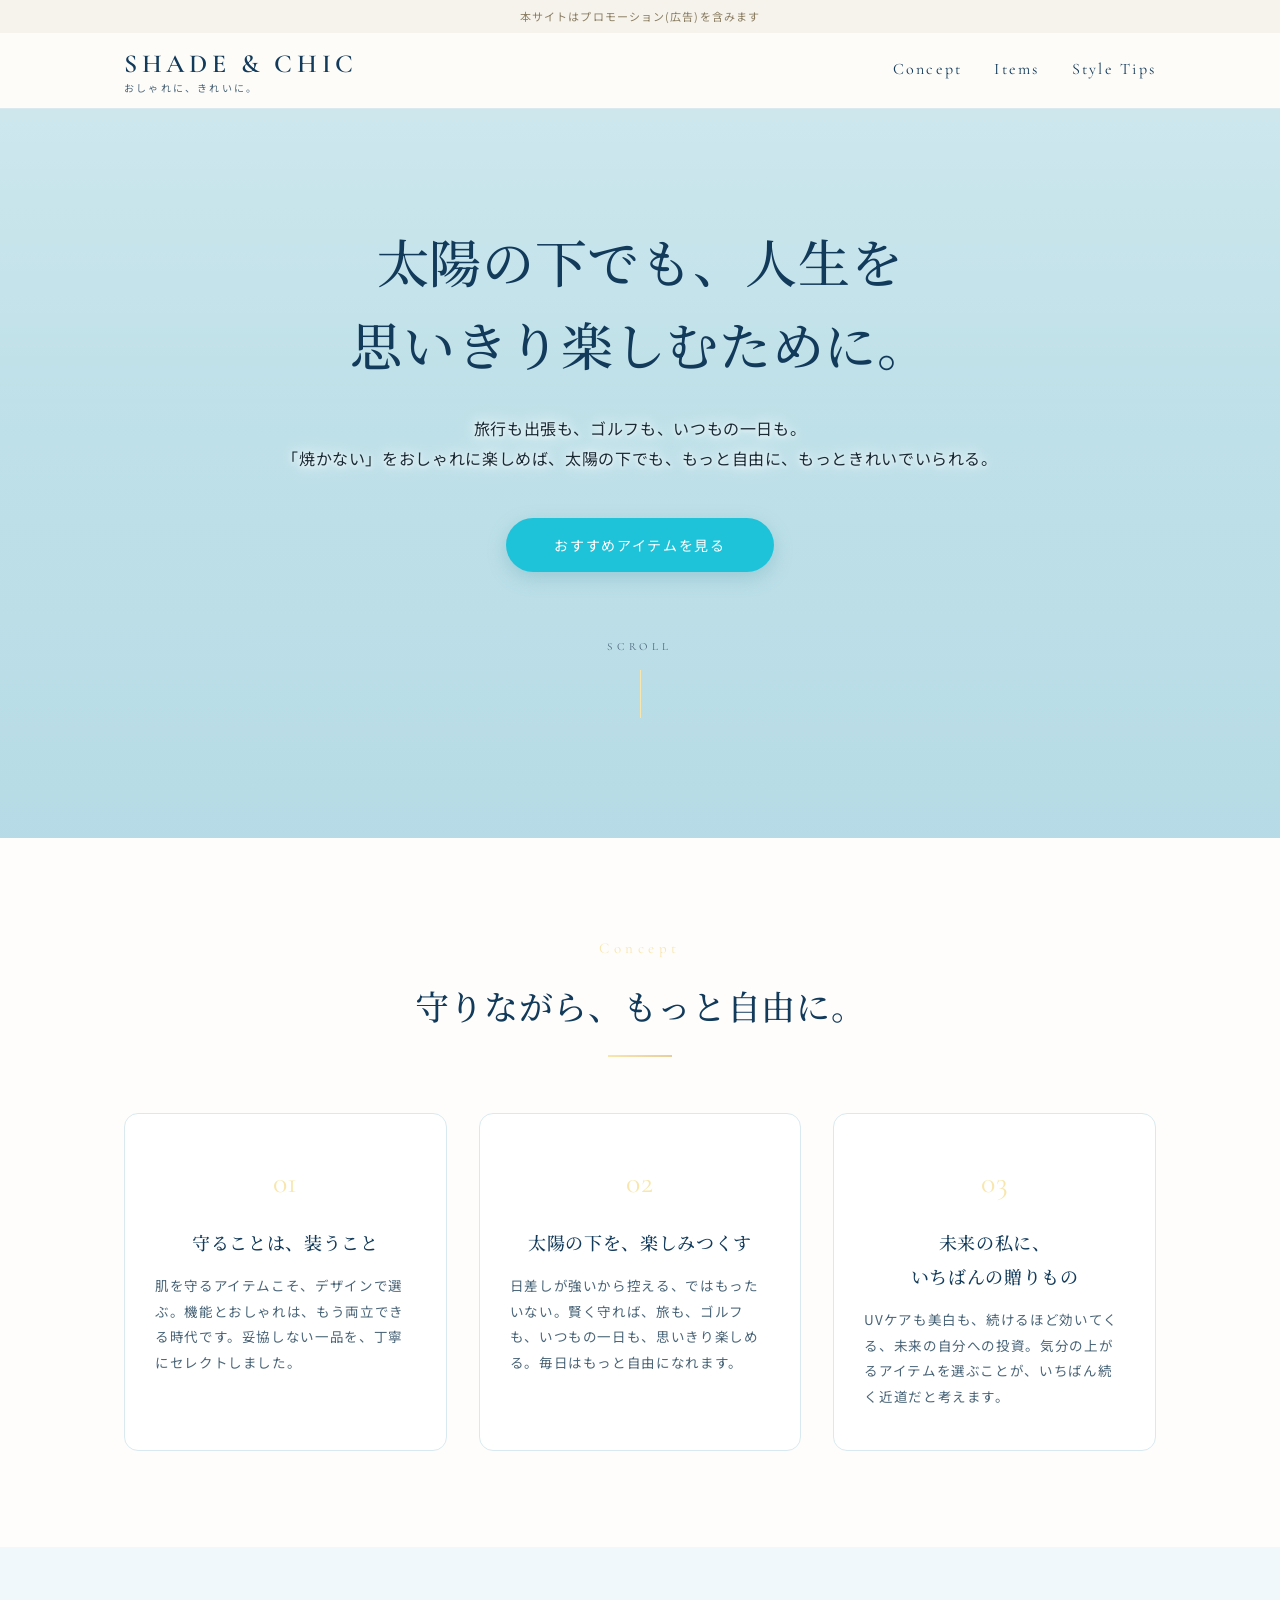
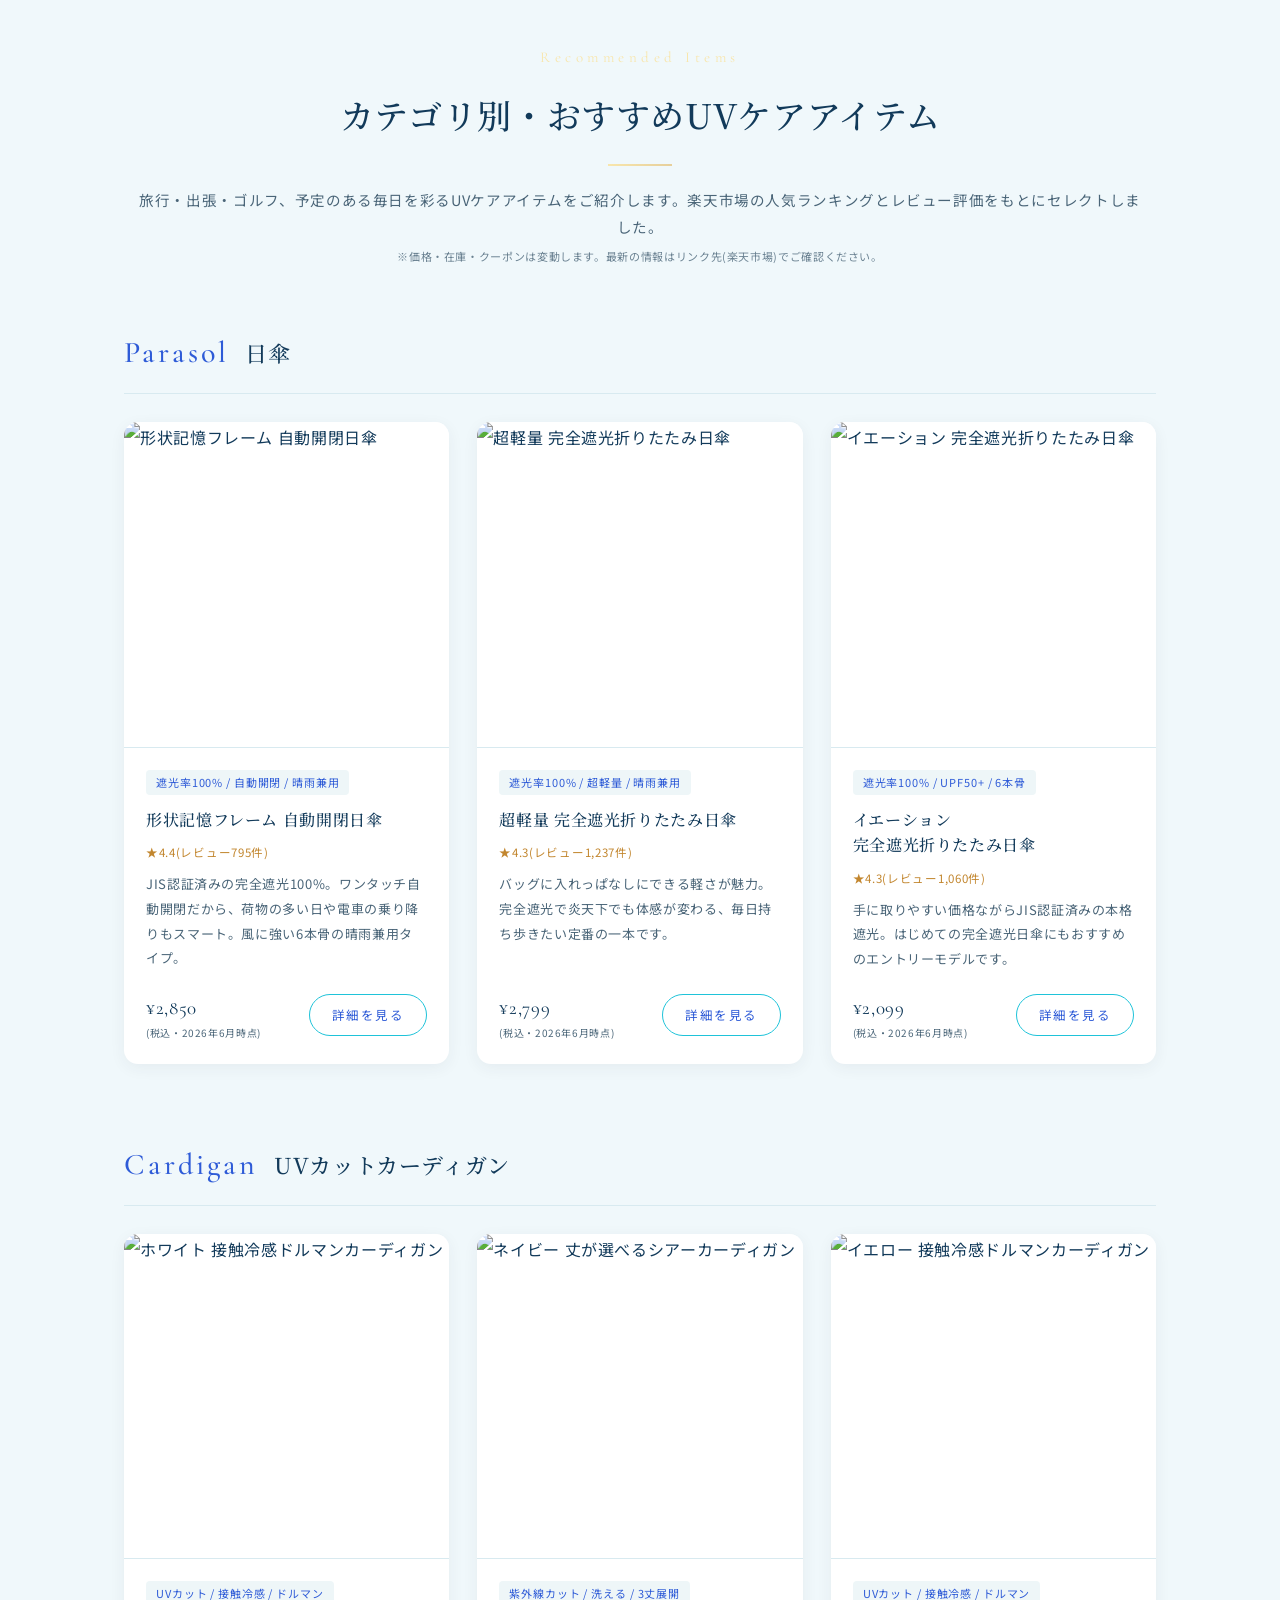
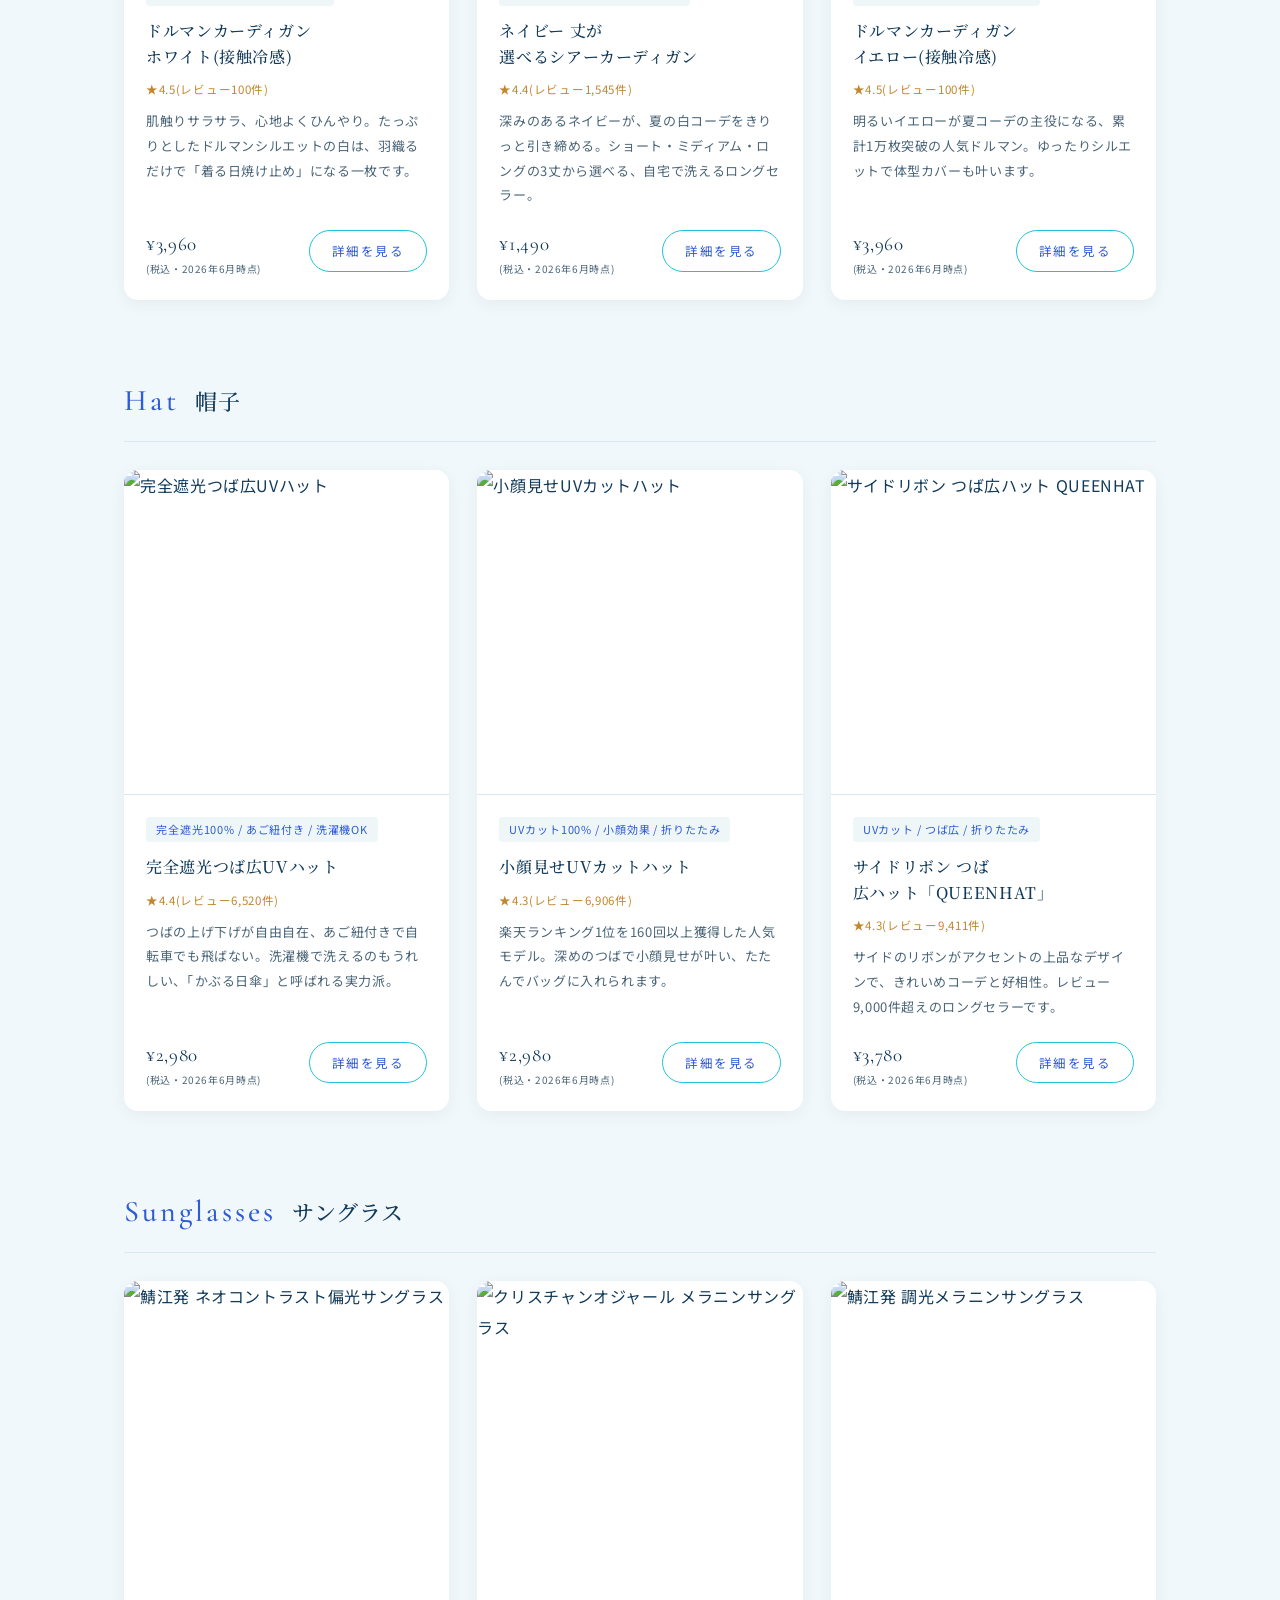
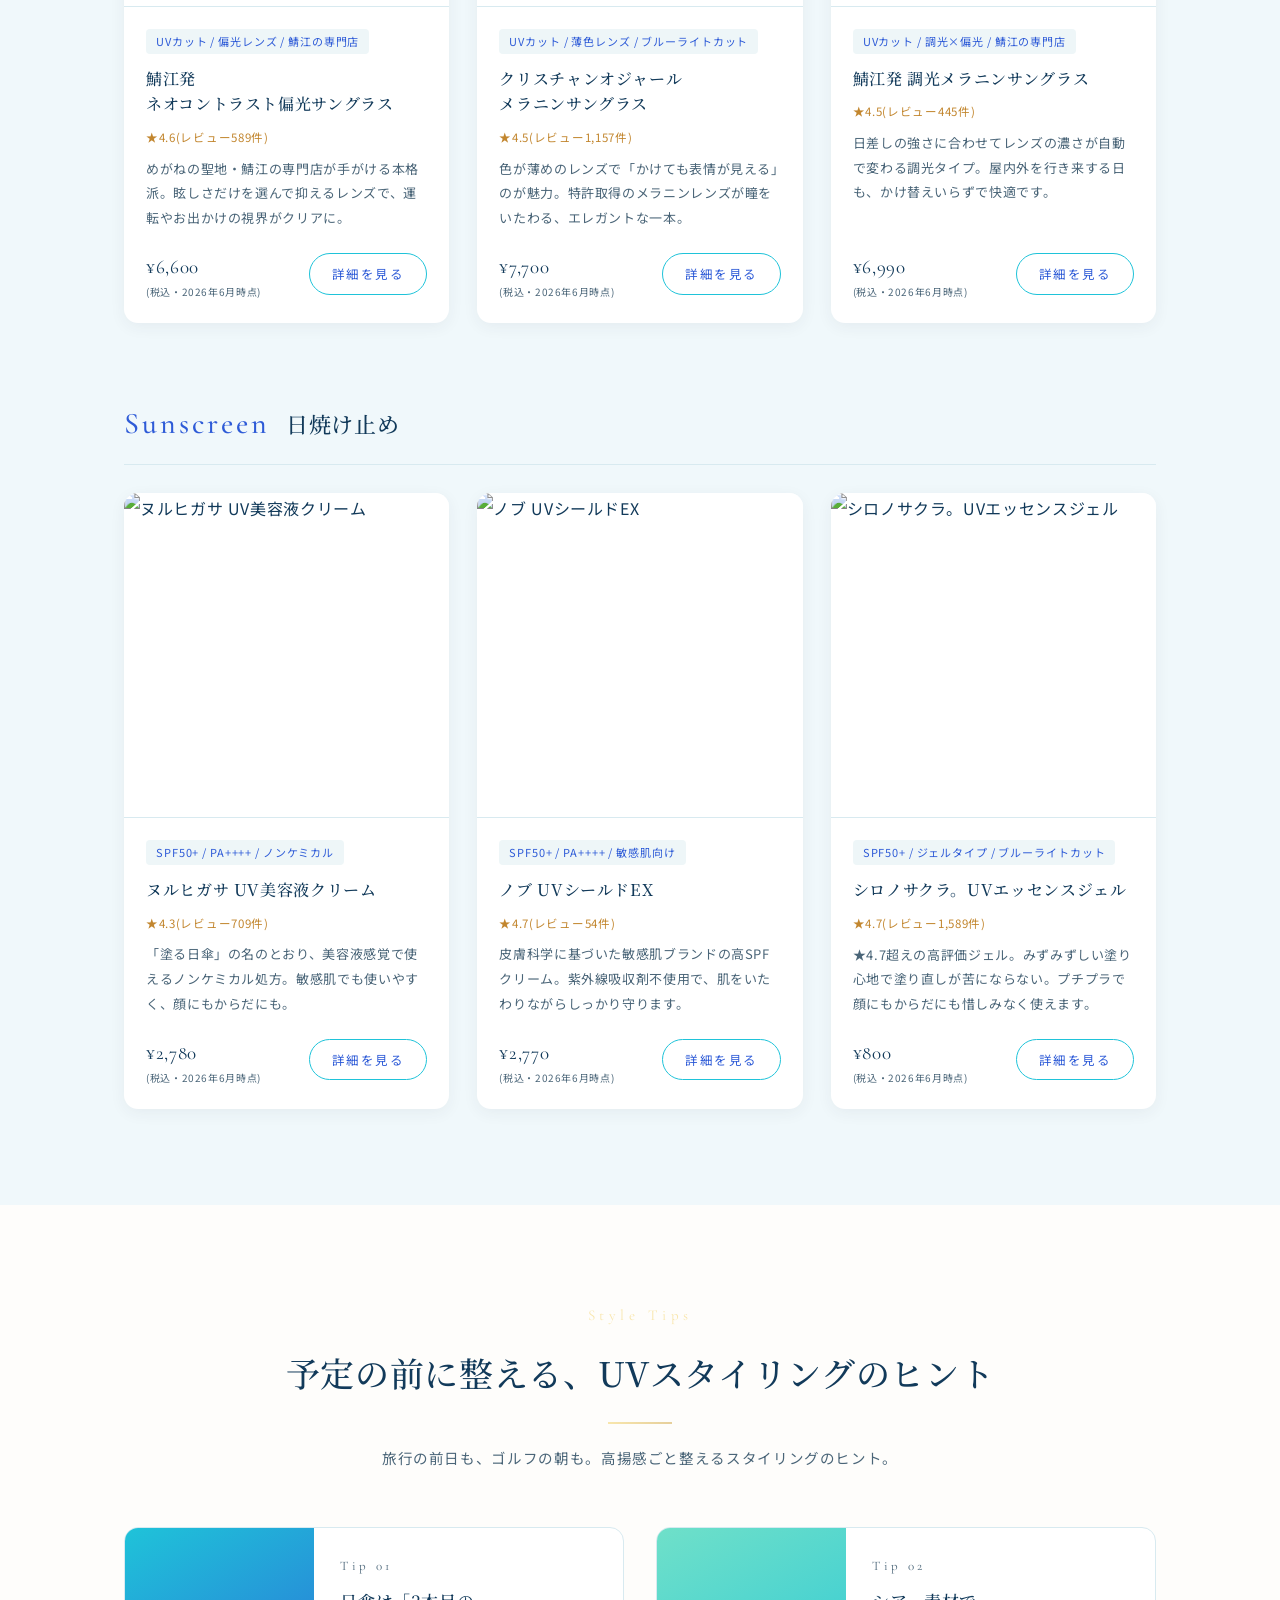
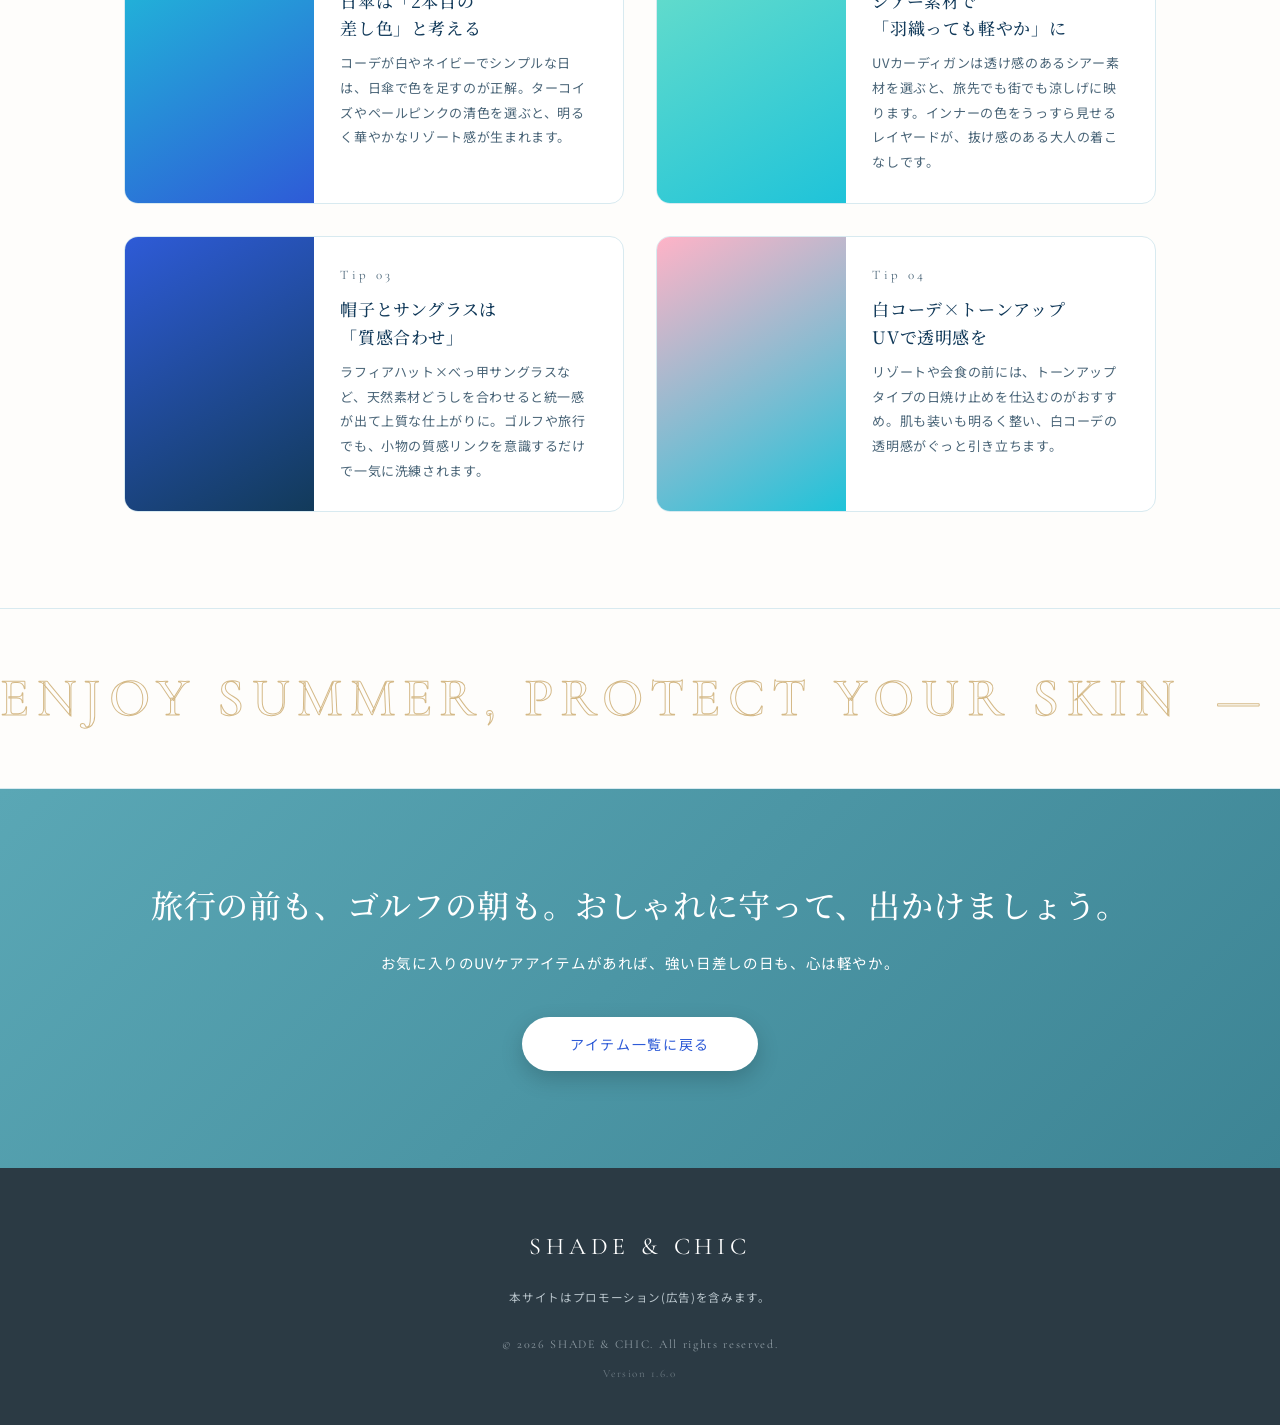
==== index.html @ 295d6371 "ブランド設計図に合わせてサイト全体を刷新(配色・トーン・仮テキスト除去)" ====
<!DOCTYPE html>
<html lang="ja">
<head>
  <meta charset="UTF-8">
  <meta name="viewport" content="width=device-width, initial-scale=1.0">
  <title>旅行・ゴルフ・毎日を、もっと自由に。UVケア＆スタイリング | SHADE &amp; CHIC</title>
  <meta name="description" content="旅行・出張・ゴルフの前に。UVケアと美白を、我慢から上質な自分投資へ。日傘・UVカットカーディガン・帽子・サングラス・日焼け止めを大人の女性目線でセレクトしたリゾート・ラグジュアリー系スタイリングサイトです。">
  <link rel="canonical" href="https://shadechicstyle.com/">

  <!-- OGP(SNSでシェアされたときの表示設定) -->
  <meta property="og:type" content="website">
  <meta property="og:site_name" content="SHADE &amp; CHIC">
  <meta property="og:title" content="日焼け対策をおしゃれに楽しむ | SHADE &amp; CHIC">
  <meta property="og:description" content="予定の前に、きれいを仕込む大人の女性へ。旅行・出張・ゴルフに合わせたUVケアアイテムをリゾート・ラグジュアリー目線でセレクト。おしゃれに守って、もっと自由に。">
  <meta property="og:url" content="https://shadechicstyle.com/">
  <meta property="og:image" content="https://shadechicstyle.com/images/ogp.png">
  <meta property="og:image:width" content="1200">
  <meta property="og:image:height" content="630">
  <meta property="og:locale" content="ja_JP">
  <meta name="twitter:card" content="summary_large_image">

  <link rel="preconnect" href="https://fonts.googleapis.com">
  <link rel="preconnect" href="https://fonts.gstatic.com" crossorigin>
  <link href="https://fonts.googleapis.com/css2?family=Cormorant+Garamond:wght@400;500;600&family=Noto+Sans+JP:wght@400;500;700&family=Noto+Serif+JP:wght@400;500&display=swap" rel="stylesheet">
  <link rel="stylesheet" href="style.css">
</head>
<body>

  <!-- 広告表記(アフィリエイト対応) -->
  <div class="ad-notice">本サイトはプロモーション(広告)を含みます</div>

  <!-- ヘッダー -->
  <header class="site-header">
    <div class="container header-inner">
      <a href="#" class="brand">
        <span class="brand-main">SHADE &amp; CHIC</span>
        <span class="brand-sub">おしゃれに、きれいに。</span>
      </a>
      <nav class="global-nav">
        <a href="#concept">Concept</a>
        <a href="#items">Items</a>
        <a href="#style-tips">Style Tips</a>
      </nav>
    </div>
  </header>

  <!-- ヒーロー -->
  <section class="hero">
    <div class="container hero-inner">
      <h1 class="hero-title">
        太陽の下でも、人生を思いきり楽しむために。
      </h1>
      <p class="hero-lead">
        旅行も出張も、ゴルフも、いつもの一日も。<br>
        「焼かない」をおしゃれに楽しめば、太陽の下でも、もっと自由に、もっときれいでいられる。
      </p>
      <a href="#items" class="btn btn-primary">おすすめアイテムを見る</a>
      <div class="scroll-cue" aria-hidden="true"><span>SCROLL</span></div>
    </div>
    <!-- 背景動画 -->
    <video class="hero-video" autoplay muted loop playsinline aria-hidden="true">
      <source src="assets/videos/hero/hero-video.mp4" type="video/mp4">
    </video>
    <div class="hero-overlay" aria-hidden="true"></div>
  </section>

  <!-- コンセプト -->
  <section id="concept" class="section concept">
    <div class="container">
      <p class="section-eyebrow">Concept</p>
      <h2 class="section-title">守りながら、もっと自由に。</h2>
      <div class="concept-grid">
        <div class="concept-card">
          <div class="concept-num">01</div>
          <h3>守ることは、装うこと</h3>
          <p>肌を守るアイテムこそ、デザインで選ぶ。機能とおしゃれは、もう両立できる時代です。妥協しない一品を、丁寧にセレクトしました。</p>
        </div>
        <div class="concept-card">
          <div class="concept-num">02</div>
          <h3>太陽の下を、楽しみつくす</h3>
          <p>日差しが強いから控える、ではもったいない。賢く守れば、旅も、ゴルフも、いつもの一日も、思いきり楽しめる。毎日はもっと自由になれます。</p>
        </div>
        <div class="concept-card">
          <div class="concept-num">03</div>
          <h3>未来の私に、いちばんの贈りもの</h3>
          <p>UVケアも美白も、続けるほど効いてくる、未来の自分への投資。気分の上がるアイテムを選ぶことが、いちばん続く近道だと考えます。</p>
        </div>
      </div>
    </div>
  </section>

  <!-- アイテム紹介 -->
  <section id="items" class="section items">
    <div class="container">
      <p class="section-eyebrow">Recommended Items</p>
      <h2 class="section-title">カテゴリ別・おすすめ<wbr>UVケアアイテム</h2>
      <p class="section-lead">旅行・出張・ゴルフ、予定のある毎日を彩るUVケアアイテムをご紹介します。楽天市場の人気ランキングとレビュー評価をもとにセレクトしました。<br>
      <small class="items-note">※価格・在庫・クーポンは変動します。最新の情報はリンク先(楽天市場)でご確認ください。</small></p>

      <!-- 日傘 -->
      <div class="category">
        <h3 class="category-title"><span class="category-en">Parasol</span>日傘</h3>
        <div class="item-grid">
          <article class="item-card">
            <div class="item-img img-parasol-1"><img loading="lazy" decoding="async" width="400" height="400" src="https://thumbnail.image.rakuten.co.jp/@0_mall/homeycozy/cabinet/11729214/13205270/imgrc0108880396.jpg?_ex=400x400" alt="形状記憶フレーム 自動開閉日傘"></div>
            <div class="item-body">
              <p class="item-tag">遮光率100% / 自動開閉 / 晴雨兼用</p>
              <h4 class="item-name">形状記憶フレーム 自動開閉日傘</h4>
              <p class="item-review">★4.4(レビュー795件)</p>
              <p class="item-desc">JIS認証済みの完全遮光100%。ワンタッチ自動開閉だから、荷物の多い日や電車の乗り降りもスマート。風に強い6本骨の晴雨兼用タイプ。</p>
              <div class="item-foot">
                <span class="item-price">¥2,850<small>(税込・2026年6月時点)</small></span>
                <a href="https://hb.afl.rakuten.co.jp/hgc/g00ts9z3.ajssefe3.g00ts9z3.ajssfacc/?pc=https%3A%2F%2Fitem.rakuten.co.jp%2Fhomeycozy%2Fzds04-1-02%2F&amp;m=http%3A%2F%2Fm.rakuten.co.jp%2Fhomeycozy%2Fi%2F10000770%2F&amp;rafcid=wsc_i_is_41c5c3dc-1c72-4f11-802c-dc086ff29a0a" class="btn btn-detail" target="_blank" rel="noopener sponsored">詳細を見る</a>
              </div>
            </div>
          </article>
          <article class="item-card">
            <div class="item-img img-parasol-2"><img loading="lazy" decoding="async" width="400" height="400" src="https://thumbnail.image.rakuten.co.jp/@0_mall/kroeus/cabinet/09713485/09778536/10838473/1099.jpg?_ex=400x400" alt="超軽量 完全遮光折りたたみ日傘"></div>
            <div class="item-body">
              <p class="item-tag">遮光率100% / 超軽量 / 晴雨兼用</p>
              <h4 class="item-name">超軽量 完全遮光折りたたみ日傘</h4>
              <p class="item-review">★4.3(レビュー1,237件)</p>
              <p class="item-desc">バッグに入れっぱなしにできる軽さが魅力。完全遮光で炎天下でも体感が変わる、毎日持ち歩きたい定番の一本です。</p>
              <div class="item-foot">
                <span class="item-price">¥2,799<small>(税込・2026年6月時点)</small></span>
                <a href="https://hb.afl.rakuten.co.jp/hgc/g00svzj3.ajsse032.g00svzj3.ajssf0c9/?pc=https%3A%2F%2Fitem.rakuten.co.jp%2Fkroeus%2Fzds03-1c%2F&amp;m=http%3A%2F%2Fm.rakuten.co.jp%2Fkroeus%2Fi%2F10000505%2F&amp;rafcid=wsc_i_is_41c5c3dc-1c72-4f11-802c-dc086ff29a0a" class="btn btn-detail" target="_blank" rel="noopener sponsored">詳細を見る</a>
              </div>
            </div>
          </article>
          <article class="item-card">
            <div class="item-img img-parasol-3"><img loading="lazy" decoding="async" width="400" height="400" src="https://thumbnail.image.rakuten.co.jp/@0_mall/katushop/cabinet/10346277/10386155/10521873/imgrc0094924300.jpg?_ex=400x400" alt="イエーション 完全遮光折りたたみ日傘"></div>
            <div class="item-body">
              <p class="item-tag">遮光率100% / UPF50+ / 6本骨</p>
              <h4 class="item-name">イエーション 完全遮光折りたたみ日傘</h4>
              <p class="item-review">★4.3(レビュー1,060件)</p>
              <p class="item-desc">手に取りやすい価格ながらJIS認証済みの本格遮光。はじめての完全遮光日傘にもおすすめのエントリーモデルです。</p>
              <div class="item-foot">
                <span class="item-price">¥2,099<small>(税込・2026年6月時点)</small></span>
                <a href="https://hb.afl.rakuten.co.jp/hgc/g00u5pk3.ajssea0d.g00u5pk3.ajssf155/?pc=https%3A%2F%2Fitem.rakuten.co.jp%2Fkatushop%2Fzds02-c%2F&amp;m=http%3A%2F%2Fm.rakuten.co.jp%2Fkatushop%2Fi%2F10000111%2F&amp;rafcid=wsc_i_is_41c5c3dc-1c72-4f11-802c-dc086ff29a0a" class="btn btn-detail" target="_blank" rel="noopener sponsored">詳細を見る</a>
              </div>
            </div>
          </article>
        </div>
      </div>

      <!-- UVカットカーディガン -->
      <div class="category">
        <h3 class="category-title"><span class="category-en">Cardigan</span>UVカットカーディガン</h3>
        <div class="item-grid">
          <article class="item-card">
            <div class="item-img img-cardigan-1"><img loading="lazy" decoding="async" width="400" height="400" src="https://thumbnail.image.rakuten.co.jp/@0_mall/hhh-style/cabinet/40521/d584-3.jpg?_ex=400x400" alt="ホワイト 接触冷感ドルマンカーディガン"></div>
            <div class="item-body">
              <p class="item-tag">UVカット / 接触冷感 / ドルマン</p>
              <h4 class="item-name">ドルマンカーディガン ホワイト(接触冷感)</h4>
              <p class="item-review">★4.5(レビュー100件)</p>
              <p class="item-desc">肌触りサラサラ、心地よくひんやり。たっぷりとしたドルマンシルエットの白は、羽織るだけで「着る日焼け止め」になる一枚です。</p>
              <div class="item-foot">
                <span class="item-price">¥3,960<small>(税込・2026年6月時点)</small></span>
                <a href="https://hb.afl.rakuten.co.jp/hgc/g00s53c3.ajssed7b.g00s53c3.ajssff3f/?pc=https%3A%2F%2Fitem.rakuten.co.jp%2Fhhh-style%2Fd584%2F&amp;m=http%3A%2F%2Fm.rakuten.co.jp%2Fhhh-style%2Fi%2F10028760%2F&amp;rafcid=wsc_i_is_41c5c3dc-1c72-4f11-802c-dc086ff29a0a" class="btn btn-detail" target="_blank" rel="noopener sponsored">詳細を見る</a>
              </div>
            </div>
          </article>
          <article class="item-card">
            <div class="item-img img-cardigan-2"><img loading="lazy" decoding="async" width="400" height="400" src="https://thumbnail.image.rakuten.co.jp/@0_mall/mobacaba/cabinet/img_c3701-c3800/c3703_750_r.jpg?_ex=400x400" alt="ネイビー 丈が選べるシアーカーディガン"></div>
            <div class="item-body">
              <p class="item-tag">紫外線カット / 洗える / 3丈展開</p>
              <h4 class="item-name">ネイビー 丈が選べるシアーカーディガン</h4>
              <p class="item-review">★4.4(レビュー1,545件)</p>
              <p class="item-desc">深みのあるネイビーが、夏の白コーデをきりっと引き締める。ショート・ミディアム・ロングの3丈から選べる、自宅で洗えるロングセラー。</p>
              <div class="item-foot">
                <span class="item-price">¥1,490<small>(税込・2026年6月時点)</small></span>
                <a href="https://hb.afl.rakuten.co.jp/hgc/g00qe3e3.ajssef4a.g00qe3e3.ajssf302/?pc=https%3A%2F%2Fitem.rakuten.co.jp%2Fmobacaba%2Fc3703%2F&amp;m=http%3A%2F%2Fm.rakuten.co.jp%2Fmobacaba%2Fi%2F10030163%2F&amp;rafcid=wsc_i_is_41c5c3dc-1c72-4f11-802c-dc086ff29a0a" class="btn btn-detail" target="_blank" rel="noopener sponsored">詳細を見る</a>
              </div>
            </div>
          </article>
          <article class="item-card">
            <div class="item-img img-cardigan-3"><img loading="lazy" decoding="async" width="400" height="400" src="https://thumbnail.image.rakuten.co.jp/@0_mall/hhh-style/cabinet/40521/d584-2.jpg?_ex=400x400" alt="イエロー 接触冷感ドルマンカーディガン"></div>
            <div class="item-body">
              <p class="item-tag">UVカット / 接触冷感 / ドルマン</p>
              <h4 class="item-name">ドルマンカーディガン イエロー(接触冷感)</h4>
              <p class="item-review">★4.5(レビュー100件)</p>
              <p class="item-desc">明るいイエローが夏コーデの主役になる、累計1万枚突破の人気ドルマン。ゆったりシルエットで体型カバーも叶います。</p>
              <div class="item-foot">
                <span class="item-price">¥3,960<small>(税込・2026年6月時点)</small></span>
                <a href="https://hb.afl.rakuten.co.jp/hgc/g00s53c3.ajssed7b.g00s53c3.ajssff3f/?pc=https%3A%2F%2Fitem.rakuten.co.jp%2Fhhh-style%2Fd584%2F&amp;m=http%3A%2F%2Fm.rakuten.co.jp%2Fhhh-style%2Fi%2F10028760%2F&amp;rafcid=wsc_i_is_41c5c3dc-1c72-4f11-802c-dc086ff29a0a" class="btn btn-detail" target="_blank" rel="noopener sponsored">詳細を見る</a>
              </div>
            </div>
          </article>
        </div>
      </div>

      <!-- 帽子 -->
      <div class="category">
        <h3 class="category-title"><span class="category-en">Hat</span>帽子</h3>
        <div class="item-grid">
          <article class="item-card">
            <div class="item-img img-hat-1"><img loading="lazy" decoding="async" width="400" height="400" src="https://thumbnail.image.rakuten.co.jp/@0_mall/boushiya-looandc/cabinet/07914487/002/002_01_1.jpg?_ex=400x400" alt="完全遮光つば広UVハット"></div>
            <div class="item-body">
              <p class="item-tag">完全遮光100% / あご紐付き / 洗濯機OK</p>
              <h4 class="item-name">完全遮光つば広UVハット</h4>
              <p class="item-review">★4.4(レビュー6,520件)</p>
              <p class="item-desc">つばの上げ下げが自由自在、あご紐付きで自転車でも飛ばない。洗濯機で洗えるのもうれしい、「かぶる日傘」と呼ばれる実力派。</p>
              <div class="item-foot">
                <span class="item-price">¥2,980<small>(税込・2026年6月時点)</small></span>
                <a href="https://hb.afl.rakuten.co.jp/hgc/g00txua3.ajsse8c5.g00txua3.ajssf68d/?pc=https%3A%2F%2Fitem.rakuten.co.jp%2Fboushiya-looandc%2F002%2F&amp;m=http%3A%2F%2Fm.rakuten.co.jp%2Fboushiya-looandc%2Fi%2F10000006%2F&amp;rafcid=wsc_i_is_41c5c3dc-1c72-4f11-802c-dc086ff29a0a" class="btn btn-detail" target="_blank" rel="noopener sponsored">詳細を見る</a>
              </div>
            </div>
          </article>
          <article class="item-card">
            <div class="item-img img-hat-2"><img loading="lazy" decoding="async" width="400" height="400" src="https://thumbnail.image.rakuten.co.jp/@0_mall/bruck123/cabinet/05898699/12416414/12416519/00.jpg?_ex=400x400" alt="小顔見せUVカットハット"></div>
            <div class="item-body">
              <p class="item-tag">UVカット100% / 小顔効果 / 折りたたみ</p>
              <h4 class="item-name">小顔見せUVカットハット</h4>
              <p class="item-review">★4.3(レビュー6,906件)</p>
              <p class="item-desc">楽天ランキング1位を160回以上獲得した人気モデル。深めのつばで小顔見せが叶い、たたんでバッグに入れられます。</p>
              <div class="item-foot">
                <span class="item-price">¥2,980<small>(税込・2026年6月時点)</small></span>
                <a href="https://hb.afl.rakuten.co.jp/hgc/g00st5p3.ajssebec.g00st5p3.ajssf900/?pc=https%3A%2F%2Fitem.rakuten.co.jp%2Fbruck123%2F10000133%2F&amp;m=http%3A%2F%2Fm.rakuten.co.jp%2Fbruck123%2Fi%2F10000152%2F&amp;rafcid=wsc_i_is_41c5c3dc-1c72-4f11-802c-dc086ff29a0a" class="btn btn-detail" target="_blank" rel="noopener sponsored">詳細を見る</a>
              </div>
            </div>
          </article>
          <article class="item-card">
            <div class="item-img img-hat-3"><img loading="lazy" decoding="async" width="400" height="400" src="https://thumbnail.image.rakuten.co.jp/@0_mall/queenhead/cabinet/item/hat2/26ss_8004_00.jpg?_ex=400x400" alt="サイドリボン つば広ハット QUEENHAT"></div>
            <div class="item-body">
              <p class="item-tag">UVカット / つば広 / 折りたたみ</p>
              <h4 class="item-name">サイドリボン つば広ハット「QUEENHAT」</h4>
              <p class="item-review">★4.3(レビュー9,411件)</p>
              <p class="item-desc">サイドのリボンがアクセントの上品なデザインで、きれいめコーデと好相性。レビュー9,000件超えのロングセラーです。</p>
              <div class="item-foot">
                <span class="item-price">¥3,780<small>(税込・2026年6月時点)</small></span>
                <a href="https://hb.afl.rakuten.co.jp/hgc/g00rxn43.ajssec86.g00rxn43.ajssf25a/?pc=https%3A%2F%2Fitem.rakuten.co.jp%2Fqueenhead%2F0001-1%2F&amp;m=http%3A%2F%2Fm.rakuten.co.jp%2Fqueenhead%2Fi%2F10000002%2F&amp;rafcid=wsc_i_is_41c5c3dc-1c72-4f11-802c-dc086ff29a0a" class="btn btn-detail" target="_blank" rel="noopener sponsored">詳細を見る</a>
              </div>
            </div>
          </article>
        </div>
      </div>

      <!-- サングラス -->
      <div class="category">
        <h3 class="category-title"><span class="category-en">Sunglasses</span>サングラス</h3>
        <div class="item-grid">
          <article class="item-card">
            <div class="item-img img-sunglasses-1"><img loading="lazy" decoding="async" width="400" height="400" src="https://thumbnail.image.rakuten.co.jp/@0_mall/hopnic/cabinet/po_h3107/thumbnail.jpg?_ex=400x400" alt="鯖江発 ネオコントラスト偏光サングラス"></div>
            <div class="item-body">
              <p class="item-tag">UVカット / 偏光レンズ / 鯖江の専門店</p>
              <h4 class="item-name">鯖江発 ネオコントラスト偏光サングラス</h4>
              <p class="item-review">★4.6(レビュー589件)</p>
              <p class="item-desc">めがねの聖地・鯖江の専門店が手がける本格派。眩しさだけを選んで抑えるレンズで、運転やお出かけの視界がクリアに。</p>
              <div class="item-foot">
                <span class="item-price">¥6,600<small>(税込・2026年6月時点)</small></span>
                <a href="https://hb.afl.rakuten.co.jp/hgc/g00rzna3.ajsse521.g00rzna3.ajssf905/?pc=https%3A%2F%2Fitem.rakuten.co.jp%2Fhopnic%2Fpo_h3107-12br_02%2F&amp;m=http%3A%2F%2Fm.rakuten.co.jp%2Fhopnic%2Fi%2F10002242%2F&amp;rafcid=wsc_i_is_41c5c3dc-1c72-4f11-802c-dc086ff29a0a" class="btn btn-detail" target="_blank" rel="noopener sponsored">詳細を見る</a>
              </div>
            </div>
          </article>
          <article class="item-card">
            <div class="item-img img-sunglasses-2"><img loading="lazy" decoding="async" width="400" height="400" src="https://thumbnail.image.rakuten.co.jp/@0_mall/eyeforyou/cabinet/ca-s606_202604/ca-s606.jpg?_ex=400x400" alt="クリスチャンオジャール メラニンサングラス"></div>
            <div class="item-body">
              <p class="item-tag">UVカット / 薄色レンズ / ブルーライトカット</p>
              <h4 class="item-name">クリスチャンオジャール メラニンサングラス</h4>
              <p class="item-review">★4.5(レビュー1,157件)</p>
              <p class="item-desc">色が薄めのレンズで「かけても表情が見える」のが魅力。特許取得のメラニンレンズが瞳をいたわる、エレガントな一本。</p>
              <div class="item-foot">
                <span class="item-price">¥7,700<small>(税込・2026年6月時点)</small></span>
                <a href="https://hb.afl.rakuten.co.jp/hgc/g00qkw63.ajsse794.g00qkw63.ajssf98f/?pc=https%3A%2F%2Fitem.rakuten.co.jp%2Feyeforyou%2Fca-s606%2F&amp;m=http%3A%2F%2Fm.rakuten.co.jp%2Feyeforyou%2Fi%2F10001391%2F&amp;rafcid=wsc_i_is_41c5c3dc-1c72-4f11-802c-dc086ff29a0a" class="btn btn-detail" target="_blank" rel="noopener sponsored">詳細を見る</a>
              </div>
            </div>
          </article>
          <article class="item-card">
            <div class="item-img img-sunglasses-3"><img loading="lazy" decoding="async" width="400" height="400" src="https://thumbnail.image.rakuten.co.jp/@0_mall/hopnic/cabinet/407-bihada/imgrc0109422390.jpg?_ex=400x400" alt="鯖江発 調光メラニンサングラス"></div>
            <div class="item-body">
              <p class="item-tag">UVカット / 調光×偏光 / 鯖江の専門店</p>
              <h4 class="item-name">鯖江発 調光メラニンサングラス</h4>
              <p class="item-review">★4.5(レビュー445件)</p>
              <p class="item-desc">日差しの強さに合わせてレンズの濃さが自動で変わる調光タイプ。屋内外を行き来する日も、かけ替えいらずで快適です。</p>
              <div class="item-foot">
                <span class="item-price">¥6,990<small>(税込・2026年6月時点)</small></span>
                <a href="https://hb.afl.rakuten.co.jp/hgc/g00rzna3.ajsse521.g00rzna3.ajssf905/?pc=https%3A%2F%2Fitem.rakuten.co.jp%2Fhopnic%2Fpo_h3107-12br_01%2F&amp;m=http%3A%2F%2Fm.rakuten.co.jp%2Fhopnic%2Fi%2F10002457%2F&amp;rafcid=wsc_i_is_41c5c3dc-1c72-4f11-802c-dc086ff29a0a" class="btn btn-detail" target="_blank" rel="noopener sponsored">詳細を見る</a>
              </div>
            </div>
          </article>
        </div>
      </div>

      <!-- 日焼け止め -->
      <div class="category">
        <h3 class="category-title"><span class="category-en">Sunscreen</span>日焼け止め</h3>
        <div class="item-grid">
          <article class="item-card">
            <div class="item-img img-sunscreen-1"><img loading="lazy" decoding="async" width="400" height="400" src="https://thumbnail.image.rakuten.co.jp/@0_mall/be-garden/cabinet/item/tbnhs/250611_tbnhs01_top.jpg?_ex=400x400" alt="ヌルヒガサ UV美容液クリーム"></div>
            <div class="item-body">
              <p class="item-tag">SPF50+ / PA++++ / ノンケミカル</p>
              <h4 class="item-name">ヌルヒガサ UV美容液クリーム</h4>
              <p class="item-review">★4.3(レビュー709件)</p>
              <p class="item-desc">「塗る日傘」の名のとおり、美容液感覚で使えるノンケミカル処方。敏感肌でも使いやすく、顔にもからだにも。</p>
              <div class="item-foot">
                <span class="item-price">¥2,780<small>(税込・2026年6月時点)</small></span>
                <a href="https://hb.afl.rakuten.co.jp/hgc/g00qvig3.ajsse4cd.g00qvig3.ajssf5b5/?pc=https%3A%2F%2Fitem.rakuten.co.jp%2Fbe-garden%2Ftbnhs01%2F&amp;m=http%3A%2F%2Fm.rakuten.co.jp%2Fbe-garden%2Fi%2F10000577%2F&amp;rafcid=wsc_i_is_41c5c3dc-1c72-4f11-802c-dc086ff29a0a" class="btn btn-detail" target="_blank" rel="noopener sponsored">詳細を見る</a>
              </div>
            </div>
          </article>
          <article class="item-card">
            <div class="item-img img-sunscreen-2"><img loading="lazy" decoding="async" width="400" height="400" src="https://thumbnail.image.rakuten.co.jp/@0_mall/foremost/cabinet/j/4934651579010.jpg?_ex=400x400" alt="ノブ UVシールドEX"></div>
            <div class="item-body">
              <p class="item-tag">SPF50+ / PA++++ / 敏感肌向け</p>
              <h4 class="item-name">ノブ UVシールドEX</h4>
              <p class="item-review">★4.7(レビュー54件)</p>
              <p class="item-desc">皮膚科学に基づいた敏感肌ブランドの高SPFクリーム。紫外線吸収剤不使用で、肌をいたわりながらしっかり守ります。</p>
              <div class="item-foot">
                <span class="item-price">¥2,770<small>(税込・2026年6月時点)</small></span>
                <a href="https://hb.afl.rakuten.co.jp/hgc/g00qa9l3.ajsse362.g00qa9l3.ajssfd2a/?pc=https%3A%2F%2Fitem.rakuten.co.jp%2Fforemost%2F4934651579010m%2F&amp;m=http%3A%2F%2Fm.rakuten.co.jp%2Fforemost%2Fi%2F10126773%2F&amp;rafcid=wsc_i_is_41c5c3dc-1c72-4f11-802c-dc086ff29a0a" class="btn btn-detail" target="_blank" rel="noopener sponsored">詳細を見る</a>
              </div>
            </div>
          </article>
          <article class="item-card">
            <div class="item-img img-sunscreen-3"><img loading="lazy" decoding="async" width="400" height="400" src="https://thumbnail.image.rakuten.co.jp/@0_mall/shiro-no-sakura/cabinet/07761256/07761260/07761264/himawari_redesign.jpg?_ex=400x400" alt="シロノサクラ。UVエッセンスジェル"></div>
            <div class="item-body">
              <p class="item-tag">SPF50+ / ジェルタイプ / ブルーライトカット</p>
              <h4 class="item-name">シロノサクラ。UVエッセンスジェル</h4>
              <p class="item-review">★4.7(レビュー1,589件)</p>
              <p class="item-desc">★4.7超えの高評価ジェル。みずみずしい塗り心地で塗り直しが苦にならない。プチプラで顔にもからだにも惜しみなく使えます。</p>
              <div class="item-foot">
                <span class="item-price">¥800<small>(税込・2026年6月時点)</small></span>
                <a href="https://hb.afl.rakuten.co.jp/hgc/g00tqqt3.ajssec96.g00tqqt3.ajssfee9/?pc=https%3A%2F%2Fitem.rakuten.co.jp%2Fshiro-no-sakura%2Fsns_himawari_01%2F&amp;m=http%3A%2F%2Fm.rakuten.co.jp%2Fshiro-no-sakura%2Fi%2F10000046%2F&amp;rafcid=wsc_i_is_41c5c3dc-1c72-4f11-802c-dc086ff29a0a" class="btn btn-detail" target="_blank" rel="noopener sponsored">詳細を見る</a>
              </div>
            </div>
          </article>
        </div>
      </div>
    </div>
  </section>

  <!-- コーディネートのヒント -->
  <section id="style-tips" class="section style-tips">
    <div class="container">
      <p class="section-eyebrow">Style Tips</p>
      <h2 class="section-title">予定の前に整える、<wbr>UVスタイリングのヒント</h2>
      <p class="section-lead">旅行の前日も、ゴルフの朝も。高揚感ごと整えるスタイリングのヒント。</p>

      <div class="tips-grid">
        <article class="tip-card">
          <div class="tip-img tip-img-1"><span>Sample Image</span></div>
          <div class="tip-body">
            <p class="tip-label">Tip 01</p>
            <h3>日傘は「2本目の差し色」と考える</h3>
            <p>コーデが白やネイビーでシンプルな日は、日傘で色を足すのが正解。ターコイズやペールピンクの清色を選ぶと、明るく華やかなリゾート感が生まれます。</p>
          </div>
        </article>
        <article class="tip-card">
          <div class="tip-img tip-img-2"><span>Sample Image</span></div>
          <div class="tip-body">
            <p class="tip-label">Tip 02</p>
            <h3>シアー素材で「羽織っても軽やか」に</h3>
            <p>UVカーディガンは透け感のあるシアー素材を選ぶと、旅先でも街でも涼しげに映ります。インナーの色をうっすら見せるレイヤードが、抜け感のある大人の着こなしです。</p>
          </div>
        </article>
        <article class="tip-card">
          <div class="tip-img tip-img-3"><span>Sample Image</span></div>
          <div class="tip-body">
            <p class="tip-label">Tip 03</p>
            <h3>帽子とサングラスは「質感合わせ」</h3>
            <p>ラフィアハット×べっ甲サングラスなど、天然素材どうしを合わせると統一感が出て上質な仕上がりに。ゴルフや旅行でも、小物の質感リンクを意識するだけで一気に洗練されます。</p>
          </div>
        </article>
        <article class="tip-card">
          <div class="tip-img tip-img-4"><span>Sample Image</span></div>
          <div class="tip-body">
            <p class="tip-label">Tip 04</p>
            <h3>白コーデ×トーンアップUVで透明感を</h3>
            <p>リゾートや会食の前には、トーンアップタイプの日焼け止めを仕込むのがおすすめ。肌も装いも明るく整い、白コーデの透明感がぐっと引き立ちます。</p>
          </div>
        </article>
      </div>
    </div>
  </section>

  <!-- マーキー(逆方向) -->
  <div class="marquee marquee-reverse" aria-hidden="true">
    <div class="marquee-track">
      <span class="marquee-text">ENJOY SUMMER, PROTECT YOUR SKIN&ensp;—&ensp;SHADE &amp; CHIC&ensp;—&ensp;SUMMER 2026&ensp;—&ensp;</span>
      <span class="marquee-text">ENJOY SUMMER, PROTECT YOUR SKIN&ensp;—&ensp;SHADE &amp; CHIC&ensp;—&ensp;SUMMER 2026&ensp;—&ensp;</span>
    </div>
  </div>

  <!-- CTA -->
  <section class="cta">
    <div class="container">
      <p class="cta-title">旅行の前も、ゴルフの朝も。<br class="sp-only">おしゃれに守って、出かけましょう。</p>
      <p class="cta-lead">お気に入りのUVケアアイテムがあれば、強い日差しの日も、心は軽やか。</p>
      <a href="#items" class="btn btn-primary">アイテム一覧に戻る</a>
    </div>
  </section>

  <!-- フッター -->
  <footer class="site-footer">
    <div class="container footer-inner">
      <p class="footer-brand">SHADE &amp; CHIC</p>
      <p class="footer-note">本サイトはプロモーション(広告)を含みます。</p>
      <p class="footer-copy">&copy; 2026 SHADE &amp; CHIC. All rights reserved.</p>
      <p class="footer-version">Version 1.6.0</p>
    </div>
  </footer>

  <!-- スクロール演出: 要素が画面に入ったら .is-visible を付与 -->
  <script>
    (function () {
      var cards = document.querySelectorAll('.concept-card, .item-card, .tip-card');
      var heads = document.querySelectorAll('.section .section-eyebrow, .section .section-title, .section .section-lead, .category-title, .cta-title, .cta-lead');
      cards.forEach(function (el) { el.classList.add('reveal'); });
      heads.forEach(function (el) { el.classList.add('reveal'); });

      // グリッド内のカードは少しずつ時間差をつける
      document.querySelectorAll('.concept-grid, .item-grid, .tips-grid').forEach(function (grid) {
        Array.prototype.forEach.call(grid.children, function (card, i) {
          card.style.setProperty('--reveal-delay', (i * 0.12) + 's');
        });
      });

      function revealAll() {
        document.querySelectorAll('.reveal').forEach(function (el) { el.classList.add('is-visible'); });
      }

      if (!('IntersectionObserver' in window)) { revealAll(); return; }

      // 安全装置: IntersectionObserverが動かない環境では全要素を表示する
      // (正常な環境ではbodyの監視コールバックが即座に呼ばれる)
      var ioHealthy = false;
      var probe = new IntersectionObserver(function () { ioHealthy = true; probe.disconnect(); });
      probe.observe(document.body);
      setTimeout(function () { if (!ioHealthy) revealAll(); }, 1500);
      var io = new IntersectionObserver(function (entries) {
        entries.forEach(function (e) {
          if (e.isIntersecting) {
            e.target.classList.add('is-visible');
            io.unobserve(e.target);
          }
        });
      }, { threshold: 0.12, rootMargin: '0px 0px -40px 0px' });
      document.querySelectorAll('.reveal').forEach(function (el) { io.observe(el); });
    })();
  </script>

</body>
</html>
---- style.css ----
/* ============================================
   SHADE & CHIC — リゾート・ラグジュアリー × UVケア
   ============================================ */

:root {
  --color-ink: #123A5A;          /* 基本テキスト(ネイビー) */
  --color-ink-light: #4a6578;    /* 補助テキスト */
  --color-base: #FEFDFB;         /* 背景(澄んだ白) */
  --color-base-alt: #f0f8fb;     /* セクション交互背景(淡い水色) */
  --color-accent: #1FC3D9;       /* メインアクセント(ターコイズ) */
  --color-accent-deep: #2E5BD7;  /* ロイヤルブルー */
  --color-gold: #F8E6AC;         /* ペールシャンパン(小面積限定) */
  --color-line: #d8eaf0;         /* 罫線 */
  --font-serif: "Noto Serif JP", serif;
  --font-sans: "Noto Sans JP", sans-serif;
  --font-en: "Cormorant Garamond", serif;
}

* { margin: 0; padding: 0; box-sizing: border-box; }

html { scroll-behavior: smooth; }

body {
  font-family: var(--font-sans);
  font-weight: 400;
  color: var(--color-ink);
  background: var(--color-base);
  line-height: 1.9;
  letter-spacing: 0.04em;
}

img { max-width: 100%; display: block; }
a { color: inherit; text-decoration: none; }

/* 見出し類は文節の途中で改行しない
   keep-all: スペース・<wbr>等でのみ折り返し / auto-phrase: 対応ブラウザでは文節単位 */
h1, h2, h3, h4 {
  word-break: keep-all;
  word-break: auto-phrase;
  overflow-wrap: anywhere;
  text-wrap: balance;
}

p { text-wrap: pretty; }

.container {
  max-width: 1080px;
  margin: 0 auto;
  padding: 0 24px;
}

/* ---------- 広告表記 ---------- */
.ad-notice {
  background: #f6f3ec;
  color: #8a7d62;
  font-size: 11px;
  text-align: center;
  padding: 6px 16px;
  letter-spacing: 0.1em;
}

/* ---------- ヘッダー ---------- */
.site-header {
  position: sticky;
  top: 0;
  z-index: 100;
  background: rgba(253, 252, 249, 0.92);
  backdrop-filter: blur(8px);
  border-bottom: 1px solid var(--color-line);
}

.header-inner {
  display: flex;
  align-items: center;
  justify-content: space-between;
  padding-top: 14px;
  padding-bottom: 14px;
}

.brand { display: flex; flex-direction: column; line-height: 1.3; }

.brand-main {
  font-family: var(--font-en);
  font-size: 26px;
  font-weight: 600;
  letter-spacing: 0.18em;
  color: var(--color-ink);
}

.brand-sub {
  font-size: 10px;
  letter-spacing: 0.22em;
  color: var(--color-ink-light);
}

.global-nav { display: flex; gap: 32px; }

.global-nav a {
  font-family: var(--font-en);
  font-size: 16px;
  letter-spacing: 0.14em;
  color: var(--color-ink);
  position: relative;
  padding-bottom: 2px;
}

.global-nav a::after {
  content: "";
  position: absolute;
  left: 0; bottom: 0;
  width: 0; height: 1px;
  background: var(--color-gold);
  transition: width 0.3s ease;
}

.global-nav a:hover::after { width: 100%; }

/* ---------- ボタン ---------- */
.btn {
  display: inline-block;
  font-size: 14px;
  letter-spacing: 0.12em;
  transition: all 0.3s ease;
}

.btn-primary {
  background: var(--color-accent);
  color: #fff;
  padding: 14px 48px;
  border-radius: 999px;
  box-shadow: 0 6px 18px rgba(90, 167, 181, 0.35);
  position: relative;
  overflow: hidden;
}

.btn-primary::after {
  content: "";
  position: absolute;
  top: 0;
  left: -80%;
  width: 50%;
  height: 100%;
  background: linear-gradient(105deg, transparent, rgba(255, 255, 255, 0.45), transparent);
  transform: skewX(-20deg);
  transition: left 0.6s ease;
}

.btn-primary:hover::after {
  left: 130%;
}

.btn-primary:hover {
  background: var(--color-accent-deep);
  transform: translateY(-2px);
  box-shadow: 0 10px 24px rgba(90, 167, 181, 0.45);
}

.btn-detail {
  border: 1px solid var(--color-accent);
  color: var(--color-accent-deep);
  padding: 8px 22px;
  border-radius: 999px;
  font-size: 12.5px;
  white-space: nowrap;
}

.btn-detail:hover {
  background: var(--color-accent);
  color: #fff;
}

/* ---------- ヒーロー ---------- */
.hero {
  position: relative;
  overflow: hidden;
  background: #b8dde6;
  text-align: center;
}

/* 背景動画 */
.hero-video {
  position: absolute;
  inset: 0;
  width: 100%;
  height: 100%;
  object-fit: cover;
  object-position: center;
  z-index: 0;
}

/* 背景スライドショー */
.hero-slides {
  position: absolute;
  inset: 0;
  z-index: 0;
}
.hero-slide {
  position: absolute;
  inset: 0;
  background-size: cover;
  background-position: center;
  opacity: 0;
  animation: hero-fade 15s infinite;
}
.hero-slide:nth-child(1) { animation-delay: 0s; }
.hero-slide:nth-child(2) { animation-delay: 5s; }
.hero-slide:nth-child(3) { animation-delay: 10s; }
@keyframes hero-fade {
  0%   { opacity: 0; }
  8%   { opacity: 1; }
  33%  { opacity: 1; }
  41%  { opacity: 0; }
  100% { opacity: 0; }
}

/* 水面ゆらぎ */
.hero-water-shimmer {
  position: absolute;
  bottom: 0;
  left: 0;
  right: 0;
  height: 55%;
  z-index: 3;
  pointer-events: none;
  overflow: hidden;
}
.shimmer-ray {
  position: absolute;
  bottom: 0;
  height: 100%;
  background: linear-gradient(to top, rgba(255,255,255,0.28), transparent);
  border-radius: 50%;
  filter: blur(8px);
  animation: ray-sway 3s ease-in-out infinite alternate;
}
.shimmer-ray:nth-child(1) { left:  8%; width: 38px; animation-duration: 2.8s; animation-delay: 0s; }
.shimmer-ray:nth-child(2) { left: 22%; width: 22px; animation-duration: 3.5s; animation-delay: 0.6s; }
.shimmer-ray:nth-child(3) { left: 40%; width: 50px; animation-duration: 2.4s; animation-delay: 1.1s; }
.shimmer-ray:nth-child(4) { left: 58%; width: 28px; animation-duration: 3.2s; animation-delay: 0.3s; }
.shimmer-ray:nth-child(5) { left: 74%; width: 42px; animation-duration: 2.9s; animation-delay: 0.9s; }
.shimmer-ray:nth-child(6) { left: 88%; width: 20px; animation-duration: 3.7s; animation-delay: 1.4s; }
@keyframes ray-sway {
  0%   { transform: translateX(-10px) scaleX(0.7); opacity: 0.3; }
  100% { transform: translateX(10px)  scaleX(1.3); opacity: 0.75; }
}

/* オーバーレイ(テキスト可読性) */
.hero-overlay {
  position: absolute;
  inset: 0;
  z-index: 1;
  background: linear-gradient(180deg,
    rgba(255,255,255,0.30) 0%,
    rgba(255,255,255,0.10) 40%,
    rgba(180,215,230,0.25) 100%);
}

.hero-inner {
  position: relative;
  z-index: 2;
  padding-top: 110px;
  padding-bottom: 120px;
}

.hero-eyebrow {
  font-family: var(--font-en);
  font-size: 13px;
  letter-spacing: 0.35em;
  color: var(--color-gold);
  margin-bottom: 28px;
}

.hero-title {
  font-family: var(--font-serif);
  font-size: clamp(30px, 5vw, 52px);
  font-weight: 500;
  line-height: 1.6;
  margin-bottom: 28px;
}

.hero-title em {
  font-style: normal;
  display: inline-block;
  color: var(--color-accent-deep);
  padding-bottom: 4px;
  background: linear-gradient(var(--color-gold), var(--color-gold)) left bottom / 0% 2px no-repeat;
  animation: underline-grow 0.9s ease forwards 1.2s;
}

@keyframes underline-grow {
  to { background-size: 100% 2px; }
}

.hero-lead {
  font-size: 16px;
  color: #1a2a35;
  text-shadow:
    0 0 12px rgba(255,255,255,0.95),
    0 0 24px rgba(255,255,255,0.85),
    0 1px 4px rgba(255,255,255,0.9);
  margin-bottom: 44px;
}

/* 海辺のシーン */
.hero-scene {
  position: absolute;
  inset: 0;
  z-index: 2;
  pointer-events: none;
  overflow: hidden;
}

/* 太陽の光暈(右上でゆるやかに明滅) */
.sun-glow {
  position: absolute;
  top: -150px;
  right: -120px;
  width: 440px;
  height: 440px;
  border-radius: 50%;
  background: radial-gradient(circle, rgba(255, 255, 252, 0.95), rgba(255, 253, 244, 0.5) 38%, rgba(255, 253, 244, 0) 65%);
  animation: sun-breathe 12s ease-in-out infinite alternate;
}

/* 海面のきらめき(光の粒が静かに流れる) */
.sea-sparkle {
  position: absolute;
  left: 6%;
  right: 6%;
  bottom: 86px;
  height: 46px;
  background: repeating-linear-gradient(100deg,
    transparent 0 18px,
    rgba(255, 255, 255, 0.55) 18px 20px,
    transparent 20px 44px);
  background-size: 200% 100%;
  opacity: 0.35;
  filter: blur(0.5px);
  -webkit-mask-image: linear-gradient(90deg, transparent, #000 22%, #000 78%, transparent);
  mask-image: linear-gradient(90deg, transparent, #000 22%, #000 78%, transparent);
  animation: sparkle-drift 16s linear infinite;
}

/* 日傘のシルエット(波打ち際でかすかに揺れる) */
.hero-parasol {
  position: absolute;
  right: 9%;
  bottom: 64px;
  width: 104px;
  height: auto;
  opacity: 0.9;
  filter: drop-shadow(0 3px 10px rgba(125, 184, 198, 0.35));
  transform-origin: 50% 95%;
  animation: parasol-sway 8s ease-in-out infinite alternate;
}

/* 波(3層・奥ほど淡くゆっくり) */
.wave {
  position: absolute;
  bottom: -2px;
  left: 0;
  width: 200%;
  display: block;
}

.wave-back  { height: 108px; fill: rgba(199, 233, 239, 0.55); animation: wave-move 38s linear infinite; }
.wave-mid   { height: 90px;  fill: rgba(170, 219, 228, 0.55); animation: wave-move 27s linear infinite; }
.wave-front { height: 72px;  fill: rgba(140, 205, 216, 0.5);  animation: wave-move 20s linear infinite; }
.wave-foam  { height: 52px;  fill: rgba(255, 255, 255, 0.75); animation: wave-move 16s linear infinite; }

/* ---------- セクション共通 ---------- */
.section { padding: 96px 0; }

.section-eyebrow {
  font-family: var(--font-en);
  font-size: 15px;
  letter-spacing: 0.3em;
  color: var(--color-gold);
  text-align: center;
  margin-bottom: 12px;
}

.section-title {
  font-family: var(--font-serif);
  font-size: clamp(24px, 3.4vw, 34px);
  font-weight: 500;
  text-align: center;
  margin-bottom: 20px;
}

/* 見出しの下に金のラインがすっと引かれる */
.section-title::after {
  content: "";
  display: block;
  width: 0;
  height: 2px;
  background: linear-gradient(90deg, var(--color-gold), #e6cf9b);
  margin: 16px auto 0;
  transition: width 0.9s cubic-bezier(0.22, 0.61, 0.36, 1) 0.45s;
}

.section-title.is-visible::after {
  width: 64px;
}

.section-lead {
  text-align: center;
  font-size: 14.5px;
  color: var(--color-ink-light);
  margin-bottom: 56px;
}

.items-note {
  font-size: 11px;
  opacity: 0.8;
}

/* ---------- コンセプト ---------- */
.concept { background: var(--color-base); }

.concept-grid {
  display: grid;
  grid-template-columns: repeat(3, 1fr);
  gap: 32px;
  margin-top: 56px;
}

.concept-card {
  background: #fff;
  border: 1px solid var(--color-line);
  border-radius: 14px;
  padding: 40px 30px;
  text-align: center;
  transition: transform 0.3s ease, box-shadow 0.3s ease;
}

.concept-card:hover {
  transform: translateY(-4px);
  box-shadow: 0 14px 32px rgba(43, 58, 68, 0.08);
}

.concept-num {
  font-family: var(--font-en);
  font-size: 30px;
  color: var(--color-gold);
  margin-bottom: 14px;
}

.concept-card h3 {
  font-family: var(--font-serif);
  font-size: 18px;
  font-weight: 500;
  margin-bottom: 14px;
}

.concept-card p {
  font-size: 13.5px;
  color: var(--color-ink-light);
  text-align: left;
}

/* ---------- アイテム ---------- */
.items { background: var(--color-base-alt); }

.category { margin-top: 72px; }
.category:first-of-type { margin-top: 0; }

.category-title {
  font-family: var(--font-serif);
  font-size: 22px;
  font-weight: 500;
  display: flex;
  align-items: baseline;
  gap: 16px;
  margin-bottom: 28px;
  padding-bottom: 12px;
  border-bottom: 1px solid var(--color-line);
}

.category-en {
  font-family: var(--font-en);
  font-size: 30px;
  font-weight: 500;
  letter-spacing: 0.1em;
  color: var(--color-accent-deep);
}

.item-grid {
  display: grid;
  grid-template-columns: repeat(3, 1fr);
  gap: 28px;
}

.item-card {
  background: #fff;
  border-radius: 14px;
  overflow: hidden;
  box-shadow: 0 4px 16px rgba(43, 58, 68, 0.06);
  display: flex;
  flex-direction: column;
  position: relative;
  transition: transform 0.4s ease, box-shadow 0.4s ease;
}

/* ホバーでカード上辺に金のラインが走る */
.item-card::before {
  content: "";
  position: absolute;
  top: 0;
  left: 0;
  right: 0;
  height: 3px;
  background: linear-gradient(90deg, var(--color-gold), #e9d3a6);
  transform: scaleX(0);
  transform-origin: left;
  transition: transform 0.5s ease;
  z-index: 2;
}

.item-card:hover::before {
  transform: scaleX(1);
}

.item-card:hover {
  transform: translateY(-7px) scale(1.015);
  box-shadow: 0 20px 44px rgba(43, 58, 68, 0.16);
}

/* 商品画像(正方形・全体表示) */
.item-img {
  aspect-ratio: 1 / 1;
  display: flex;
  align-items: center;
  justify-content: center;
  overflow: hidden;
  background: #fff;
  border-bottom: 1px solid var(--color-line);
}

.item-img img {
  width: 100%;
  height: 100%;
  object-fit: contain;
  transition: transform 0.7s cubic-bezier(0.22, 0.61, 0.36, 1);
}

.item-card:hover .item-img img {
  transform: scale(1.06);
}

.item-img span {
  font-family: var(--font-en);
  font-size: 13px;
  letter-spacing: 0.2em;
  color: rgba(255, 255, 255, 0.85);
  border: 1px solid rgba(255, 255, 255, 0.6);
  padding: 6px 18px;
  border-radius: 999px;
}

.item-body {
  padding: 22px 22px 24px;
  display: flex;
  flex-direction: column;
  flex: 1;
}

.item-tag {
  font-size: 11px;
  letter-spacing: 0.08em;
  color: var(--color-accent-deep);
  background: rgba(90, 167, 181, 0.1);
  border-radius: 4px;
  display: inline-block;
  align-self: flex-start;
  padding: 2px 10px;
  margin-bottom: 12px;
}

.item-review {
  font-size: 11.5px;
  color: #c2862e;
  letter-spacing: 0.06em;
  margin-bottom: 8px;
}

.item-name {
  font-family: var(--font-serif);
  font-size: 16px;
  font-weight: 500;
  line-height: 1.6;
  margin-bottom: 10px;
}

.item-desc {
  font-size: 13px;
  color: var(--color-ink-light);
  flex: 1;
  margin-bottom: 18px;
}

.item-foot {
  display: flex;
  align-items: center;
  justify-content: space-between;
  gap: 12px;
}

.item-price {
  font-family: var(--font-en);
  font-size: 19px;
  color: var(--color-ink);
}

.item-price small {
  font-family: var(--font-sans);
  font-size: 10px;
  color: var(--color-ink-light);
  display: block;
  line-height: 1.4;
}

/* ---------- スタイルヒント ---------- */
.style-tips { background: var(--color-base); }

.tips-grid {
  display: grid;
  grid-template-columns: repeat(2, 1fr);
  gap: 32px;
}

.tip-card {
  display: flex;
  background: #fff;
  border: 1px solid var(--color-line);
  border-radius: 14px;
  overflow: hidden;
  transition: transform 0.3s ease, box-shadow 0.3s ease;
}

.tip-card:hover {
  transform: translateY(-4px);
  box-shadow: 0 14px 32px rgba(43, 58, 68, 0.08);
}

.tip-img {
  flex: 0 0 38%;
  min-height: 190px;
  display: flex;
  align-items: center;
  justify-content: center;
}

.tip-img span {
  display: none;
}

.tip-img-1 { background: linear-gradient(150deg, #1FC3D9, #2E5BD7); }
.tip-img-2 { background: linear-gradient(150deg, #6FE0C9, #1FC3D9); }
.tip-img-3 { background: linear-gradient(150deg, #2E5BD7, #123A5A); }
.tip-img-4 { background: linear-gradient(150deg, #FFB3C7, #1FC3D9); }

.tip-body { padding: 26px 26px 28px; }

.tip-label {
  font-family: var(--font-en);
  font-size: 13px;
  letter-spacing: 0.26em;
  color: var(--color-gold);
  margin-bottom: 8px;
}

.tip-body h3 {
  font-family: var(--font-serif);
  font-size: 17px;
  font-weight: 500;
  line-height: 1.6;
  margin-bottom: 10px;
}

.tip-body p {
  font-size: 13px;
  color: var(--color-ink-light);
}

/* ---------- CTA ---------- */
.cta {
  background: linear-gradient(135deg, #5aa7b5, #3d8494, #5aa7b5);
  background-size: 200% 200%;
  animation: gradient-drift 14s ease infinite;
  color: #fff;
  text-align: center;
  padding: 88px 0;
}

@keyframes gradient-drift {
  0%, 100% { background-position: 0% 50%; }
  50% { background-position: 100% 50%; }
}

.cta-title {
  font-family: var(--font-serif);
  font-size: clamp(22px, 3.2vw, 32px);
  font-weight: 500;
  line-height: 1.7;
  margin-bottom: 18px;
}

.cta-lead {
  font-size: 14.5px;
  opacity: 0.92;
  margin-bottom: 40px;
}

.cta .btn-primary {
  background: #fff;
  color: var(--color-accent-deep);
  box-shadow: 0 8px 22px rgba(0, 0, 0, 0.18);
}

.cta .btn-primary:hover {
  background: #f3efe6;
  transform: translateY(-2px);
}

/* ---------- フッター ---------- */
.site-footer {
  background: #2b3a44;
  color: #b9c5cc;
  text-align: center;
  padding: 56px 0 40px;
}

.footer-brand {
  font-family: var(--font-en);
  font-size: 24px;
  letter-spacing: 0.2em;
  color: #fff;
  margin-bottom: 18px;
}

.footer-note {
  font-size: 11.5px;
  max-width: 560px;
  margin: 0 auto 24px;
  line-height: 1.9;
}

.footer-copy {
  font-family: var(--font-en);
  font-size: 12px;
  letter-spacing: 0.14em;
  opacity: 0.7;
}

.footer-version {
  font-family: var(--font-en);
  font-size: 11px;
  letter-spacing: 0.14em;
  opacity: 0.45;
  margin-top: 8px;
}

/* ---------- アニメーション ---------- */

/* ヒーローの登場演出(読み込み時に上から順にふわっと) */
@keyframes fade-up {
  from { opacity: 0; transform: translateY(28px); }
  to   { opacity: 1; transform: none; }
}

.hero-eyebrow      { animation: fade-up 0.9s ease both 0.15s; }
.hero-title        { animation: fade-up 1.0s ease both 0.35s; }
.hero-lead         { animation: fade-up 1.0s ease both 0.6s; }
.hero .btn-primary { animation: fade-up 1.0s ease both 0.85s; }

/* 海辺シーンのアニメーション(すべて気づくか気づかないかの繊細さ) */
@keyframes sky-drift {
  from { background-position: 50% 0%; }
  to   { background-position: 50% 60%; }
}

@keyframes sun-breathe {
  from { opacity: 0.55; transform: scale(1); }
  to   { opacity: 0.85; transform: scale(1.07); }
}

@keyframes sparkle-drift {
  to { background-position: -200% 0; }
}

@keyframes parasol-sway {
  from { transform: rotate(-11.5deg); }
  to   { transform: rotate(-8.5deg); }
}

@keyframes wave-move {
  to { transform: translateX(-50%); }
}

/* スクロールに合わせてふわっと現れる(JSが .reveal を付与) */
.reveal {
  opacity: 0;
  transform: translateY(36px);
  filter: blur(10px);
  transition: opacity 0.9s ease, transform 0.9s cubic-bezier(0.22, 0.61, 0.36, 1), filter 0.9s ease;
  transition-delay: var(--reveal-delay, 0s);
}

.reveal.is-visible {
  opacity: 1;
  transform: none;
  filter: none;
}

/* マーキー(流れる帯文字) */
.marquee {
  overflow: hidden;
  padding: 38px 0;
  background: var(--color-base);
  border-top: 1px solid var(--color-line);
  border-bottom: 1px solid var(--color-line);
}

.marquee-track {
  display: flex;
  width: max-content;
  animation: marquee-flow 32s linear infinite;
}

.marquee-reverse .marquee-track {
  animation-direction: reverse;
}

.marquee-text {
  font-family: var(--font-en);
  font-size: clamp(30px, 5vw, 54px);
  font-weight: 500;
  letter-spacing: 0.14em;
  white-space: nowrap;
  text-transform: uppercase;
  color: transparent;
  -webkit-text-stroke: 1px rgba(201, 168, 106, 0.8);
}

@keyframes marquee-flow {
  to { transform: translateX(-50%); }
}

/* スクロールの誘導サイン */
.scroll-cue {
  margin-top: 56px;
  display: flex;
  flex-direction: column;
  align-items: center;
  gap: 12px;
  animation: fade-up 1s ease both 1.3s;
}

.scroll-cue span {
  font-family: var(--font-en);
  font-size: 11px;
  letter-spacing: 0.4em;
  color: var(--color-ink-light);
}

.scroll-cue::after {
  content: "";
  width: 1px;
  height: 48px;
  background: var(--color-gold);
  animation: scroll-line 2.2s ease-in-out infinite;
}

@keyframes scroll-line {
  0%   { transform: scaleY(0); transform-origin: top; }
  45%  { transform: scaleY(1); transform-origin: top; }
  55%  { transform: scaleY(1); transform-origin: bottom; }
  100% { transform: scaleY(0); transform-origin: bottom; }
}

/* 動きを減らす設定のユーザーにはアニメーションを無効化 */
@media (prefers-reduced-motion: reduce) {
  *, *::before, *::after {
    animation-duration: 0.01ms !important;
    animation-iteration-count: 1 !important;
    transition-duration: 0.01ms !important;
  }
  .reveal { opacity: 1; transform: none; filter: none; }
  .marquee-track { animation: none; }
}

/* ---------- レスポンシブ ---------- */
.sp-only { display: none; }

@media (max-width: 900px) {
  .item-grid { grid-template-columns: repeat(2, 1fr); }
  .concept-grid { grid-template-columns: 1fr; max-width: 520px; margin-left: auto; margin-right: auto; }
  .tips-grid { grid-template-columns: 1fr; }
}

@media (max-width: 600px) {
  .sp-only { display: inline; }
  .header-inner { flex-direction: column; gap: 10px; }
  .global-nav { gap: 22px; }
  .hero-inner { padding-top: 72px; padding-bottom: 96px; }
  .wave-back  { height: 64px; }
  .wave-mid   { height: 52px; }
  .wave-front { height: 42px; }
  .wave-foam  { height: 30px; }
  .hero-parasol { width: 66px; right: 6%; bottom: 32px; }
  .sea-sparkle { bottom: 52px; height: 30px; }
  .sun-glow { width: 280px; height: 280px; top: -100px; right: -90px; }
  .hero-lead br { display: none; }
  .section { padding: 64px 0; }
  .item-grid { grid-template-columns: 1fr; }
  .tip-card { flex-direction: column; }
  .tip-img { flex-basis: auto; min-height: 150px; }
  .category-title { flex-direction: column; gap: 2px; align-items: flex-start; }
}
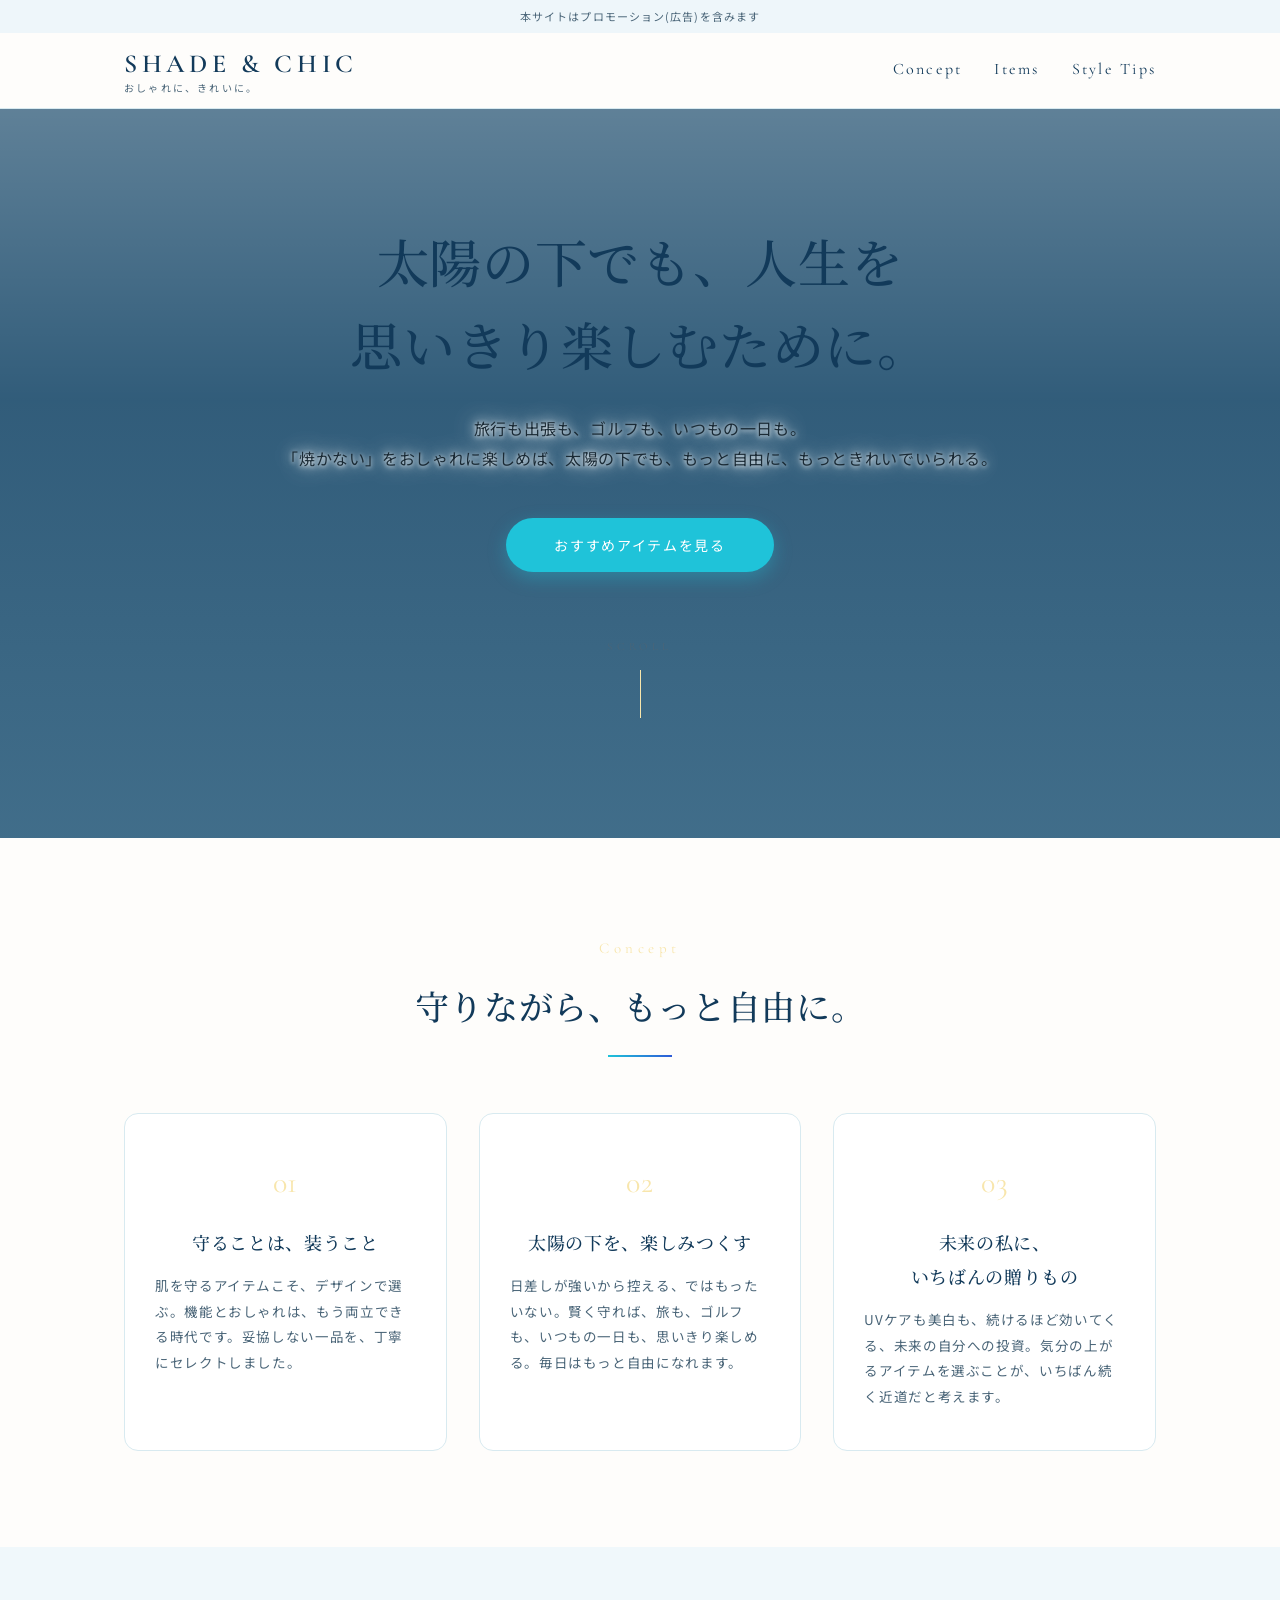
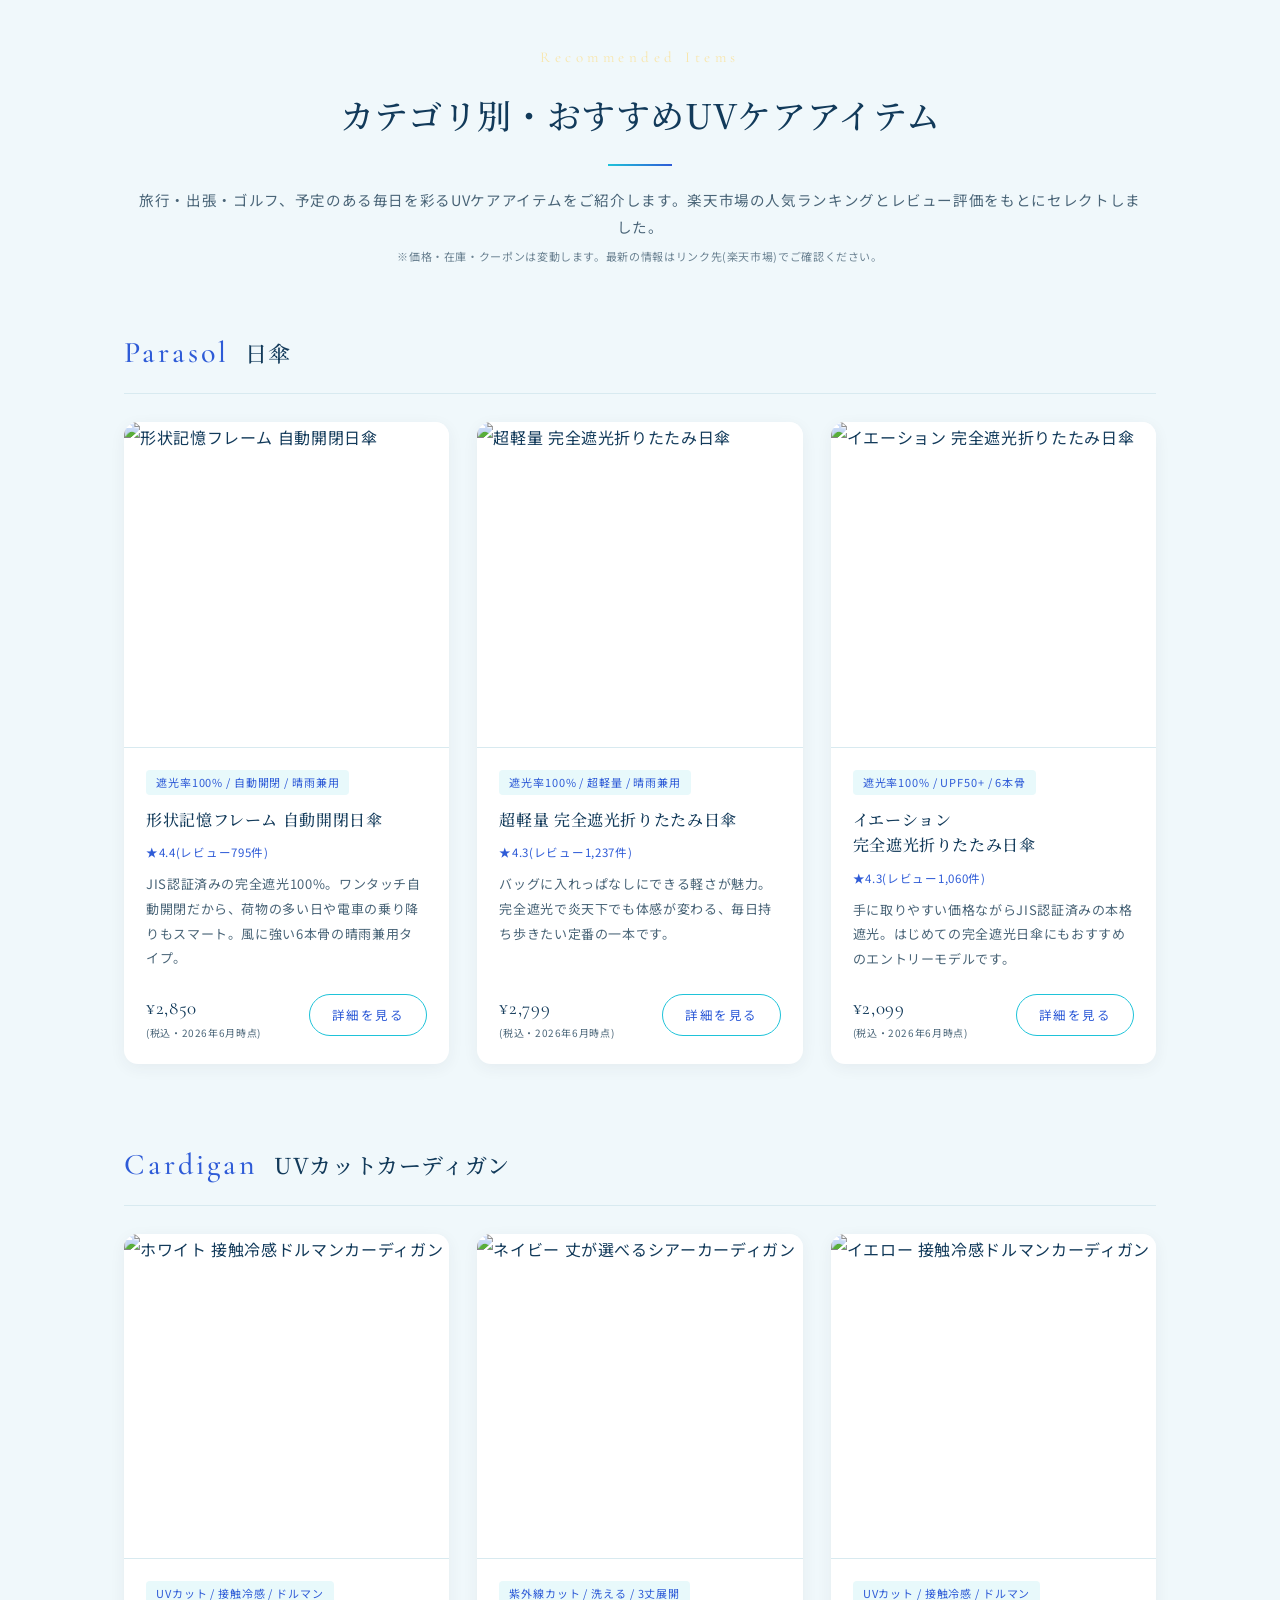
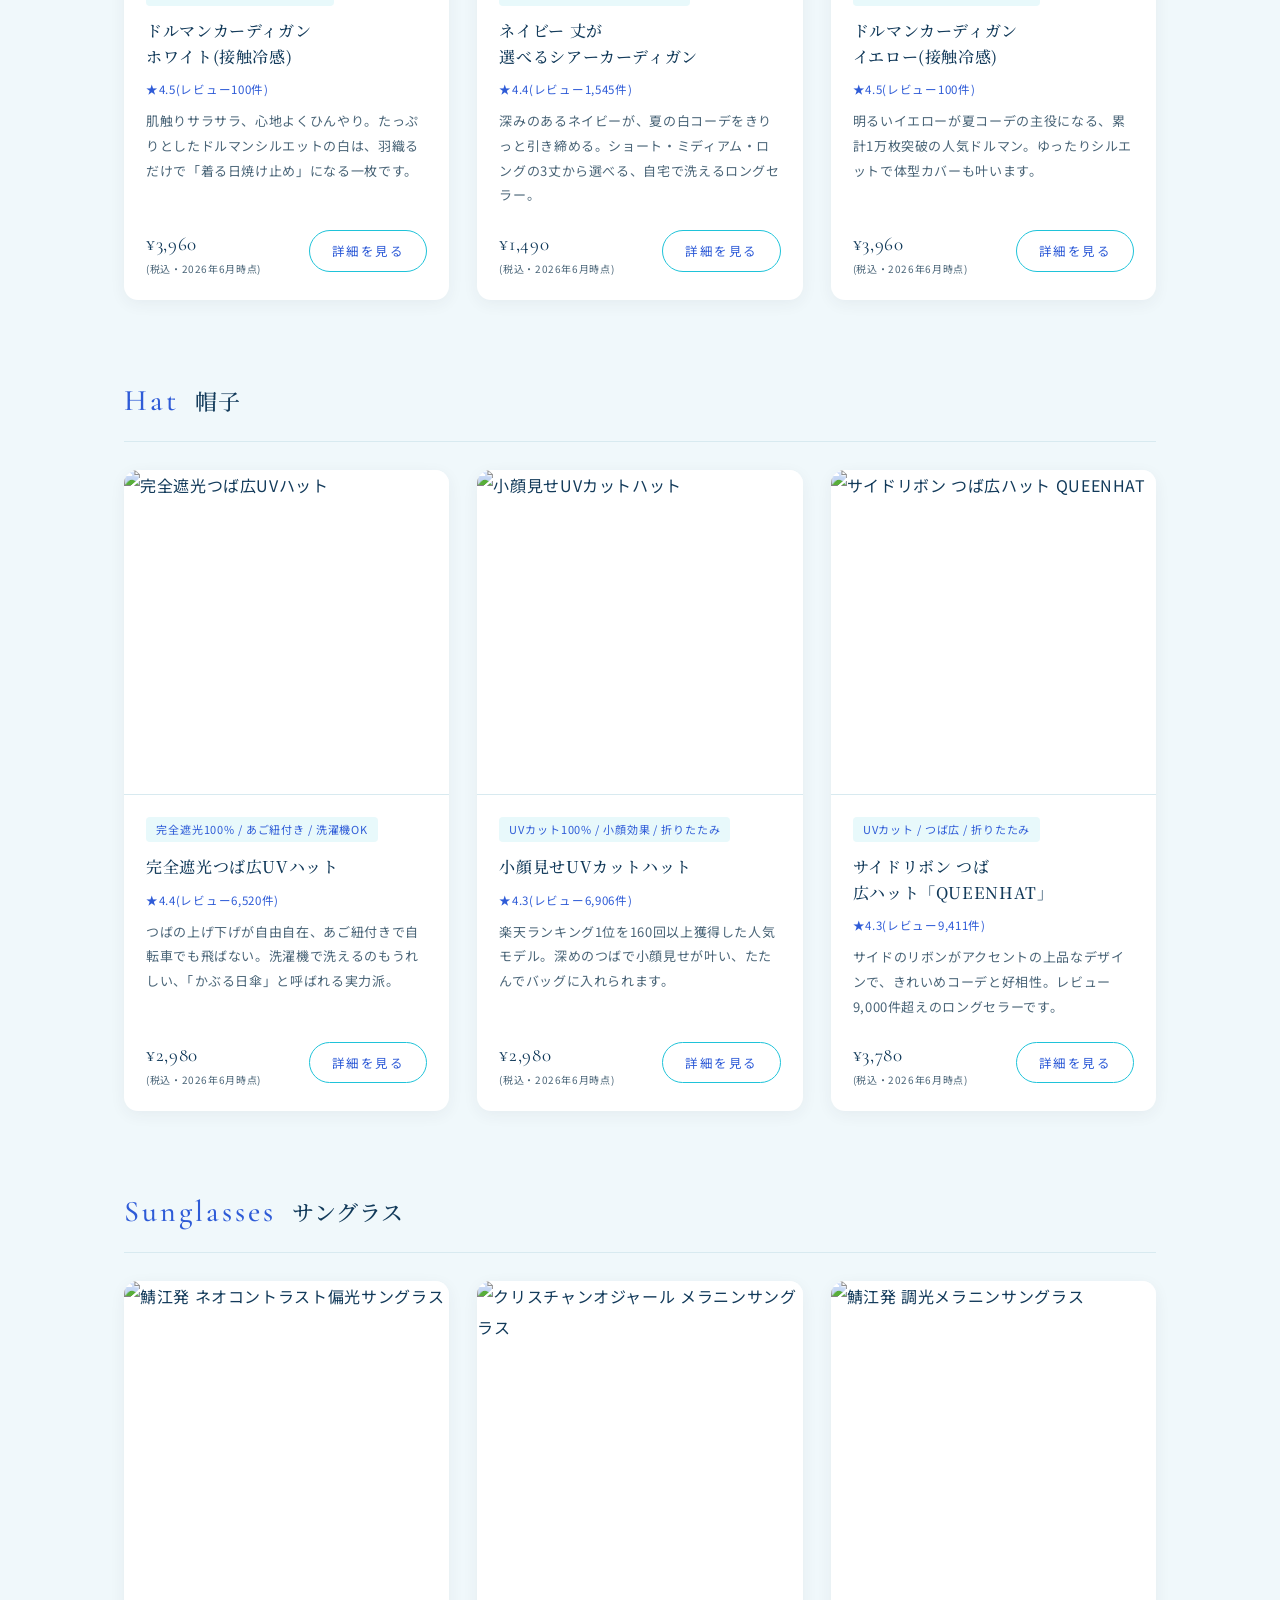
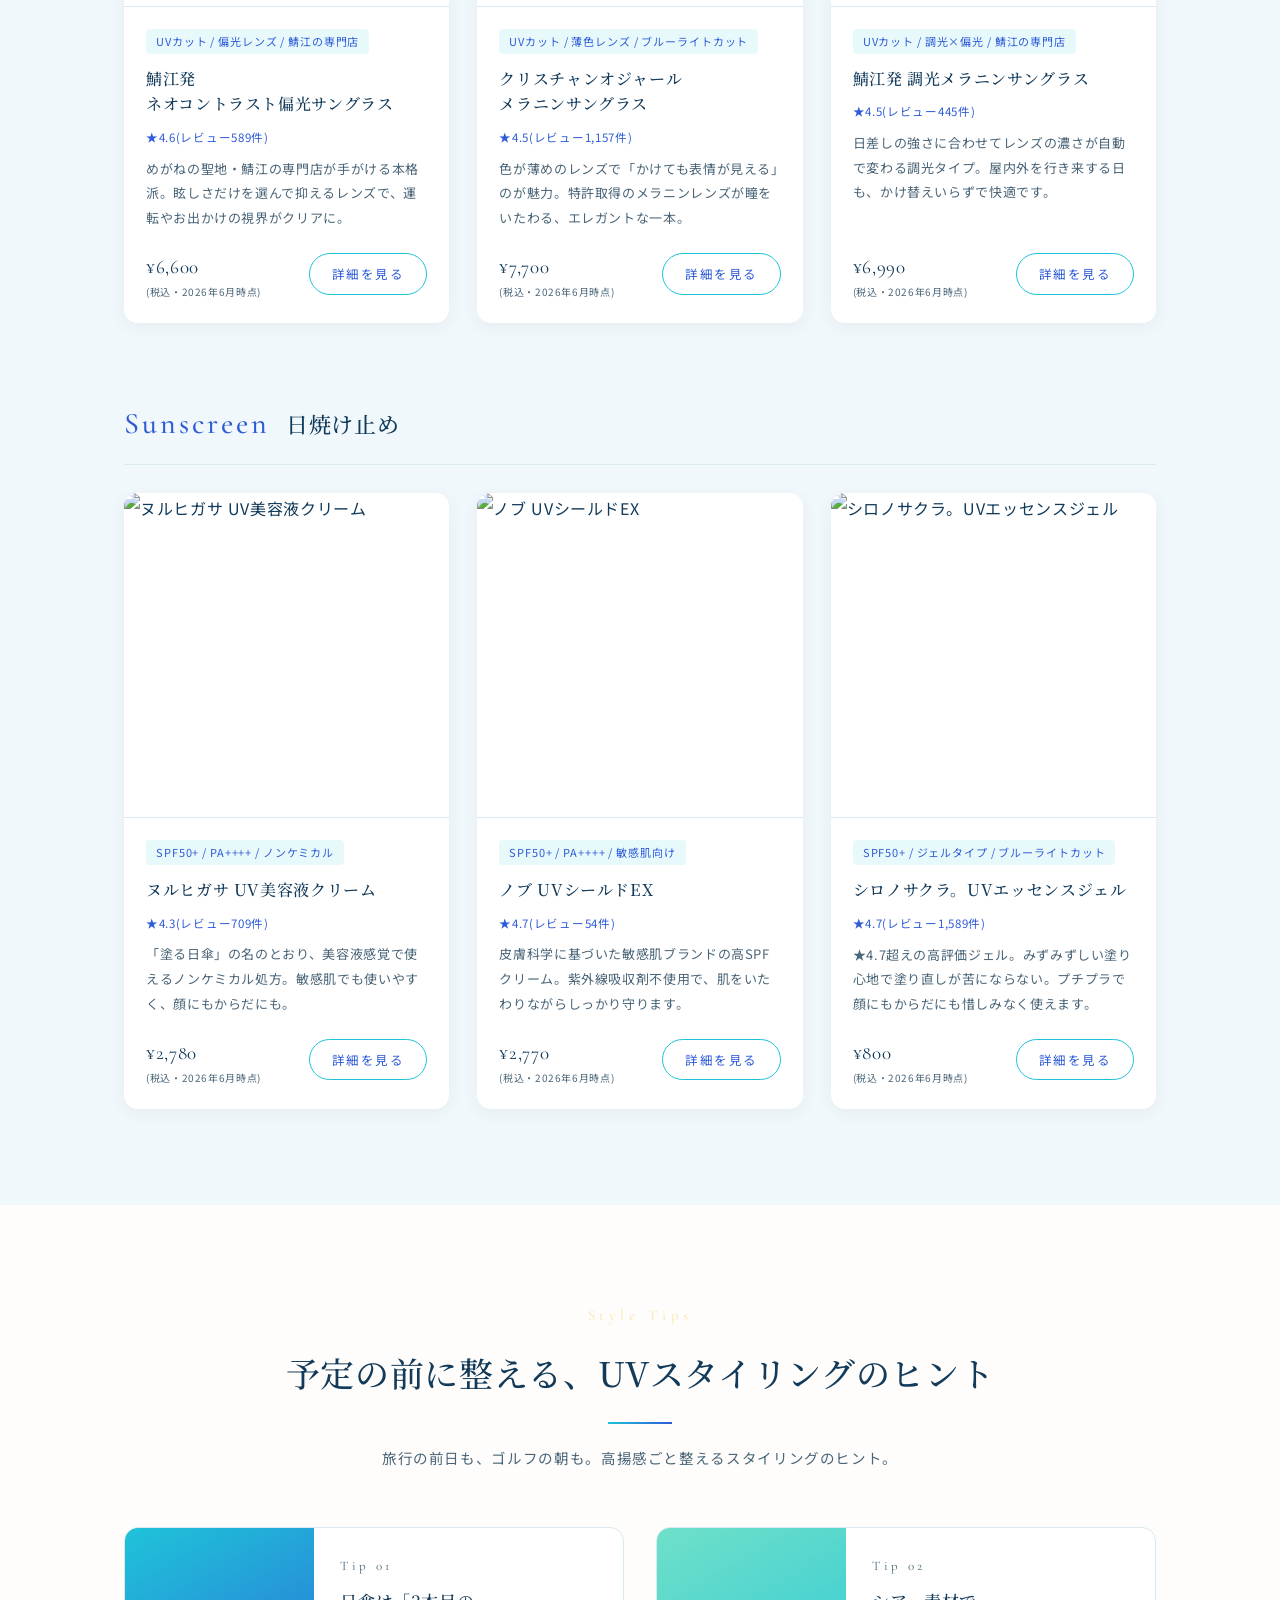
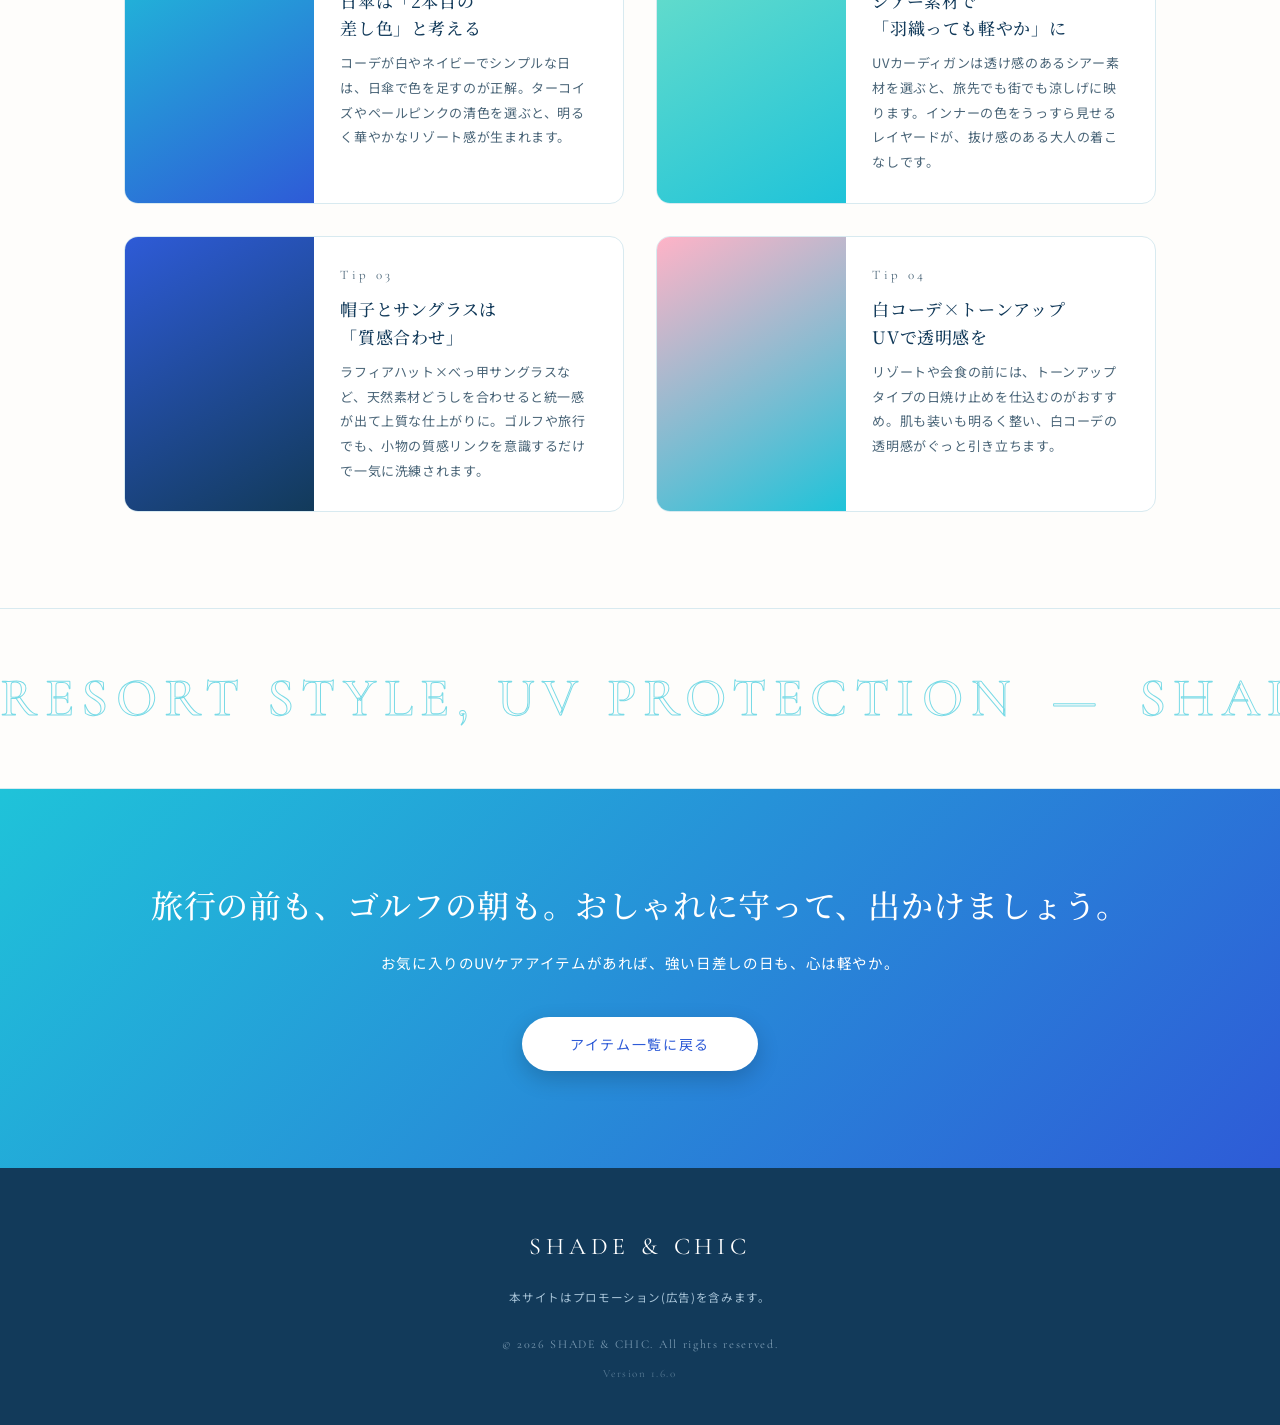
==== commit e393ec38: "ブランド設計図整合：OGタイトル・マーキー・CSS旧カラー全修正" ====
--- a/index.html
+++ b/index.html
@@ -10,7 +10,7 @@
   <!-- OGP(SNSでシェアされたときの表示設定) -->
   <meta property="og:type" content="website">
   <meta property="og:site_name" content="SHADE &amp; CHIC">
-  <meta property="og:title" content="日焼け対策をおしゃれに楽しむ | SHADE &amp; CHIC">
+  <meta property="og:title" content="旅行・ゴルフ・毎日を、もっと自由に。UVケア＆スタイリング | SHADE &amp; CHIC">
   <meta property="og:description" content="予定の前に、きれいを仕込む大人の女性へ。旅行・出張・ゴルフに合わせたUVケアアイテムをリゾート・ラグジュアリー目線でセレクト。おしゃれに守って、もっと自由に。">
   <meta property="og:url" content="https://shadechicstyle.com/">
   <meta property="og:image" content="https://shadechicstyle.com/images/ogp.png">
@@ -376,8 +376,8 @@
   <!-- マーキー(逆方向) -->
   <div class="marquee marquee-reverse" aria-hidden="true">
     <div class="marquee-track">
-      <span class="marquee-text">ENJOY SUMMER, PROTECT YOUR SKIN&ensp;—&ensp;SHADE &amp; CHIC&ensp;—&ensp;SUMMER 2026&ensp;—&ensp;</span>
-      <span class="marquee-text">ENJOY SUMMER, PROTECT YOUR SKIN&ensp;—&ensp;SHADE &amp; CHIC&ensp;—&ensp;SUMMER 2026&ensp;—&ensp;</span>
+      <span class="marquee-text">RESORT STYLE, UV PROTECTION&ensp;—&ensp;SHADE &amp; CHIC&ensp;—&ensp;TRAVEL / GOLF / EVERYDAY&ensp;—&ensp;</span>
+      <span class="marquee-text">RESORT STYLE, UV PROTECTION&ensp;—&ensp;SHADE &amp; CHIC&ensp;—&ensp;TRAVEL / GOLF / EVERYDAY&ensp;—&ensp;</span>
     </div>
   </div>
 
--- a/style.css
+++ b/style.css
@@ -51,8 +51,8 @@
 
 /* ---------- 広告表記 ---------- */
 .ad-notice {
-  background: #f6f3ec;
-  color: #8a7d62;
+  background: #eef6fa;
+  color: var(--color-ink-light);
   font-size: 11px;
   text-align: center;
   padding: 6px 16px;
@@ -64,7 +64,7 @@
   position: sticky;
   top: 0;
   z-index: 100;
-  background: rgba(253, 252, 249, 0.92);
+  background: rgba(254, 253, 251, 0.92);
   backdrop-filter: blur(8px);
   border-bottom: 1px solid var(--color-line);
 }
@@ -128,7 +128,7 @@
   color: #fff;
   padding: 14px 48px;
   border-radius: 999px;
-  box-shadow: 0 6px 18px rgba(90, 167, 181, 0.35);
+  box-shadow: 0 6px 18px rgba(31, 195, 217, 0.35);
   position: relative;
   overflow: hidden;
 }
@@ -152,7 +152,7 @@
 .btn-primary:hover {
   background: var(--color-accent-deep);
   transform: translateY(-2px);
-  box-shadow: 0 10px 24px rgba(90, 167, 181, 0.45);
+  box-shadow: 0 10px 24px rgba(31, 195, 217, 0.45);
 }
 
 .btn-detail {
@@ -173,7 +173,7 @@
 .hero {
   position: relative;
   overflow: hidden;
-  background: #b8dde6;
+  background: #1a4a6b;
   text-align: center;
 }
 
@@ -394,7 +394,7 @@
   display: block;
   width: 0;
   height: 2px;
-  background: linear-gradient(90deg, var(--color-gold), #e6cf9b);
+  background: linear-gradient(90deg, var(--color-accent), var(--color-accent-deep));
   margin: 16px auto 0;
   transition: width 0.9s cubic-bezier(0.22, 0.61, 0.36, 1) 0.45s;
 }
@@ -510,7 +510,7 @@
   left: 0;
   right: 0;
   height: 3px;
-  background: linear-gradient(90deg, var(--color-gold), #e9d3a6);
+  background: linear-gradient(90deg, var(--color-accent), var(--color-accent-deep));
   transform: scaleX(0);
   transform-origin: left;
   transition: transform 0.5s ease;
@@ -569,7 +569,7 @@
   font-size: 11px;
   letter-spacing: 0.08em;
   color: var(--color-accent-deep);
-  background: rgba(90, 167, 181, 0.1);
+  background: rgba(31, 195, 217, 0.1);
   border-radius: 4px;
   display: inline-block;
   align-self: flex-start;
@@ -579,7 +579,7 @@
 
 .item-review {
   font-size: 11.5px;
-  color: #c2862e;
+  color: var(--color-accent-deep);
   letter-spacing: 0.06em;
   margin-bottom: 8px;
 }
@@ -685,7 +685,7 @@
 
 /* ---------- CTA ---------- */
 .cta {
-  background: linear-gradient(135deg, #5aa7b5, #3d8494, #5aa7b5);
+  background: linear-gradient(135deg, #1FC3D9, #2E5BD7, #1FC3D9);
   background-size: 200% 200%;
   animation: gradient-drift 14s ease infinite;
   color: #fff;
@@ -719,14 +719,14 @@
 }
 
 .cta .btn-primary:hover {
-  background: #f3efe6;
+  background: #f0f8fb;
   transform: translateY(-2px);
 }
 
 /* ---------- フッター ---------- */
 .site-footer {
-  background: #2b3a44;
-  color: #b9c5cc;
+  background: #123A5A;
+  color: #a8c4d8;
   text-align: center;
   padding: 56px 0 40px;
 }
@@ -840,7 +840,7 @@
   white-space: nowrap;
   text-transform: uppercase;
   color: transparent;
-  -webkit-text-stroke: 1px rgba(201, 168, 106, 0.8);
+  -webkit-text-stroke: 1px rgba(31, 195, 217, 0.6);
 }
 
 @keyframes marquee-flow {
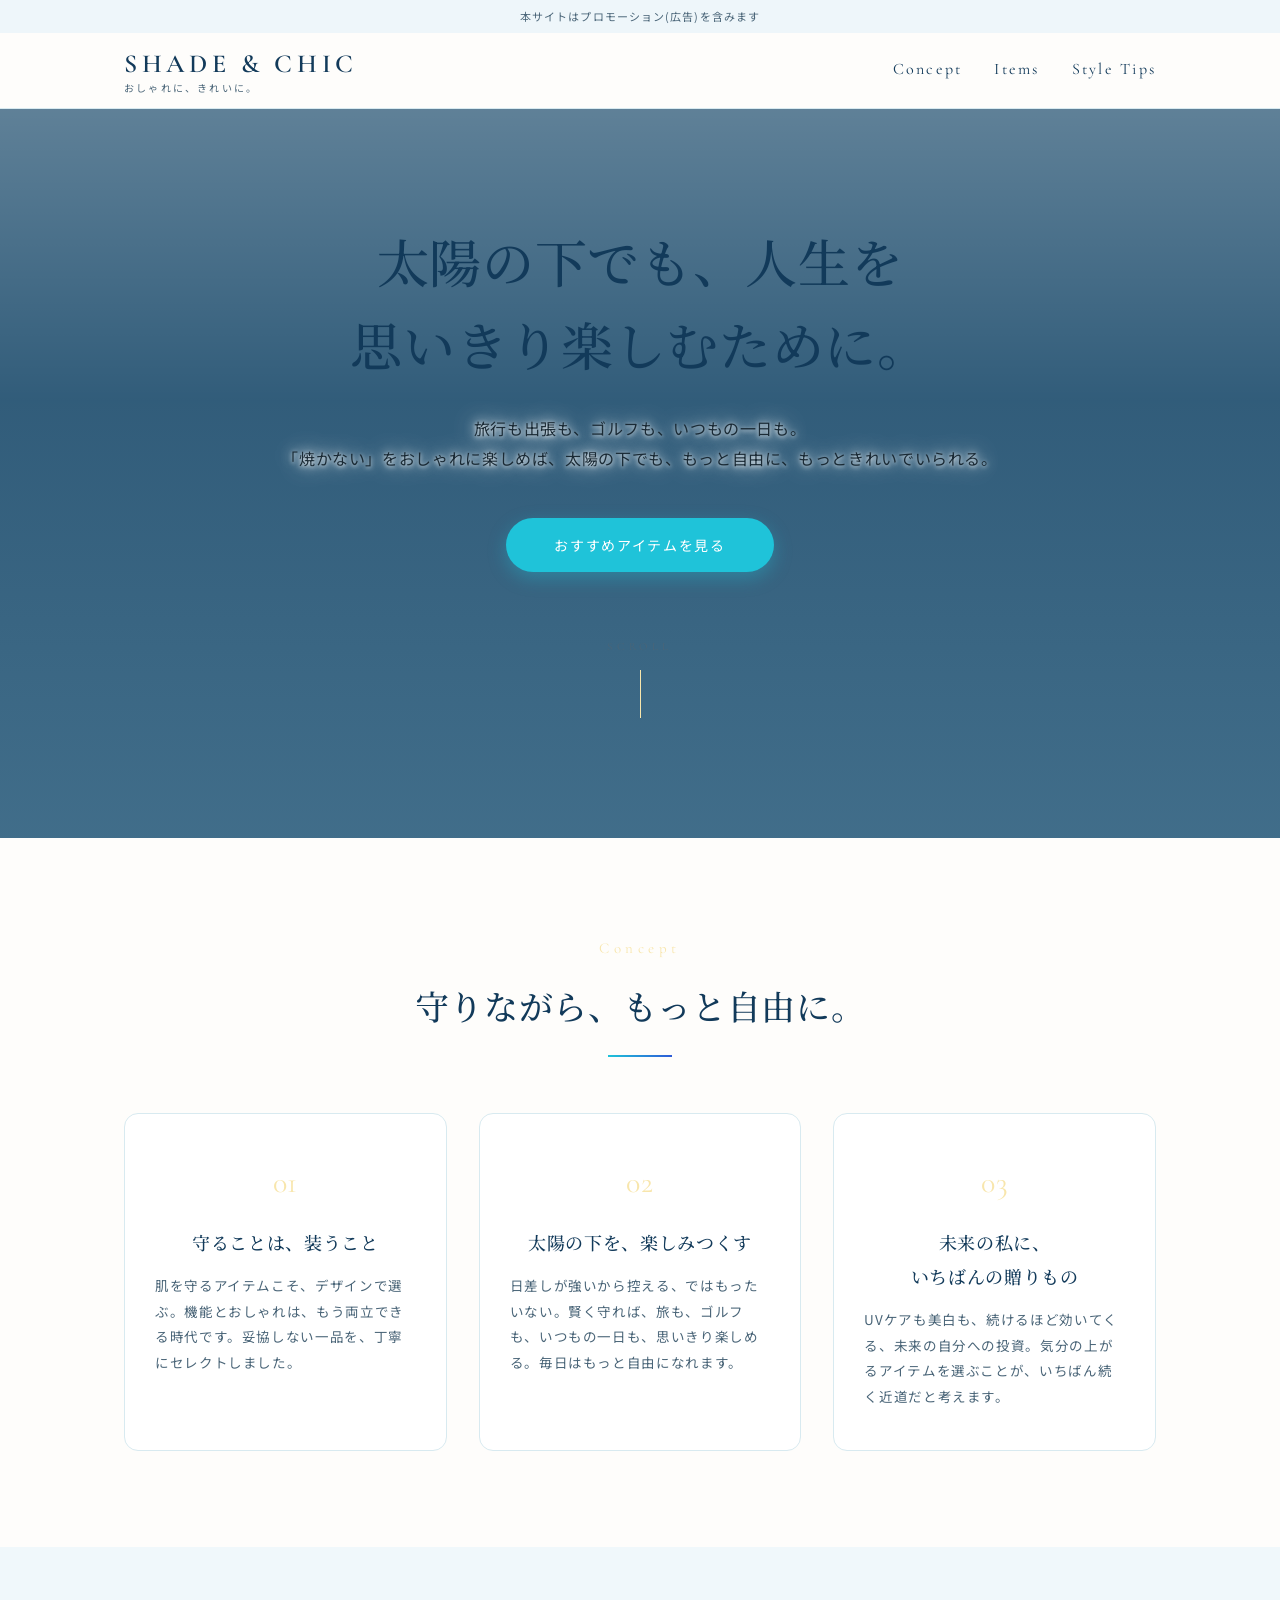
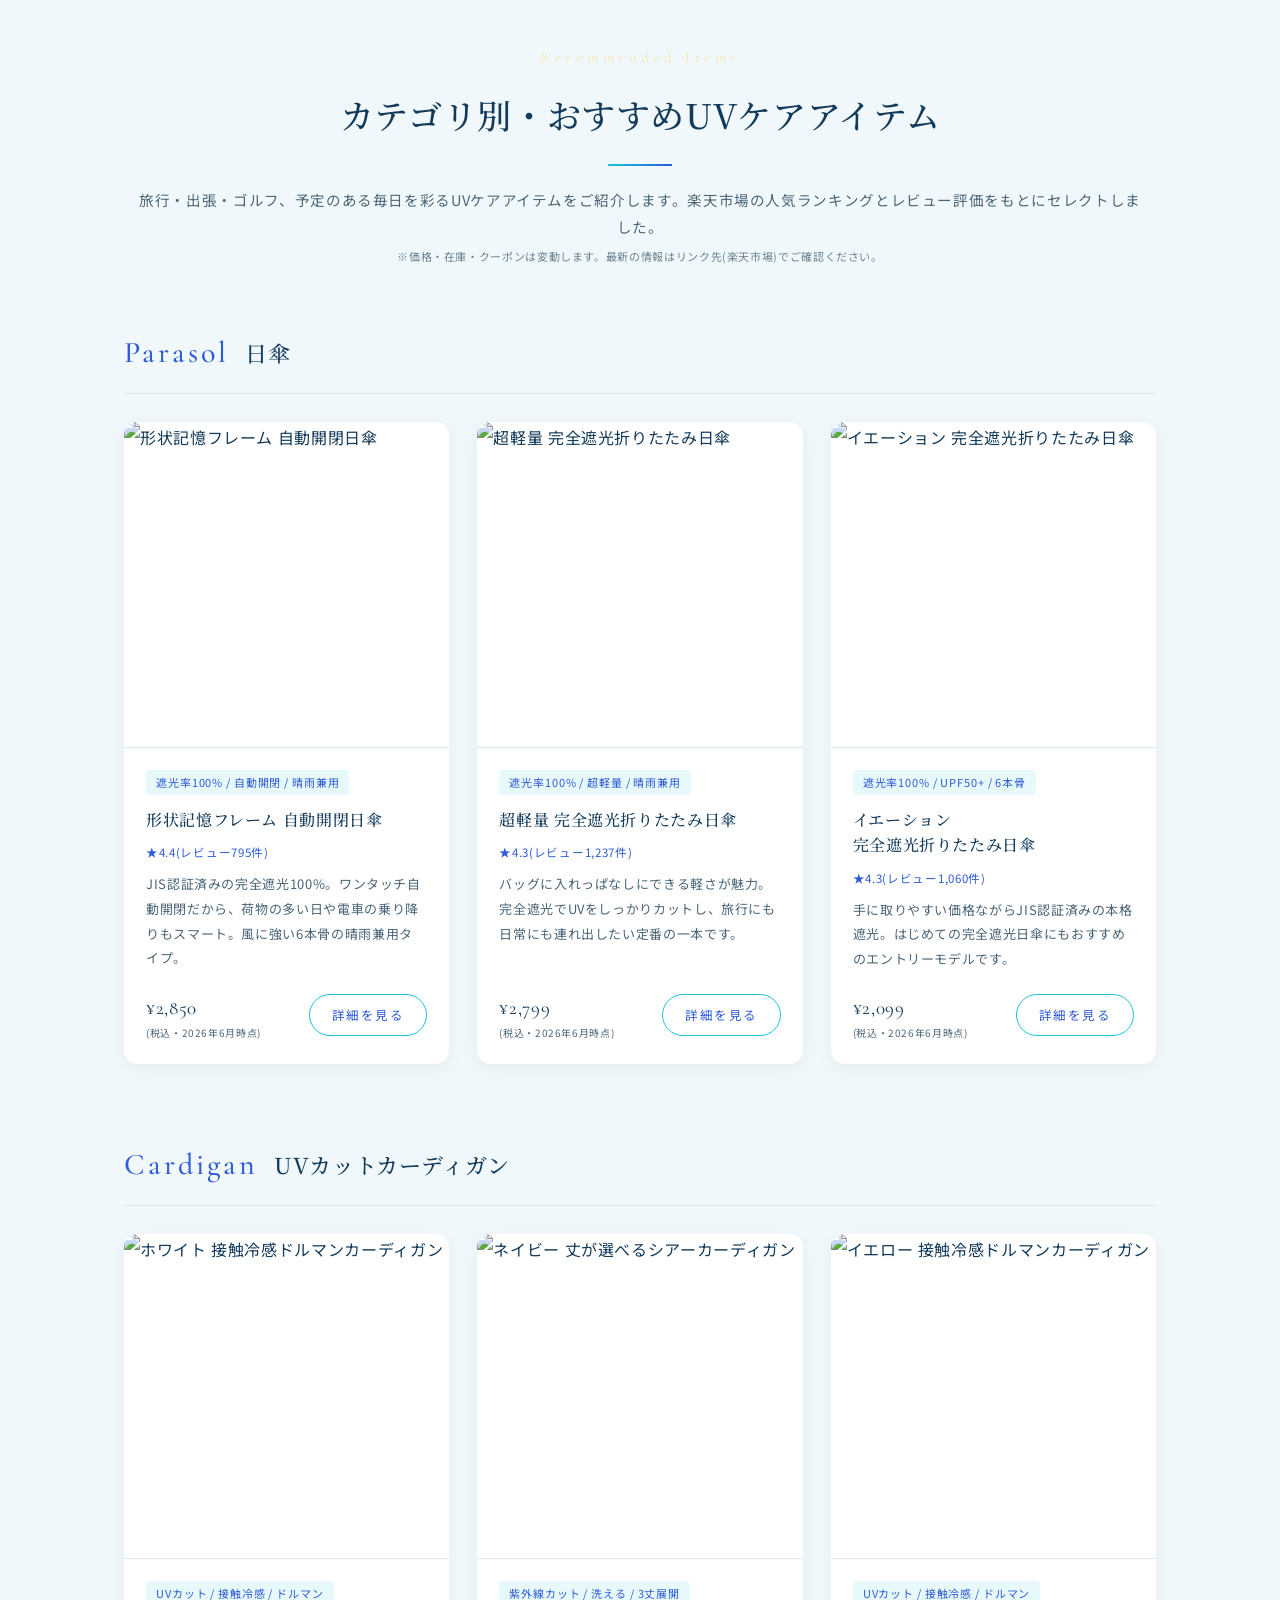
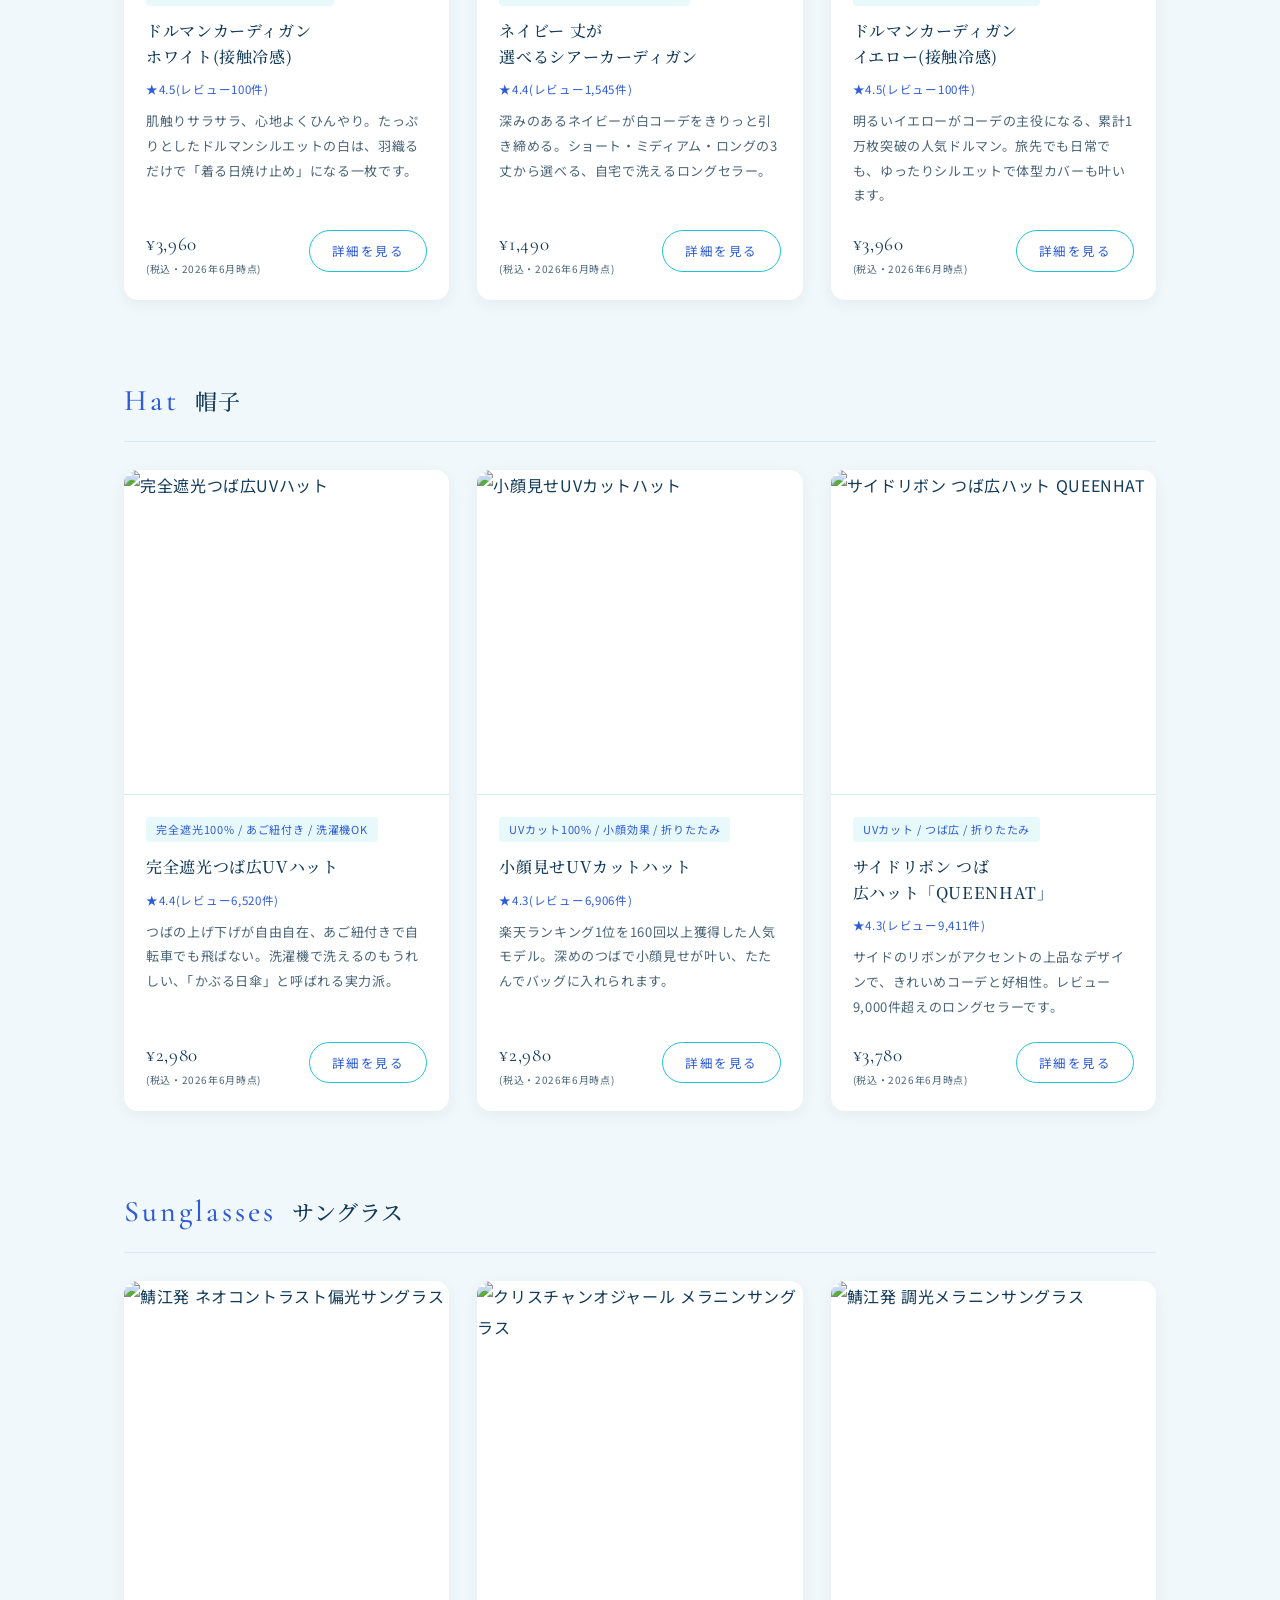
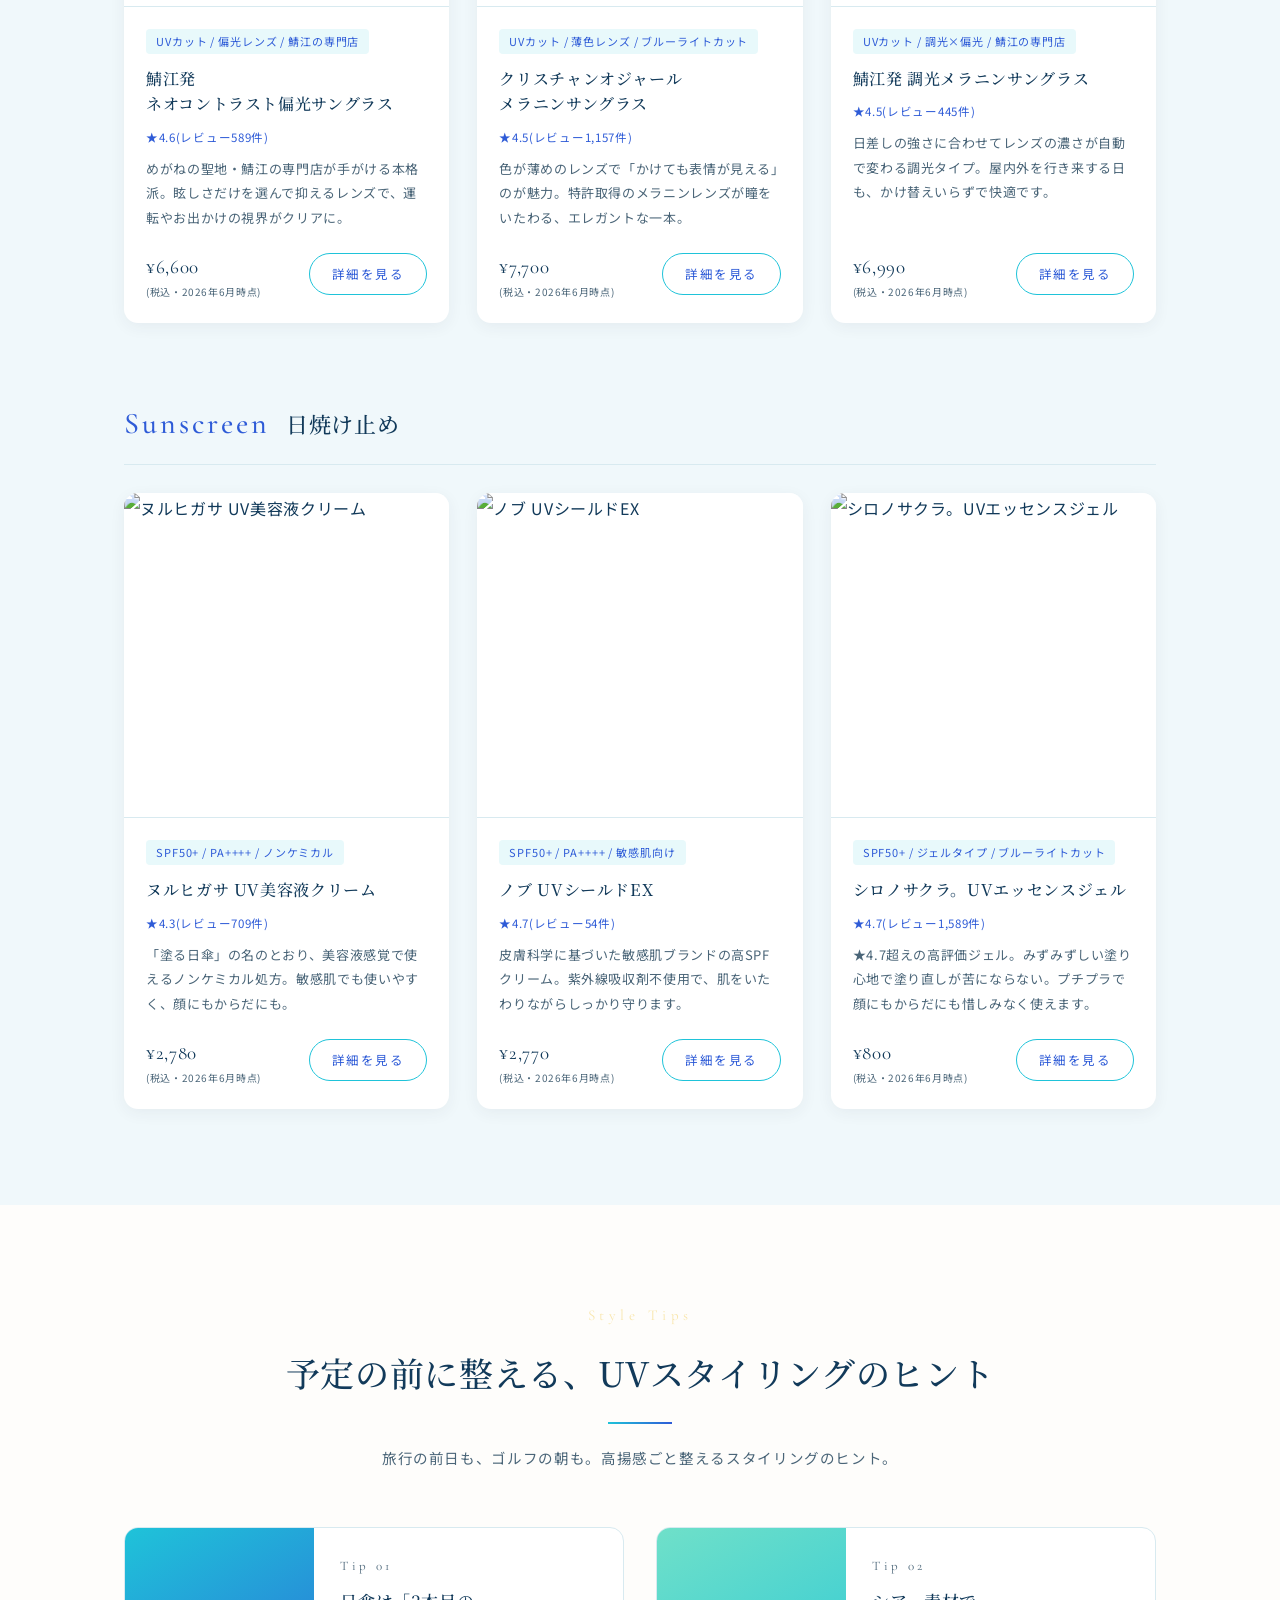
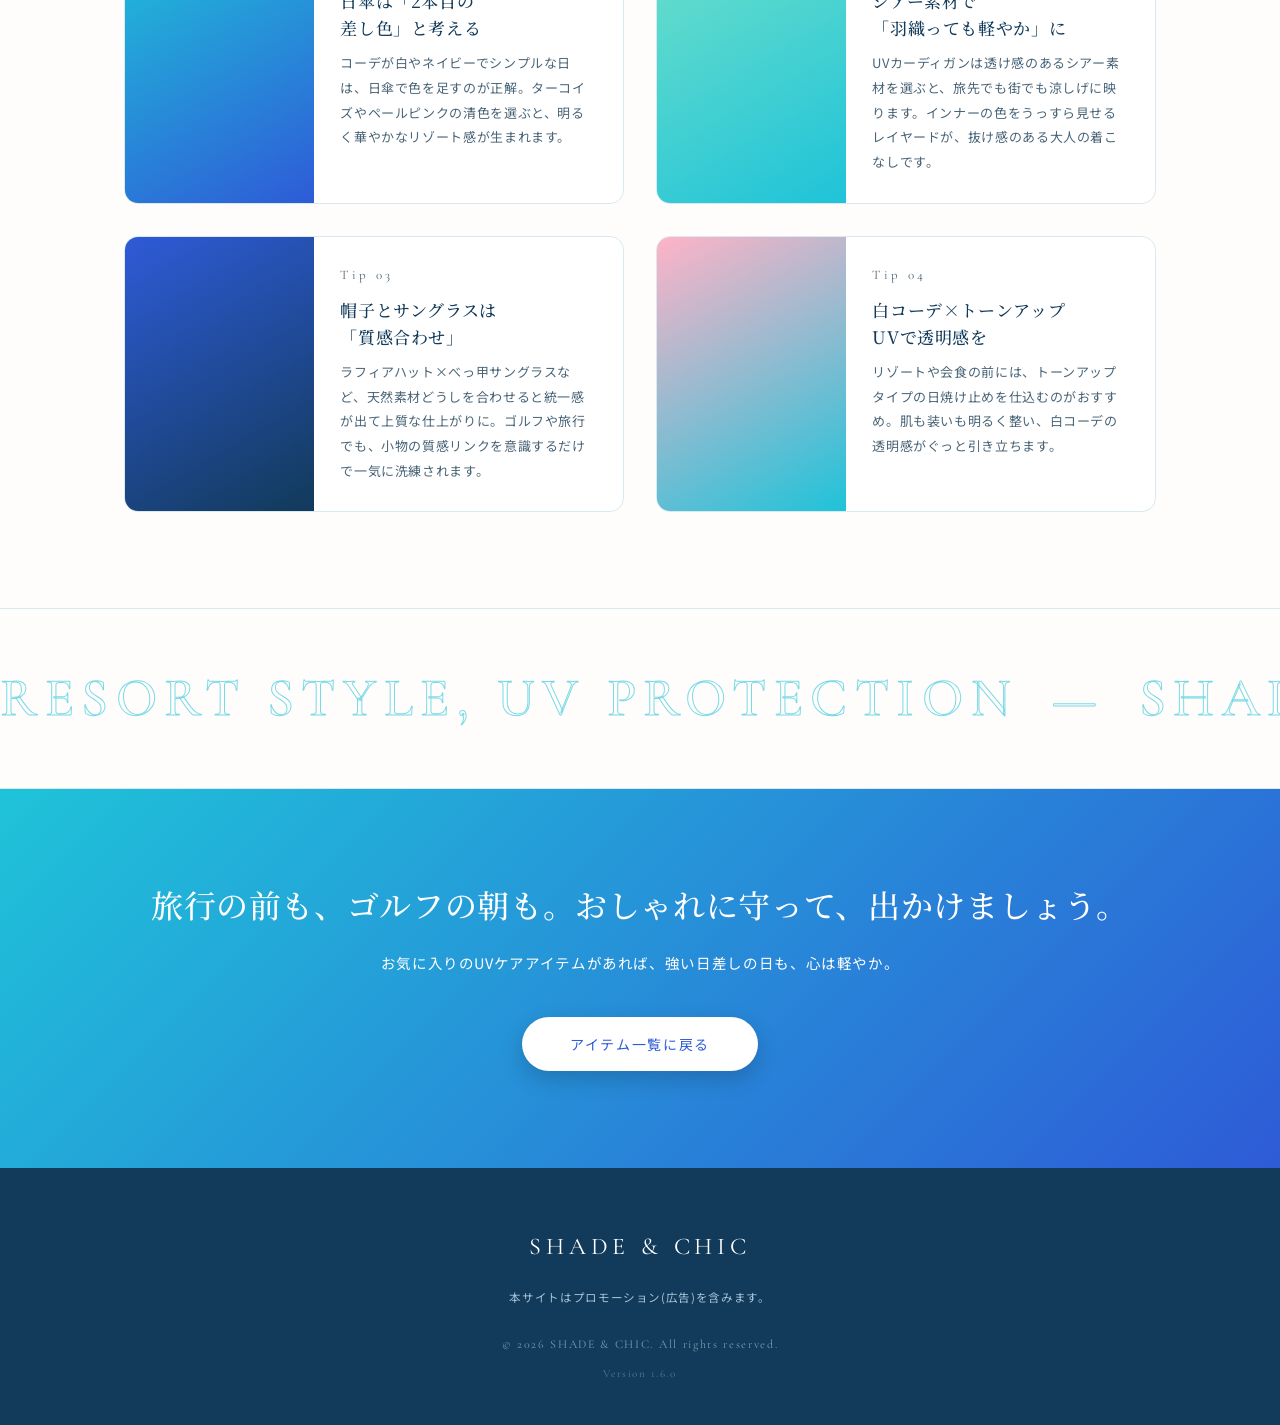
==== commit c69e0e97: "商品説明の「夏」「炎天下」表現を通年・オケージョン軸に修正" ====
--- a/index.html
+++ b/index.html
@@ -120,7 +120,7 @@
               <p class="item-tag">遮光率100% / 超軽量 / 晴雨兼用</p>
               <h4 class="item-name">超軽量 完全遮光折りたたみ日傘</h4>
               <p class="item-review">★4.3(レビュー1,237件)</p>
-              <p class="item-desc">バッグに入れっぱなしにできる軽さが魅力。完全遮光で炎天下でも体感が変わる、毎日持ち歩きたい定番の一本です。</p>
+              <p class="item-desc">バッグに入れっぱなしにできる軽さが魅力。完全遮光でUVをしっかりカットし、旅行にも日常にも連れ出したい定番の一本です。</p>
               <div class="item-foot">
                 <span class="item-price">¥2,799<small>(税込・2026年6月時点)</small></span>
                 <a href="https://hb.afl.rakuten.co.jp/hgc/g00svzj3.ajsse032.g00svzj3.ajssf0c9/?pc=https%3A%2F%2Fitem.rakuten.co.jp%2Fkroeus%2Fzds03-1c%2F&amp;m=http%3A%2F%2Fm.rakuten.co.jp%2Fkroeus%2Fi%2F10000505%2F&amp;rafcid=wsc_i_is_41c5c3dc-1c72-4f11-802c-dc086ff29a0a" class="btn btn-detail" target="_blank" rel="noopener sponsored">詳細を見る</a>
@@ -166,7 +166,7 @@
               <p class="item-tag">紫外線カット / 洗える / 3丈展開</p>
               <h4 class="item-name">ネイビー 丈が選べるシアーカーディガン</h4>
               <p class="item-review">★4.4(レビュー1,545件)</p>
-              <p class="item-desc">深みのあるネイビーが、夏の白コーデをきりっと引き締める。ショート・ミディアム・ロングの3丈から選べる、自宅で洗えるロングセラー。</p>
+              <p class="item-desc">深みのあるネイビーが白コーデをきりっと引き締める。ショート・ミディアム・ロングの3丈から選べる、自宅で洗えるロングセラー。</p>
               <div class="item-foot">
                 <span class="item-price">¥1,490<small>(税込・2026年6月時点)</small></span>
                 <a href="https://hb.afl.rakuten.co.jp/hgc/g00qe3e3.ajssef4a.g00qe3e3.ajssf302/?pc=https%3A%2F%2Fitem.rakuten.co.jp%2Fmobacaba%2Fc3703%2F&amp;m=http%3A%2F%2Fm.rakuten.co.jp%2Fmobacaba%2Fi%2F10030163%2F&amp;rafcid=wsc_i_is_41c5c3dc-1c72-4f11-802c-dc086ff29a0a" class="btn btn-detail" target="_blank" rel="noopener sponsored">詳細を見る</a>
@@ -179,7 +179,7 @@
               <p class="item-tag">UVカット / 接触冷感 / ドルマン</p>
               <h4 class="item-name">ドルマンカーディガン イエロー(接触冷感)</h4>
               <p class="item-review">★4.5(レビュー100件)</p>
-              <p class="item-desc">明るいイエローが夏コーデの主役になる、累計1万枚突破の人気ドルマン。ゆったりシルエットで体型カバーも叶います。</p>
+              <p class="item-desc">明るいイエローがコーデの主役になる、累計1万枚突破の人気ドルマン。旅先でも日常でも、ゆったりシルエットで体型カバーも叶います。</p>
               <div class="item-foot">
                 <span class="item-price">¥3,960<small>(税込・2026年6月時点)</small></span>
                 <a href="https://hb.afl.rakuten.co.jp/hgc/g00s53c3.ajssed7b.g00s53c3.ajssff3f/?pc=https%3A%2F%2Fitem.rakuten.co.jp%2Fhhh-style%2Fd584%2F&amp;m=http%3A%2F%2Fm.rakuten.co.jp%2Fhhh-style%2Fi%2F10028760%2F&amp;rafcid=wsc_i_is_41c5c3dc-1c72-4f11-802c-dc086ff29a0a" class="btn btn-detail" target="_blank" rel="noopener sponsored">詳細を見る</a>
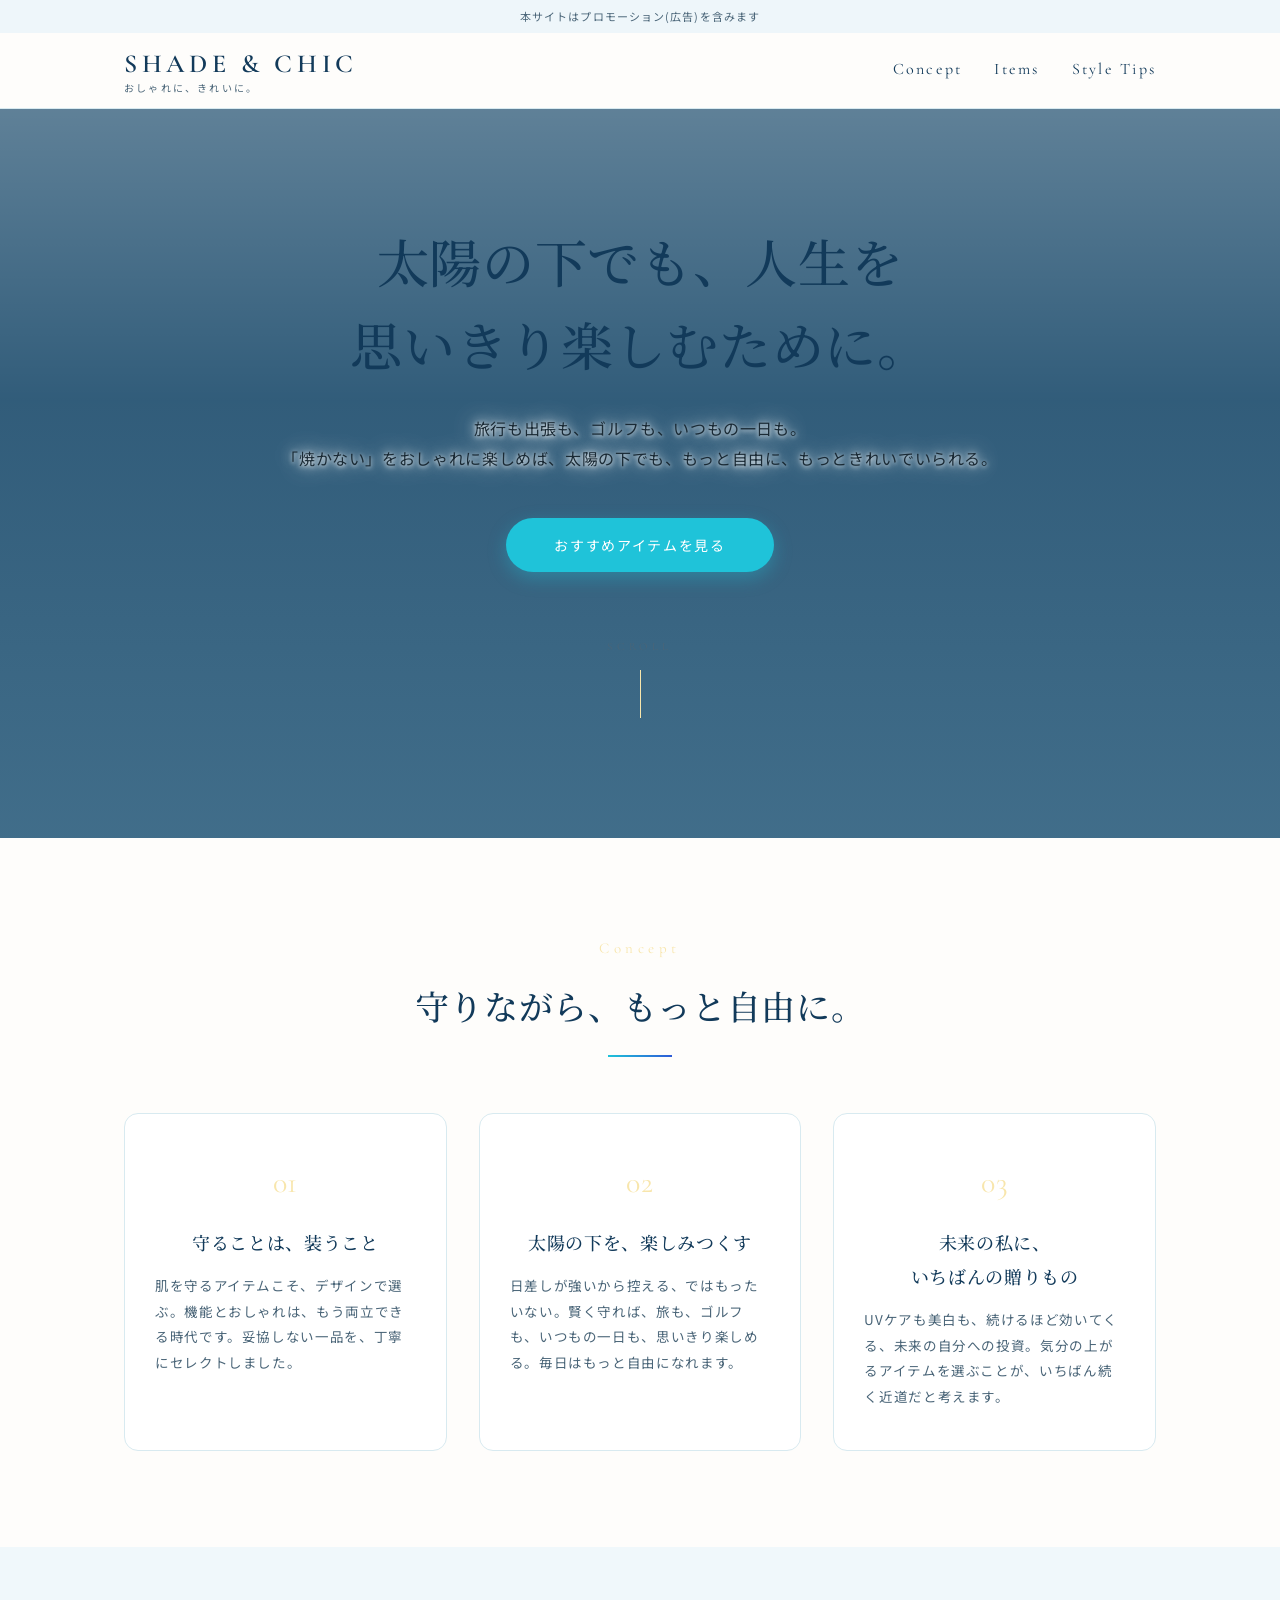
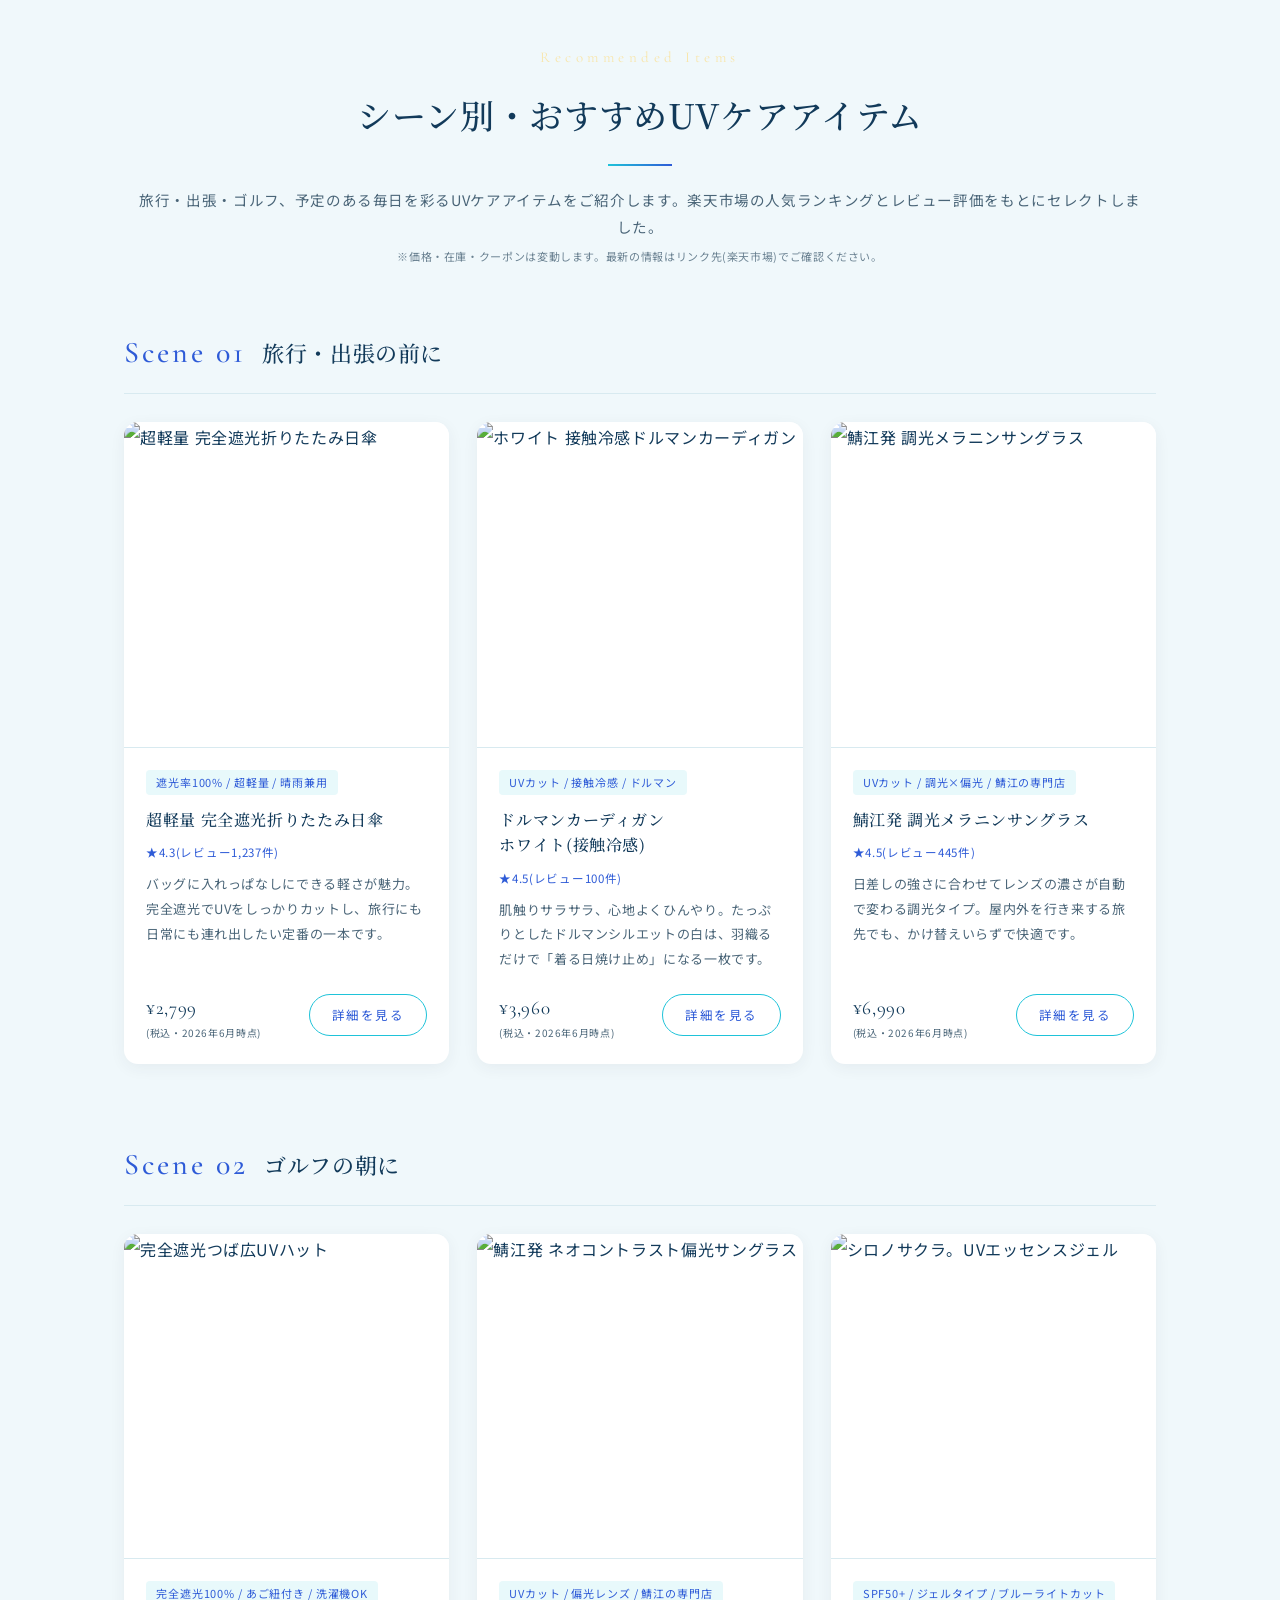
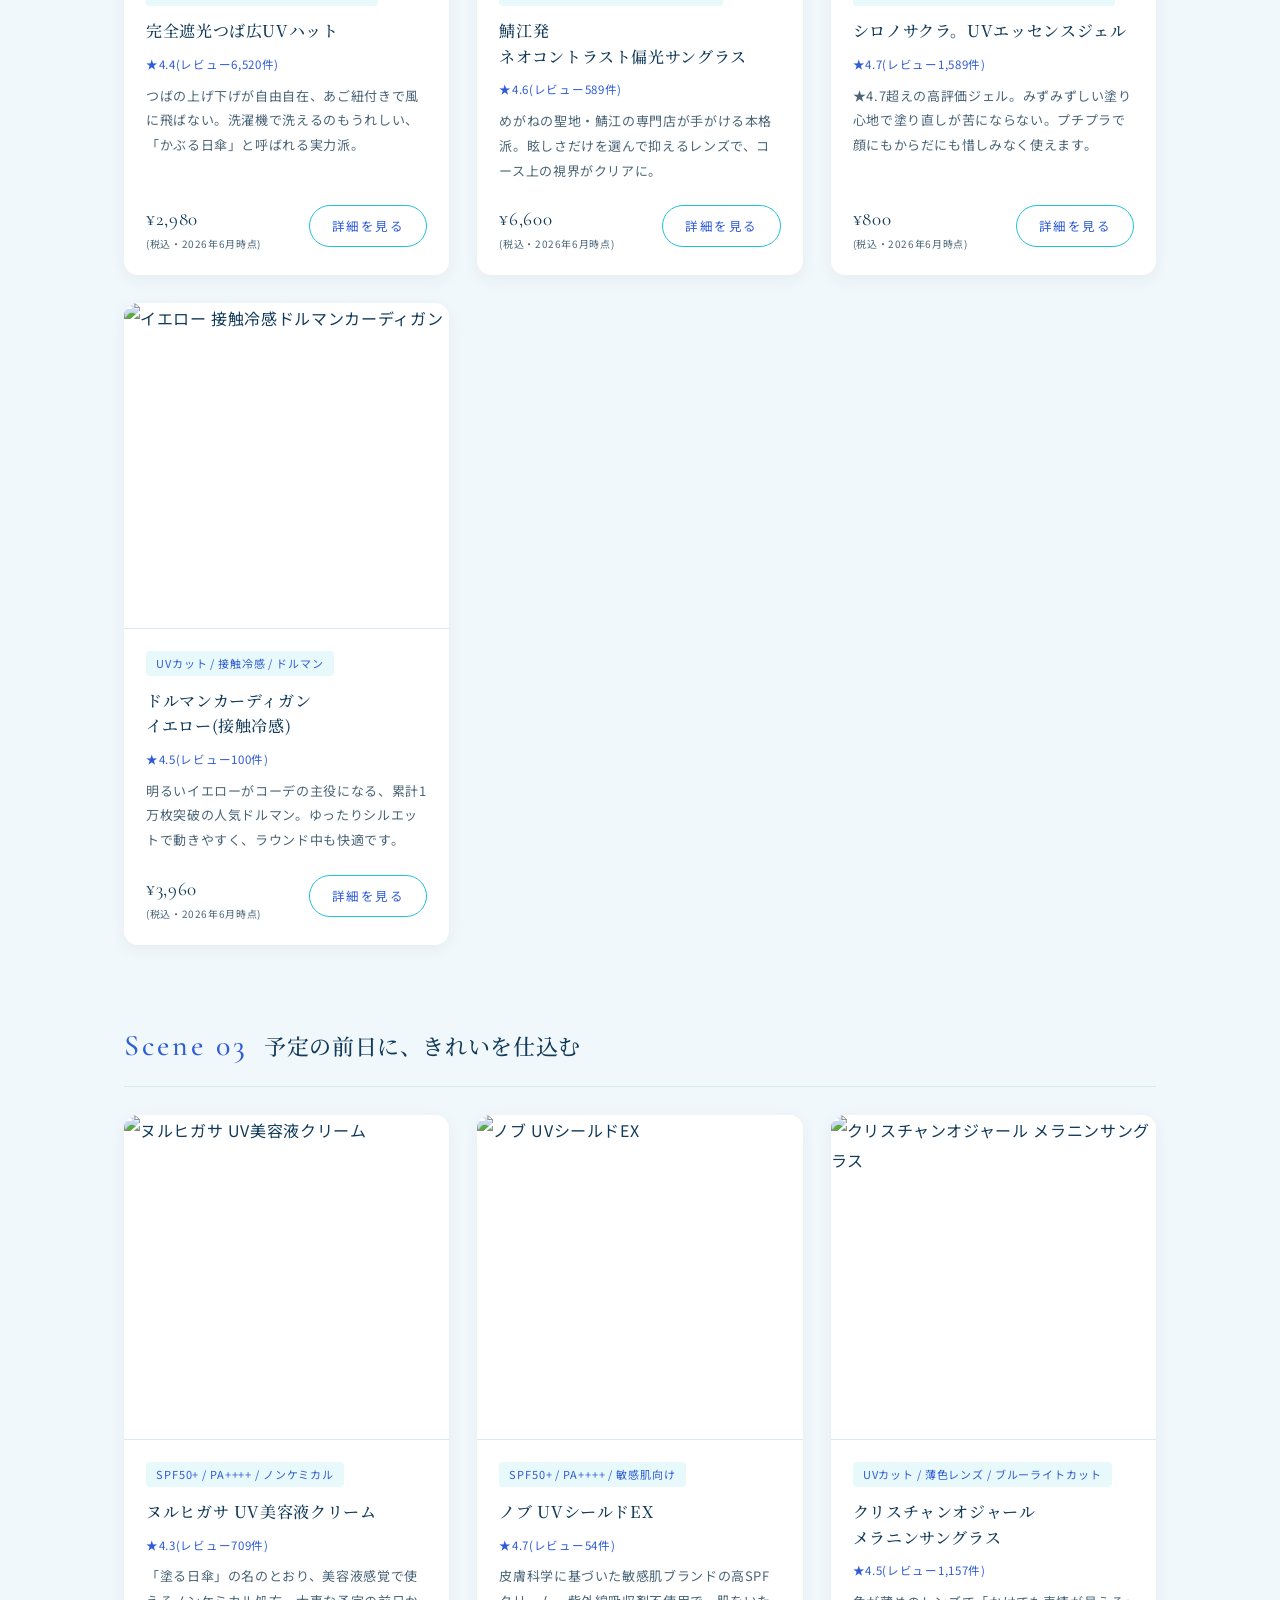
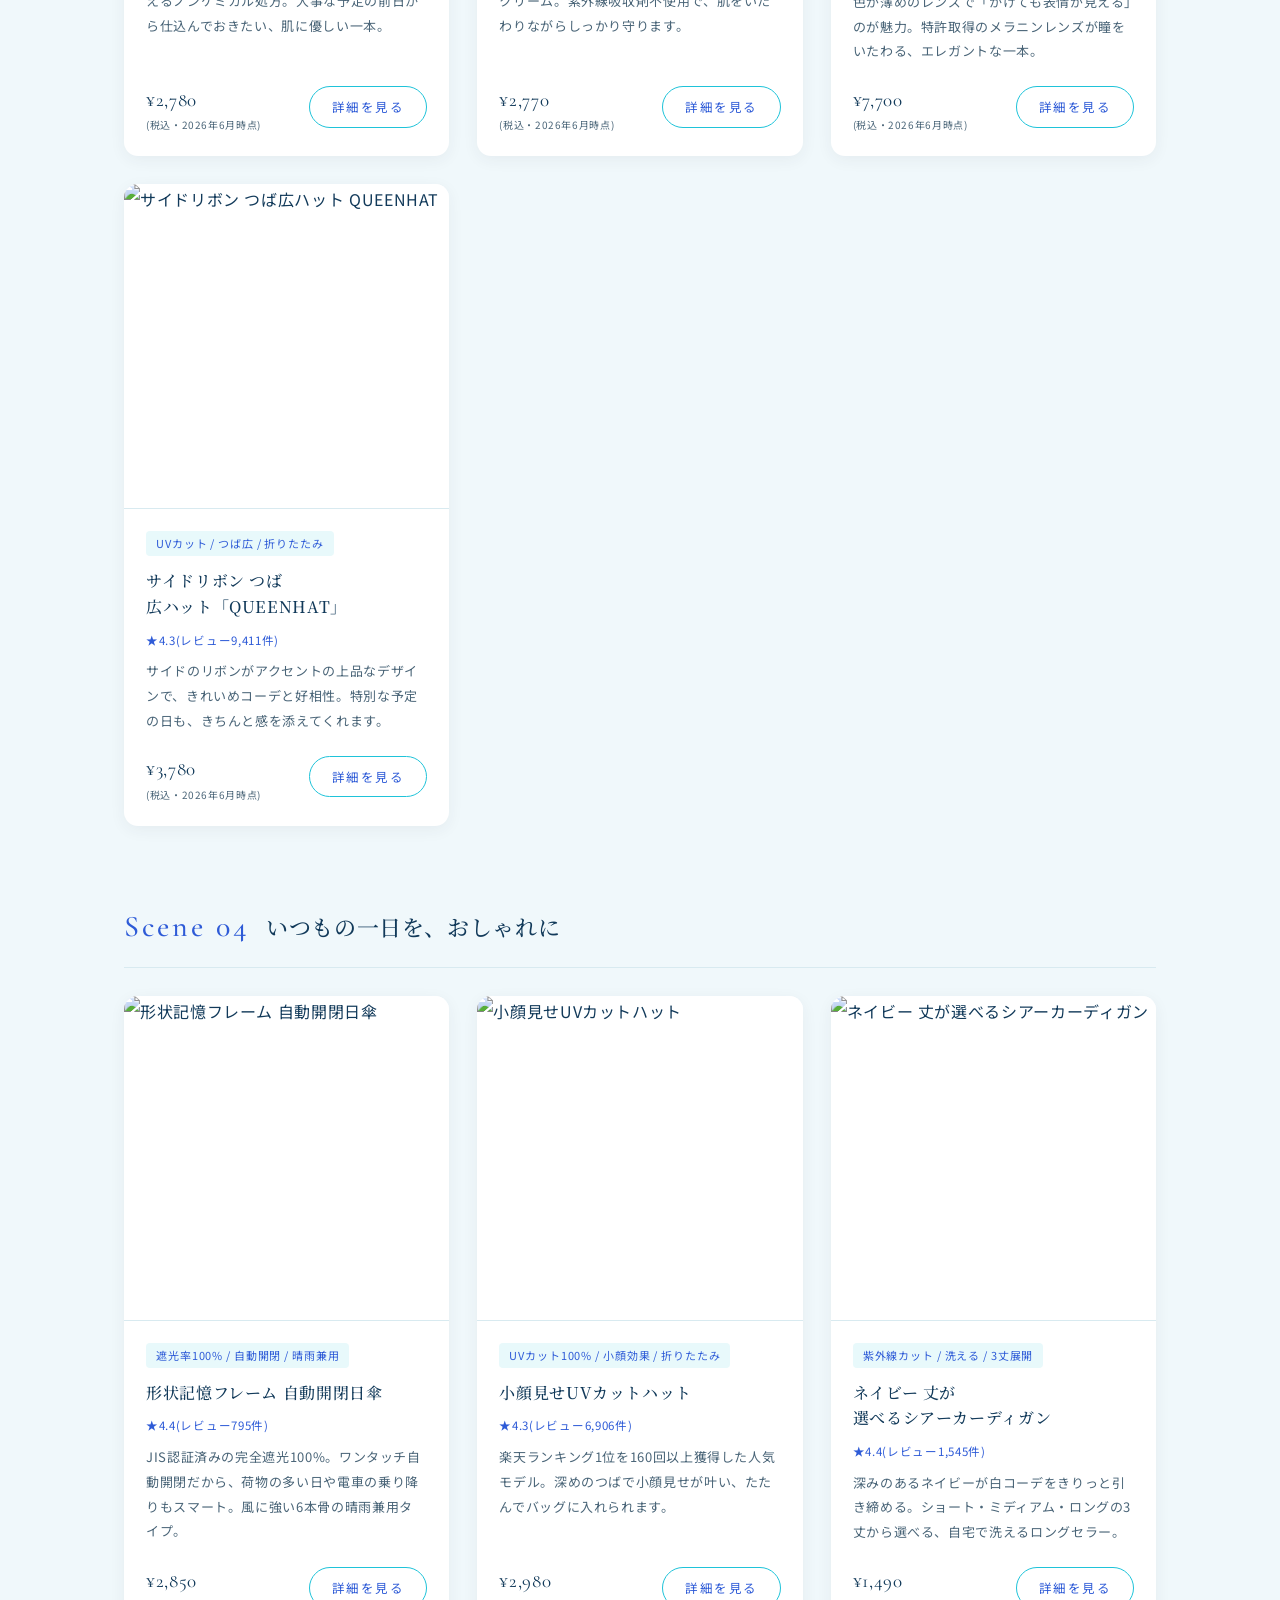
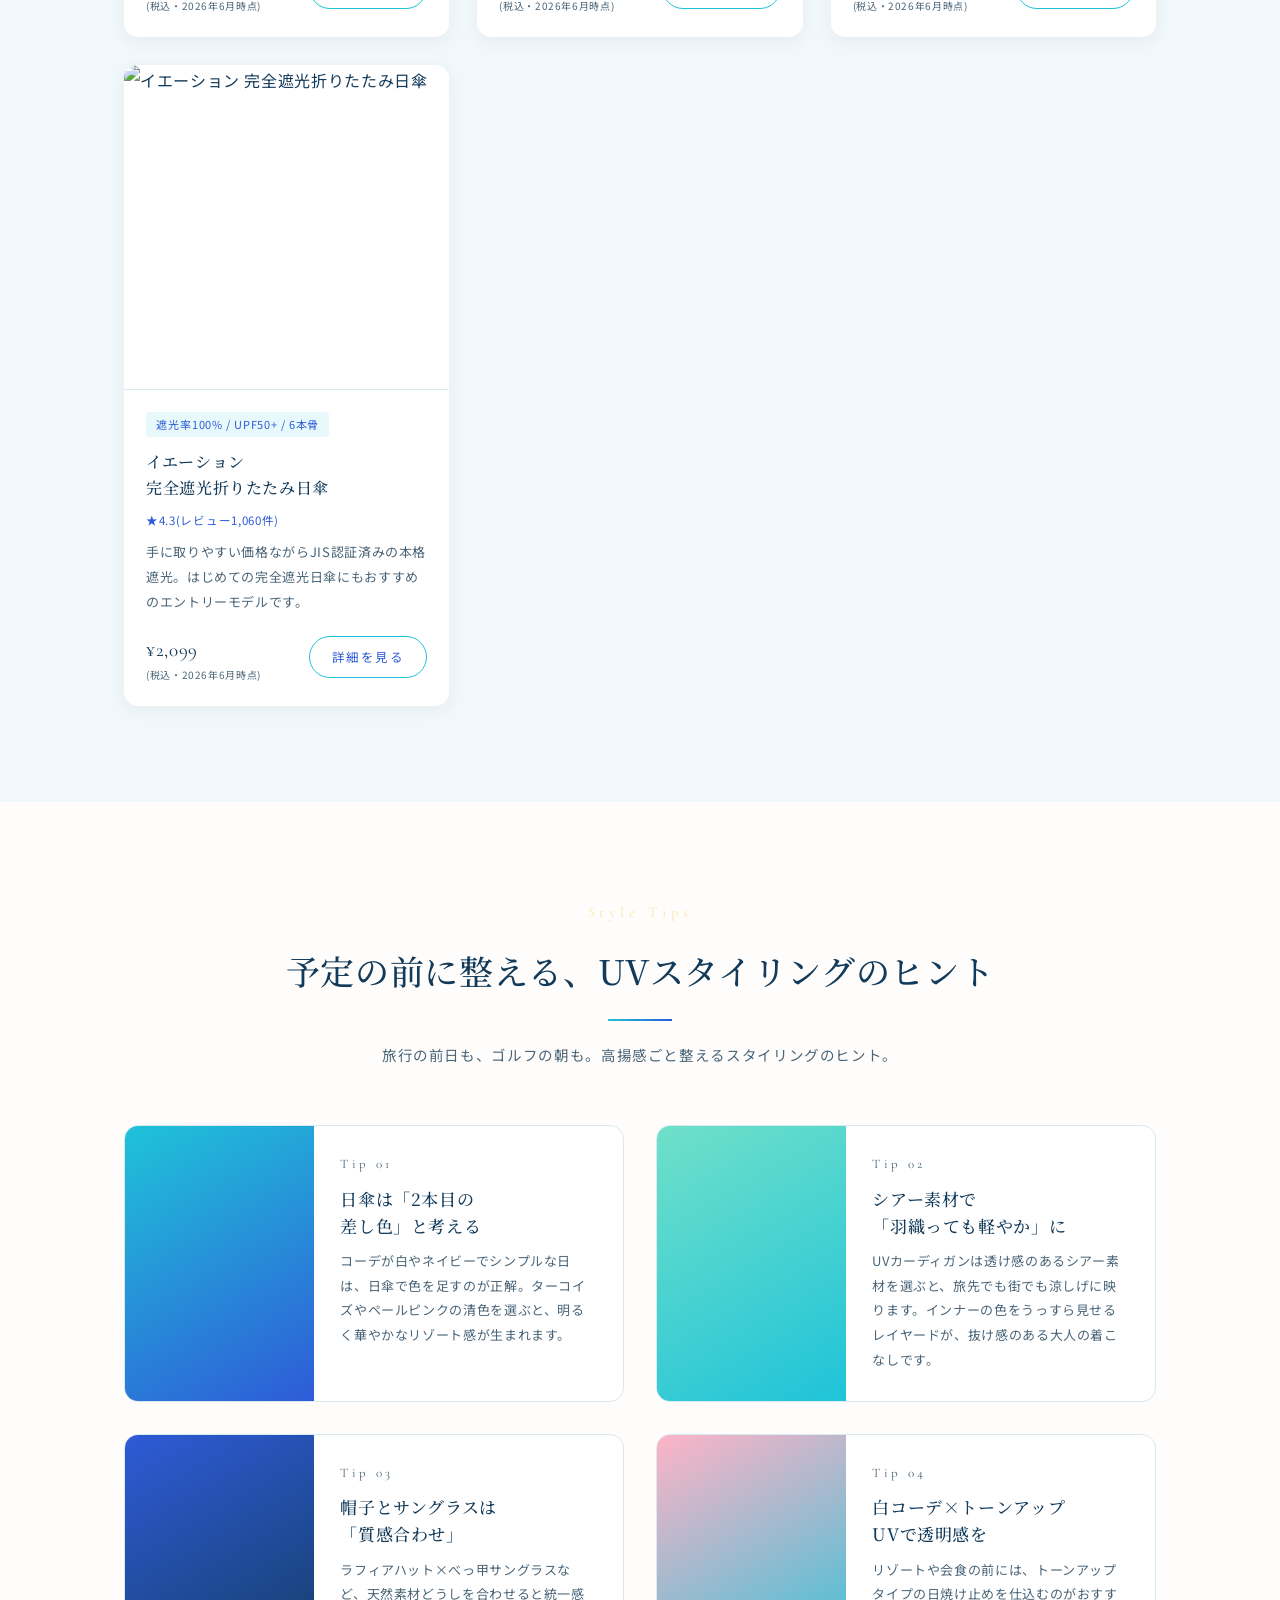
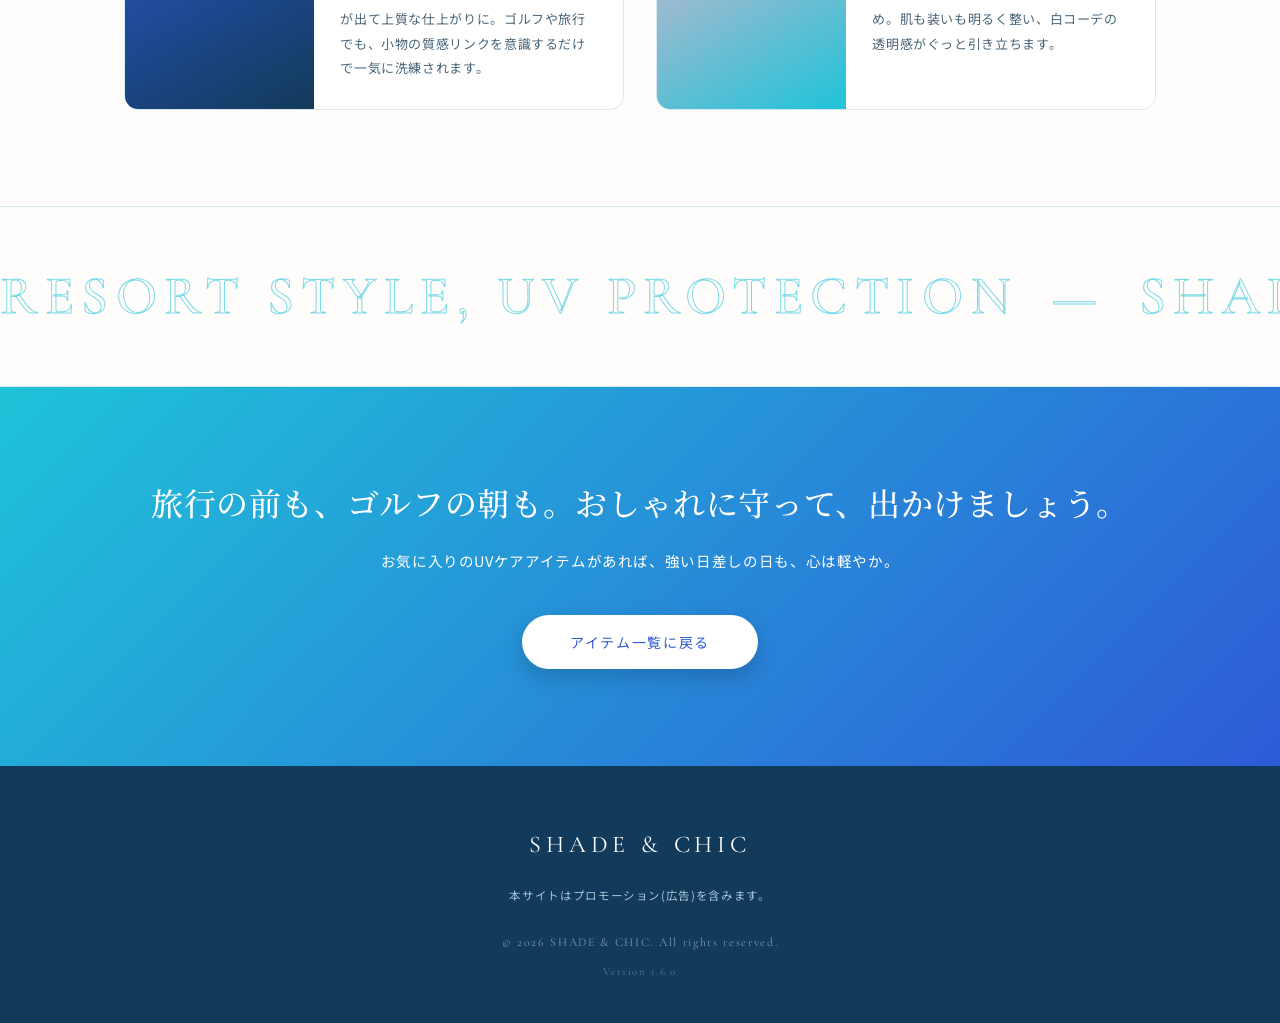
==== commit c85d1632: "アイテムセクションをカテゴリ軸→シーン軸に再構成(v1.9.0) Scene 01 旅行・出張の前に / Scene 02 ゴルフの朝に Scene 03 予定の前日に、きれいを仕込む / Scene" ====
--- a/index.html
+++ b/index.html
@@ -93,13 +93,177 @@
   <section id="items" class="section items">
     <div class="container">
       <p class="section-eyebrow">Recommended Items</p>
-      <h2 class="section-title">カテゴリ別・おすすめ<wbr>UVケアアイテム</h2>
+      <h2 class="section-title">シーン別・おすすめ<wbr>UVケアアイテム</h2>
       <p class="section-lead">旅行・出張・ゴルフ、予定のある毎日を彩るUVケアアイテムをご紹介します。楽天市場の人気ランキングとレビュー評価をもとにセレクトしました。<br>
       <small class="items-note">※価格・在庫・クーポンは変動します。最新の情報はリンク先(楽天市場)でご確認ください。</small></p>
 
-      <!-- 日傘 -->
+      <!-- Scene 01: 旅行・出張の前に -->
       <div class="category">
-        <h3 class="category-title"><span class="category-en">Parasol</span>日傘</h3>
+        <h3 class="category-title"><span class="category-en">Scene 01</span>旅行・出張の前に</h3>
+        <div class="item-grid">
+          <article class="item-card">
+            <div class="item-img img-parasol-2"><img loading="lazy" decoding="async" width="400" height="400" src="https://thumbnail.image.rakuten.co.jp/@0_mall/kroeus/cabinet/09713485/09778536/10838473/1099.jpg?_ex=400x400" alt="超軽量 完全遮光折りたたみ日傘"></div>
+            <div class="item-body">
+              <p class="item-tag">遮光率100% / 超軽量 / 晴雨兼用</p>
+              <h4 class="item-name">超軽量 完全遮光折りたたみ日傘</h4>
+              <p class="item-review">★4.3(レビュー1,237件)</p>
+              <p class="item-desc">バッグに入れっぱなしにできる軽さが魅力。完全遮光でUVをしっかりカットし、旅行にも日常にも連れ出したい定番の一本です。</p>
+              <div class="item-foot">
+                <span class="item-price">¥2,799<small>(税込・2026年6月時点)</small></span>
+                <a href="https://hb.afl.rakuten.co.jp/hgc/g00svzj3.ajsse032.g00svzj3.ajssf0c9/?pc=https%3A%2F%2Fitem.rakuten.co.jp%2Fkroeus%2Fzds03-1c%2F&amp;m=http%3A%2F%2Fm.rakuten.co.jp%2Fkroeus%2Fi%2F10000505%2F&amp;rafcid=wsc_i_is_41c5c3dc-1c72-4f11-802c-dc086ff29a0a" class="btn btn-detail" target="_blank" rel="noopener sponsored">詳細を見る</a>
+              </div>
+            </div>
+          </article>
+          <article class="item-card">
+            <div class="item-img img-cardigan-1"><img loading="lazy" decoding="async" width="400" height="400" src="https://thumbnail.image.rakuten.co.jp/@0_mall/hhh-style/cabinet/40521/d584-3.jpg?_ex=400x400" alt="ホワイト 接触冷感ドルマンカーディガン"></div>
+            <div class="item-body">
+              <p class="item-tag">UVカット / 接触冷感 / ドルマン</p>
+              <h4 class="item-name">ドルマンカーディガン ホワイト(接触冷感)</h4>
+              <p class="item-review">★4.5(レビュー100件)</p>
+              <p class="item-desc">肌触りサラサラ、心地よくひんやり。たっぷりとしたドルマンシルエットの白は、羽織るだけで「着る日焼け止め」になる一枚です。</p>
+              <div class="item-foot">
+                <span class="item-price">¥3,960<small>(税込・2026年6月時点)</small></span>
+                <a href="https://hb.afl.rakuten.co.jp/hgc/g00s53c3.ajssed7b.g00s53c3.ajssff3f/?pc=https%3A%2F%2Fitem.rakuten.co.jp%2Fhhh-style%2Fd584%2F&amp;m=http%3A%2F%2Fm.rakuten.co.jp%2Fhhh-style%2Fi%2F10028760%2F&amp;rafcid=wsc_i_is_41c5c3dc-1c72-4f11-802c-dc086ff29a0a" class="btn btn-detail" target="_blank" rel="noopener sponsored">詳細を見る</a>
+              </div>
+            </div>
+          </article>
+          <article class="item-card">
+            <div class="item-img img-sunglasses-3"><img loading="lazy" decoding="async" width="400" height="400" src="https://thumbnail.image.rakuten.co.jp/@0_mall/hopnic/cabinet/407-bihada/imgrc0109422390.jpg?_ex=400x400" alt="鯖江発 調光メラニンサングラス"></div>
+            <div class="item-body">
+              <p class="item-tag">UVカット / 調光×偏光 / 鯖江の専門店</p>
+              <h4 class="item-name">鯖江発 調光メラニンサングラス</h4>
+              <p class="item-review">★4.5(レビュー445件)</p>
+              <p class="item-desc">日差しの強さに合わせてレンズの濃さが自動で変わる調光タイプ。屋内外を行き来する旅先でも、かけ替えいらずで快適です。</p>
+              <div class="item-foot">
+                <span class="item-price">¥6,990<small>(税込・2026年6月時点)</small></span>
+                <a href="https://hb.afl.rakuten.co.jp/hgc/g00rzna3.ajsse521.g00rzna3.ajssf905/?pc=https%3A%2F%2Fitem.rakuten.co.jp%2Fhopnic%2Fpo_h3107-12br_01%2F&amp;m=http%3A%2F%2Fm.rakuten.co.jp%2Fhopnic%2Fi%2F10002457%2F&amp;rafcid=wsc_i_is_41c5c3dc-1c72-4f11-802c-dc086ff29a0a" class="btn btn-detail" target="_blank" rel="noopener sponsored">詳細を見る</a>
+              </div>
+            </div>
+          </article>
+        </div>
+      </div>
+
+      <!-- Scene 02: ゴルフの朝に -->
+      <div class="category">
+        <h3 class="category-title"><span class="category-en">Scene 02</span>ゴルフの朝に</h3>
+        <div class="item-grid">
+          <article class="item-card">
+            <div class="item-img img-hat-1"><img loading="lazy" decoding="async" width="400" height="400" src="https://thumbnail.image.rakuten.co.jp/@0_mall/boushiya-looandc/cabinet/07914487/002/002_01_1.jpg?_ex=400x400" alt="完全遮光つば広UVハット"></div>
+            <div class="item-body">
+              <p class="item-tag">完全遮光100% / あご紐付き / 洗濯機OK</p>
+              <h4 class="item-name">完全遮光つば広UVハット</h4>
+              <p class="item-review">★4.4(レビュー6,520件)</p>
+              <p class="item-desc">つばの上げ下げが自由自在、あご紐付きで風に飛ばない。洗濯機で洗えるのもうれしい、「かぶる日傘」と呼ばれる実力派。</p>
+              <div class="item-foot">
+                <span class="item-price">¥2,980<small>(税込・2026年6月時点)</small></span>
+                <a href="https://hb.afl.rakuten.co.jp/hgc/g00txua3.ajsse8c5.g00txua3.ajssf68d/?pc=https%3A%2F%2Fitem.rakuten.co.jp%2Fboushiya-looandc%2F002%2F&amp;m=http%3A%2F%2Fm.rakuten.co.jp%2Fboushiya-looandc%2Fi%2F10000006%2F&amp;rafcid=wsc_i_is_41c5c3dc-1c72-4f11-802c-dc086ff29a0a" class="btn btn-detail" target="_blank" rel="noopener sponsored">詳細を見る</a>
+              </div>
+            </div>
+          </article>
+          <article class="item-card">
+            <div class="item-img img-sunglasses-1"><img loading="lazy" decoding="async" width="400" height="400" src="https://thumbnail.image.rakuten.co.jp/@0_mall/hopnic/cabinet/po_h3107/thumbnail.jpg?_ex=400x400" alt="鯖江発 ネオコントラスト偏光サングラス"></div>
+            <div class="item-body">
+              <p class="item-tag">UVカット / 偏光レンズ / 鯖江の専門店</p>
+              <h4 class="item-name">鯖江発 ネオコントラスト偏光サングラス</h4>
+              <p class="item-review">★4.6(レビュー589件)</p>
+              <p class="item-desc">めがねの聖地・鯖江の専門店が手がける本格派。眩しさだけを選んで抑えるレンズで、コース上の視界がクリアに。</p>
+              <div class="item-foot">
+                <span class="item-price">¥6,600<small>(税込・2026年6月時点)</small></span>
+                <a href="https://hb.afl.rakuten.co.jp/hgc/g00rzna3.ajsse521.g00rzna3.ajssf905/?pc=https%3A%2F%2Fitem.rakuten.co.jp%2Fhopnic%2Fpo_h3107-12br_02%2F&amp;m=http%3A%2F%2Fm.rakuten.co.jp%2Fhopnic%2Fi%2F10002242%2F&amp;rafcid=wsc_i_is_41c5c3dc-1c72-4f11-802c-dc086ff29a0a" class="btn btn-detail" target="_blank" rel="noopener sponsored">詳細を見る</a>
+              </div>
+            </div>
+          </article>
+          <article class="item-card">
+            <div class="item-img img-sunscreen-3"><img loading="lazy" decoding="async" width="400" height="400" src="https://thumbnail.image.rakuten.co.jp/@0_mall/shiro-no-sakura/cabinet/07761256/07761260/07761264/himawari_redesign.jpg?_ex=400x400" alt="シロノサクラ。UVエッセンスジェル"></div>
+            <div class="item-body">
+              <p class="item-tag">SPF50+ / ジェルタイプ / ブルーライトカット</p>
+              <h4 class="item-name">シロノサクラ。UVエッセンスジェル</h4>
+              <p class="item-review">★4.7(レビュー1,589件)</p>
+              <p class="item-desc">★4.7超えの高評価ジェル。みずみずしい塗り心地で塗り直しが苦にならない。プチプラで顔にもからだにも惜しみなく使えます。</p>
+              <div class="item-foot">
+                <span class="item-price">¥800<small>(税込・2026年6月時点)</small></span>
+                <a href="https://hb.afl.rakuten.co.jp/hgc/g00tqqt3.ajssec96.g00tqqt3.ajssfee9/?pc=https%3A%2F%2Fitem.rakuten.co.jp%2Fshiro-no-sakura%2Fsns_himawari_01%2F&amp;m=http%3A%2F%2Fm.rakuten.co.jp%2Fshiro-no-sakura%2Fi%2F10000046%2F&amp;rafcid=wsc_i_is_41c5c3dc-1c72-4f11-802c-dc086ff29a0a" class="btn btn-detail" target="_blank" rel="noopener sponsored">詳細を見る</a>
+              </div>
+            </div>
+          </article>
+          <article class="item-card">
+            <div class="item-img img-cardigan-3"><img loading="lazy" decoding="async" width="400" height="400" src="https://thumbnail.image.rakuten.co.jp/@0_mall/hhh-style/cabinet/40521/d584-2.jpg?_ex=400x400" alt="イエロー 接触冷感ドルマンカーディガン"></div>
+            <div class="item-body">
+              <p class="item-tag">UVカット / 接触冷感 / ドルマン</p>
+              <h4 class="item-name">ドルマンカーディガン イエロー(接触冷感)</h4>
+              <p class="item-review">★4.5(レビュー100件)</p>
+              <p class="item-desc">明るいイエローがコーデの主役になる、累計1万枚突破の人気ドルマン。ゆったりシルエットで動きやすく、ラウンド中も快適です。</p>
+              <div class="item-foot">
+                <span class="item-price">¥3,960<small>(税込・2026年6月時点)</small></span>
+                <a href="https://hb.afl.rakuten.co.jp/hgc/g00s53c3.ajssed7b.g00s53c3.ajssff3f/?pc=https%3A%2F%2Fitem.rakuten.co.jp%2Fhhh-style%2Fd584%2F&amp;m=http%3A%2F%2Fm.rakuten.co.jp%2Fhhh-style%2Fi%2F10028760%2F&amp;rafcid=wsc_i_is_41c5c3dc-1c72-4f11-802c-dc086ff29a0a" class="btn btn-detail" target="_blank" rel="noopener sponsored">詳細を見る</a>
+              </div>
+            </div>
+          </article>
+        </div>
+      </div>
+
+      <!-- Scene 03: 予定の前日に、きれいを仕込む -->
+      <div class="category">
+        <h3 class="category-title"><span class="category-en">Scene 03</span>予定の前日に、きれいを仕込む</h3>
+        <div class="item-grid">
+          <article class="item-card">
+            <div class="item-img img-sunscreen-1"><img loading="lazy" decoding="async" width="400" height="400" src="https://thumbnail.image.rakuten.co.jp/@0_mall/be-garden/cabinet/item/tbnhs/250611_tbnhs01_top.jpg?_ex=400x400" alt="ヌルヒガサ UV美容液クリーム"></div>
+            <div class="item-body">
+              <p class="item-tag">SPF50+ / PA++++ / ノンケミカル</p>
+              <h4 class="item-name">ヌルヒガサ UV美容液クリーム</h4>
+              <p class="item-review">★4.3(レビュー709件)</p>
+              <p class="item-desc">「塗る日傘」の名のとおり、美容液感覚で使えるノンケミカル処方。大事な予定の前日から仕込んでおきたい、肌に優しい一本。</p>
+              <div class="item-foot">
+                <span class="item-price">¥2,780<small>(税込・2026年6月時点)</small></span>
+                <a href="https://hb.afl.rakuten.co.jp/hgc/g00qvig3.ajsse4cd.g00qvig3.ajssf5b5/?pc=https%3A%2F%2Fitem.rakuten.co.jp%2Fbe-garden%2Ftbnhs01%2F&amp;m=http%3A%2F%2Fm.rakuten.co.jp%2Fbe-garden%2Fi%2F10000577%2F&amp;rafcid=wsc_i_is_41c5c3dc-1c72-4f11-802c-dc086ff29a0a" class="btn btn-detail" target="_blank" rel="noopener sponsored">詳細を見る</a>
+              </div>
+            </div>
+          </article>
+          <article class="item-card">
+            <div class="item-img img-sunscreen-2"><img loading="lazy" decoding="async" width="400" height="400" src="https://thumbnail.image.rakuten.co.jp/@0_mall/foremost/cabinet/j/4934651579010.jpg?_ex=400x400" alt="ノブ UVシールドEX"></div>
+            <div class="item-body">
+              <p class="item-tag">SPF50+ / PA++++ / 敏感肌向け</p>
+              <h4 class="item-name">ノブ UVシールドEX</h4>
+              <p class="item-review">★4.7(レビュー54件)</p>
+              <p class="item-desc">皮膚科学に基づいた敏感肌ブランドの高SPFクリーム。紫外線吸収剤不使用で、肌をいたわりながらしっかり守ります。</p>
+              <div class="item-foot">
+                <span class="item-price">¥2,770<small>(税込・2026年6月時点)</small></span>
+                <a href="https://hb.afl.rakuten.co.jp/hgc/g00qa9l3.ajsse362.g00qa9l3.ajssfd2a/?pc=https%3A%2F%2Fitem.rakuten.co.jp%2Fforemost%2F4934651579010m%2F&amp;m=http%3A%2F%2Fm.rakuten.co.jp%2Fforemost%2Fi%2F10126773%2F&amp;rafcid=wsc_i_is_41c5c3dc-1c72-4f11-802c-dc086ff29a0a" class="btn btn-detail" target="_blank" rel="noopener sponsored">詳細を見る</a>
+              </div>
+            </div>
+          </article>
+          <article class="item-card">
+            <div class="item-img img-sunglasses-2"><img loading="lazy" decoding="async" width="400" height="400" src="https://thumbnail.image.rakuten.co.jp/@0_mall/eyeforyou/cabinet/ca-s606_202604/ca-s606.jpg?_ex=400x400" alt="クリスチャンオジャール メラニンサングラス"></div>
+            <div class="item-body">
+              <p class="item-tag">UVカット / 薄色レンズ / ブルーライトカット</p>
+              <h4 class="item-name">クリスチャンオジャール メラニンサングラス</h4>
+              <p class="item-review">★4.5(レビュー1,157件)</p>
+              <p class="item-desc">色が薄めのレンズで「かけても表情が見える」のが魅力。特許取得のメラニンレンズが瞳をいたわる、エレガントな一本。</p>
+              <div class="item-foot">
+                <span class="item-price">¥7,700<small>(税込・2026年6月時点)</small></span>
+                <a href="https://hb.afl.rakuten.co.jp/hgc/g00qkw63.ajsse794.g00qkw63.ajssf98f/?pc=https%3A%2F%2Fitem.rakuten.co.jp%2Feyeforyou%2Fca-s606%2F&amp;m=http%3A%2F%2Fm.rakuten.co.jp%2Feyeforyou%2Fi%2F10001391%2F&amp;rafcid=wsc_i_is_41c5c3dc-1c72-4f11-802c-dc086ff29a0a" class="btn btn-detail" target="_blank" rel="noopener sponsored">詳細を見る</a>
+              </div>
+            </div>
+          </article>
+          <article class="item-card">
+            <div class="item-img img-hat-3"><img loading="lazy" decoding="async" width="400" height="400" src="https://thumbnail.image.rakuten.co.jp/@0_mall/queenhead/cabinet/item/hat2/26ss_8004_00.jpg?_ex=400x400" alt="サイドリボン つば広ハット QUEENHAT"></div>
+            <div class="item-body">
+              <p class="item-tag">UVカット / つば広 / 折りたたみ</p>
+              <h4 class="item-name">サイドリボン つば広ハット「QUEENHAT」</h4>
+              <p class="item-review">★4.3(レビュー9,411件)</p>
+              <p class="item-desc">サイドのリボンがアクセントの上品なデザインで、きれいめコーデと好相性。特別な予定の日も、きちんと感を添えてくれます。</p>
+              <div class="item-foot">
+                <span class="item-price">¥3,780<small>(税込・2026年6月時点)</small></span>
+                <a href="https://hb.afl.rakuten.co.jp/hgc/g00rxn43.ajssec86.g00rxn43.ajssf25a/?pc=https%3A%2F%2Fitem.rakuten.co.jp%2Fqueenhead%2F0001-1%2F&amp;m=http%3A%2F%2Fm.rakuten.co.jp%2Fqueenhead%2Fi%2F10000002%2F&amp;rafcid=wsc_i_is_41c5c3dc-1c72-4f11-802c-dc086ff29a0a" class="btn btn-detail" target="_blank" rel="noopener sponsored">詳細を見る</a>
+              </div>
+            </div>
+          </article>
+        </div>
+      </div>
+
+      <!-- Scene 04: いつもの一日を、おしゃれに -->
+      <div class="category">
+        <h3 class="category-title"><span class="category-en">Scene 04</span>いつもの一日を、おしゃれに</h3>
         <div class="item-grid">
           <article class="item-card">
             <div class="item-img img-parasol-1"><img loading="lazy" decoding="async" width="400" height="400" src="https://thumbnail.image.rakuten.co.jp/@0_mall/homeycozy/cabinet/11729214/13205270/imgrc0108880396.jpg?_ex=400x400" alt="形状記憶フレーム 自動開閉日傘"></div>
@@ -115,15 +279,28 @@
             </div>
           </article>
           <article class="item-card">
-            <div class="item-img img-parasol-2"><img loading="lazy" decoding="async" width="400" height="400" src="https://thumbnail.image.rakuten.co.jp/@0_mall/kroeus/cabinet/09713485/09778536/10838473/1099.jpg?_ex=400x400" alt="超軽量 完全遮光折りたたみ日傘"></div>
-            <div class="item-body">
-              <p class="item-tag">遮光率100% / 超軽量 / 晴雨兼用</p>
-              <h4 class="item-name">超軽量 完全遮光折りたたみ日傘</h4>
-              <p class="item-review">★4.3(レビュー1,237件)</p>
-              <p class="item-desc">バッグに入れっぱなしにできる軽さが魅力。完全遮光でUVをしっかりカットし、旅行にも日常にも連れ出したい定番の一本です。</p>
-              <div class="item-foot">
-                <span class="item-price">¥2,799<small>(税込・2026年6月時点)</small></span>
-                <a href="https://hb.afl.rakuten.co.jp/hgc/g00svzj3.ajsse032.g00svzj3.ajssf0c9/?pc=https%3A%2F%2Fitem.rakuten.co.jp%2Fkroeus%2Fzds03-1c%2F&amp;m=http%3A%2F%2Fm.rakuten.co.jp%2Fkroeus%2Fi%2F10000505%2F&amp;rafcid=wsc_i_is_41c5c3dc-1c72-4f11-802c-dc086ff29a0a" class="btn btn-detail" target="_blank" rel="noopener sponsored">詳細を見る</a>
+            <div class="item-img img-hat-2"><img loading="lazy" decoding="async" width="400" height="400" src="https://thumbnail.image.rakuten.co.jp/@0_mall/bruck123/cabinet/05898699/12416414/12416519/00.jpg?_ex=400x400" alt="小顔見せUVカットハット"></div>
+            <div class="item-body">
+              <p class="item-tag">UVカット100% / 小顔効果 / 折りたたみ</p>
+              <h4 class="item-name">小顔見せUVカットハット</h4>
+              <p class="item-review">★4.3(レビュー6,906件)</p>
+              <p class="item-desc">楽天ランキング1位を160回以上獲得した人気モデル。深めのつばで小顔見せが叶い、たたんでバッグに入れられます。</p>
+              <div class="item-foot">
+                <span class="item-price">¥2,980<small>(税込・2026年6月時点)</small></span>
+                <a href="https://hb.afl.rakuten.co.jp/hgc/g00st5p3.ajssebec.g00st5p3.ajssf900/?pc=https%3A%2F%2Fitem.rakuten.co.jp%2Fbruck123%2F10000133%2F&amp;m=http%3A%2F%2Fm.rakuten.co.jp%2Fbruck123%2Fi%2F10000152%2F&amp;rafcid=wsc_i_is_41c5c3dc-1c72-4f11-802c-dc086ff29a0a" class="btn btn-detail" target="_blank" rel="noopener sponsored">詳細を見る</a>
+              </div>
+            </div>
+          </article>
+          <article class="item-card">
+            <div class="item-img img-cardigan-2"><img loading="lazy" decoding="async" width="400" height="400" src="https://thumbnail.image.rakuten.co.jp/@0_mall/mobacaba/cabinet/img_c3701-c3800/c3703_750_r.jpg?_ex=400x400" alt="ネイビー 丈が選べるシアーカーディガン"></div>
+            <div class="item-body">
+              <p class="item-tag">紫外線カット / 洗える / 3丈展開</p>
+              <h4 class="item-name">ネイビー 丈が選べるシアーカーディガン</h4>
+              <p class="item-review">★4.4(レビュー1,545件)</p>
+              <p class="item-desc">深みのあるネイビーが白コーデをきりっと引き締める。ショート・ミディアム・ロングの3丈から選べる、自宅で洗えるロングセラー。</p>
+              <div class="item-foot">
+                <span class="item-price">¥1,490<small>(税込・2026年6月時点)</small></span>
+                <a href="https://hb.afl.rakuten.co.jp/hgc/g00qe3e3.ajssef4a.g00qe3e3.ajssf302/?pc=https%3A%2F%2Fitem.rakuten.co.jp%2Fmobacaba%2Fc3703%2F&amp;m=http%3A%2F%2Fm.rakuten.co.jp%2Fmobacaba%2Fi%2F10030163%2F&amp;rafcid=wsc_i_is_41c5c3dc-1c72-4f11-802c-dc086ff29a0a" class="btn btn-detail" target="_blank" rel="noopener sponsored">詳細を見る</a>
               </div>
             </div>
           </article>
@@ -137,190 +314,6 @@
               <div class="item-foot">
                 <span class="item-price">¥2,099<small>(税込・2026年6月時点)</small></span>
                 <a href="https://hb.afl.rakuten.co.jp/hgc/g00u5pk3.ajssea0d.g00u5pk3.ajssf155/?pc=https%3A%2F%2Fitem.rakuten.co.jp%2Fkatushop%2Fzds02-c%2F&amp;m=http%3A%2F%2Fm.rakuten.co.jp%2Fkatushop%2Fi%2F10000111%2F&amp;rafcid=wsc_i_is_41c5c3dc-1c72-4f11-802c-dc086ff29a0a" class="btn btn-detail" target="_blank" rel="noopener sponsored">詳細を見る</a>
-              </div>
-            </div>
-          </article>
-        </div>
-      </div>
-
-      <!-- UVカットカーディガン -->
-      <div class="category">
-        <h3 class="category-title"><span class="category-en">Cardigan</span>UVカットカーディガン</h3>
-        <div class="item-grid">
-          <article class="item-card">
-            <div class="item-img img-cardigan-1"><img loading="lazy" decoding="async" width="400" height="400" src="https://thumbnail.image.rakuten.co.jp/@0_mall/hhh-style/cabinet/40521/d584-3.jpg?_ex=400x400" alt="ホワイト 接触冷感ドルマンカーディガン"></div>
-            <div class="item-body">
-              <p class="item-tag">UVカット / 接触冷感 / ドルマン</p>
-              <h4 class="item-name">ドルマンカーディガン ホワイト(接触冷感)</h4>
-              <p class="item-review">★4.5(レビュー100件)</p>
-              <p class="item-desc">肌触りサラサラ、心地よくひんやり。たっぷりとしたドルマンシルエットの白は、羽織るだけで「着る日焼け止め」になる一枚です。</p>
-              <div class="item-foot">
-                <span class="item-price">¥3,960<small>(税込・2026年6月時点)</small></span>
-                <a href="https://hb.afl.rakuten.co.jp/hgc/g00s53c3.ajssed7b.g00s53c3.ajssff3f/?pc=https%3A%2F%2Fitem.rakuten.co.jp%2Fhhh-style%2Fd584%2F&amp;m=http%3A%2F%2Fm.rakuten.co.jp%2Fhhh-style%2Fi%2F10028760%2F&amp;rafcid=wsc_i_is_41c5c3dc-1c72-4f11-802c-dc086ff29a0a" class="btn btn-detail" target="_blank" rel="noopener sponsored">詳細を見る</a>
-              </div>
-            </div>
-          </article>
-          <article class="item-card">
-            <div class="item-img img-cardigan-2"><img loading="lazy" decoding="async" width="400" height="400" src="https://thumbnail.image.rakuten.co.jp/@0_mall/mobacaba/cabinet/img_c3701-c3800/c3703_750_r.jpg?_ex=400x400" alt="ネイビー 丈が選べるシアーカーディガン"></div>
-            <div class="item-body">
-              <p class="item-tag">紫外線カット / 洗える / 3丈展開</p>
-              <h4 class="item-name">ネイビー 丈が選べるシアーカーディガン</h4>
-              <p class="item-review">★4.4(レビュー1,545件)</p>
-              <p class="item-desc">深みのあるネイビーが白コーデをきりっと引き締める。ショート・ミディアム・ロングの3丈から選べる、自宅で洗えるロングセラー。</p>
-              <div class="item-foot">
-                <span class="item-price">¥1,490<small>(税込・2026年6月時点)</small></span>
-                <a href="https://hb.afl.rakuten.co.jp/hgc/g00qe3e3.ajssef4a.g00qe3e3.ajssf302/?pc=https%3A%2F%2Fitem.rakuten.co.jp%2Fmobacaba%2Fc3703%2F&amp;m=http%3A%2F%2Fm.rakuten.co.jp%2Fmobacaba%2Fi%2F10030163%2F&amp;rafcid=wsc_i_is_41c5c3dc-1c72-4f11-802c-dc086ff29a0a" class="btn btn-detail" target="_blank" rel="noopener sponsored">詳細を見る</a>
-              </div>
-            </div>
-          </article>
-          <article class="item-card">
-            <div class="item-img img-cardigan-3"><img loading="lazy" decoding="async" width="400" height="400" src="https://thumbnail.image.rakuten.co.jp/@0_mall/hhh-style/cabinet/40521/d584-2.jpg?_ex=400x400" alt="イエロー 接触冷感ドルマンカーディガン"></div>
-            <div class="item-body">
-              <p class="item-tag">UVカット / 接触冷感 / ドルマン</p>
-              <h4 class="item-name">ドルマンカーディガン イエロー(接触冷感)</h4>
-              <p class="item-review">★4.5(レビュー100件)</p>
-              <p class="item-desc">明るいイエローがコーデの主役になる、累計1万枚突破の人気ドルマン。旅先でも日常でも、ゆったりシルエットで体型カバーも叶います。</p>
-              <div class="item-foot">
-                <span class="item-price">¥3,960<small>(税込・2026年6月時点)</small></span>
-                <a href="https://hb.afl.rakuten.co.jp/hgc/g00s53c3.ajssed7b.g00s53c3.ajssff3f/?pc=https%3A%2F%2Fitem.rakuten.co.jp%2Fhhh-style%2Fd584%2F&amp;m=http%3A%2F%2Fm.rakuten.co.jp%2Fhhh-style%2Fi%2F10028760%2F&amp;rafcid=wsc_i_is_41c5c3dc-1c72-4f11-802c-dc086ff29a0a" class="btn btn-detail" target="_blank" rel="noopener sponsored">詳細を見る</a>
-              </div>
-            </div>
-          </article>
-        </div>
-      </div>
-
-      <!-- 帽子 -->
-      <div class="category">
-        <h3 class="category-title"><span class="category-en">Hat</span>帽子</h3>
-        <div class="item-grid">
-          <article class="item-card">
-            <div class="item-img img-hat-1"><img loading="lazy" decoding="async" width="400" height="400" src="https://thumbnail.image.rakuten.co.jp/@0_mall/boushiya-looandc/cabinet/07914487/002/002_01_1.jpg?_ex=400x400" alt="完全遮光つば広UVハット"></div>
-            <div class="item-body">
-              <p class="item-tag">完全遮光100% / あご紐付き / 洗濯機OK</p>
-              <h4 class="item-name">完全遮光つば広UVハット</h4>
-              <p class="item-review">★4.4(レビュー6,520件)</p>
-              <p class="item-desc">つばの上げ下げが自由自在、あご紐付きで自転車でも飛ばない。洗濯機で洗えるのもうれしい、「かぶる日傘」と呼ばれる実力派。</p>
-              <div class="item-foot">
-                <span class="item-price">¥2,980<small>(税込・2026年6月時点)</small></span>
-                <a href="https://hb.afl.rakuten.co.jp/hgc/g00txua3.ajsse8c5.g00txua3.ajssf68d/?pc=https%3A%2F%2Fitem.rakuten.co.jp%2Fboushiya-looandc%2F002%2F&amp;m=http%3A%2F%2Fm.rakuten.co.jp%2Fboushiya-looandc%2Fi%2F10000006%2F&amp;rafcid=wsc_i_is_41c5c3dc-1c72-4f11-802c-dc086ff29a0a" class="btn btn-detail" target="_blank" rel="noopener sponsored">詳細を見る</a>
-              </div>
-            </div>
-          </article>
-          <article class="item-card">
-            <div class="item-img img-hat-2"><img loading="lazy" decoding="async" width="400" height="400" src="https://thumbnail.image.rakuten.co.jp/@0_mall/bruck123/cabinet/05898699/12416414/12416519/00.jpg?_ex=400x400" alt="小顔見せUVカットハット"></div>
-            <div class="item-body">
-              <p class="item-tag">UVカット100% / 小顔効果 / 折りたたみ</p>
-              <h4 class="item-name">小顔見せUVカットハット</h4>
-              <p class="item-review">★4.3(レビュー6,906件)</p>
-              <p class="item-desc">楽天ランキング1位を160回以上獲得した人気モデル。深めのつばで小顔見せが叶い、たたんでバッグに入れられます。</p>
-              <div class="item-foot">
-                <span class="item-price">¥2,980<small>(税込・2026年6月時点)</small></span>
-                <a href="https://hb.afl.rakuten.co.jp/hgc/g00st5p3.ajssebec.g00st5p3.ajssf900/?pc=https%3A%2F%2Fitem.rakuten.co.jp%2Fbruck123%2F10000133%2F&amp;m=http%3A%2F%2Fm.rakuten.co.jp%2Fbruck123%2Fi%2F10000152%2F&amp;rafcid=wsc_i_is_41c5c3dc-1c72-4f11-802c-dc086ff29a0a" class="btn btn-detail" target="_blank" rel="noopener sponsored">詳細を見る</a>
-              </div>
-            </div>
-          </article>
-          <article class="item-card">
-            <div class="item-img img-hat-3"><img loading="lazy" decoding="async" width="400" height="400" src="https://thumbnail.image.rakuten.co.jp/@0_mall/queenhead/cabinet/item/hat2/26ss_8004_00.jpg?_ex=400x400" alt="サイドリボン つば広ハット QUEENHAT"></div>
-            <div class="item-body">
-              <p class="item-tag">UVカット / つば広 / 折りたたみ</p>
-              <h4 class="item-name">サイドリボン つば広ハット「QUEENHAT」</h4>
-              <p class="item-review">★4.3(レビュー9,411件)</p>
-              <p class="item-desc">サイドのリボンがアクセントの上品なデザインで、きれいめコーデと好相性。レビュー9,000件超えのロングセラーです。</p>
-              <div class="item-foot">
-                <span class="item-price">¥3,780<small>(税込・2026年6月時点)</small></span>
-                <a href="https://hb.afl.rakuten.co.jp/hgc/g00rxn43.ajssec86.g00rxn43.ajssf25a/?pc=https%3A%2F%2Fitem.rakuten.co.jp%2Fqueenhead%2F0001-1%2F&amp;m=http%3A%2F%2Fm.rakuten.co.jp%2Fqueenhead%2Fi%2F10000002%2F&amp;rafcid=wsc_i_is_41c5c3dc-1c72-4f11-802c-dc086ff29a0a" class="btn btn-detail" target="_blank" rel="noopener sponsored">詳細を見る</a>
-              </div>
-            </div>
-          </article>
-        </div>
-      </div>
-
-      <!-- サングラス -->
-      <div class="category">
-        <h3 class="category-title"><span class="category-en">Sunglasses</span>サングラス</h3>
-        <div class="item-grid">
-          <article class="item-card">
-            <div class="item-img img-sunglasses-1"><img loading="lazy" decoding="async" width="400" height="400" src="https://thumbnail.image.rakuten.co.jp/@0_mall/hopnic/cabinet/po_h3107/thumbnail.jpg?_ex=400x400" alt="鯖江発 ネオコントラスト偏光サングラス"></div>
-            <div class="item-body">
-              <p class="item-tag">UVカット / 偏光レンズ / 鯖江の専門店</p>
-              <h4 class="item-name">鯖江発 ネオコントラスト偏光サングラス</h4>
-              <p class="item-review">★4.6(レビュー589件)</p>
-              <p class="item-desc">めがねの聖地・鯖江の専門店が手がける本格派。眩しさだけを選んで抑えるレンズで、運転やお出かけの視界がクリアに。</p>
-              <div class="item-foot">
-                <span class="item-price">¥6,600<small>(税込・2026年6月時点)</small></span>
-                <a href="https://hb.afl.rakuten.co.jp/hgc/g00rzna3.ajsse521.g00rzna3.ajssf905/?pc=https%3A%2F%2Fitem.rakuten.co.jp%2Fhopnic%2Fpo_h3107-12br_02%2F&amp;m=http%3A%2F%2Fm.rakuten.co.jp%2Fhopnic%2Fi%2F10002242%2F&amp;rafcid=wsc_i_is_41c5c3dc-1c72-4f11-802c-dc086ff29a0a" class="btn btn-detail" target="_blank" rel="noopener sponsored">詳細を見る</a>
-              </div>
-            </div>
-          </article>
-          <article class="item-card">
-            <div class="item-img img-sunglasses-2"><img loading="lazy" decoding="async" width="400" height="400" src="https://thumbnail.image.rakuten.co.jp/@0_mall/eyeforyou/cabinet/ca-s606_202604/ca-s606.jpg?_ex=400x400" alt="クリスチャンオジャール メラニンサングラス"></div>
-            <div class="item-body">
-              <p class="item-tag">UVカット / 薄色レンズ / ブルーライトカット</p>
-              <h4 class="item-name">クリスチャンオジャール メラニンサングラス</h4>
-              <p class="item-review">★4.5(レビュー1,157件)</p>
-              <p class="item-desc">色が薄めのレンズで「かけても表情が見える」のが魅力。特許取得のメラニンレンズが瞳をいたわる、エレガントな一本。</p>
-              <div class="item-foot">
-                <span class="item-price">¥7,700<small>(税込・2026年6月時点)</small></span>
-                <a href="https://hb.afl.rakuten.co.jp/hgc/g00qkw63.ajsse794.g00qkw63.ajssf98f/?pc=https%3A%2F%2Fitem.rakuten.co.jp%2Feyeforyou%2Fca-s606%2F&amp;m=http%3A%2F%2Fm.rakuten.co.jp%2Feyeforyou%2Fi%2F10001391%2F&amp;rafcid=wsc_i_is_41c5c3dc-1c72-4f11-802c-dc086ff29a0a" class="btn btn-detail" target="_blank" rel="noopener sponsored">詳細を見る</a>
-              </div>
-            </div>
-          </article>
-          <article class="item-card">
-            <div class="item-img img-sunglasses-3"><img loading="lazy" decoding="async" width="400" height="400" src="https://thumbnail.image.rakuten.co.jp/@0_mall/hopnic/cabinet/407-bihada/imgrc0109422390.jpg?_ex=400x400" alt="鯖江発 調光メラニンサングラス"></div>
-            <div class="item-body">
-              <p class="item-tag">UVカット / 調光×偏光 / 鯖江の専門店</p>
-              <h4 class="item-name">鯖江発 調光メラニンサングラス</h4>
-              <p class="item-review">★4.5(レビュー445件)</p>
-              <p class="item-desc">日差しの強さに合わせてレンズの濃さが自動で変わる調光タイプ。屋内外を行き来する日も、かけ替えいらずで快適です。</p>
-              <div class="item-foot">
-                <span class="item-price">¥6,990<small>(税込・2026年6月時点)</small></span>
-                <a href="https://hb.afl.rakuten.co.jp/hgc/g00rzna3.ajsse521.g00rzna3.ajssf905/?pc=https%3A%2F%2Fitem.rakuten.co.jp%2Fhopnic%2Fpo_h3107-12br_01%2F&amp;m=http%3A%2F%2Fm.rakuten.co.jp%2Fhopnic%2Fi%2F10002457%2F&amp;rafcid=wsc_i_is_41c5c3dc-1c72-4f11-802c-dc086ff29a0a" class="btn btn-detail" target="_blank" rel="noopener sponsored">詳細を見る</a>
-              </div>
-            </div>
-          </article>
-        </div>
-      </div>
-
-      <!-- 日焼け止め -->
-      <div class="category">
-        <h3 class="category-title"><span class="category-en">Sunscreen</span>日焼け止め</h3>
-        <div class="item-grid">
-          <article class="item-card">
-            <div class="item-img img-sunscreen-1"><img loading="lazy" decoding="async" width="400" height="400" src="https://thumbnail.image.rakuten.co.jp/@0_mall/be-garden/cabinet/item/tbnhs/250611_tbnhs01_top.jpg?_ex=400x400" alt="ヌルヒガサ UV美容液クリーム"></div>
-            <div class="item-body">
-              <p class="item-tag">SPF50+ / PA++++ / ノンケミカル</p>
-              <h4 class="item-name">ヌルヒガサ UV美容液クリーム</h4>
-              <p class="item-review">★4.3(レビュー709件)</p>
-              <p class="item-desc">「塗る日傘」の名のとおり、美容液感覚で使えるノンケミカル処方。敏感肌でも使いやすく、顔にもからだにも。</p>
-              <div class="item-foot">
-                <span class="item-price">¥2,780<small>(税込・2026年6月時点)</small></span>
-                <a href="https://hb.afl.rakuten.co.jp/hgc/g00qvig3.ajsse4cd.g00qvig3.ajssf5b5/?pc=https%3A%2F%2Fitem.rakuten.co.jp%2Fbe-garden%2Ftbnhs01%2F&amp;m=http%3A%2F%2Fm.rakuten.co.jp%2Fbe-garden%2Fi%2F10000577%2F&amp;rafcid=wsc_i_is_41c5c3dc-1c72-4f11-802c-dc086ff29a0a" class="btn btn-detail" target="_blank" rel="noopener sponsored">詳細を見る</a>
-              </div>
-            </div>
-          </article>
-          <article class="item-card">
-            <div class="item-img img-sunscreen-2"><img loading="lazy" decoding="async" width="400" height="400" src="https://thumbnail.image.rakuten.co.jp/@0_mall/foremost/cabinet/j/4934651579010.jpg?_ex=400x400" alt="ノブ UVシールドEX"></div>
-            <div class="item-body">
-              <p class="item-tag">SPF50+ / PA++++ / 敏感肌向け</p>
-              <h4 class="item-name">ノブ UVシールドEX</h4>
-              <p class="item-review">★4.7(レビュー54件)</p>
-              <p class="item-desc">皮膚科学に基づいた敏感肌ブランドの高SPFクリーム。紫外線吸収剤不使用で、肌をいたわりながらしっかり守ります。</p>
-              <div class="item-foot">
-                <span class="item-price">¥2,770<small>(税込・2026年6月時点)</small></span>
-                <a href="https://hb.afl.rakuten.co.jp/hgc/g00qa9l3.ajsse362.g00qa9l3.ajssfd2a/?pc=https%3A%2F%2Fitem.rakuten.co.jp%2Fforemost%2F4934651579010m%2F&amp;m=http%3A%2F%2Fm.rakuten.co.jp%2Fforemost%2Fi%2F10126773%2F&amp;rafcid=wsc_i_is_41c5c3dc-1c72-4f11-802c-dc086ff29a0a" class="btn btn-detail" target="_blank" rel="noopener sponsored">詳細を見る</a>
-              </div>
-            </div>
-          </article>
-          <article class="item-card">
-            <div class="item-img img-sunscreen-3"><img loading="lazy" decoding="async" width="400" height="400" src="https://thumbnail.image.rakuten.co.jp/@0_mall/shiro-no-sakura/cabinet/07761256/07761260/07761264/himawari_redesign.jpg?_ex=400x400" alt="シロノサクラ。UVエッセンスジェル"></div>
-            <div class="item-body">
-              <p class="item-tag">SPF50+ / ジェルタイプ / ブルーライトカット</p>
-              <h4 class="item-name">シロノサクラ。UVエッセンスジェル</h4>
-              <p class="item-review">★4.7(レビュー1,589件)</p>
-              <p class="item-desc">★4.7超えの高評価ジェル。みずみずしい塗り心地で塗り直しが苦にならない。プチプラで顔にもからだにも惜しみなく使えます。</p>
-              <div class="item-foot">
-                <span class="item-price">¥800<small>(税込・2026年6月時点)</small></span>
-                <a href="https://hb.afl.rakuten.co.jp/hgc/g00tqqt3.ajssec96.g00tqqt3.ajssfee9/?pc=https%3A%2F%2Fitem.rakuten.co.jp%2Fshiro-no-sakura%2Fsns_himawari_01%2F&amp;m=http%3A%2F%2Fm.rakuten.co.jp%2Fshiro-no-sakura%2Fi%2F10000046%2F&amp;rafcid=wsc_i_is_41c5c3dc-1c72-4f11-802c-dc086ff29a0a" class="btn btn-detail" target="_blank" rel="noopener sponsored">詳細を見る</a>
               </div>
             </div>
           </article>
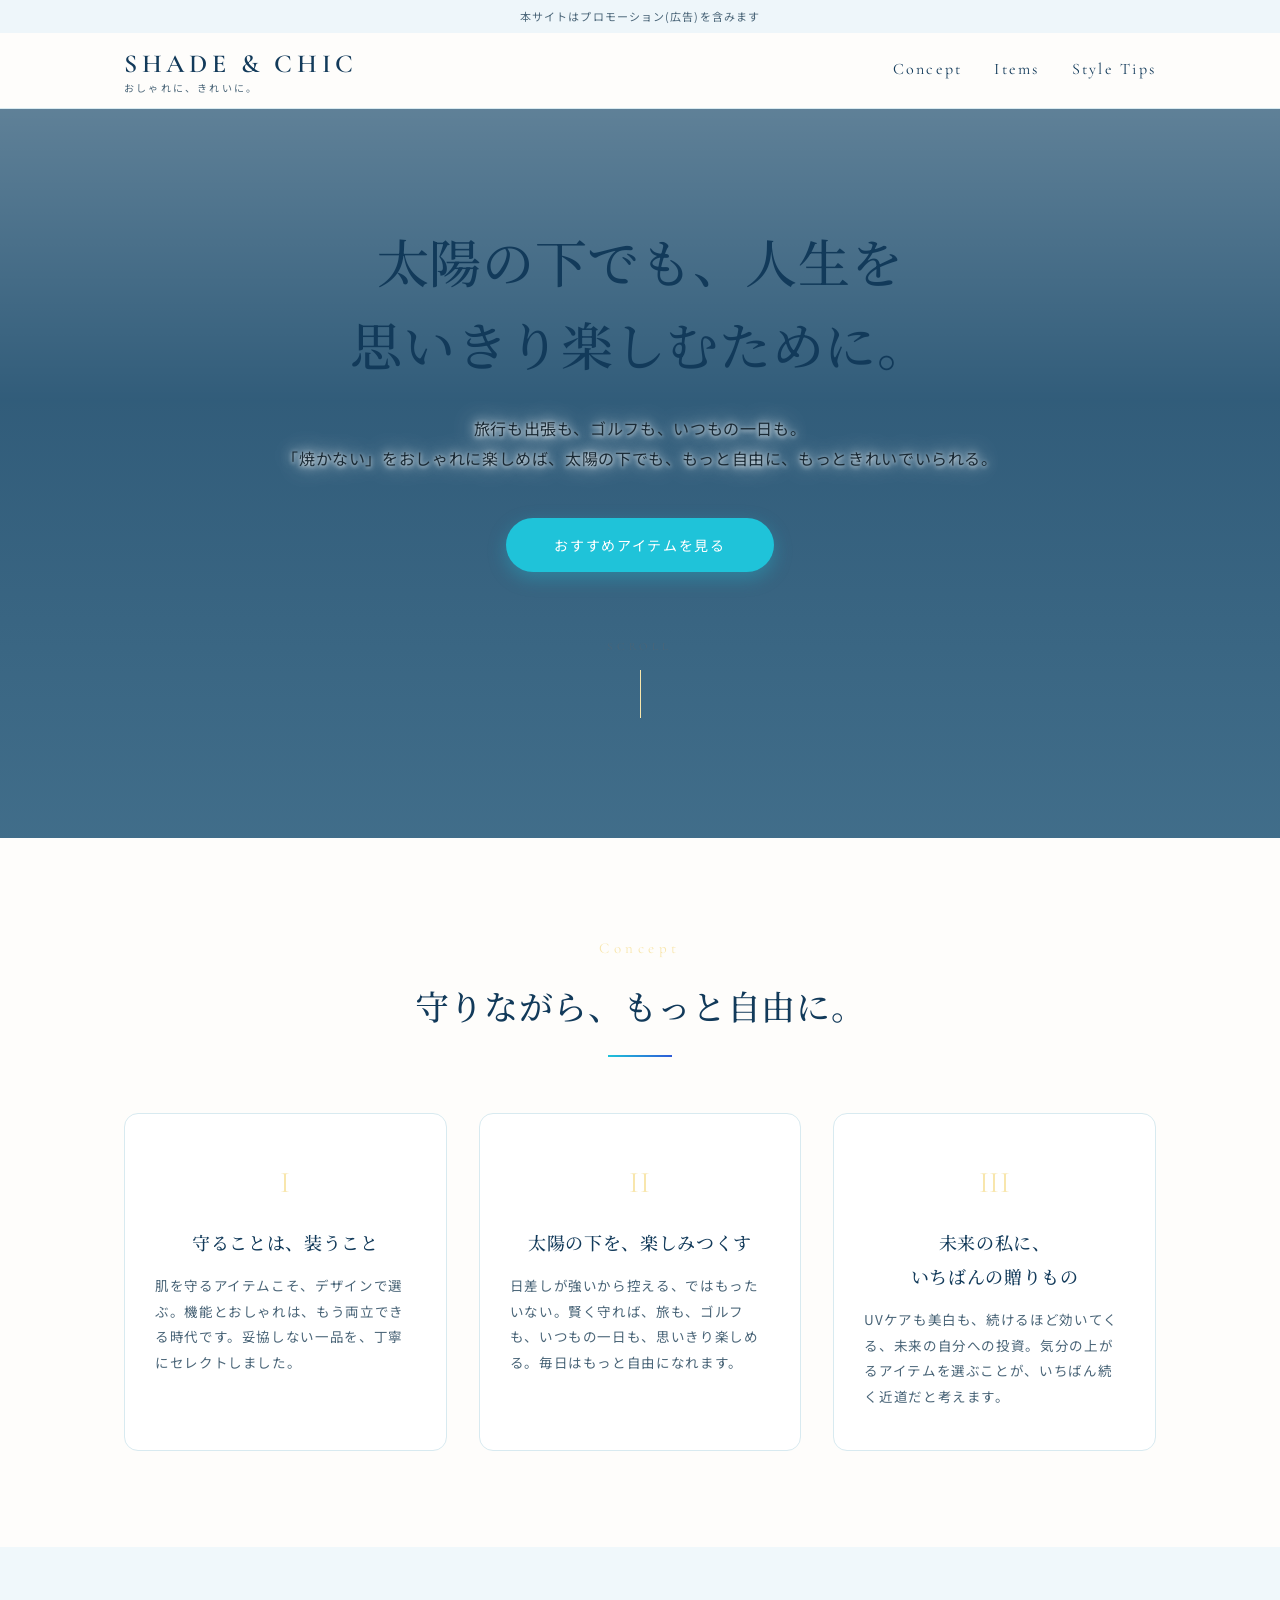
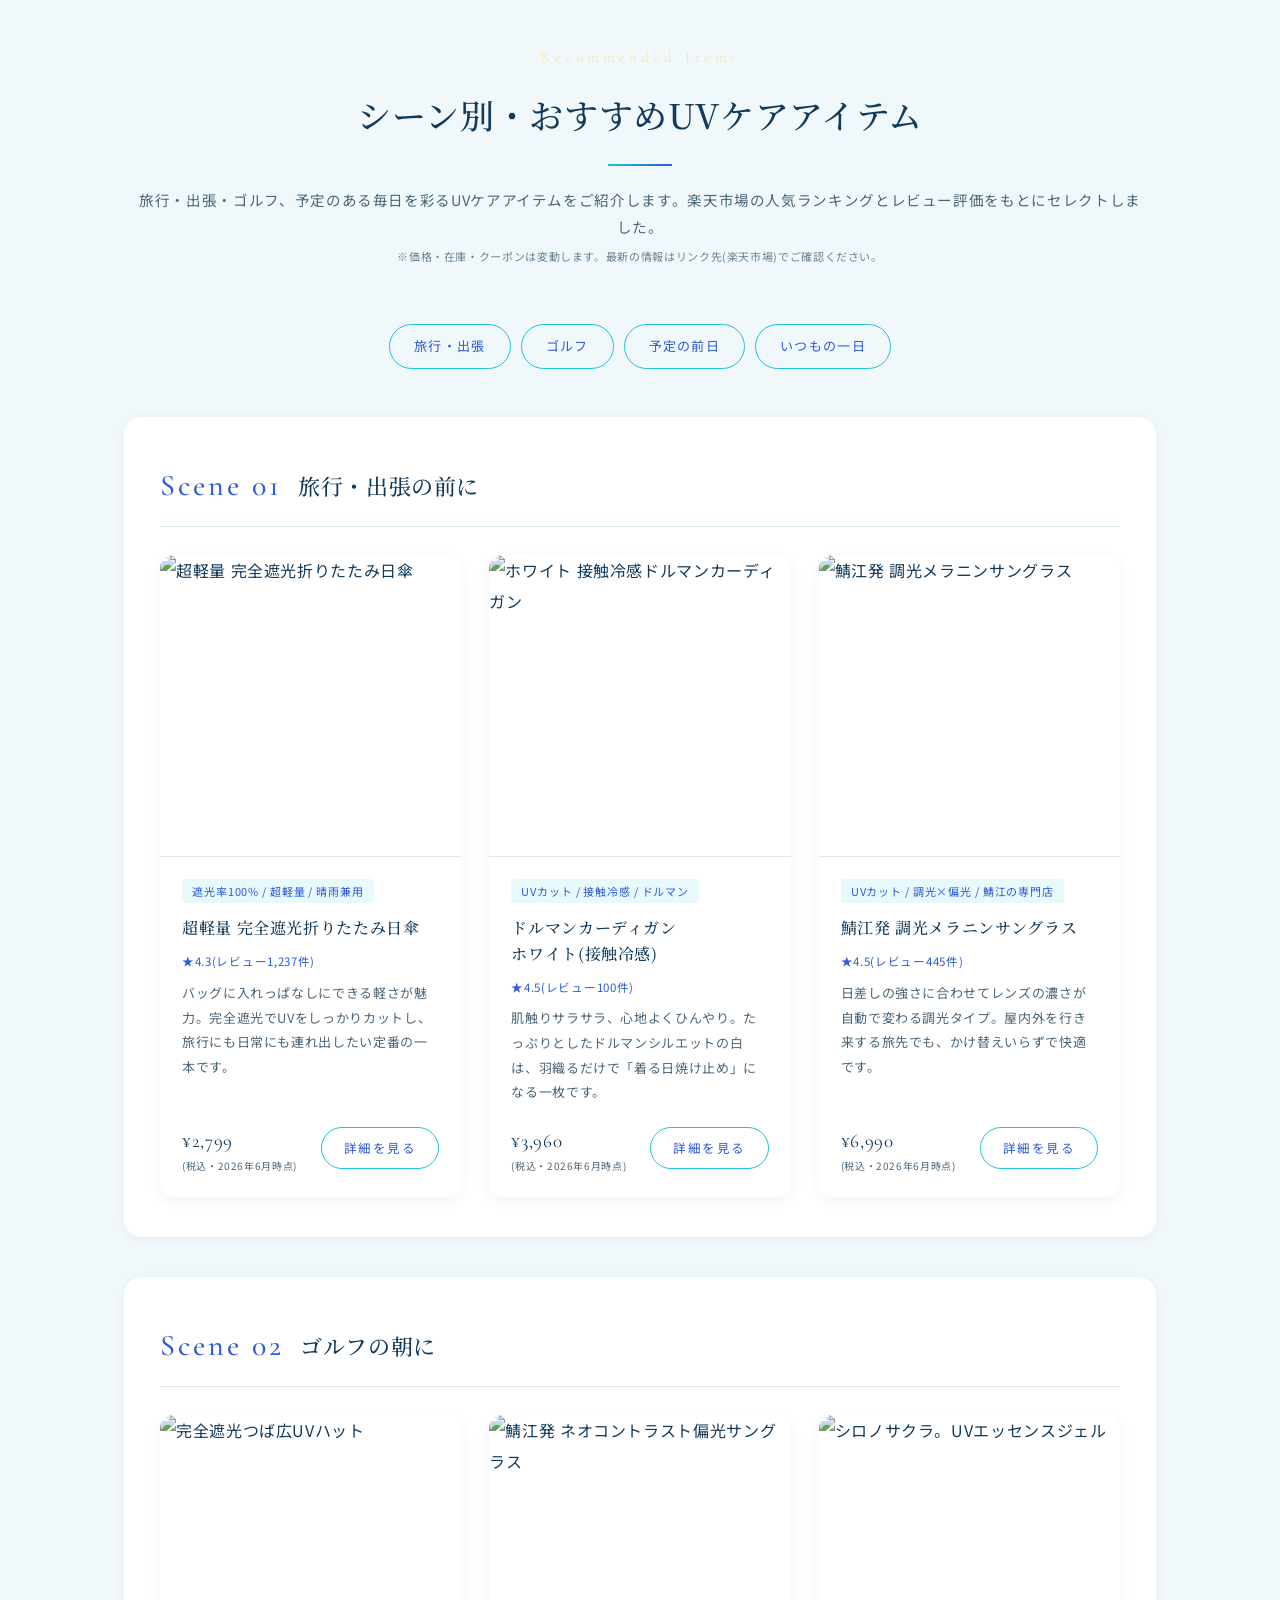
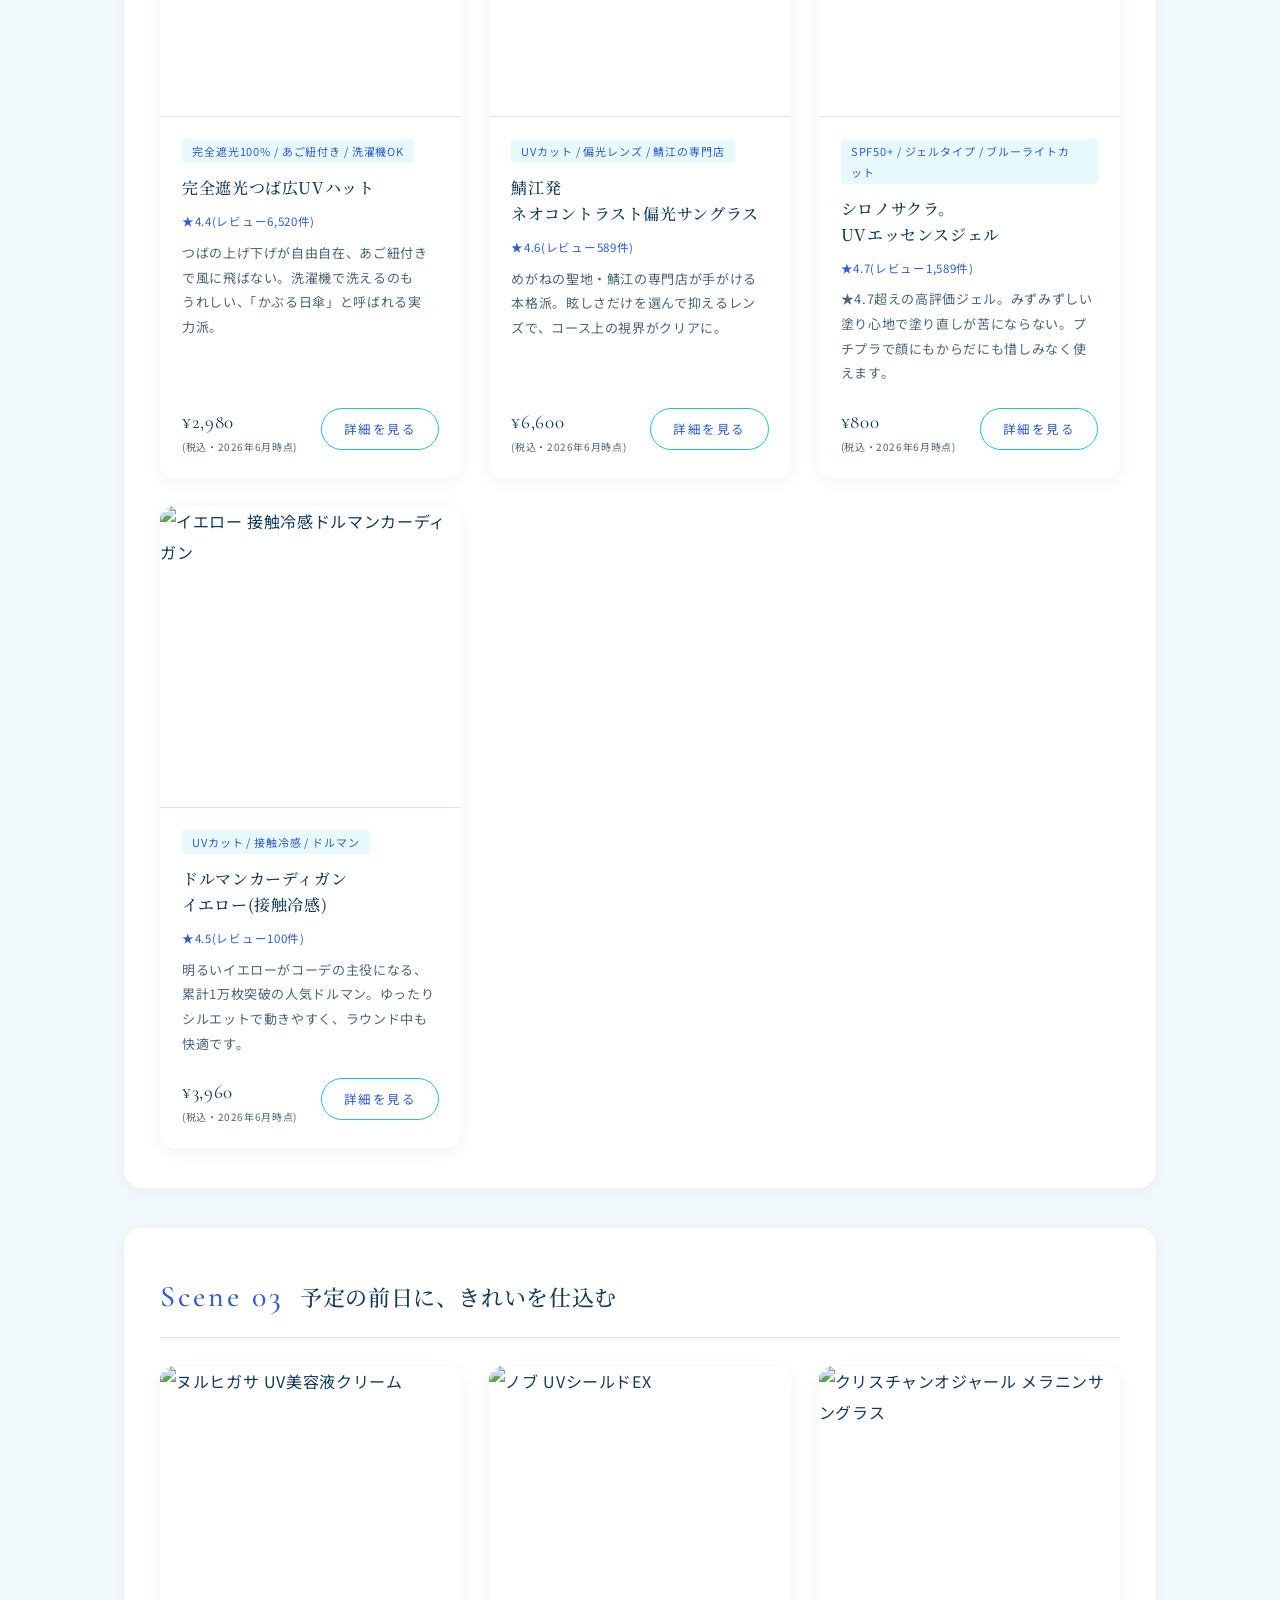
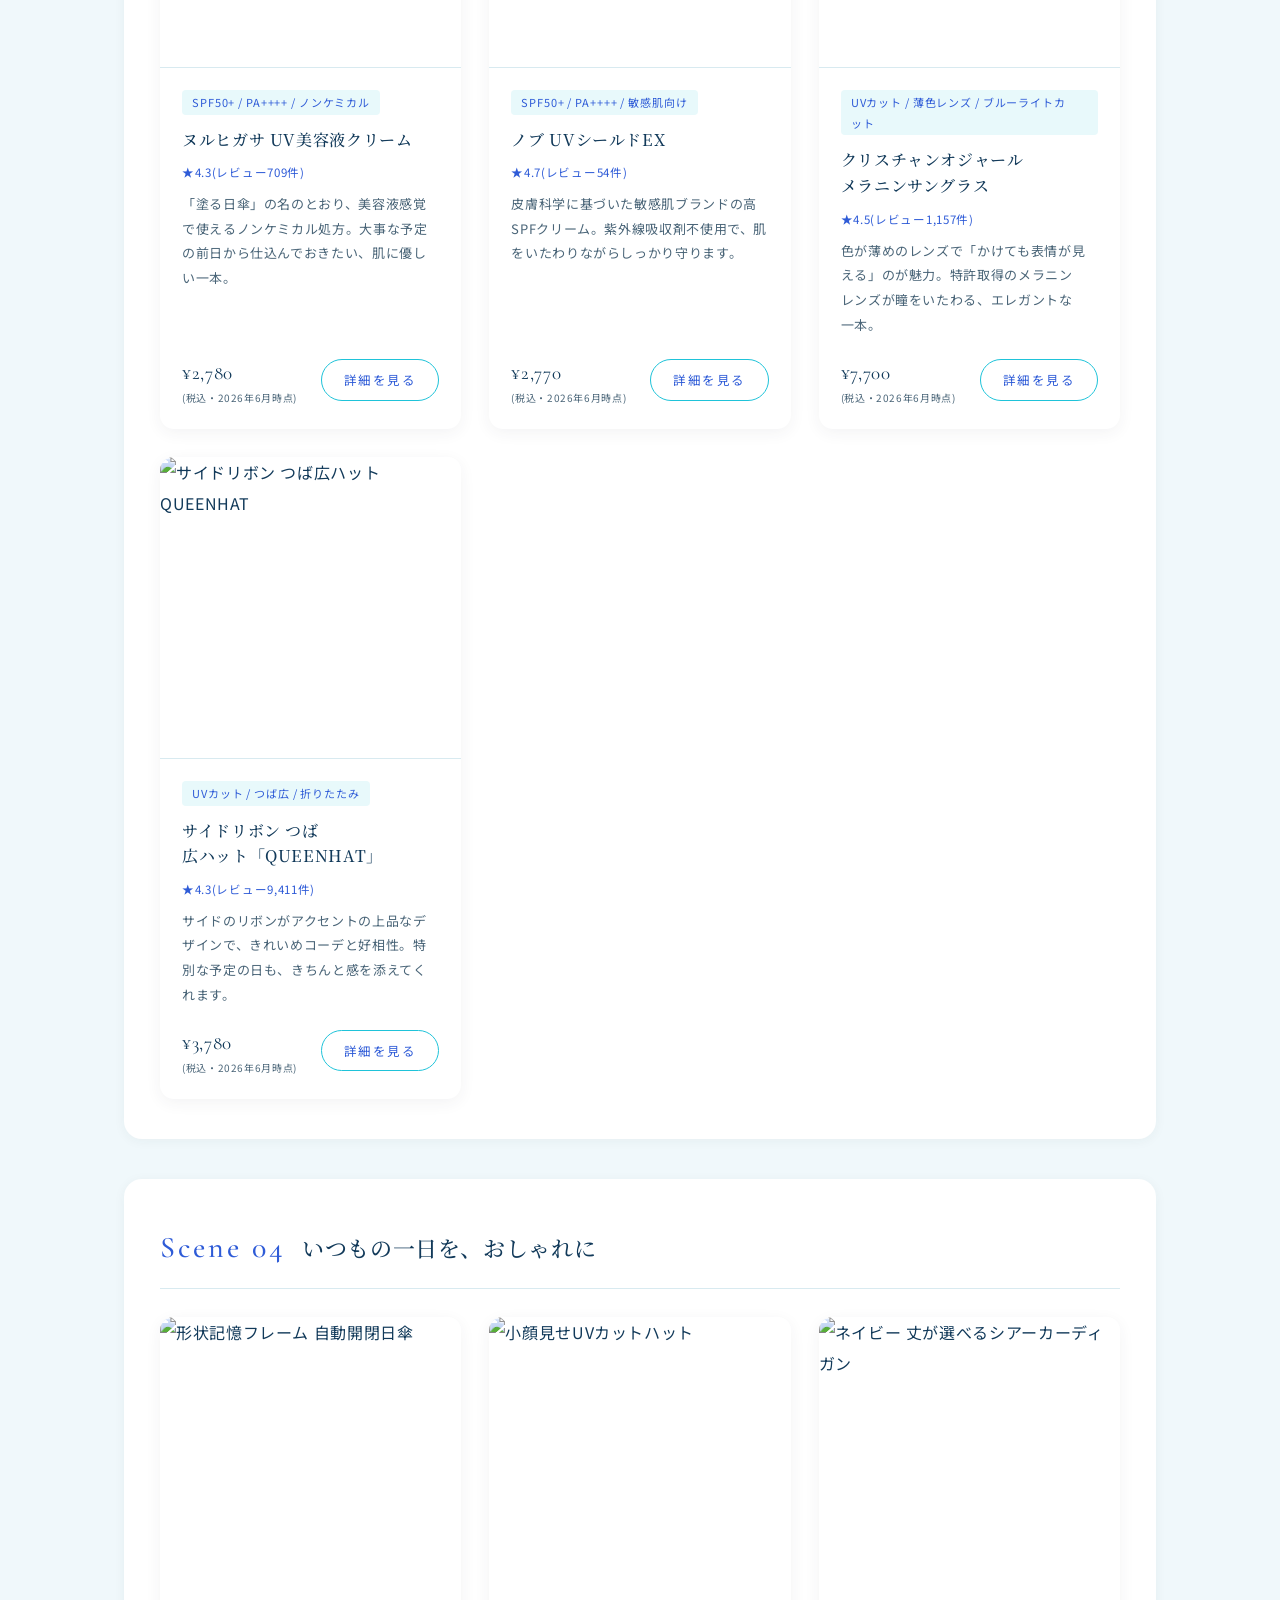
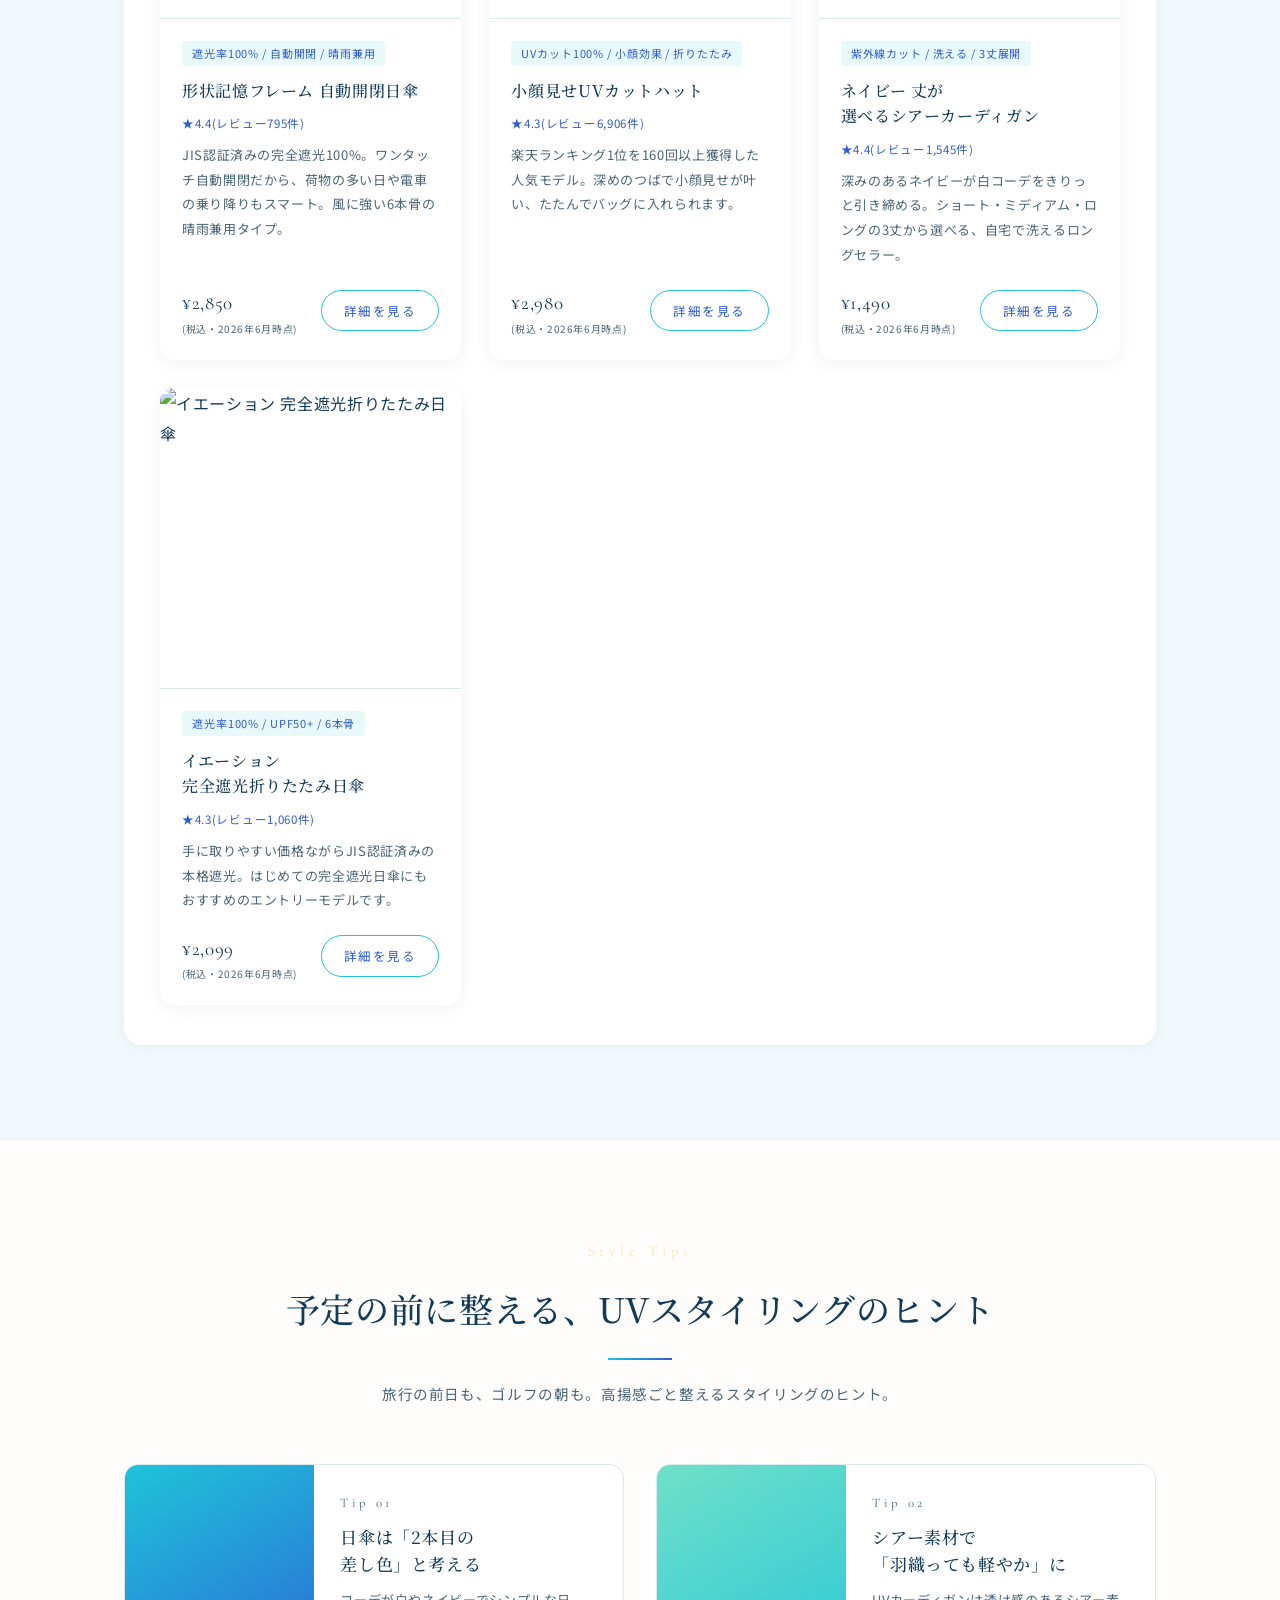
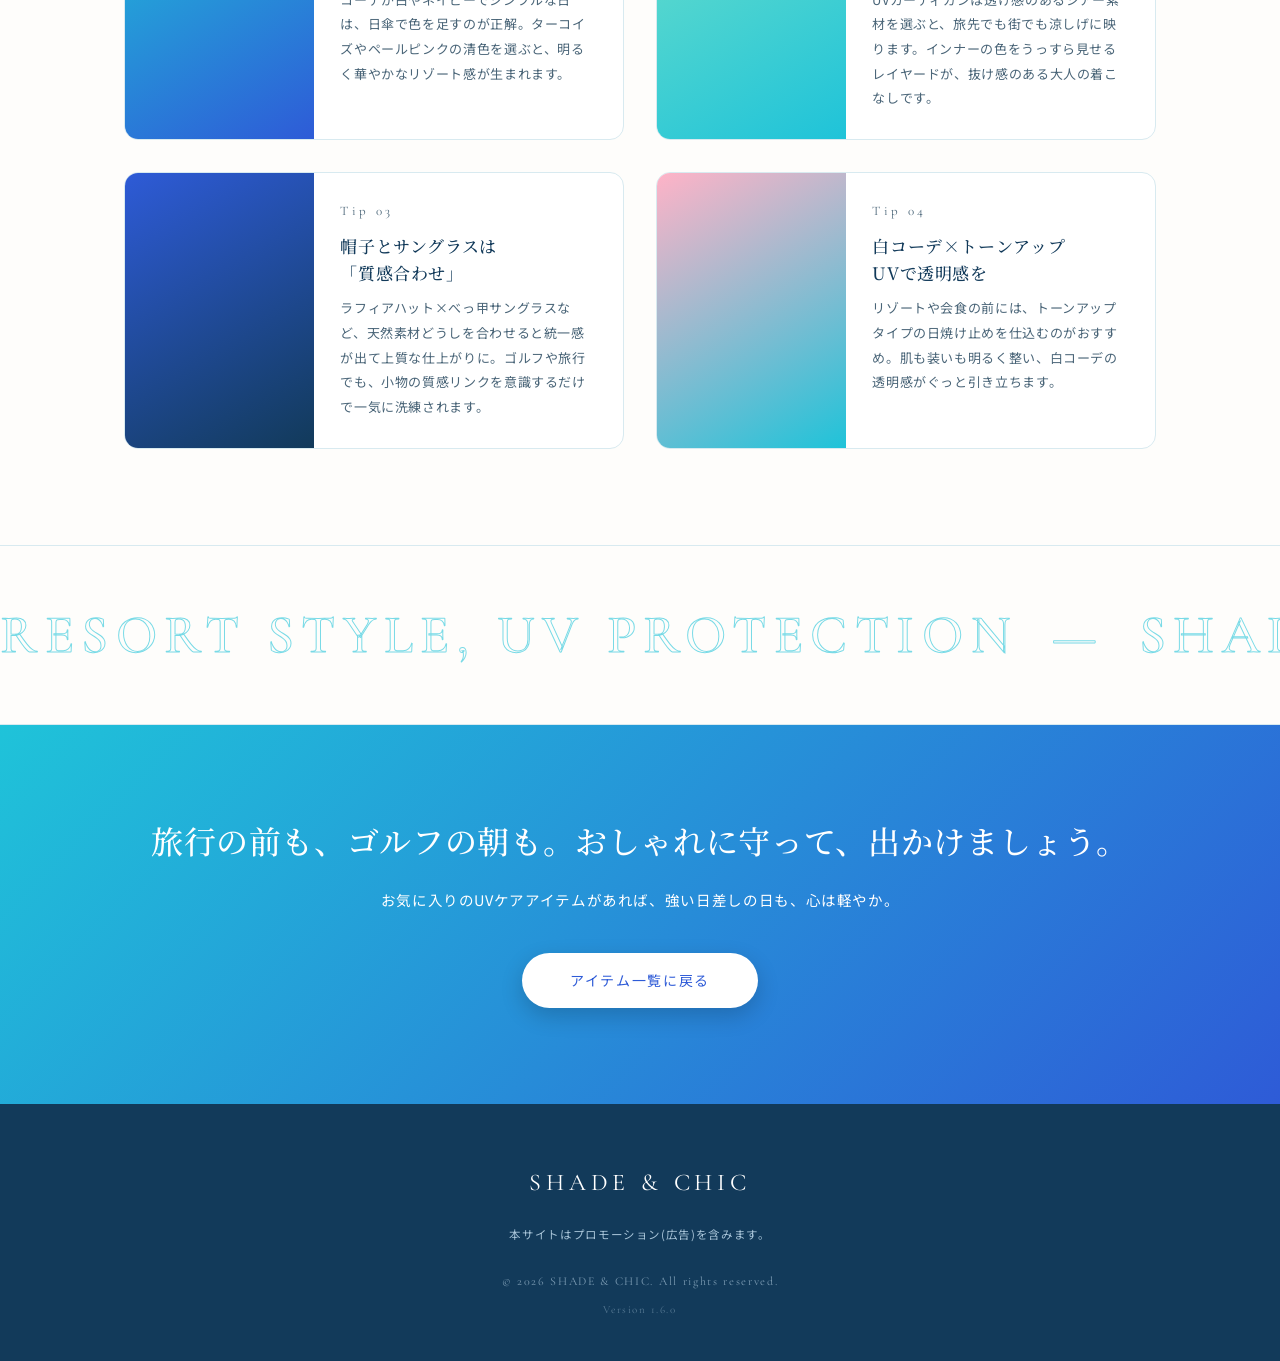
==== commit 3b7e38b6: "ConceptをローマI/II/III、Sceneナビとカード枠を追加(v1.9.1) - Concept番号を01/02/03→I/II/IIIに変更(Scene番号との混同解消) - シーン切り替" ====
--- a/index.html
+++ b/index.html
@@ -71,17 +71,17 @@
       <h2 class="section-title">守りながら、もっと自由に。</h2>
       <div class="concept-grid">
         <div class="concept-card">
-          <div class="concept-num">01</div>
+          <div class="concept-num">I</div>
           <h3>守ることは、装うこと</h3>
           <p>肌を守るアイテムこそ、デザインで選ぶ。機能とおしゃれは、もう両立できる時代です。妥協しない一品を、丁寧にセレクトしました。</p>
         </div>
         <div class="concept-card">
-          <div class="concept-num">02</div>
+          <div class="concept-num">II</div>
           <h3>太陽の下を、楽しみつくす</h3>
           <p>日差しが強いから控える、ではもったいない。賢く守れば、旅も、ゴルフも、いつもの一日も、思いきり楽しめる。毎日はもっと自由になれます。</p>
         </div>
         <div class="concept-card">
-          <div class="concept-num">03</div>
+          <div class="concept-num">III</div>
           <h3>未来の私に、いちばんの贈りもの</h3>
           <p>UVケアも美白も、続けるほど効いてくる、未来の自分への投資。気分の上がるアイテムを選ぶことが、いちばん続く近道だと考えます。</p>
         </div>
@@ -97,8 +97,15 @@
       <p class="section-lead">旅行・出張・ゴルフ、予定のある毎日を彩るUVケアアイテムをご紹介します。楽天市場の人気ランキングとレビュー評価をもとにセレクトしました。<br>
       <small class="items-note">※価格・在庫・クーポンは変動します。最新の情報はリンク先(楽天市場)でご確認ください。</small></p>
 
+      <nav class="scene-nav" aria-label="シーン選択">
+        <a href="#scene-01" class="scene-nav-btn">旅行・出張</a>
+        <a href="#scene-02" class="scene-nav-btn">ゴルフ</a>
+        <a href="#scene-03" class="scene-nav-btn">予定の前日</a>
+        <a href="#scene-04" class="scene-nav-btn">いつもの一日</a>
+      </nav>
+
       <!-- Scene 01: 旅行・出張の前に -->
-      <div class="category">
+      <div class="category" id="scene-01">
         <h3 class="category-title"><span class="category-en">Scene 01</span>旅行・出張の前に</h3>
         <div class="item-grid">
           <article class="item-card">
@@ -144,7 +151,7 @@
       </div>
 
       <!-- Scene 02: ゴルフの朝に -->
-      <div class="category">
+      <div class="category" id="scene-02">
         <h3 class="category-title"><span class="category-en">Scene 02</span>ゴルフの朝に</h3>
         <div class="item-grid">
           <article class="item-card">
@@ -203,7 +210,7 @@
       </div>
 
       <!-- Scene 03: 予定の前日に、きれいを仕込む -->
-      <div class="category">
+      <div class="category" id="scene-03">
         <h3 class="category-title"><span class="category-en">Scene 03</span>予定の前日に、きれいを仕込む</h3>
         <div class="item-grid">
           <article class="item-card">
@@ -262,7 +269,7 @@
       </div>
 
       <!-- Scene 04: いつもの一日を、おしゃれに -->
-      <div class="category">
+      <div class="category" id="scene-04">
         <h3 class="category-title"><span class="category-en">Scene 04</span>いつもの一日を、おしゃれに</h3>
         <div class="item-grid">
           <article class="item-card">
--- a/style.css
+++ b/style.css
@@ -462,7 +462,39 @@
 /* ---------- アイテム ---------- */
 .items { background: var(--color-base-alt); }
 
-.category { margin-top: 72px; }
+/* シーンナビ */
+.scene-nav {
+  display: flex;
+  flex-wrap: wrap;
+  gap: 10px;
+  justify-content: center;
+  margin-bottom: 48px;
+}
+
+.scene-nav-btn {
+  font-size: 13px;
+  letter-spacing: 0.1em;
+  padding: 9px 24px;
+  border-radius: 999px;
+  border: 1px solid var(--color-accent);
+  color: var(--color-accent-deep);
+  transition: background 0.25s ease, color 0.25s ease;
+}
+
+.scene-nav-btn:hover {
+  background: var(--color-accent);
+  color: #fff;
+}
+
+/* シーンブロック */
+.category {
+  margin-top: 40px;
+  background: #fff;
+  border-radius: 18px;
+  padding: 40px 36px;
+  box-shadow: 0 2px 12px rgba(43,58,68,0.05);
+  scroll-margin-top: 80px;
+}
 .category:first-of-type { margin-top: 0; }
 
 .category-title {
@@ -487,7 +519,7 @@
 
 .item-grid {
   display: grid;
-  grid-template-columns: repeat(3, 1fr);
+  grid-template-columns: repeat(auto-fit, minmax(220px, 1fr));
   gap: 28px;
 }
 
@@ -904,6 +936,8 @@
   .header-inner { flex-direction: column; gap: 10px; }
   .global-nav { gap: 22px; }
   .hero-inner { padding-top: 72px; padding-bottom: 96px; }
+  .scene-nav-btn { font-size: 12px; padding: 7px 16px; }
+  .category { padding: 28px 20px; }
   .wave-back  { height: 64px; }
   .wave-mid   { height: 52px; }
   .wave-front { height: 42px; }
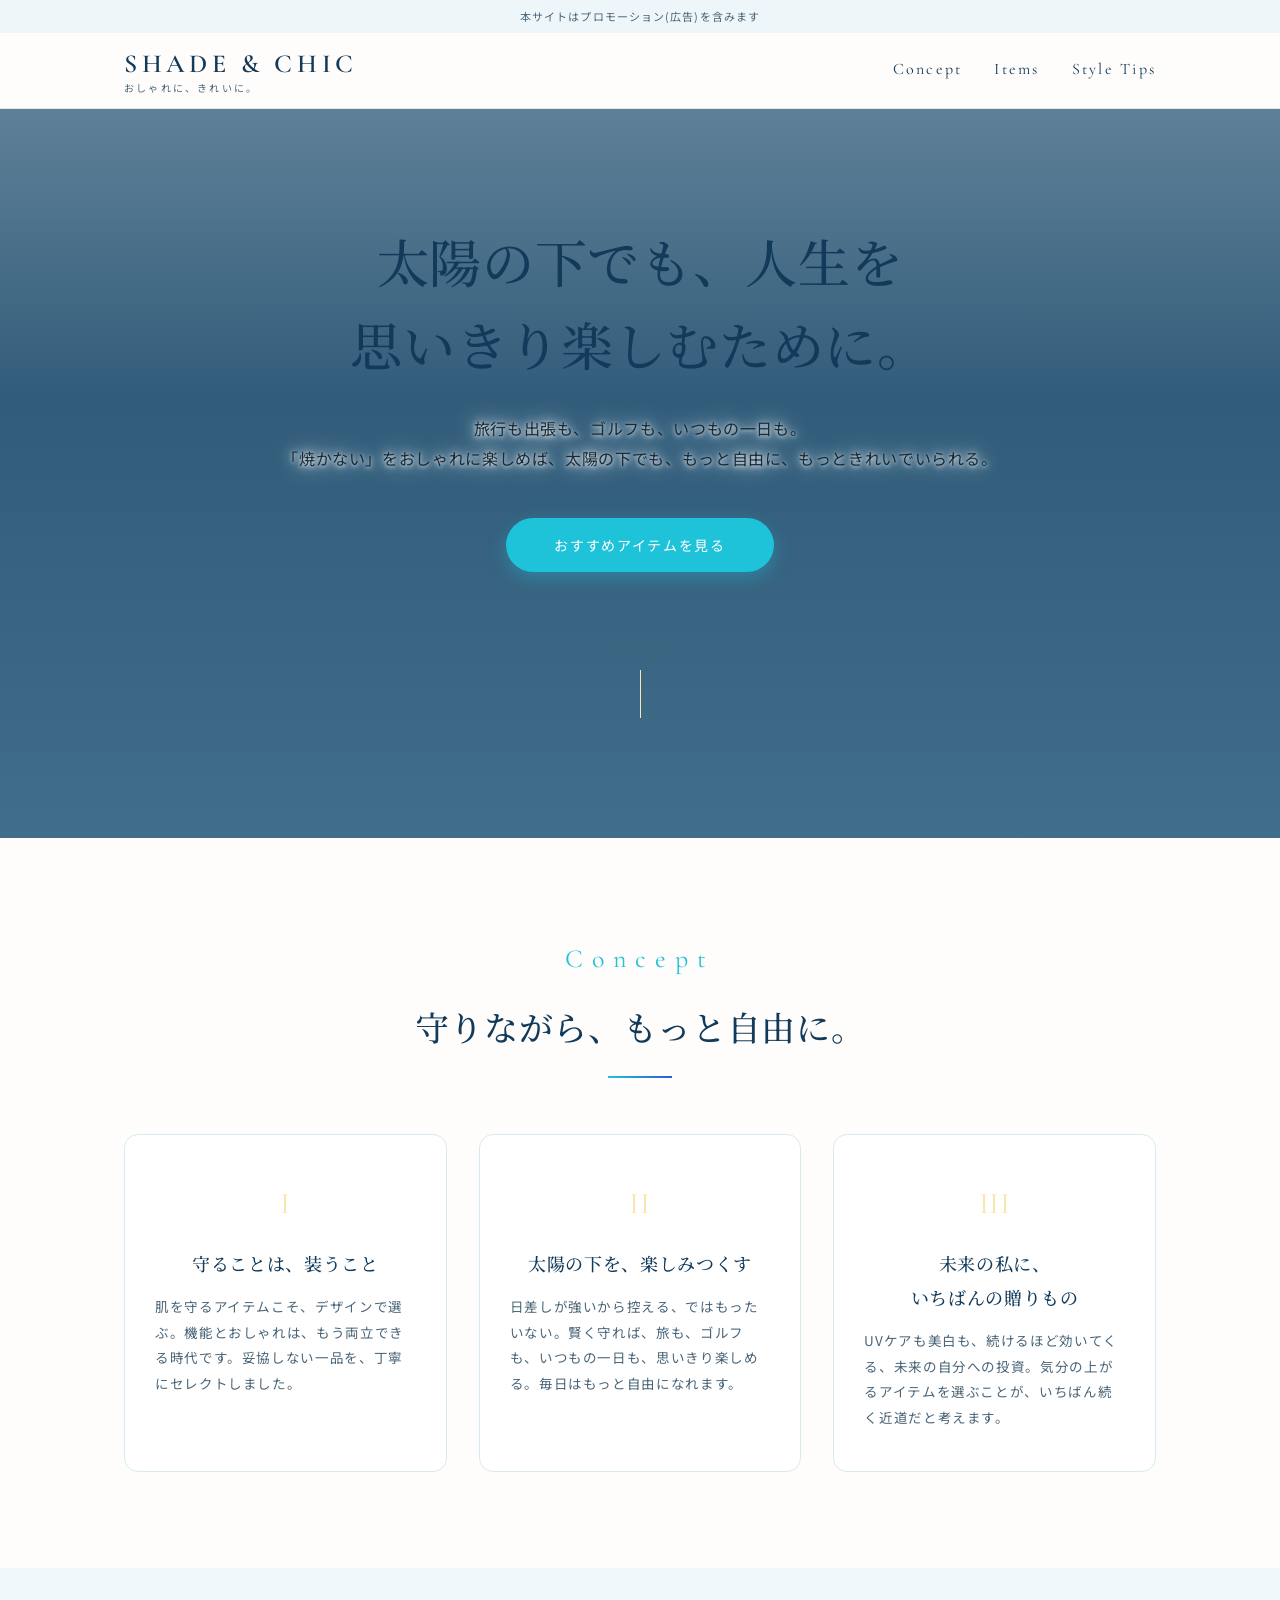
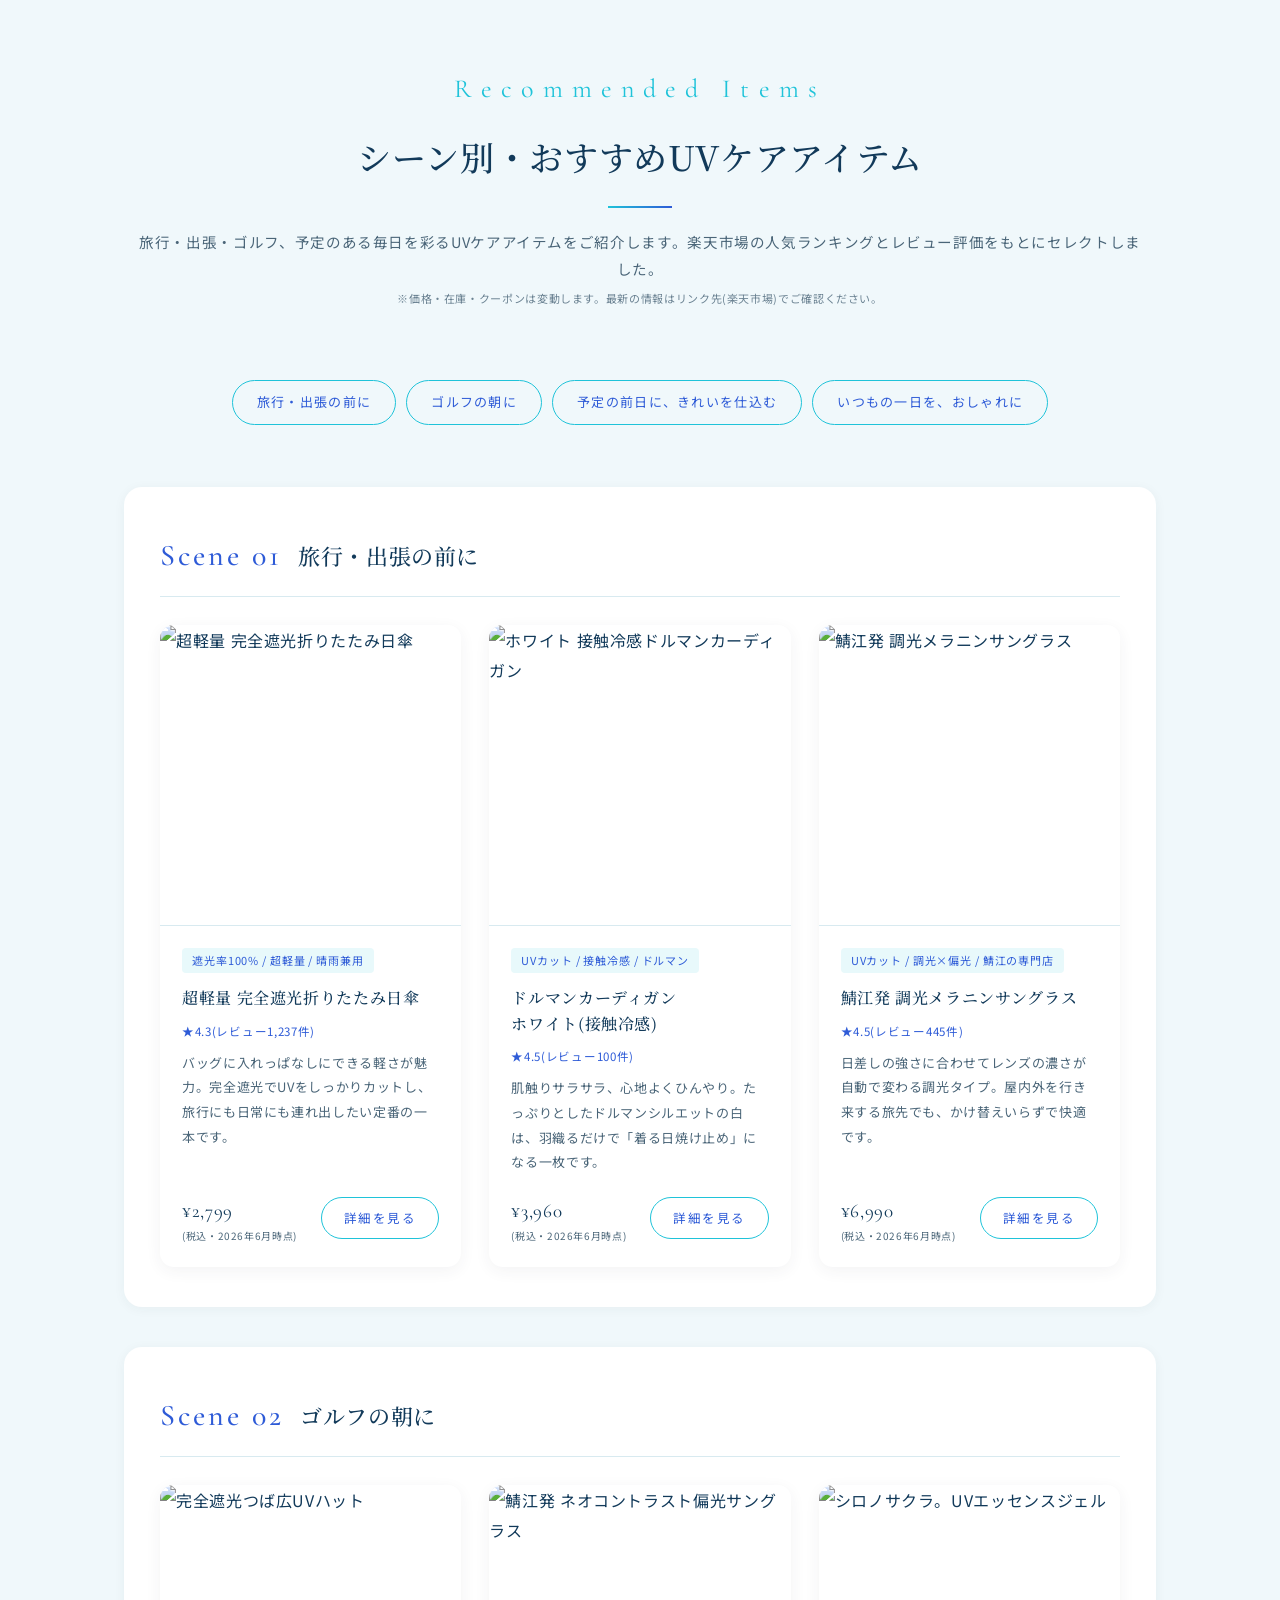
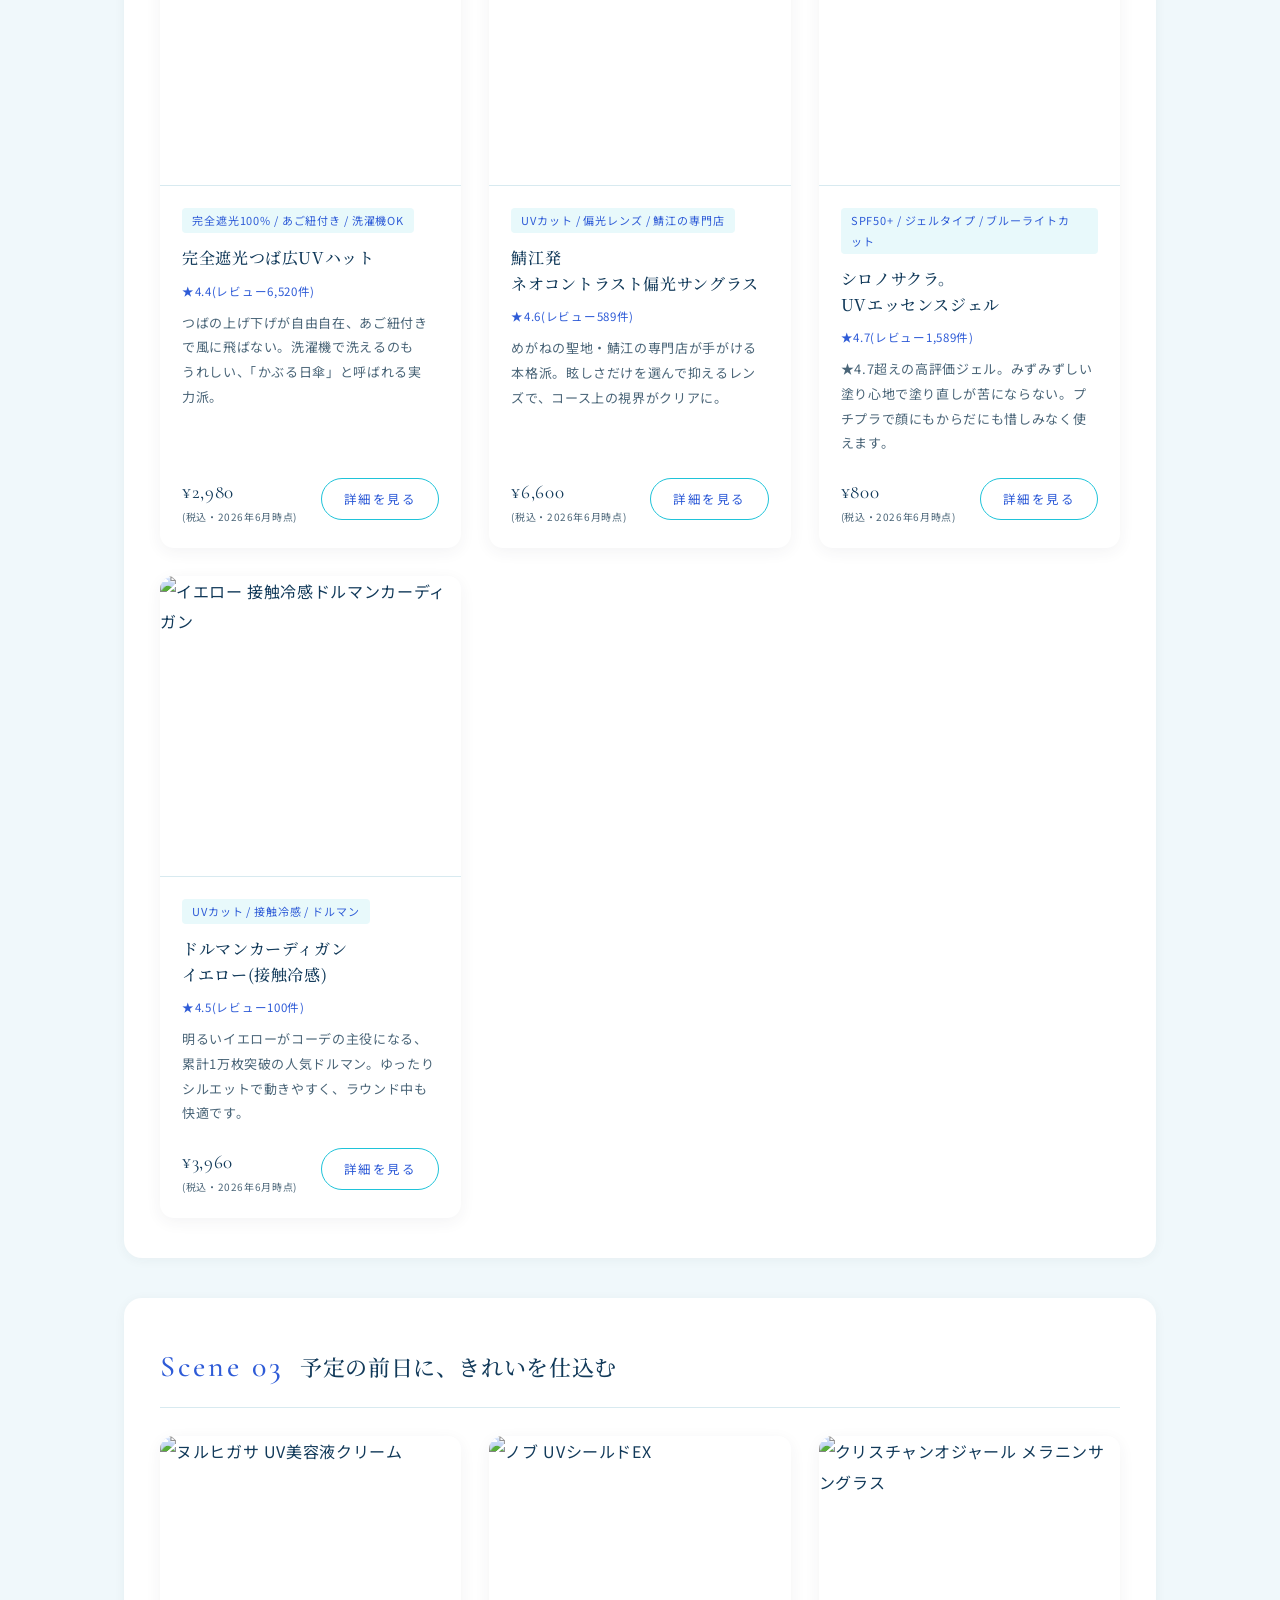
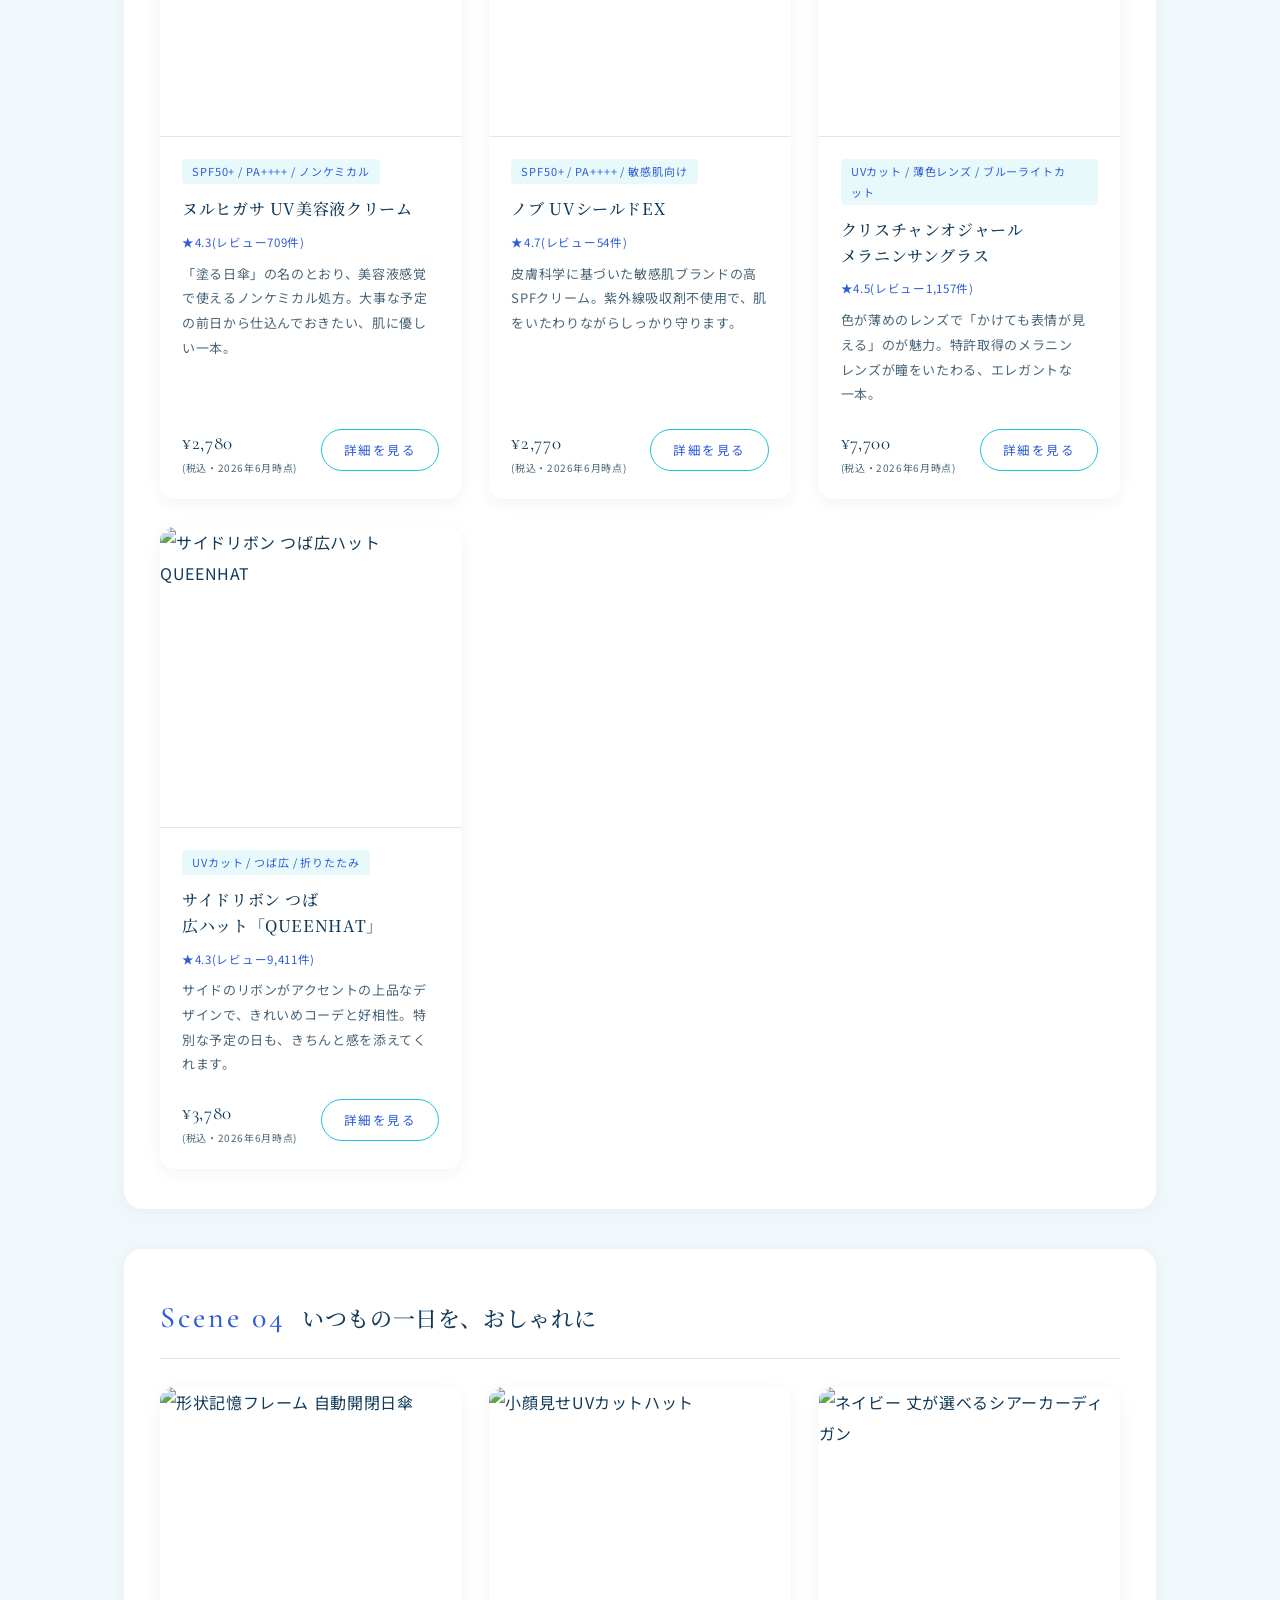
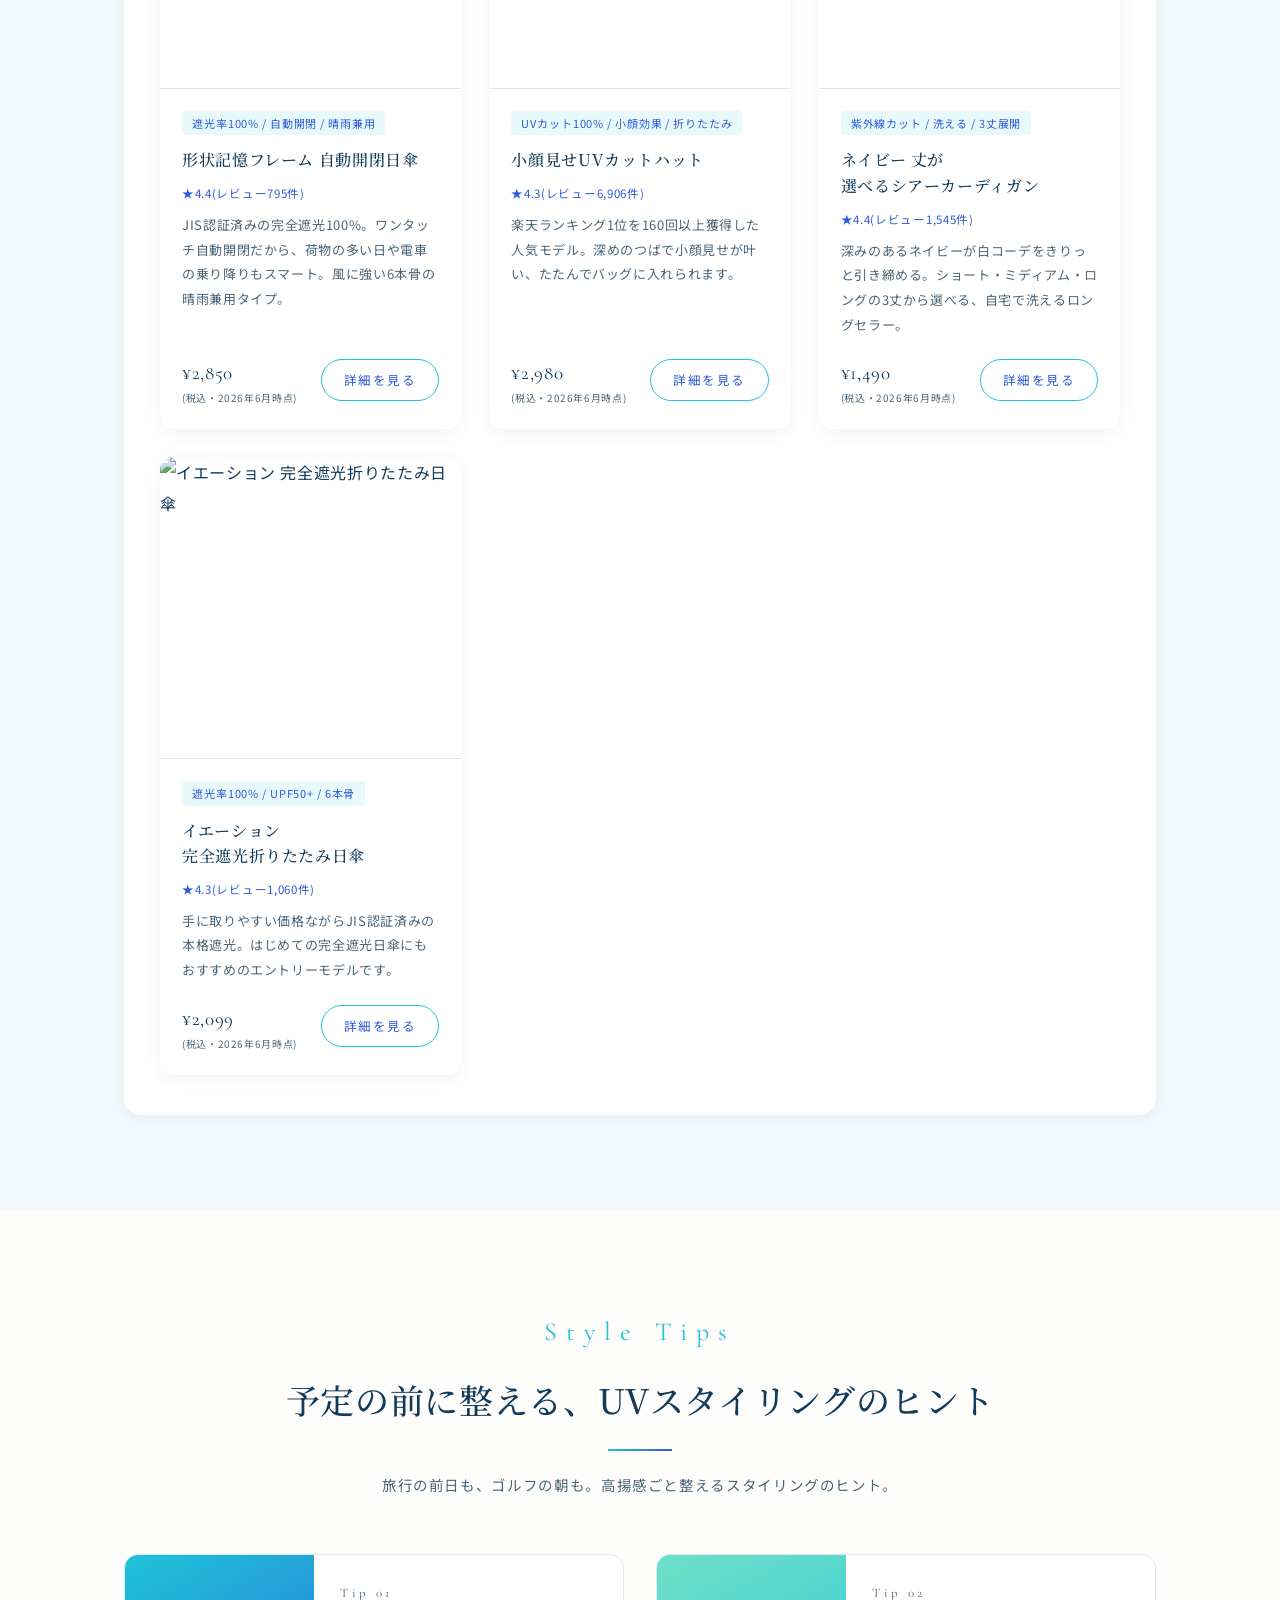
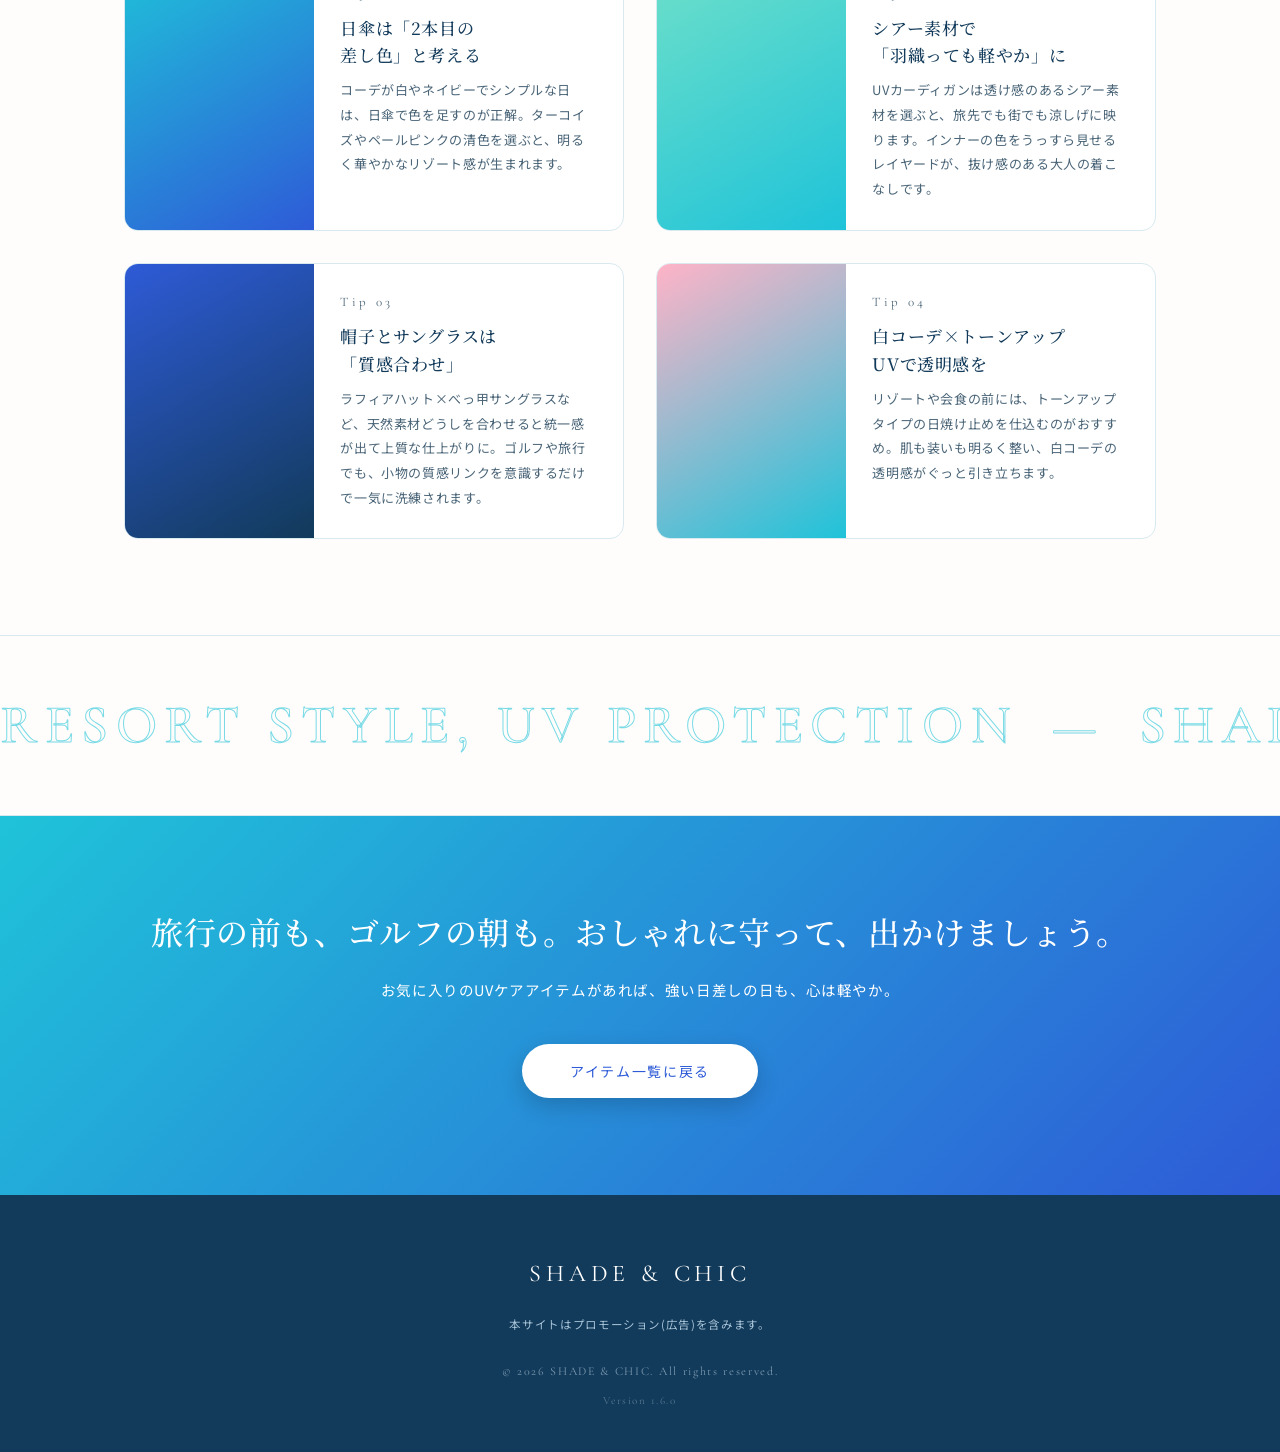
==== commit dee00c60: "シーンナビのボタンラベルをシーンタイトルそのままに変更 Co-Authored-By: Claude Sonnet 4.6 <noreply@anthropic.com>" ====
--- a/index.html
+++ b/index.html
@@ -98,10 +98,10 @@
       <small class="items-note">※価格・在庫・クーポンは変動します。最新の情報はリンク先(楽天市場)でご確認ください。</small></p>
 
       <nav class="scene-nav" aria-label="シーン選択">
-        <a href="#scene-01" class="scene-nav-btn">旅行・出張</a>
-        <a href="#scene-02" class="scene-nav-btn">ゴルフ</a>
-        <a href="#scene-03" class="scene-nav-btn">予定の前日</a>
-        <a href="#scene-04" class="scene-nav-btn">いつもの一日</a>
+        <a href="#scene-01" class="scene-nav-btn">旅行・出張の前に</a>
+        <a href="#scene-02" class="scene-nav-btn">ゴルフの朝に</a>
+        <a href="#scene-03" class="scene-nav-btn">予定の前日に、きれいを仕込む</a>
+        <a href="#scene-04" class="scene-nav-btn">いつもの一日を、おしゃれに</a>
       </nav>
 
       <!-- Scene 01: 旅行・出張の前に -->
--- a/style.css
+++ b/style.css
@@ -373,9 +373,9 @@
 
 .section-eyebrow {
   font-family: var(--font-en);
-  font-size: 15px;
-  letter-spacing: 0.3em;
-  color: var(--color-gold);
+  font-size: 26px;
+  letter-spacing: 0.35em;
+  color: var(--color-accent);
   text-align: center;
   margin-bottom: 12px;
 }
@@ -469,6 +469,15 @@
   gap: 10px;
   justify-content: center;
   margin-bottom: 48px;
+  position: sticky;
+  top: 62px;
+  z-index: 50;
+  background: var(--color-base-alt);
+  padding: 14px 0;
+  margin-left: -24px;
+  margin-right: -24px;
+  padding-left: 24px;
+  padding-right: 24px;
 }
 
 .scene-nav-btn {
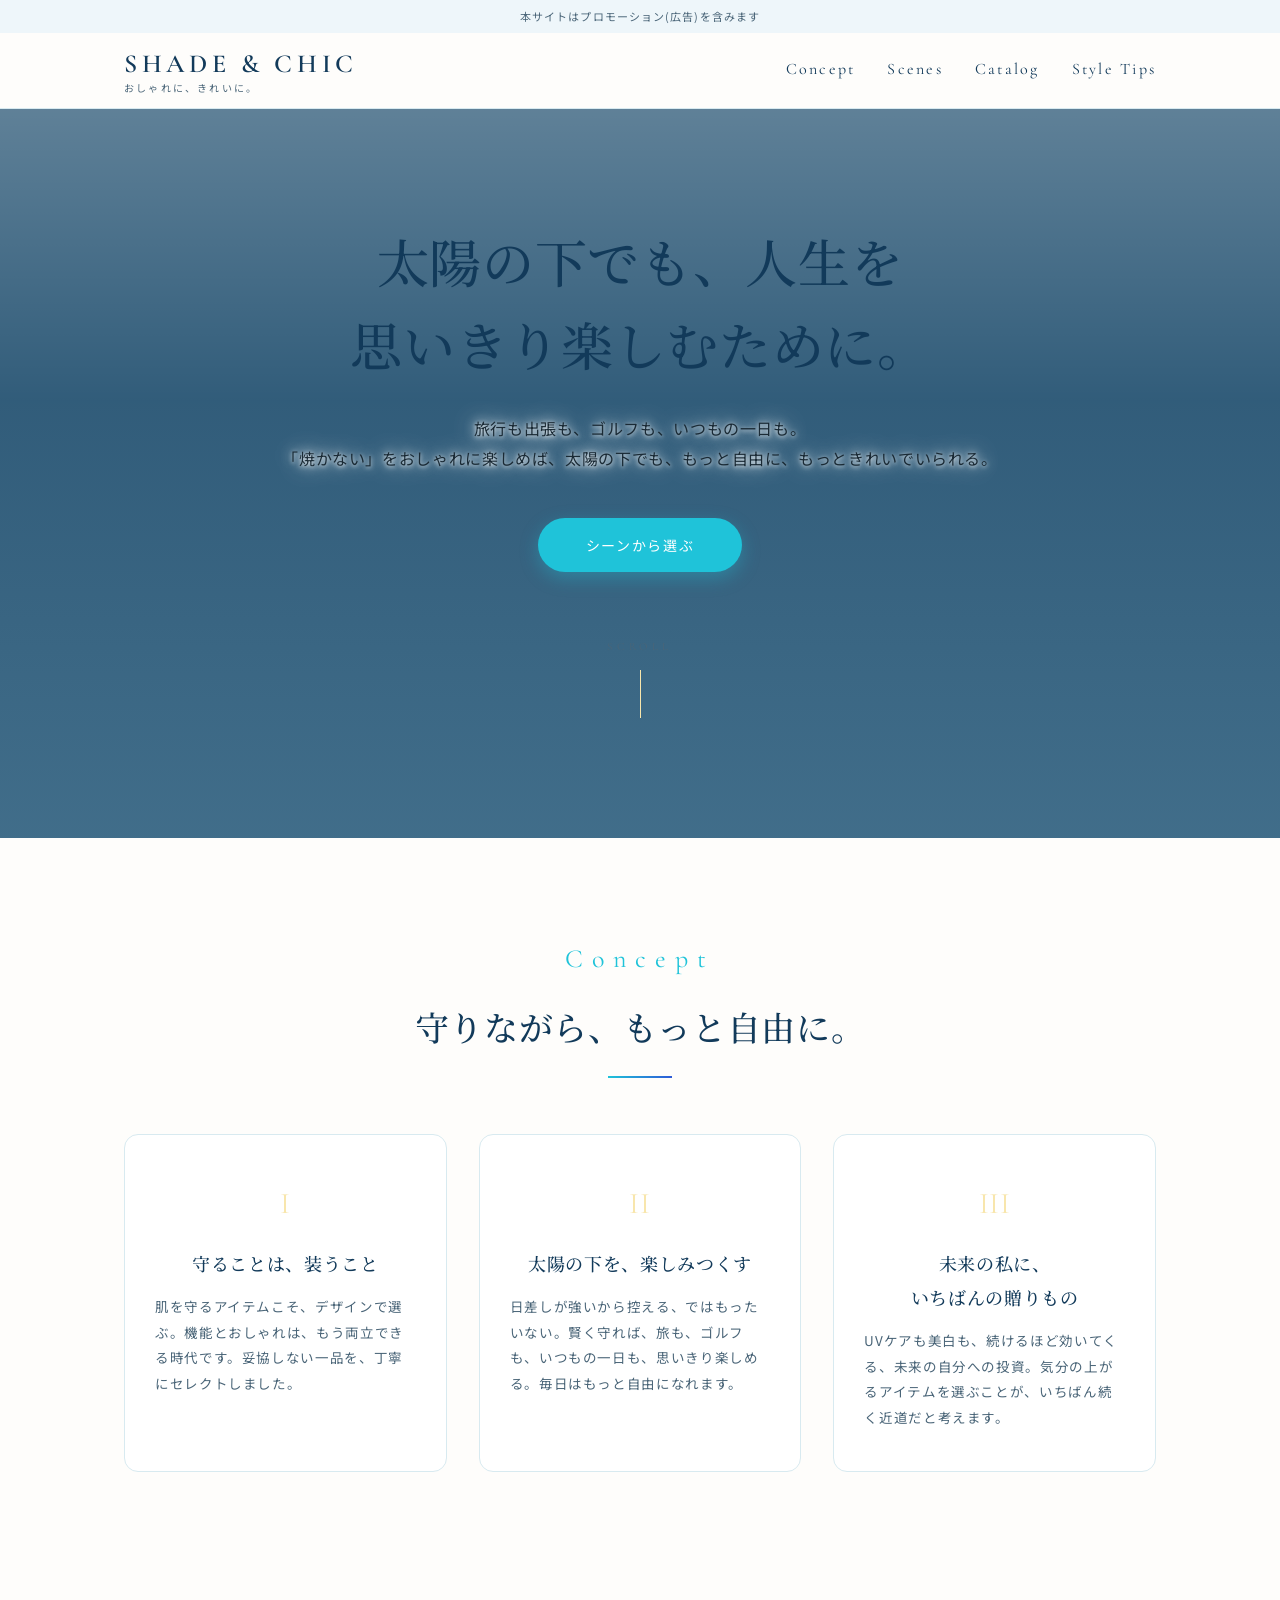
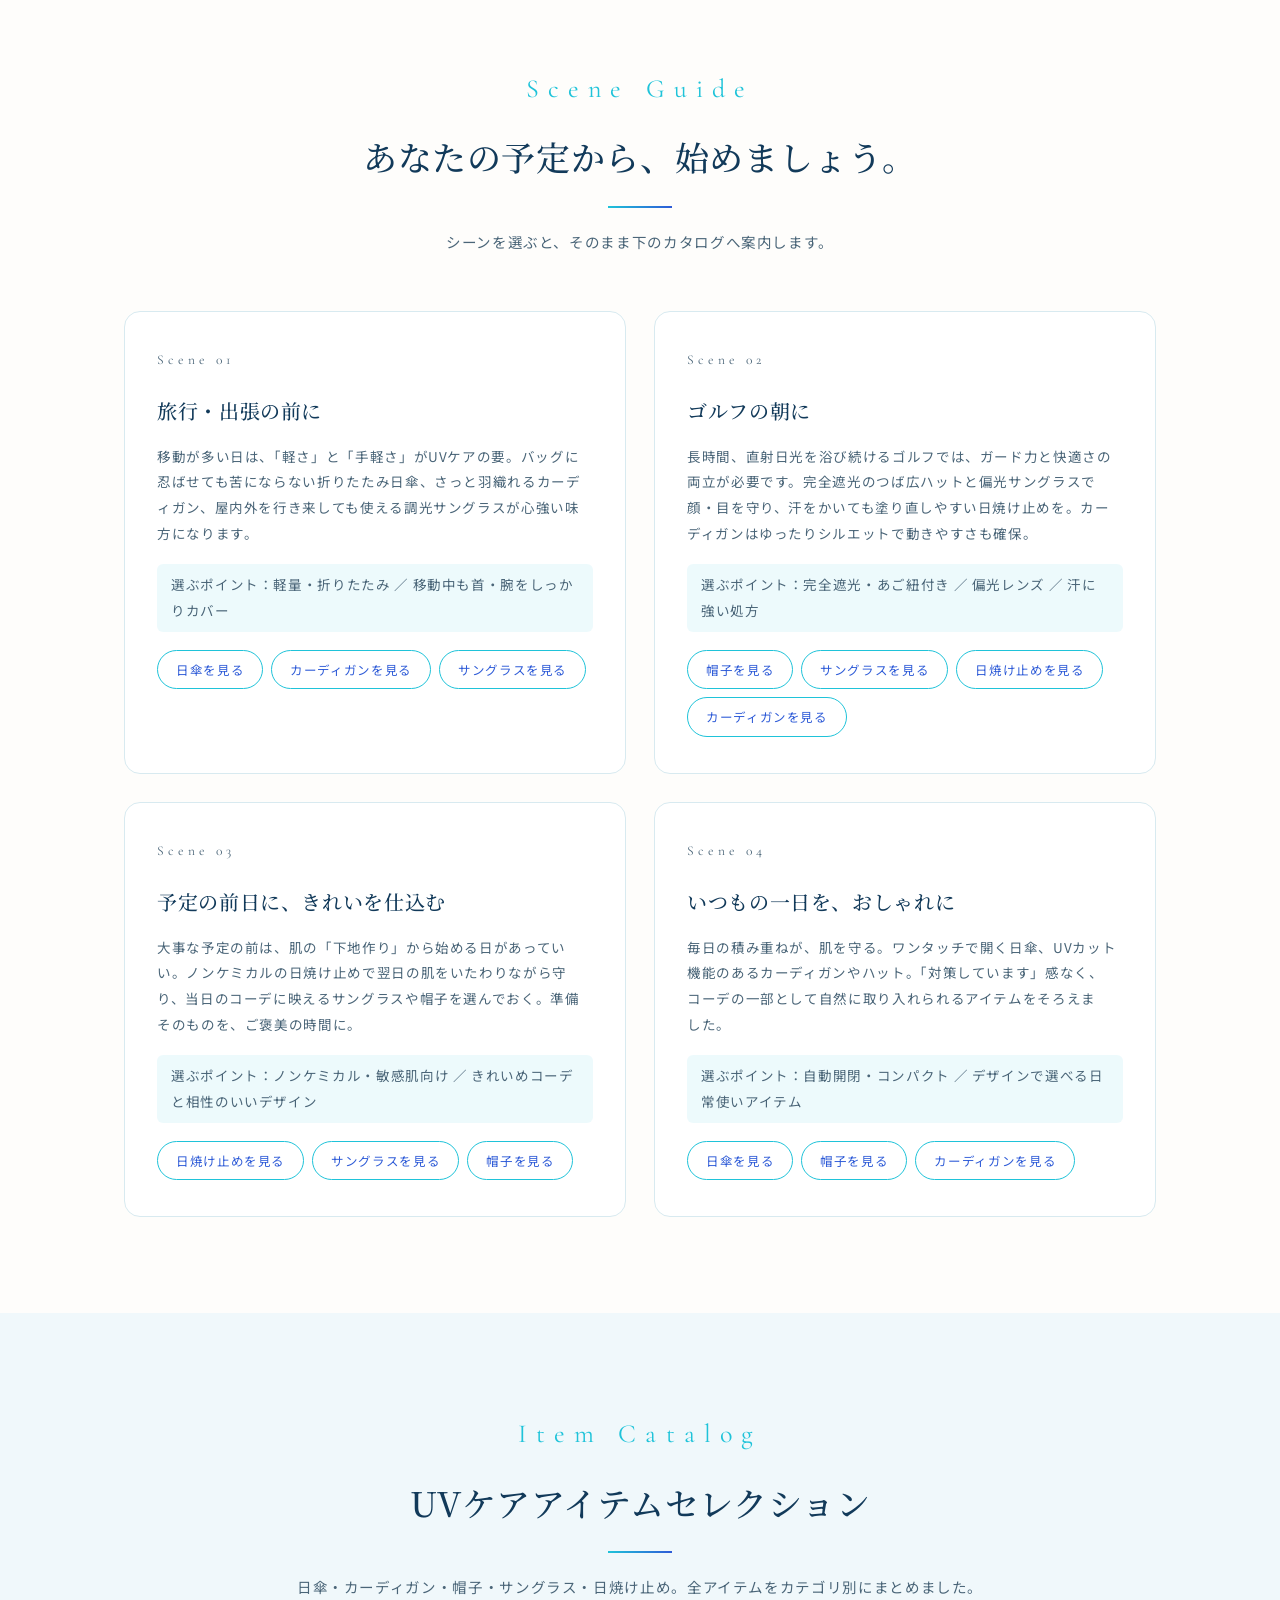
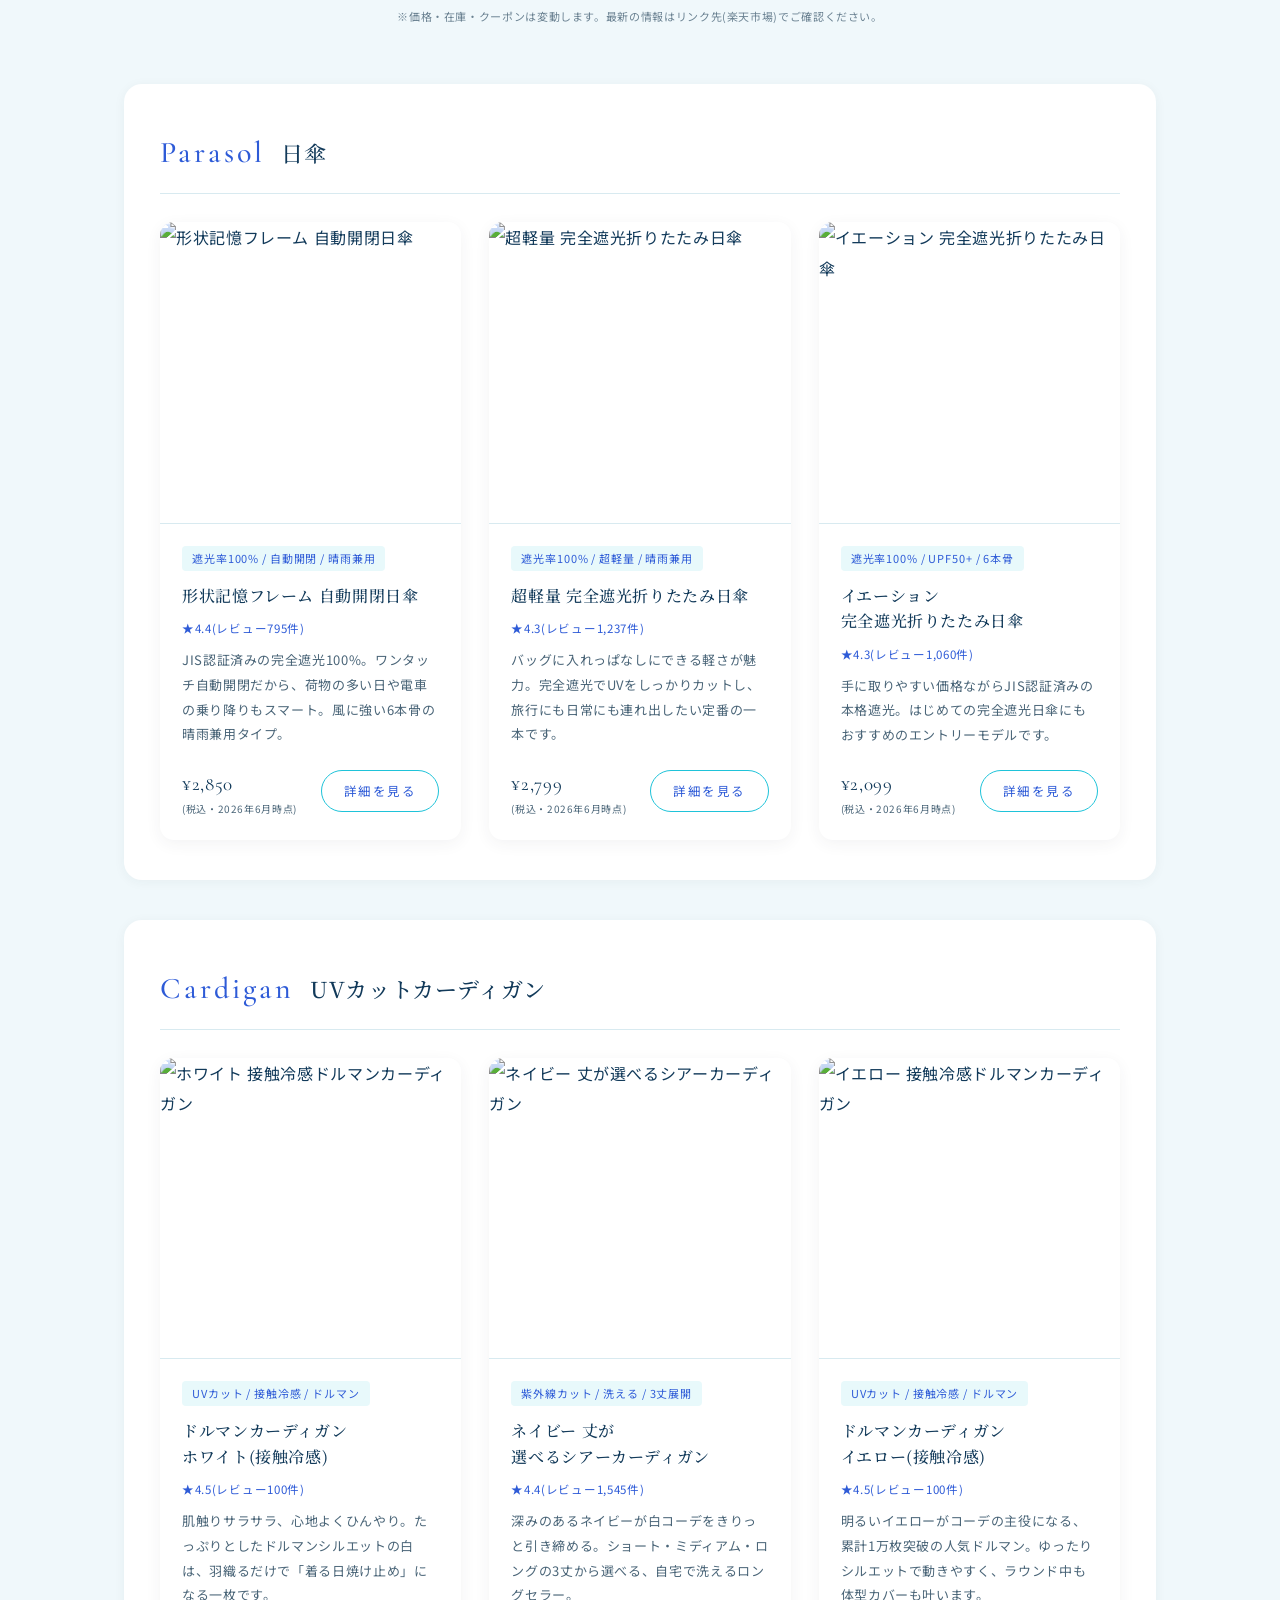
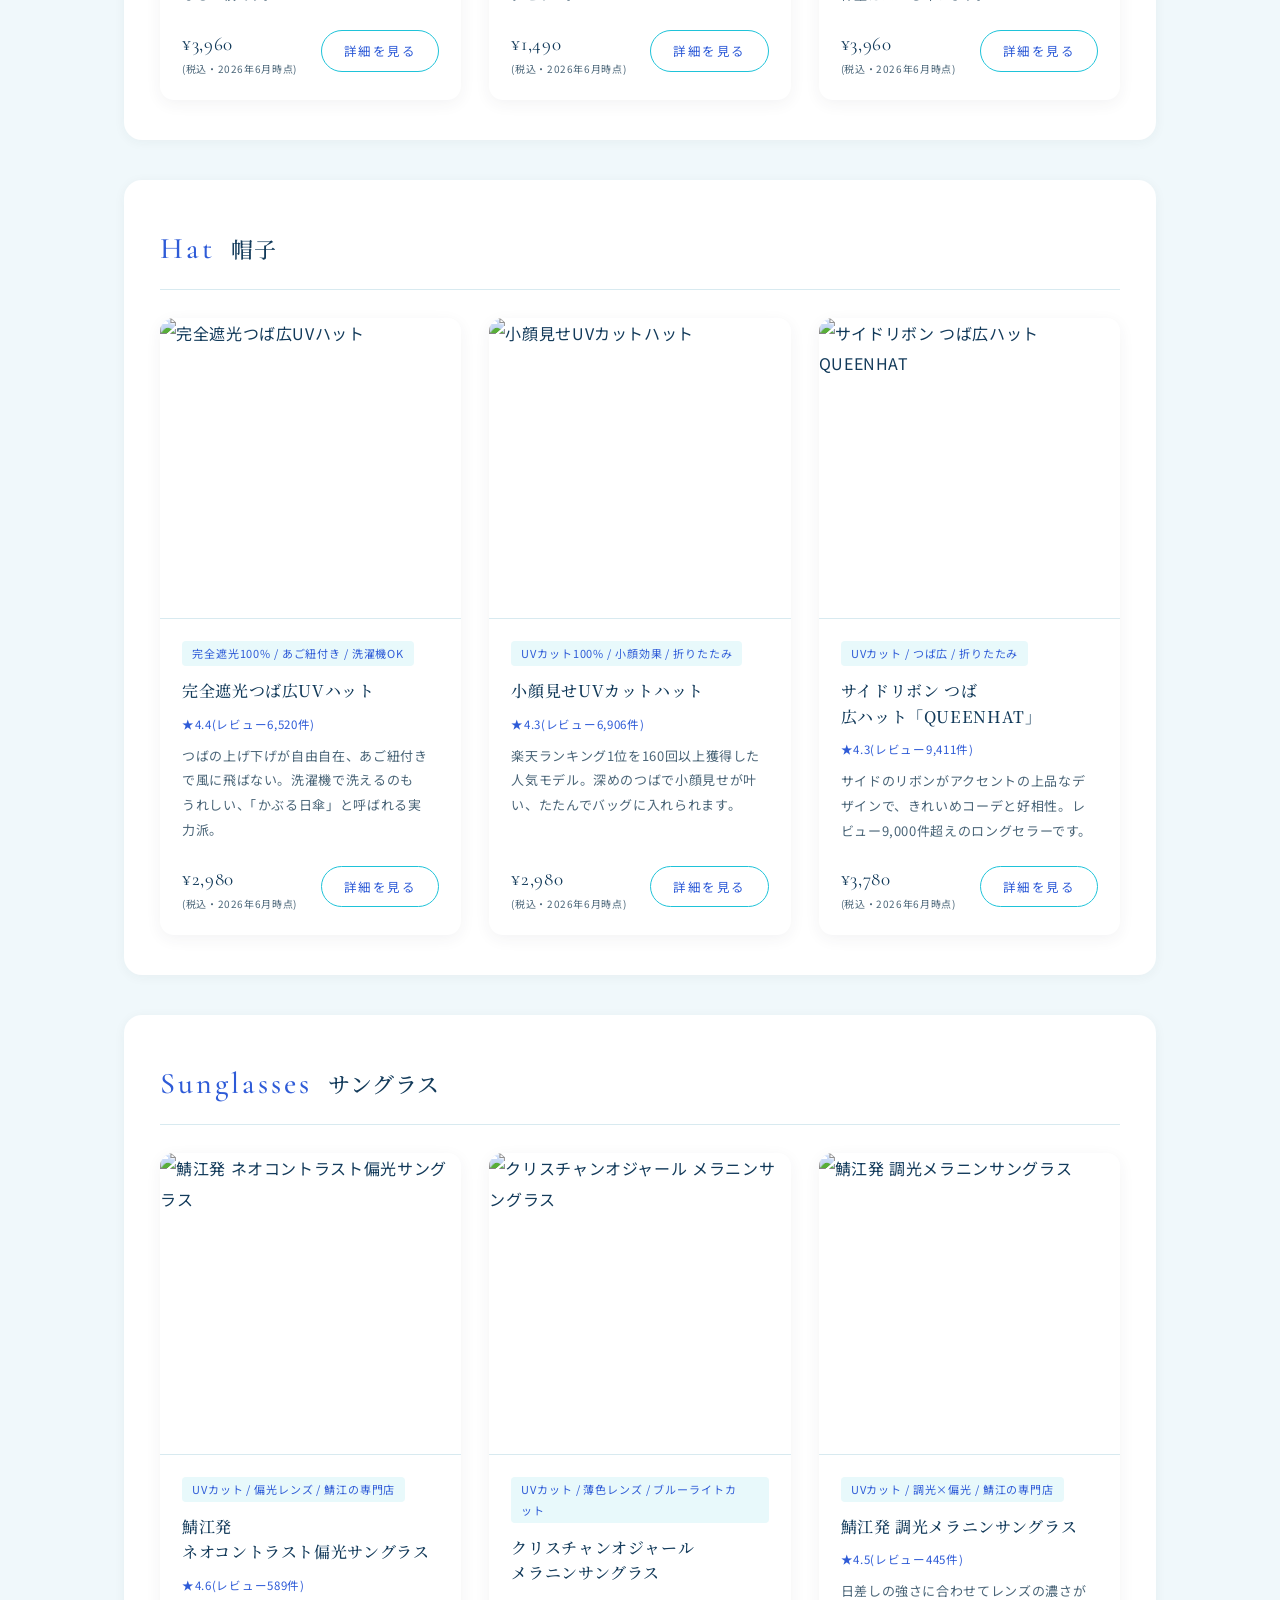
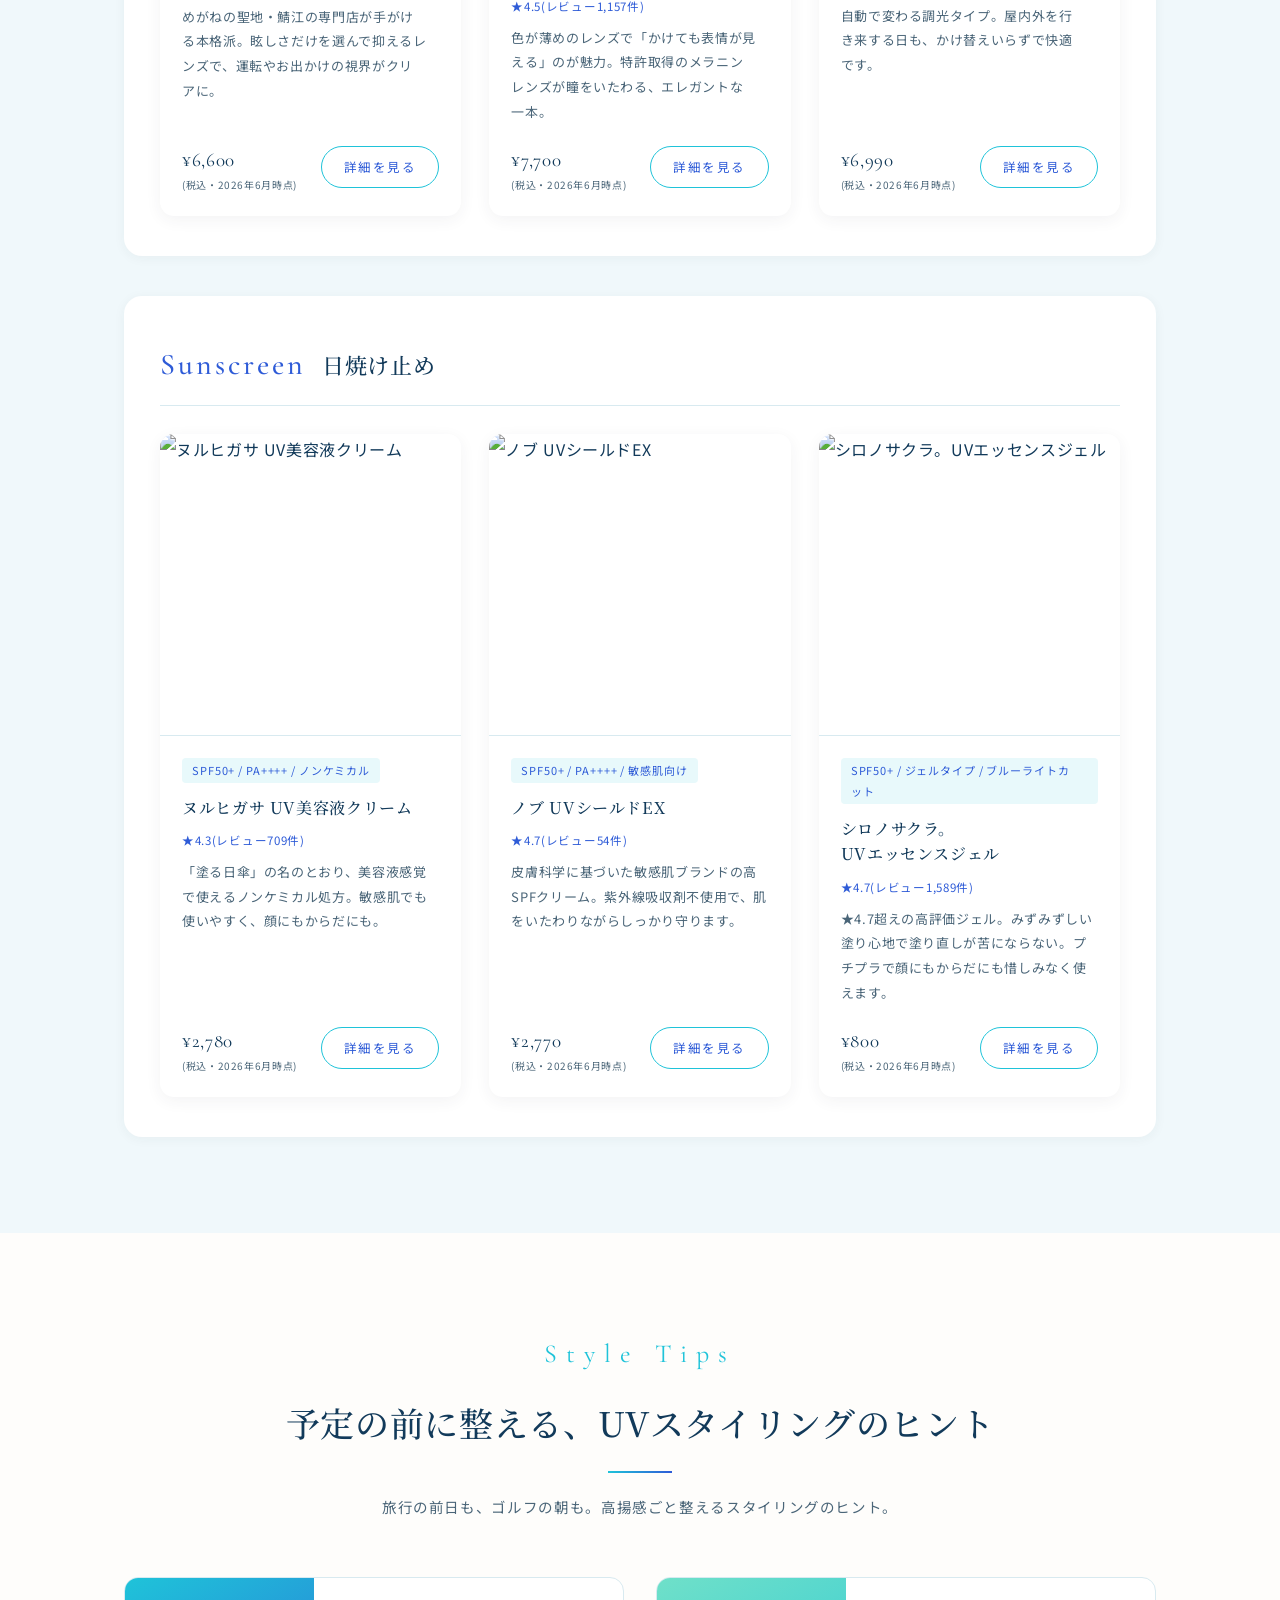
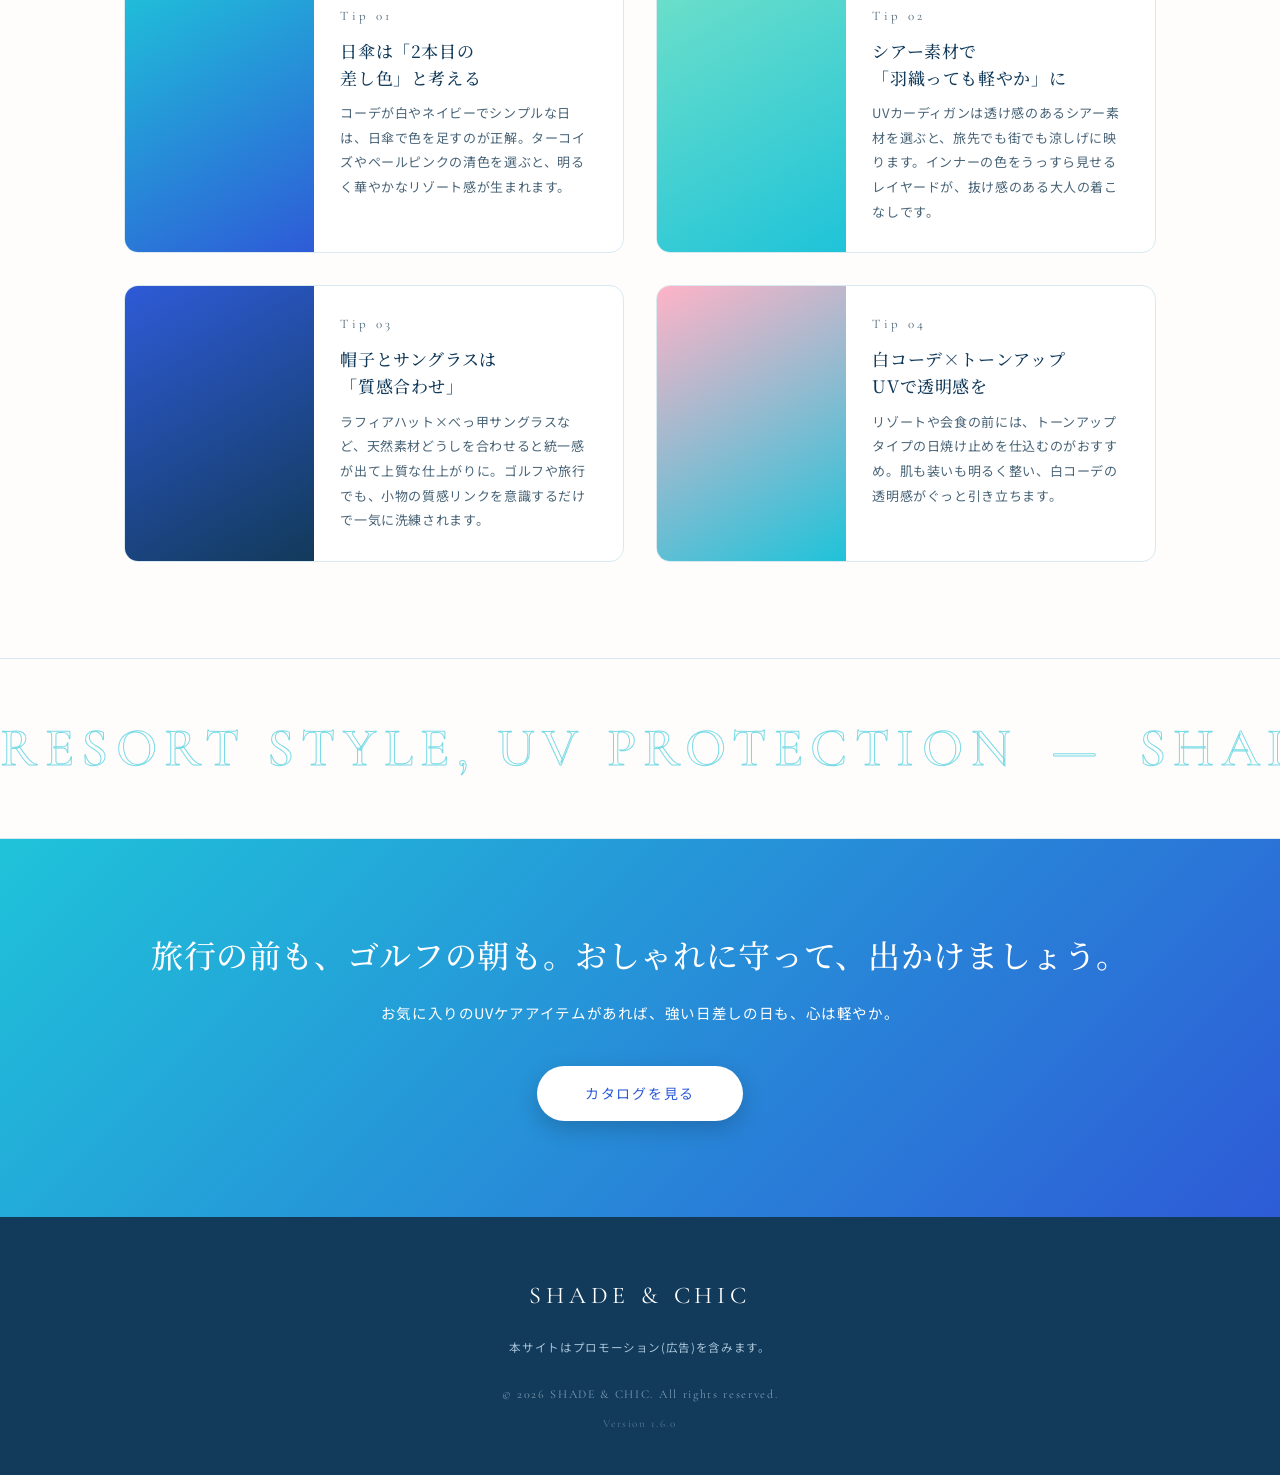
==== commit 571d7eb4: "13章情報設計に沿ってサイト構成を再編(v2.0.0) - シーン別ガイドセクション(#scenes)を新設: 4シーン×説明文+カタログへのリンク - アイテムセクションをカタログ(#catalog" ====
--- a/index.html
+++ b/index.html
@@ -38,7 +38,8 @@
       </a>
       <nav class="global-nav">
         <a href="#concept">Concept</a>
-        <a href="#items">Items</a>
+        <a href="#scenes">Scenes</a>
+        <a href="#catalog">Catalog</a>
         <a href="#style-tips">Style Tips</a>
       </nav>
     </div>
@@ -54,7 +55,7 @@
         旅行も出張も、ゴルフも、いつもの一日も。<br>
         「焼かない」をおしゃれに楽しめば、太陽の下でも、もっと自由に、もっときれいでいられる。
       </p>
-      <a href="#items" class="btn btn-primary">おすすめアイテムを見る</a>
+      <a href="#scenes" class="btn btn-primary">シーンから選ぶ</a>
       <div class="scroll-cue" aria-hidden="true"><span>SCROLL</span></div>
     </div>
     <!-- 背景動画 -->
@@ -89,25 +90,92 @@
     </div>
   </section>
 
-  <!-- アイテム紹介 -->
-  <section id="items" class="section items">
+  <!-- シーン別ガイド -->
+  <section id="scenes" class="section scene-guide">
     <div class="container">
-      <p class="section-eyebrow">Recommended Items</p>
-      <h2 class="section-title">シーン別・おすすめ<wbr>UVケアアイテム</h2>
-      <p class="section-lead">旅行・出張・ゴルフ、予定のある毎日を彩るUVケアアイテムをご紹介します。楽天市場の人気ランキングとレビュー評価をもとにセレクトしました。<br>
+      <p class="section-eyebrow">Scene Guide</p>
+      <h2 class="section-title">あなたの予定から、<wbr>始めましょう。</h2>
+      <p class="section-lead">シーンを選ぶと、そのまま下のカタログへ案内します。</p>
+      <div class="scene-cards">
+
+        <div class="scene-card">
+          <p class="scene-card-num">Scene 01</p>
+          <h3>旅行・出張の前に</h3>
+          <p>移動が多い日は、「軽さ」と「手軽さ」がUVケアの要。バッグに忍ばせても苦にならない折りたたみ日傘、さっと羽織れるカーディガン、屋内外を行き来しても使える調光サングラスが心強い味方になります。</p>
+          <p class="scene-point">選ぶポイント：軽量・折りたたみ ／ 移動中も首・腕をしっかりカバー</p>
+          <div class="scene-links">
+            <a href="#catalog-parasol" class="scene-link">日傘を見る</a>
+            <a href="#catalog-cardigan" class="scene-link">カーディガンを見る</a>
+            <a href="#catalog-sunglasses" class="scene-link">サングラスを見る</a>
+          </div>
+        </div>
+
+        <div class="scene-card">
+          <p class="scene-card-num">Scene 02</p>
+          <h3>ゴルフの朝に</h3>
+          <p>長時間、直射日光を浴び続けるゴルフでは、ガード力と快適さの両立が必要です。完全遮光のつば広ハットと偏光サングラスで顔・目を守り、汗をかいても塗り直しやすい日焼け止めを。カーディガンはゆったりシルエットで動きやすさも確保。</p>
+          <p class="scene-point">選ぶポイント：完全遮光・あご紐付き ／ 偏光レンズ ／ 汗に強い処方</p>
+          <div class="scene-links">
+            <a href="#catalog-hat" class="scene-link">帽子を見る</a>
+            <a href="#catalog-sunglasses" class="scene-link">サングラスを見る</a>
+            <a href="#catalog-sunscreen" class="scene-link">日焼け止めを見る</a>
+            <a href="#catalog-cardigan" class="scene-link">カーディガンを見る</a>
+          </div>
+        </div>
+
+        <div class="scene-card">
+          <p class="scene-card-num">Scene 03</p>
+          <h3>予定の前日に、きれいを仕込む</h3>
+          <p>大事な予定の前は、肌の「下地作り」から始める日があっていい。ノンケミカルの日焼け止めで翌日の肌をいたわりながら守り、当日のコーデに映えるサングラスや帽子を選んでおく。準備そのものを、ご褒美の時間に。</p>
+          <p class="scene-point">選ぶポイント：ノンケミカル・敏感肌向け ／ きれいめコーデと相性のいいデザイン</p>
+          <div class="scene-links">
+            <a href="#catalog-sunscreen" class="scene-link">日焼け止めを見る</a>
+            <a href="#catalog-sunglasses" class="scene-link">サングラスを見る</a>
+            <a href="#catalog-hat" class="scene-link">帽子を見る</a>
+          </div>
+        </div>
+
+        <div class="scene-card">
+          <p class="scene-card-num">Scene 04</p>
+          <h3>いつもの一日を、おしゃれに</h3>
+          <p>毎日の積み重ねが、肌を守る。ワンタッチで開く日傘、UVカット機能のあるカーディガンやハット。「対策しています」感なく、コーデの一部として自然に取り入れられるアイテムをそろえました。</p>
+          <p class="scene-point">選ぶポイント：自動開閉・コンパクト ／ デザインで選べる日常使いアイテム</p>
+          <div class="scene-links">
+            <a href="#catalog-parasol" class="scene-link">日傘を見る</a>
+            <a href="#catalog-hat" class="scene-link">帽子を見る</a>
+            <a href="#catalog-cardigan" class="scene-link">カーディガンを見る</a>
+          </div>
+        </div>
+
+      </div>
+    </div>
+  </section>
+
+  <!-- アイテムカタログ -->
+  <section id="catalog" class="section items">
+    <div class="container">
+      <p class="section-eyebrow">Item Catalog</p>
+      <h2 class="section-title">UVケアアイテム<wbr>セレクション</h2>
+      <p class="section-lead">日傘・カーディガン・帽子・サングラス・日焼け止め。全アイテムをカテゴリ別にまとめました。<br>
       <small class="items-note">※価格・在庫・クーポンは変動します。最新の情報はリンク先(楽天市場)でご確認ください。</small></p>
 
-      <nav class="scene-nav" aria-label="シーン選択">
-        <a href="#scene-01" class="scene-nav-btn">旅行・出張の前に</a>
-        <a href="#scene-02" class="scene-nav-btn">ゴルフの朝に</a>
-        <a href="#scene-03" class="scene-nav-btn">予定の前日に、きれいを仕込む</a>
-        <a href="#scene-04" class="scene-nav-btn">いつもの一日を、おしゃれに</a>
-      </nav>
-
-      <!-- Scene 01: 旅行・出張の前に -->
-      <div class="category" id="scene-01">
-        <h3 class="category-title"><span class="category-en">Scene 01</span>旅行・出張の前に</h3>
+      <!-- 日傘 -->
+      <div class="category" id="catalog-parasol">
+        <h3 class="category-title"><span class="category-en">Parasol</span>日傘</h3>
         <div class="item-grid">
+          <article class="item-card">
+            <div class="item-img img-parasol-1"><img loading="lazy" decoding="async" width="400" height="400" src="https://thumbnail.image.rakuten.co.jp/@0_mall/homeycozy/cabinet/11729214/13205270/imgrc0108880396.jpg?_ex=400x400" alt="形状記憶フレーム 自動開閉日傘"></div>
+            <div class="item-body">
+              <p class="item-tag">遮光率100% / 自動開閉 / 晴雨兼用</p>
+              <h4 class="item-name">形状記憶フレーム 自動開閉日傘</h4>
+              <p class="item-review">★4.4(レビュー795件)</p>
+              <p class="item-desc">JIS認証済みの完全遮光100%。ワンタッチ自動開閉だから、荷物の多い日や電車の乗り降りもスマート。風に強い6本骨の晴雨兼用タイプ。</p>
+              <div class="item-foot">
+                <span class="item-price">¥2,850<small>(税込・2026年6月時点)</small></span>
+                <a href="https://hb.afl.rakuten.co.jp/hgc/g00ts9z3.ajssefe3.g00ts9z3.ajssfacc/?pc=https%3A%2F%2Fitem.rakuten.co.jp%2Fhomeycozy%2Fzds04-1-02%2F&amp;m=http%3A%2F%2Fm.rakuten.co.jp%2Fhomeycozy%2Fi%2F10000770%2F&amp;rafcid=wsc_i_is_41c5c3dc-1c72-4f11-802c-dc086ff29a0a" class="btn btn-detail" target="_blank" rel="noopener sponsored">詳細を見る</a>
+              </div>
+            </div>
+          </article>
           <article class="item-card">
             <div class="item-img img-parasol-2"><img loading="lazy" decoding="async" width="400" height="400" src="https://thumbnail.image.rakuten.co.jp/@0_mall/kroeus/cabinet/09713485/09778536/10838473/1099.jpg?_ex=400x400" alt="超軽量 完全遮光折りたたみ日傘"></div>
             <div class="item-body">
@@ -122,6 +190,26 @@
             </div>
           </article>
           <article class="item-card">
+            <div class="item-img img-parasol-3"><img loading="lazy" decoding="async" width="400" height="400" src="https://thumbnail.image.rakuten.co.jp/@0_mall/katushop/cabinet/10346277/10386155/10521873/imgrc0094924300.jpg?_ex=400x400" alt="イエーション 完全遮光折りたたみ日傘"></div>
+            <div class="item-body">
+              <p class="item-tag">遮光率100% / UPF50+ / 6本骨</p>
+              <h4 class="item-name">イエーション 完全遮光折りたたみ日傘</h4>
+              <p class="item-review">★4.3(レビュー1,060件)</p>
+              <p class="item-desc">手に取りやすい価格ながらJIS認証済みの本格遮光。はじめての完全遮光日傘にもおすすめのエントリーモデルです。</p>
+              <div class="item-foot">
+                <span class="item-price">¥2,099<small>(税込・2026年6月時点)</small></span>
+                <a href="https://hb.afl.rakuten.co.jp/hgc/g00u5pk3.ajssea0d.g00u5pk3.ajssf155/?pc=https%3A%2F%2Fitem.rakuten.co.jp%2Fkatushop%2Fzds02-c%2F&amp;m=http%3A%2F%2Fm.rakuten.co.jp%2Fkatushop%2Fi%2F10000111%2F&amp;rafcid=wsc_i_is_41c5c3dc-1c72-4f11-802c-dc086ff29a0a" class="btn btn-detail" target="_blank" rel="noopener sponsored">詳細を見る</a>
+              </div>
+            </div>
+          </article>
+        </div>
+      </div>
+
+      <!-- UVカットカーディガン -->
+      <div class="category" id="catalog-cardigan">
+        <h3 class="category-title"><span class="category-en">Cardigan</span>UVカットカーディガン</h3>
+        <div class="item-grid">
+          <article class="item-card">
             <div class="item-img img-cardigan-1"><img loading="lazy" decoding="async" width="400" height="400" src="https://thumbnail.image.rakuten.co.jp/@0_mall/hhh-style/cabinet/40521/d584-3.jpg?_ex=400x400" alt="ホワイト 接触冷感ドルマンカーディガン"></div>
             <div class="item-body">
               <p class="item-tag">UVカット / 接触冷感 / ドルマン</p>
@@ -135,24 +223,37 @@
             </div>
           </article>
           <article class="item-card">
-            <div class="item-img img-sunglasses-3"><img loading="lazy" decoding="async" width="400" height="400" src="https://thumbnail.image.rakuten.co.jp/@0_mall/hopnic/cabinet/407-bihada/imgrc0109422390.jpg?_ex=400x400" alt="鯖江発 調光メラニンサングラス"></div>
-            <div class="item-body">
-              <p class="item-tag">UVカット / 調光×偏光 / 鯖江の専門店</p>
-              <h4 class="item-name">鯖江発 調光メラニンサングラス</h4>
-              <p class="item-review">★4.5(レビュー445件)</p>
-              <p class="item-desc">日差しの強さに合わせてレンズの濃さが自動で変わる調光タイプ。屋内外を行き来する旅先でも、かけ替えいらずで快適です。</p>
-              <div class="item-foot">
-                <span class="item-price">¥6,990<small>(税込・2026年6月時点)</small></span>
-                <a href="https://hb.afl.rakuten.co.jp/hgc/g00rzna3.ajsse521.g00rzna3.ajssf905/?pc=https%3A%2F%2Fitem.rakuten.co.jp%2Fhopnic%2Fpo_h3107-12br_01%2F&amp;m=http%3A%2F%2Fm.rakuten.co.jp%2Fhopnic%2Fi%2F10002457%2F&amp;rafcid=wsc_i_is_41c5c3dc-1c72-4f11-802c-dc086ff29a0a" class="btn btn-detail" target="_blank" rel="noopener sponsored">詳細を見る</a>
-              </div>
-            </div>
-          </article>
-        </div>
-      </div>
-
-      <!-- Scene 02: ゴルフの朝に -->
-      <div class="category" id="scene-02">
-        <h3 class="category-title"><span class="category-en">Scene 02</span>ゴルフの朝に</h3>
+            <div class="item-img img-cardigan-2"><img loading="lazy" decoding="async" width="400" height="400" src="https://thumbnail.image.rakuten.co.jp/@0_mall/mobacaba/cabinet/img_c3701-c3800/c3703_750_r.jpg?_ex=400x400" alt="ネイビー 丈が選べるシアーカーディガン"></div>
+            <div class="item-body">
+              <p class="item-tag">紫外線カット / 洗える / 3丈展開</p>
+              <h4 class="item-name">ネイビー 丈が選べるシアーカーディガン</h4>
+              <p class="item-review">★4.4(レビュー1,545件)</p>
+              <p class="item-desc">深みのあるネイビーが白コーデをきりっと引き締める。ショート・ミディアム・ロングの3丈から選べる、自宅で洗えるロングセラー。</p>
+              <div class="item-foot">
+                <span class="item-price">¥1,490<small>(税込・2026年6月時点)</small></span>
+                <a href="https://hb.afl.rakuten.co.jp/hgc/g00qe3e3.ajssef4a.g00qe3e3.ajssf302/?pc=https%3A%2F%2Fitem.rakuten.co.jp%2Fmobacaba%2Fc3703%2F&amp;m=http%3A%2F%2Fm.rakuten.co.jp%2Fmobacaba%2Fi%2F10030163%2F&amp;rafcid=wsc_i_is_41c5c3dc-1c72-4f11-802c-dc086ff29a0a" class="btn btn-detail" target="_blank" rel="noopener sponsored">詳細を見る</a>
+              </div>
+            </div>
+          </article>
+          <article class="item-card">
+            <div class="item-img img-cardigan-3"><img loading="lazy" decoding="async" width="400" height="400" src="https://thumbnail.image.rakuten.co.jp/@0_mall/hhh-style/cabinet/40521/d584-2.jpg?_ex=400x400" alt="イエロー 接触冷感ドルマンカーディガン"></div>
+            <div class="item-body">
+              <p class="item-tag">UVカット / 接触冷感 / ドルマン</p>
+              <h4 class="item-name">ドルマンカーディガン イエロー(接触冷感)</h4>
+              <p class="item-review">★4.5(レビュー100件)</p>
+              <p class="item-desc">明るいイエローがコーデの主役になる、累計1万枚突破の人気ドルマン。ゆったりシルエットで動きやすく、ラウンド中も体型カバーも叶います。</p>
+              <div class="item-foot">
+                <span class="item-price">¥3,960<small>(税込・2026年6月時点)</small></span>
+                <a href="https://hb.afl.rakuten.co.jp/hgc/g00s53c3.ajssed7b.g00s53c3.ajssff3f/?pc=https%3A%2F%2Fitem.rakuten.co.jp%2Fhhh-style%2Fd584%2F&amp;m=http%3A%2F%2Fm.rakuten.co.jp%2Fhhh-style%2Fi%2F10028760%2F&amp;rafcid=wsc_i_is_41c5c3dc-1c72-4f11-802c-dc086ff29a0a" class="btn btn-detail" target="_blank" rel="noopener sponsored">詳細を見る</a>
+              </div>
+            </div>
+          </article>
+        </div>
+      </div>
+
+      <!-- 帽子 -->
+      <div class="category" id="catalog-hat">
+        <h3 class="category-title"><span class="category-en">Hat</span>帽子</h3>
         <div class="item-grid">
           <article class="item-card">
             <div class="item-img img-hat-1"><img loading="lazy" decoding="async" width="400" height="400" src="https://thumbnail.image.rakuten.co.jp/@0_mall/boushiya-looandc/cabinet/07914487/002/002_01_1.jpg?_ex=400x400" alt="完全遮光つば広UVハット"></div>
@@ -168,15 +269,107 @@
             </div>
           </article>
           <article class="item-card">
+            <div class="item-img img-hat-2"><img loading="lazy" decoding="async" width="400" height="400" src="https://thumbnail.image.rakuten.co.jp/@0_mall/bruck123/cabinet/05898699/12416414/12416519/00.jpg?_ex=400x400" alt="小顔見せUVカットハット"></div>
+            <div class="item-body">
+              <p class="item-tag">UVカット100% / 小顔効果 / 折りたたみ</p>
+              <h4 class="item-name">小顔見せUVカットハット</h4>
+              <p class="item-review">★4.3(レビュー6,906件)</p>
+              <p class="item-desc">楽天ランキング1位を160回以上獲得した人気モデル。深めのつばで小顔見せが叶い、たたんでバッグに入れられます。</p>
+              <div class="item-foot">
+                <span class="item-price">¥2,980<small>(税込・2026年6月時点)</small></span>
+                <a href="https://hb.afl.rakuten.co.jp/hgc/g00st5p3.ajssebec.g00st5p3.ajssf900/?pc=https%3A%2F%2Fitem.rakuten.co.jp%2Fbruck123%2F10000133%2F&amp;m=http%3A%2F%2Fm.rakuten.co.jp%2Fbruck123%2Fi%2F10000152%2F&amp;rafcid=wsc_i_is_41c5c3dc-1c72-4f11-802c-dc086ff29a0a" class="btn btn-detail" target="_blank" rel="noopener sponsored">詳細を見る</a>
+              </div>
+            </div>
+          </article>
+          <article class="item-card">
+            <div class="item-img img-hat-3"><img loading="lazy" decoding="async" width="400" height="400" src="https://thumbnail.image.rakuten.co.jp/@0_mall/queenhead/cabinet/item/hat2/26ss_8004_00.jpg?_ex=400x400" alt="サイドリボン つば広ハット QUEENHAT"></div>
+            <div class="item-body">
+              <p class="item-tag">UVカット / つば広 / 折りたたみ</p>
+              <h4 class="item-name">サイドリボン つば広ハット「QUEENHAT」</h4>
+              <p class="item-review">★4.3(レビュー9,411件)</p>
+              <p class="item-desc">サイドのリボンがアクセントの上品なデザインで、きれいめコーデと好相性。レビュー9,000件超えのロングセラーです。</p>
+              <div class="item-foot">
+                <span class="item-price">¥3,780<small>(税込・2026年6月時点)</small></span>
+                <a href="https://hb.afl.rakuten.co.jp/hgc/g00rxn43.ajssec86.g00rxn43.ajssf25a/?pc=https%3A%2F%2Fitem.rakuten.co.jp%2Fqueenhead%2F0001-1%2F&amp;m=http%3A%2F%2Fm.rakuten.co.jp%2Fqueenhead%2Fi%2F10000002%2F&amp;rafcid=wsc_i_is_41c5c3dc-1c72-4f11-802c-dc086ff29a0a" class="btn btn-detail" target="_blank" rel="noopener sponsored">詳細を見る</a>
+              </div>
+            </div>
+          </article>
+        </div>
+      </div>
+
+      <!-- サングラス -->
+      <div class="category" id="catalog-sunglasses">
+        <h3 class="category-title"><span class="category-en">Sunglasses</span>サングラス</h3>
+        <div class="item-grid">
+          <article class="item-card">
             <div class="item-img img-sunglasses-1"><img loading="lazy" decoding="async" width="400" height="400" src="https://thumbnail.image.rakuten.co.jp/@0_mall/hopnic/cabinet/po_h3107/thumbnail.jpg?_ex=400x400" alt="鯖江発 ネオコントラスト偏光サングラス"></div>
             <div class="item-body">
               <p class="item-tag">UVカット / 偏光レンズ / 鯖江の専門店</p>
               <h4 class="item-name">鯖江発 ネオコントラスト偏光サングラス</h4>
               <p class="item-review">★4.6(レビュー589件)</p>
-              <p class="item-desc">めがねの聖地・鯖江の専門店が手がける本格派。眩しさだけを選んで抑えるレンズで、コース上の視界がクリアに。</p>
+              <p class="item-desc">めがねの聖地・鯖江の専門店が手がける本格派。眩しさだけを選んで抑えるレンズで、運転やお出かけの視界がクリアに。</p>
               <div class="item-foot">
                 <span class="item-price">¥6,600<small>(税込・2026年6月時点)</small></span>
                 <a href="https://hb.afl.rakuten.co.jp/hgc/g00rzna3.ajsse521.g00rzna3.ajssf905/?pc=https%3A%2F%2Fitem.rakuten.co.jp%2Fhopnic%2Fpo_h3107-12br_02%2F&amp;m=http%3A%2F%2Fm.rakuten.co.jp%2Fhopnic%2Fi%2F10002242%2F&amp;rafcid=wsc_i_is_41c5c3dc-1c72-4f11-802c-dc086ff29a0a" class="btn btn-detail" target="_blank" rel="noopener sponsored">詳細を見る</a>
+              </div>
+            </div>
+          </article>
+          <article class="item-card">
+            <div class="item-img img-sunglasses-2"><img loading="lazy" decoding="async" width="400" height="400" src="https://thumbnail.image.rakuten.co.jp/@0_mall/eyeforyou/cabinet/ca-s606_202604/ca-s606.jpg?_ex=400x400" alt="クリスチャンオジャール メラニンサングラス"></div>
+            <div class="item-body">
+              <p class="item-tag">UVカット / 薄色レンズ / ブルーライトカット</p>
+              <h4 class="item-name">クリスチャンオジャール メラニンサングラス</h4>
+              <p class="item-review">★4.5(レビュー1,157件)</p>
+              <p class="item-desc">色が薄めのレンズで「かけても表情が見える」のが魅力。特許取得のメラニンレンズが瞳をいたわる、エレガントな一本。</p>
+              <div class="item-foot">
+                <span class="item-price">¥7,700<small>(税込・2026年6月時点)</small></span>
+                <a href="https://hb.afl.rakuten.co.jp/hgc/g00qkw63.ajsse794.g00qkw63.ajssf98f/?pc=https%3A%2F%2Fitem.rakuten.co.jp%2Feyeforyou%2Fca-s606%2F&amp;m=http%3A%2F%2Fm.rakuten.co.jp%2Feyeforyou%2Fi%2F10001391%2F&amp;rafcid=wsc_i_is_41c5c3dc-1c72-4f11-802c-dc086ff29a0a" class="btn btn-detail" target="_blank" rel="noopener sponsored">詳細を見る</a>
+              </div>
+            </div>
+          </article>
+          <article class="item-card">
+            <div class="item-img img-sunglasses-3"><img loading="lazy" decoding="async" width="400" height="400" src="https://thumbnail.image.rakuten.co.jp/@0_mall/hopnic/cabinet/407-bihada/imgrc0109422390.jpg?_ex=400x400" alt="鯖江発 調光メラニンサングラス"></div>
+            <div class="item-body">
+              <p class="item-tag">UVカット / 調光×偏光 / 鯖江の専門店</p>
+              <h4 class="item-name">鯖江発 調光メラニンサングラス</h4>
+              <p class="item-review">★4.5(レビュー445件)</p>
+              <p class="item-desc">日差しの強さに合わせてレンズの濃さが自動で変わる調光タイプ。屋内外を行き来する日も、かけ替えいらずで快適です。</p>
+              <div class="item-foot">
+                <span class="item-price">¥6,990<small>(税込・2026年6月時点)</small></span>
+                <a href="https://hb.afl.rakuten.co.jp/hgc/g00rzna3.ajsse521.g00rzna3.ajssf905/?pc=https%3A%2F%2Fitem.rakuten.co.jp%2Fhopnic%2Fpo_h3107-12br_01%2F&amp;m=http%3A%2F%2Fm.rakuten.co.jp%2Fhopnic%2Fi%2F10002457%2F&amp;rafcid=wsc_i_is_41c5c3dc-1c72-4f11-802c-dc086ff29a0a" class="btn btn-detail" target="_blank" rel="noopener sponsored">詳細を見る</a>
+              </div>
+            </div>
+          </article>
+        </div>
+      </div>
+
+      <!-- 日焼け止め -->
+      <div class="category" id="catalog-sunscreen">
+        <h3 class="category-title"><span class="category-en">Sunscreen</span>日焼け止め</h3>
+        <div class="item-grid">
+          <article class="item-card">
+            <div class="item-img img-sunscreen-1"><img loading="lazy" decoding="async" width="400" height="400" src="https://thumbnail.image.rakuten.co.jp/@0_mall/be-garden/cabinet/item/tbnhs/250611_tbnhs01_top.jpg?_ex=400x400" alt="ヌルヒガサ UV美容液クリーム"></div>
+            <div class="item-body">
+              <p class="item-tag">SPF50+ / PA++++ / ノンケミカル</p>
+              <h4 class="item-name">ヌルヒガサ UV美容液クリーム</h4>
+              <p class="item-review">★4.3(レビュー709件)</p>
+              <p class="item-desc">「塗る日傘」の名のとおり、美容液感覚で使えるノンケミカル処方。敏感肌でも使いやすく、顔にもからだにも。</p>
+              <div class="item-foot">
+                <span class="item-price">¥2,780<small>(税込・2026年6月時点)</small></span>
+                <a href="https://hb.afl.rakuten.co.jp/hgc/g00qvig3.ajsse4cd.g00qvig3.ajssf5b5/?pc=https%3A%2F%2Fitem.rakuten.co.jp%2Fbe-garden%2Ftbnhs01%2F&amp;m=http%3A%2F%2Fm.rakuten.co.jp%2Fbe-garden%2Fi%2F10000577%2F&amp;rafcid=wsc_i_is_41c5c3dc-1c72-4f11-802c-dc086ff29a0a" class="btn btn-detail" target="_blank" rel="noopener sponsored">詳細を見る</a>
+              </div>
+            </div>
+          </article>
+          <article class="item-card">
+            <div class="item-img img-sunscreen-2"><img loading="lazy" decoding="async" width="400" height="400" src="https://thumbnail.image.rakuten.co.jp/@0_mall/foremost/cabinet/j/4934651579010.jpg?_ex=400x400" alt="ノブ UVシールドEX"></div>
+            <div class="item-body">
+              <p class="item-tag">SPF50+ / PA++++ / 敏感肌向け</p>
+              <h4 class="item-name">ノブ UVシールドEX</h4>
+              <p class="item-review">★4.7(レビュー54件)</p>
+              <p class="item-desc">皮膚科学に基づいた敏感肌ブランドの高SPFクリーム。紫外線吸収剤不使用で、肌をいたわりながらしっかり守ります。</p>
+              <div class="item-foot">
+                <span class="item-price">¥2,770<small>(税込・2026年6月時点)</small></span>
+                <a href="https://hb.afl.rakuten.co.jp/hgc/g00qa9l3.ajsse362.g00qa9l3.ajssfd2a/?pc=https%3A%2F%2Fitem.rakuten.co.jp%2Fforemost%2F4934651579010m%2F&amp;m=http%3A%2F%2Fm.rakuten.co.jp%2Fforemost%2Fi%2F10126773%2F&amp;rafcid=wsc_i_is_41c5c3dc-1c72-4f11-802c-dc086ff29a0a" class="btn btn-detail" target="_blank" rel="noopener sponsored">詳細を見る</a>
               </div>
             </div>
           </article>
@@ -193,139 +386,9 @@
               </div>
             </div>
           </article>
-          <article class="item-card">
-            <div class="item-img img-cardigan-3"><img loading="lazy" decoding="async" width="400" height="400" src="https://thumbnail.image.rakuten.co.jp/@0_mall/hhh-style/cabinet/40521/d584-2.jpg?_ex=400x400" alt="イエロー 接触冷感ドルマンカーディガン"></div>
-            <div class="item-body">
-              <p class="item-tag">UVカット / 接触冷感 / ドルマン</p>
-              <h4 class="item-name">ドルマンカーディガン イエロー(接触冷感)</h4>
-              <p class="item-review">★4.5(レビュー100件)</p>
-              <p class="item-desc">明るいイエローがコーデの主役になる、累計1万枚突破の人気ドルマン。ゆったりシルエットで動きやすく、ラウンド中も快適です。</p>
-              <div class="item-foot">
-                <span class="item-price">¥3,960<small>(税込・2026年6月時点)</small></span>
-                <a href="https://hb.afl.rakuten.co.jp/hgc/g00s53c3.ajssed7b.g00s53c3.ajssff3f/?pc=https%3A%2F%2Fitem.rakuten.co.jp%2Fhhh-style%2Fd584%2F&amp;m=http%3A%2F%2Fm.rakuten.co.jp%2Fhhh-style%2Fi%2F10028760%2F&amp;rafcid=wsc_i_is_41c5c3dc-1c72-4f11-802c-dc086ff29a0a" class="btn btn-detail" target="_blank" rel="noopener sponsored">詳細を見る</a>
-              </div>
-            </div>
-          </article>
-        </div>
-      </div>
-
-      <!-- Scene 03: 予定の前日に、きれいを仕込む -->
-      <div class="category" id="scene-03">
-        <h3 class="category-title"><span class="category-en">Scene 03</span>予定の前日に、きれいを仕込む</h3>
-        <div class="item-grid">
-          <article class="item-card">
-            <div class="item-img img-sunscreen-1"><img loading="lazy" decoding="async" width="400" height="400" src="https://thumbnail.image.rakuten.co.jp/@0_mall/be-garden/cabinet/item/tbnhs/250611_tbnhs01_top.jpg?_ex=400x400" alt="ヌルヒガサ UV美容液クリーム"></div>
-            <div class="item-body">
-              <p class="item-tag">SPF50+ / PA++++ / ノンケミカル</p>
-              <h4 class="item-name">ヌルヒガサ UV美容液クリーム</h4>
-              <p class="item-review">★4.3(レビュー709件)</p>
-              <p class="item-desc">「塗る日傘」の名のとおり、美容液感覚で使えるノンケミカル処方。大事な予定の前日から仕込んでおきたい、肌に優しい一本。</p>
-              <div class="item-foot">
-                <span class="item-price">¥2,780<small>(税込・2026年6月時点)</small></span>
-                <a href="https://hb.afl.rakuten.co.jp/hgc/g00qvig3.ajsse4cd.g00qvig3.ajssf5b5/?pc=https%3A%2F%2Fitem.rakuten.co.jp%2Fbe-garden%2Ftbnhs01%2F&amp;m=http%3A%2F%2Fm.rakuten.co.jp%2Fbe-garden%2Fi%2F10000577%2F&amp;rafcid=wsc_i_is_41c5c3dc-1c72-4f11-802c-dc086ff29a0a" class="btn btn-detail" target="_blank" rel="noopener sponsored">詳細を見る</a>
-              </div>
-            </div>
-          </article>
-          <article class="item-card">
-            <div class="item-img img-sunscreen-2"><img loading="lazy" decoding="async" width="400" height="400" src="https://thumbnail.image.rakuten.co.jp/@0_mall/foremost/cabinet/j/4934651579010.jpg?_ex=400x400" alt="ノブ UVシールドEX"></div>
-            <div class="item-body">
-              <p class="item-tag">SPF50+ / PA++++ / 敏感肌向け</p>
-              <h4 class="item-name">ノブ UVシールドEX</h4>
-              <p class="item-review">★4.7(レビュー54件)</p>
-              <p class="item-desc">皮膚科学に基づいた敏感肌ブランドの高SPFクリーム。紫外線吸収剤不使用で、肌をいたわりながらしっかり守ります。</p>
-              <div class="item-foot">
-                <span class="item-price">¥2,770<small>(税込・2026年6月時点)</small></span>
-                <a href="https://hb.afl.rakuten.co.jp/hgc/g00qa9l3.ajsse362.g00qa9l3.ajssfd2a/?pc=https%3A%2F%2Fitem.rakuten.co.jp%2Fforemost%2F4934651579010m%2F&amp;m=http%3A%2F%2Fm.rakuten.co.jp%2Fforemost%2Fi%2F10126773%2F&amp;rafcid=wsc_i_is_41c5c3dc-1c72-4f11-802c-dc086ff29a0a" class="btn btn-detail" target="_blank" rel="noopener sponsored">詳細を見る</a>
-              </div>
-            </div>
-          </article>
-          <article class="item-card">
-            <div class="item-img img-sunglasses-2"><img loading="lazy" decoding="async" width="400" height="400" src="https://thumbnail.image.rakuten.co.jp/@0_mall/eyeforyou/cabinet/ca-s606_202604/ca-s606.jpg?_ex=400x400" alt="クリスチャンオジャール メラニンサングラス"></div>
-            <div class="item-body">
-              <p class="item-tag">UVカット / 薄色レンズ / ブルーライトカット</p>
-              <h4 class="item-name">クリスチャンオジャール メラニンサングラス</h4>
-              <p class="item-review">★4.5(レビュー1,157件)</p>
-              <p class="item-desc">色が薄めのレンズで「かけても表情が見える」のが魅力。特許取得のメラニンレンズが瞳をいたわる、エレガントな一本。</p>
-              <div class="item-foot">
-                <span class="item-price">¥7,700<small>(税込・2026年6月時点)</small></span>
-                <a href="https://hb.afl.rakuten.co.jp/hgc/g00qkw63.ajsse794.g00qkw63.ajssf98f/?pc=https%3A%2F%2Fitem.rakuten.co.jp%2Feyeforyou%2Fca-s606%2F&amp;m=http%3A%2F%2Fm.rakuten.co.jp%2Feyeforyou%2Fi%2F10001391%2F&amp;rafcid=wsc_i_is_41c5c3dc-1c72-4f11-802c-dc086ff29a0a" class="btn btn-detail" target="_blank" rel="noopener sponsored">詳細を見る</a>
-              </div>
-            </div>
-          </article>
-          <article class="item-card">
-            <div class="item-img img-hat-3"><img loading="lazy" decoding="async" width="400" height="400" src="https://thumbnail.image.rakuten.co.jp/@0_mall/queenhead/cabinet/item/hat2/26ss_8004_00.jpg?_ex=400x400" alt="サイドリボン つば広ハット QUEENHAT"></div>
-            <div class="item-body">
-              <p class="item-tag">UVカット / つば広 / 折りたたみ</p>
-              <h4 class="item-name">サイドリボン つば広ハット「QUEENHAT」</h4>
-              <p class="item-review">★4.3(レビュー9,411件)</p>
-              <p class="item-desc">サイドのリボンがアクセントの上品なデザインで、きれいめコーデと好相性。特別な予定の日も、きちんと感を添えてくれます。</p>
-              <div class="item-foot">
-                <span class="item-price">¥3,780<small>(税込・2026年6月時点)</small></span>
-                <a href="https://hb.afl.rakuten.co.jp/hgc/g00rxn43.ajssec86.g00rxn43.ajssf25a/?pc=https%3A%2F%2Fitem.rakuten.co.jp%2Fqueenhead%2F0001-1%2F&amp;m=http%3A%2F%2Fm.rakuten.co.jp%2Fqueenhead%2Fi%2F10000002%2F&amp;rafcid=wsc_i_is_41c5c3dc-1c72-4f11-802c-dc086ff29a0a" class="btn btn-detail" target="_blank" rel="noopener sponsored">詳細を見る</a>
-              </div>
-            </div>
-          </article>
-        </div>
-      </div>
-
-      <!-- Scene 04: いつもの一日を、おしゃれに -->
-      <div class="category" id="scene-04">
-        <h3 class="category-title"><span class="category-en">Scene 04</span>いつもの一日を、おしゃれに</h3>
-        <div class="item-grid">
-          <article class="item-card">
-            <div class="item-img img-parasol-1"><img loading="lazy" decoding="async" width="400" height="400" src="https://thumbnail.image.rakuten.co.jp/@0_mall/homeycozy/cabinet/11729214/13205270/imgrc0108880396.jpg?_ex=400x400" alt="形状記憶フレーム 自動開閉日傘"></div>
-            <div class="item-body">
-              <p class="item-tag">遮光率100% / 自動開閉 / 晴雨兼用</p>
-              <h4 class="item-name">形状記憶フレーム 自動開閉日傘</h4>
-              <p class="item-review">★4.4(レビュー795件)</p>
-              <p class="item-desc">JIS認証済みの完全遮光100%。ワンタッチ自動開閉だから、荷物の多い日や電車の乗り降りもスマート。風に強い6本骨の晴雨兼用タイプ。</p>
-              <div class="item-foot">
-                <span class="item-price">¥2,850<small>(税込・2026年6月時点)</small></span>
-                <a href="https://hb.afl.rakuten.co.jp/hgc/g00ts9z3.ajssefe3.g00ts9z3.ajssfacc/?pc=https%3A%2F%2Fitem.rakuten.co.jp%2Fhomeycozy%2Fzds04-1-02%2F&amp;m=http%3A%2F%2Fm.rakuten.co.jp%2Fhomeycozy%2Fi%2F10000770%2F&amp;rafcid=wsc_i_is_41c5c3dc-1c72-4f11-802c-dc086ff29a0a" class="btn btn-detail" target="_blank" rel="noopener sponsored">詳細を見る</a>
-              </div>
-            </div>
-          </article>
-          <article class="item-card">
-            <div class="item-img img-hat-2"><img loading="lazy" decoding="async" width="400" height="400" src="https://thumbnail.image.rakuten.co.jp/@0_mall/bruck123/cabinet/05898699/12416414/12416519/00.jpg?_ex=400x400" alt="小顔見せUVカットハット"></div>
-            <div class="item-body">
-              <p class="item-tag">UVカット100% / 小顔効果 / 折りたたみ</p>
-              <h4 class="item-name">小顔見せUVカットハット</h4>
-              <p class="item-review">★4.3(レビュー6,906件)</p>
-              <p class="item-desc">楽天ランキング1位を160回以上獲得した人気モデル。深めのつばで小顔見せが叶い、たたんでバッグに入れられます。</p>
-              <div class="item-foot">
-                <span class="item-price">¥2,980<small>(税込・2026年6月時点)</small></span>
-                <a href="https://hb.afl.rakuten.co.jp/hgc/g00st5p3.ajssebec.g00st5p3.ajssf900/?pc=https%3A%2F%2Fitem.rakuten.co.jp%2Fbruck123%2F10000133%2F&amp;m=http%3A%2F%2Fm.rakuten.co.jp%2Fbruck123%2Fi%2F10000152%2F&amp;rafcid=wsc_i_is_41c5c3dc-1c72-4f11-802c-dc086ff29a0a" class="btn btn-detail" target="_blank" rel="noopener sponsored">詳細を見る</a>
-              </div>
-            </div>
-          </article>
-          <article class="item-card">
-            <div class="item-img img-cardigan-2"><img loading="lazy" decoding="async" width="400" height="400" src="https://thumbnail.image.rakuten.co.jp/@0_mall/mobacaba/cabinet/img_c3701-c3800/c3703_750_r.jpg?_ex=400x400" alt="ネイビー 丈が選べるシアーカーディガン"></div>
-            <div class="item-body">
-              <p class="item-tag">紫外線カット / 洗える / 3丈展開</p>
-              <h4 class="item-name">ネイビー 丈が選べるシアーカーディガン</h4>
-              <p class="item-review">★4.4(レビュー1,545件)</p>
-              <p class="item-desc">深みのあるネイビーが白コーデをきりっと引き締める。ショート・ミディアム・ロングの3丈から選べる、自宅で洗えるロングセラー。</p>
-              <div class="item-foot">
-                <span class="item-price">¥1,490<small>(税込・2026年6月時点)</small></span>
-                <a href="https://hb.afl.rakuten.co.jp/hgc/g00qe3e3.ajssef4a.g00qe3e3.ajssf302/?pc=https%3A%2F%2Fitem.rakuten.co.jp%2Fmobacaba%2Fc3703%2F&amp;m=http%3A%2F%2Fm.rakuten.co.jp%2Fmobacaba%2Fi%2F10030163%2F&amp;rafcid=wsc_i_is_41c5c3dc-1c72-4f11-802c-dc086ff29a0a" class="btn btn-detail" target="_blank" rel="noopener sponsored">詳細を見る</a>
-              </div>
-            </div>
-          </article>
-          <article class="item-card">
-            <div class="item-img img-parasol-3"><img loading="lazy" decoding="async" width="400" height="400" src="https://thumbnail.image.rakuten.co.jp/@0_mall/katushop/cabinet/10346277/10386155/10521873/imgrc0094924300.jpg?_ex=400x400" alt="イエーション 完全遮光折りたたみ日傘"></div>
-            <div class="item-body">
-              <p class="item-tag">遮光率100% / UPF50+ / 6本骨</p>
-              <h4 class="item-name">イエーション 完全遮光折りたたみ日傘</h4>
-              <p class="item-review">★4.3(レビュー1,060件)</p>
-              <p class="item-desc">手に取りやすい価格ながらJIS認証済みの本格遮光。はじめての完全遮光日傘にもおすすめのエントリーモデルです。</p>
-              <div class="item-foot">
-                <span class="item-price">¥2,099<small>(税込・2026年6月時点)</small></span>
-                <a href="https://hb.afl.rakuten.co.jp/hgc/g00u5pk3.ajssea0d.g00u5pk3.ajssf155/?pc=https%3A%2F%2Fitem.rakuten.co.jp%2Fkatushop%2Fzds02-c%2F&amp;m=http%3A%2F%2Fm.rakuten.co.jp%2Fkatushop%2Fi%2F10000111%2F&amp;rafcid=wsc_i_is_41c5c3dc-1c72-4f11-802c-dc086ff29a0a" class="btn btn-detail" target="_blank" rel="noopener sponsored">詳細を見る</a>
-              </div>
-            </div>
-          </article>
-        </div>
-      </div>
+        </div>
+      </div>
+
     </div>
   </section>
 
@@ -386,7 +449,7 @@
     <div class="container">
       <p class="cta-title">旅行の前も、ゴルフの朝も。<br class="sp-only">おしゃれに守って、出かけましょう。</p>
       <p class="cta-lead">お気に入りのUVケアアイテムがあれば、強い日差しの日も、心は軽やか。</p>
-      <a href="#items" class="btn btn-primary">アイテム一覧に戻る</a>
+      <a href="#catalog" class="btn btn-primary">カタログを見る</a>
     </div>
   </section>
 
--- a/style.css
+++ b/style.css
@@ -462,35 +462,75 @@
 /* ---------- アイテム ---------- */
 .items { background: var(--color-base-alt); }
 
-/* シーンナビ */
-.scene-nav {
+/* ---------- シーン別ガイド ---------- */
+.scene-guide { background: var(--color-base); }
+
+.scene-cards {
+  display: grid;
+  grid-template-columns: repeat(2, 1fr);
+  gap: 28px;
+  margin-top: 48px;
+}
+
+.scene-card {
+  background: #fff;
+  border: 1px solid var(--color-line);
+  border-radius: 16px;
+  padding: 36px 32px;
+  transition: transform 0.3s ease, box-shadow 0.3s ease;
+}
+
+.scene-card:hover {
+  transform: translateY(-4px);
+  box-shadow: 0 14px 32px rgba(43,58,68,0.08);
+}
+
+.scene-card-num {
+  font-family: var(--font-en);
+  font-size: 13px;
+  letter-spacing: 0.3em;
+  color: var(--color-accent);
+  margin-bottom: 8px;
+}
+
+.scene-card h3 {
+  font-family: var(--font-serif);
+  font-size: 20px;
+  font-weight: 500;
+  margin-bottom: 14px;
+}
+
+.scene-card p {
+  font-size: 13.5px;
+  color: var(--color-ink-light);
+  margin-bottom: 18px;
+}
+
+.scene-point {
+  font-size: 12px;
+  color: var(--color-accent-deep);
+  background: rgba(31,195,217,0.08);
+  border-radius: 6px;
+  padding: 8px 14px;
+  margin-bottom: 20px;
+}
+
+.scene-links {
   display: flex;
   flex-wrap: wrap;
-  gap: 10px;
-  justify-content: center;
-  margin-bottom: 48px;
-  position: sticky;
-  top: 62px;
-  z-index: 50;
-  background: var(--color-base-alt);
-  padding: 14px 0;
-  margin-left: -24px;
-  margin-right: -24px;
-  padding-left: 24px;
-  padding-right: 24px;
-}
-
-.scene-nav-btn {
-  font-size: 13px;
-  letter-spacing: 0.1em;
-  padding: 9px 24px;
+  gap: 8px;
+}
+
+.scene-link {
+  font-size: 12.5px;
+  padding: 7px 18px;
   border-radius: 999px;
   border: 1px solid var(--color-accent);
   color: var(--color-accent-deep);
-  transition: background 0.25s ease, color 0.25s ease;
-}
-
-.scene-nav-btn:hover {
+  transition: background 0.22s ease, color 0.22s ease;
+}
+
+.scene-link:hover {
   background: var(--color-accent);
   color: #fff;
 }
@@ -937,6 +977,7 @@
 @media (max-width: 900px) {
   .item-grid { grid-template-columns: repeat(2, 1fr); }
   .concept-grid { grid-template-columns: 1fr; max-width: 520px; margin-left: auto; margin-right: auto; }
+  .scene-cards { grid-template-columns: 1fr; }
   .tips-grid { grid-template-columns: 1fr; }
 }
 
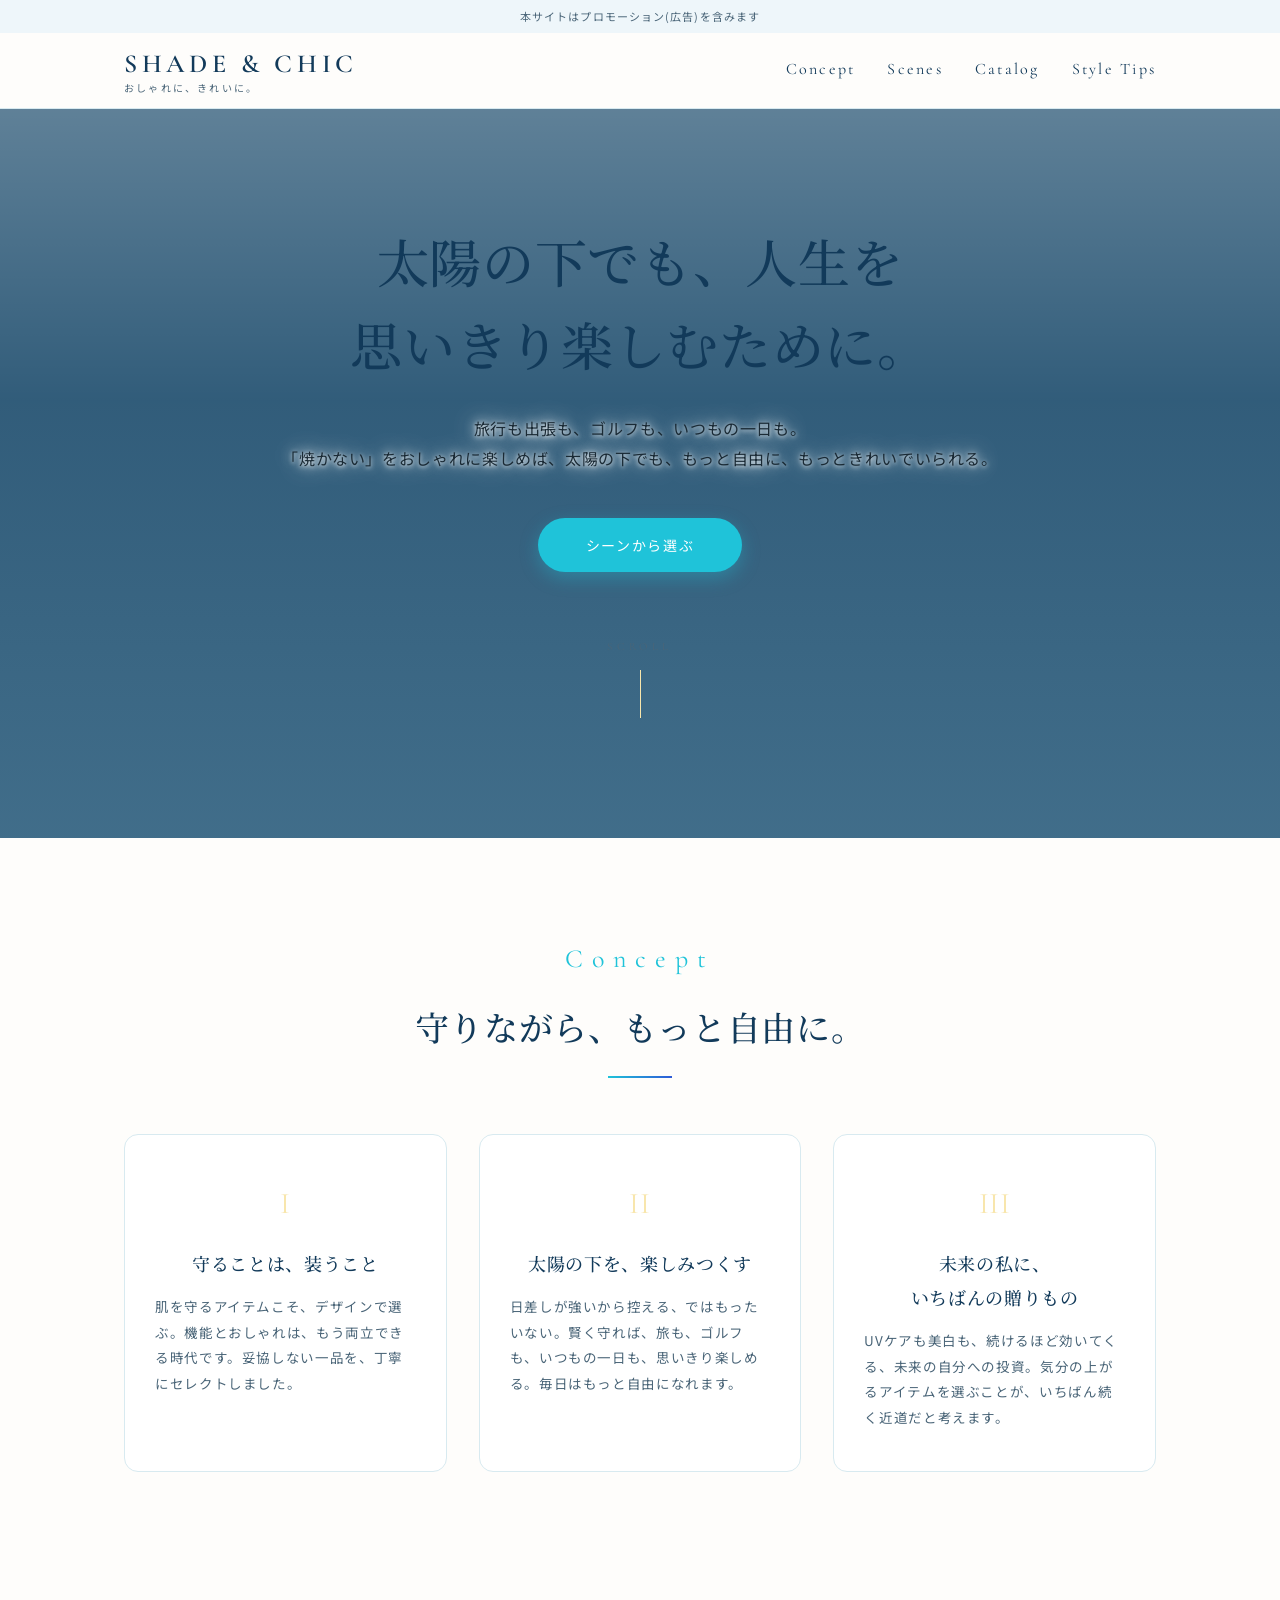
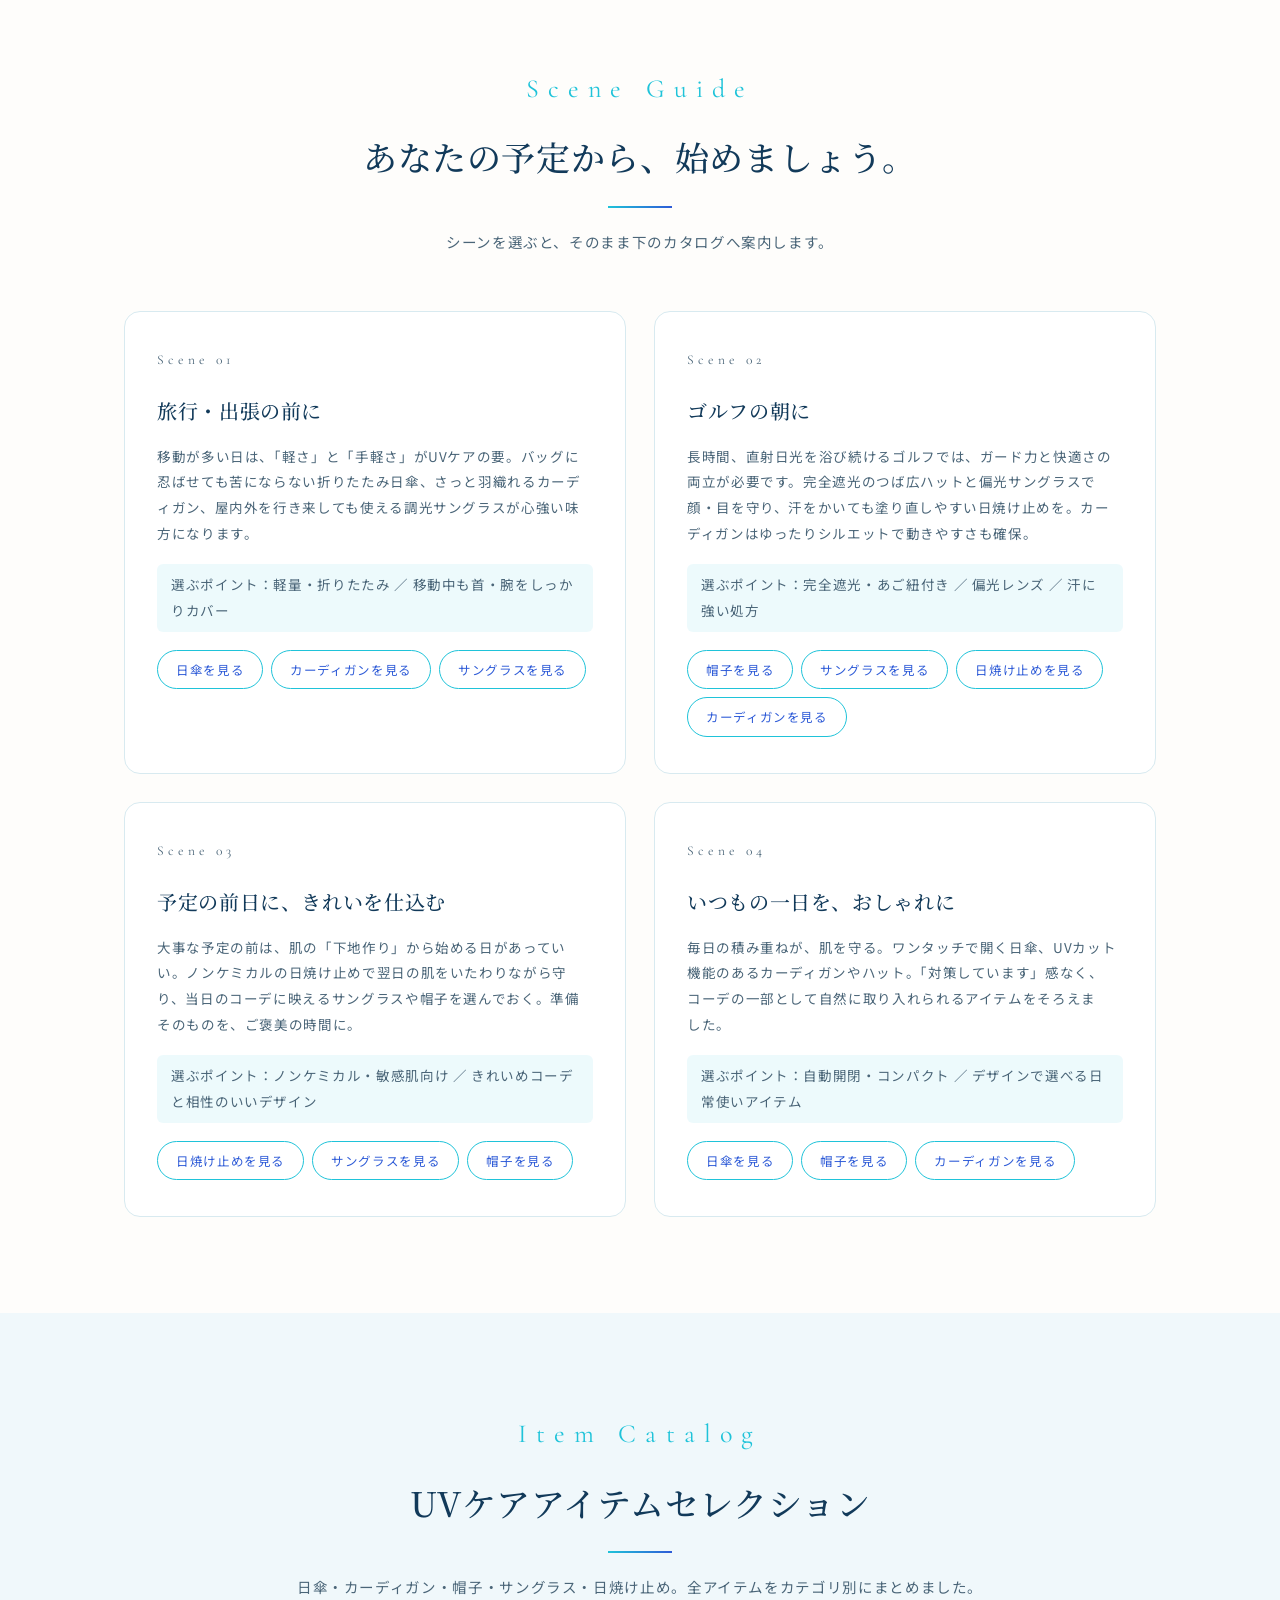
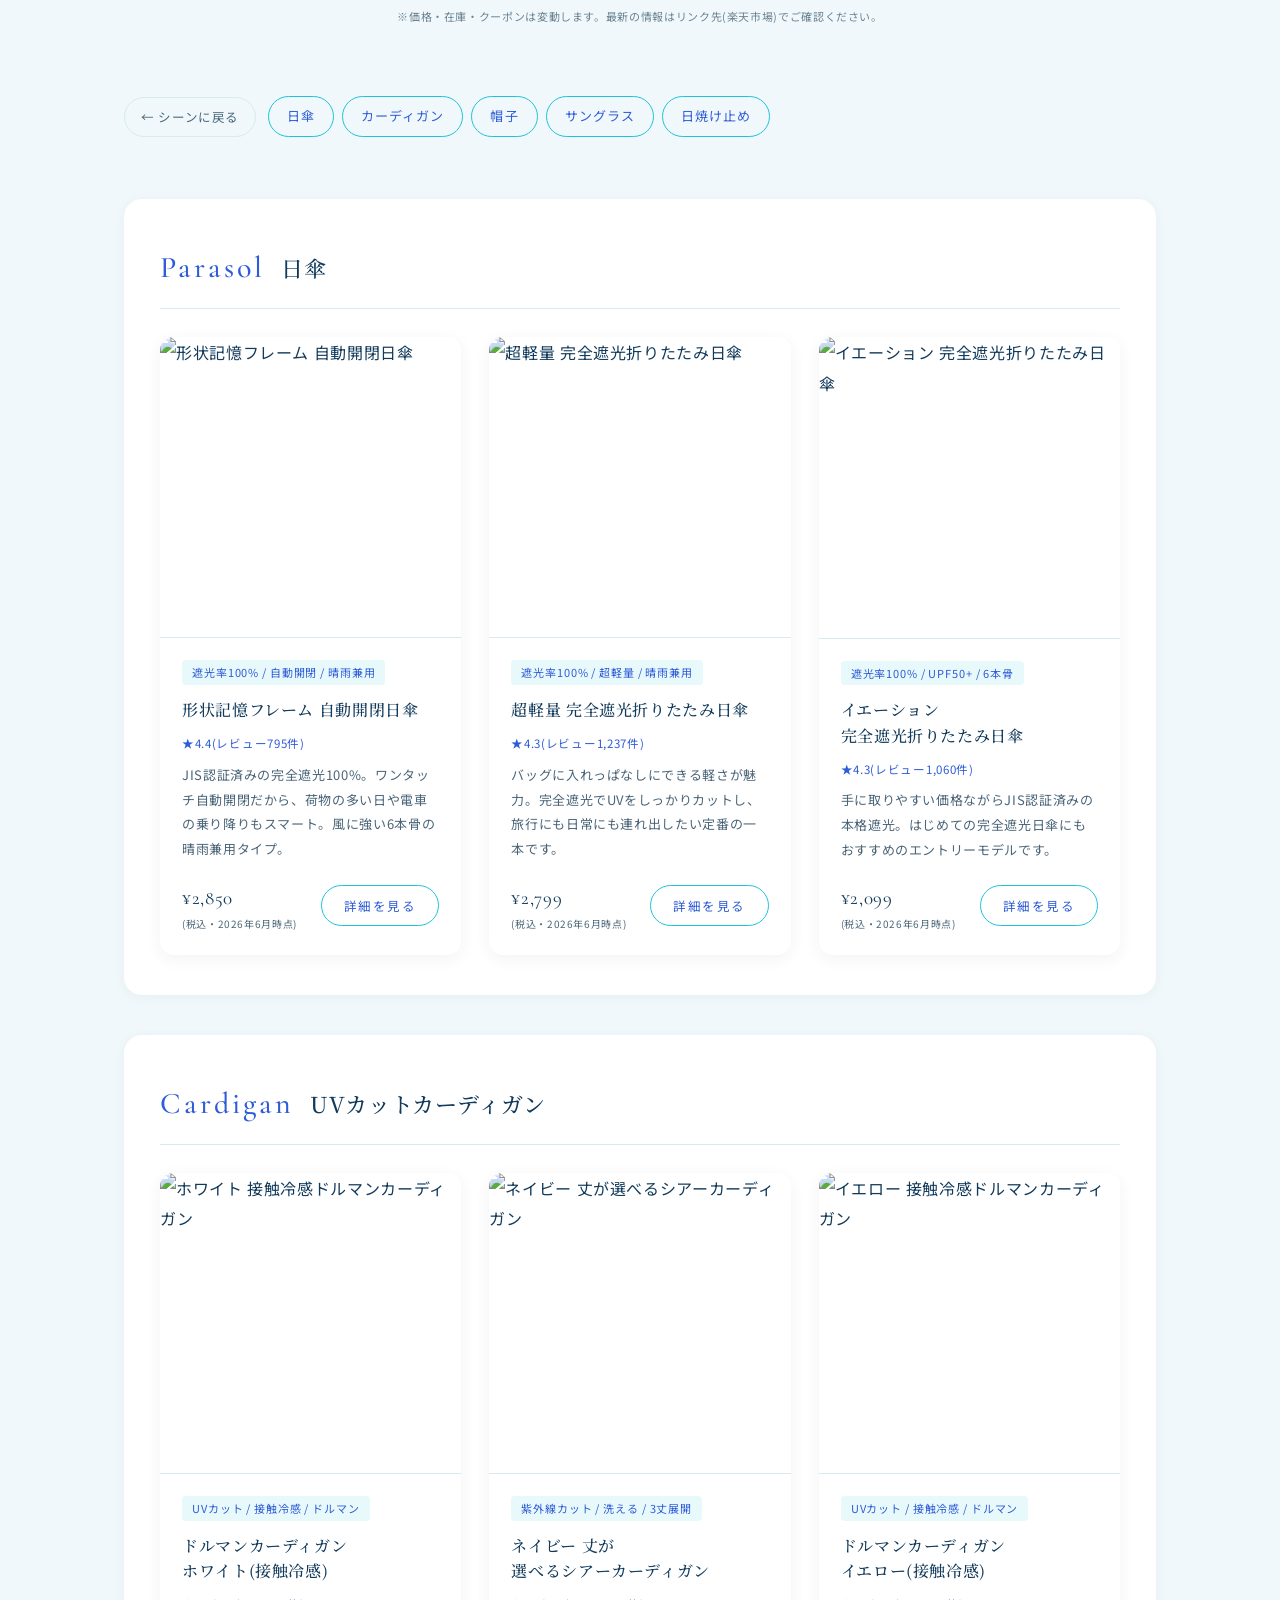
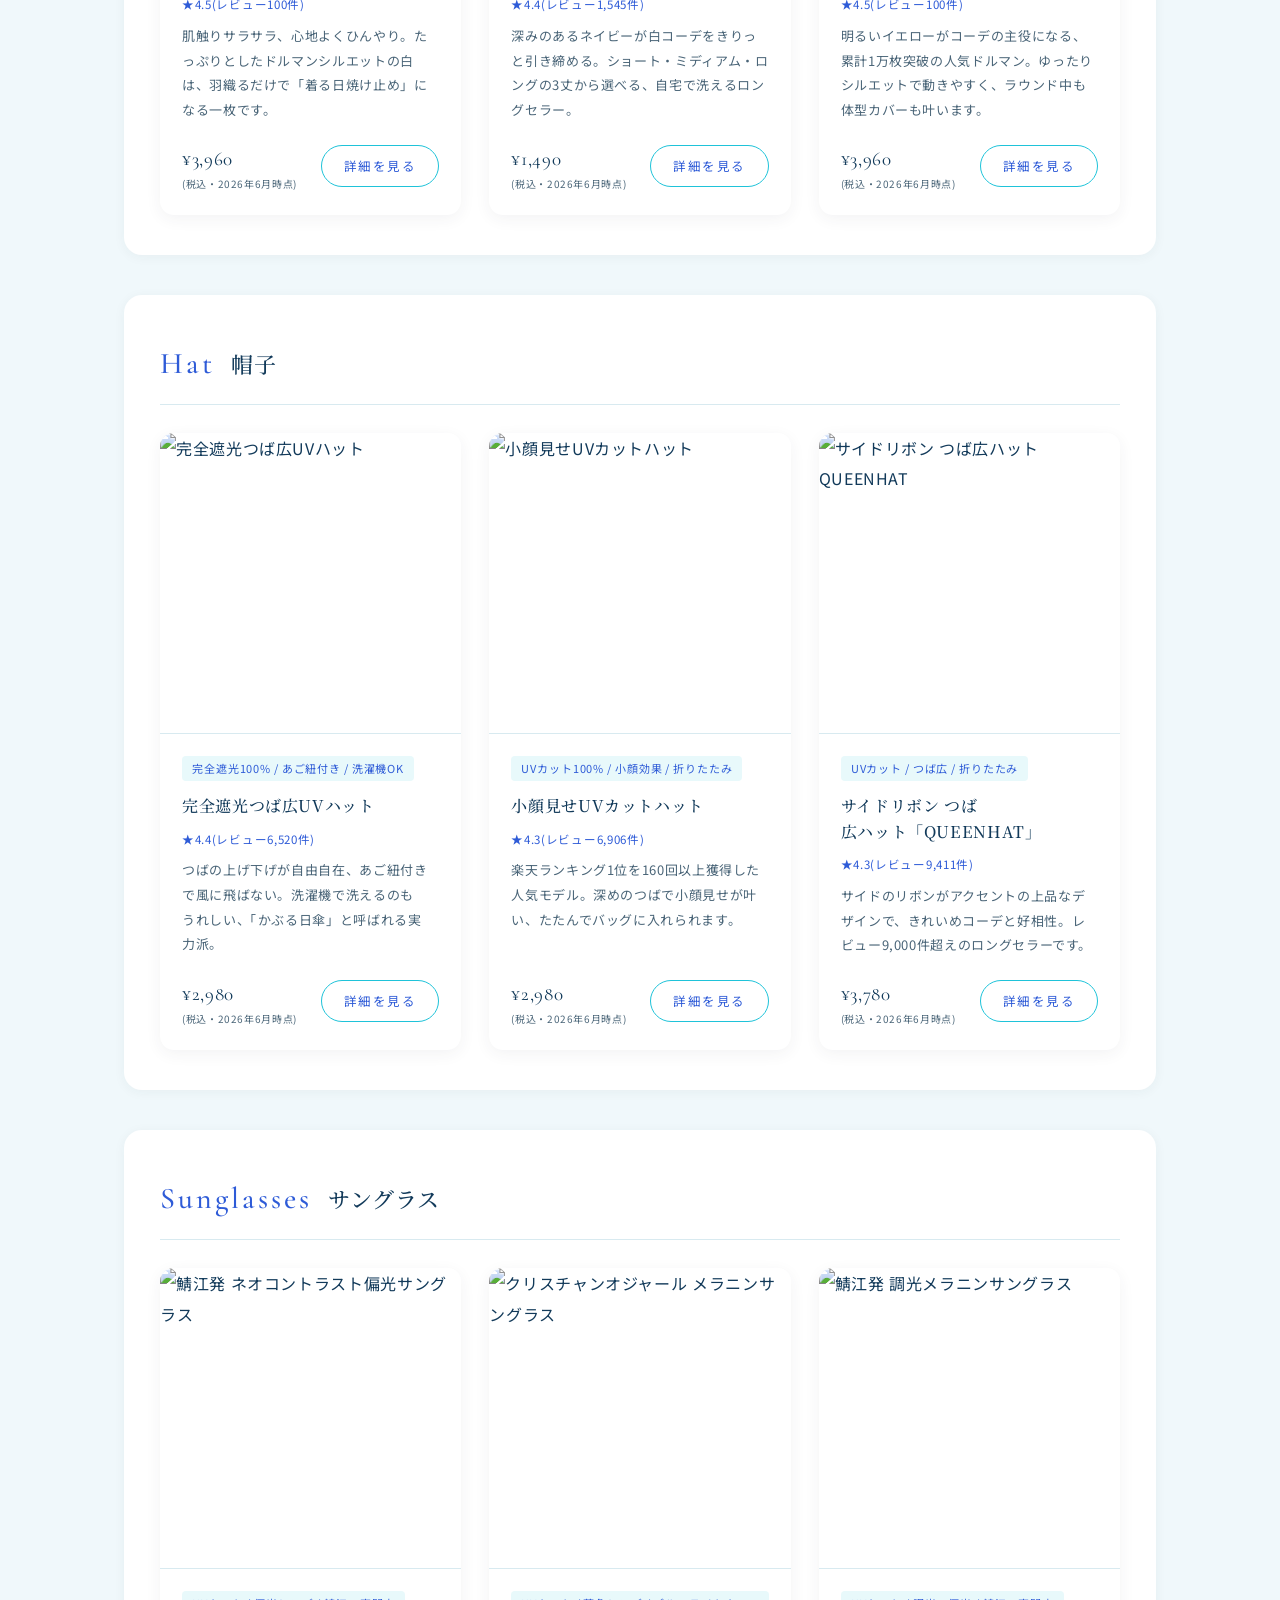
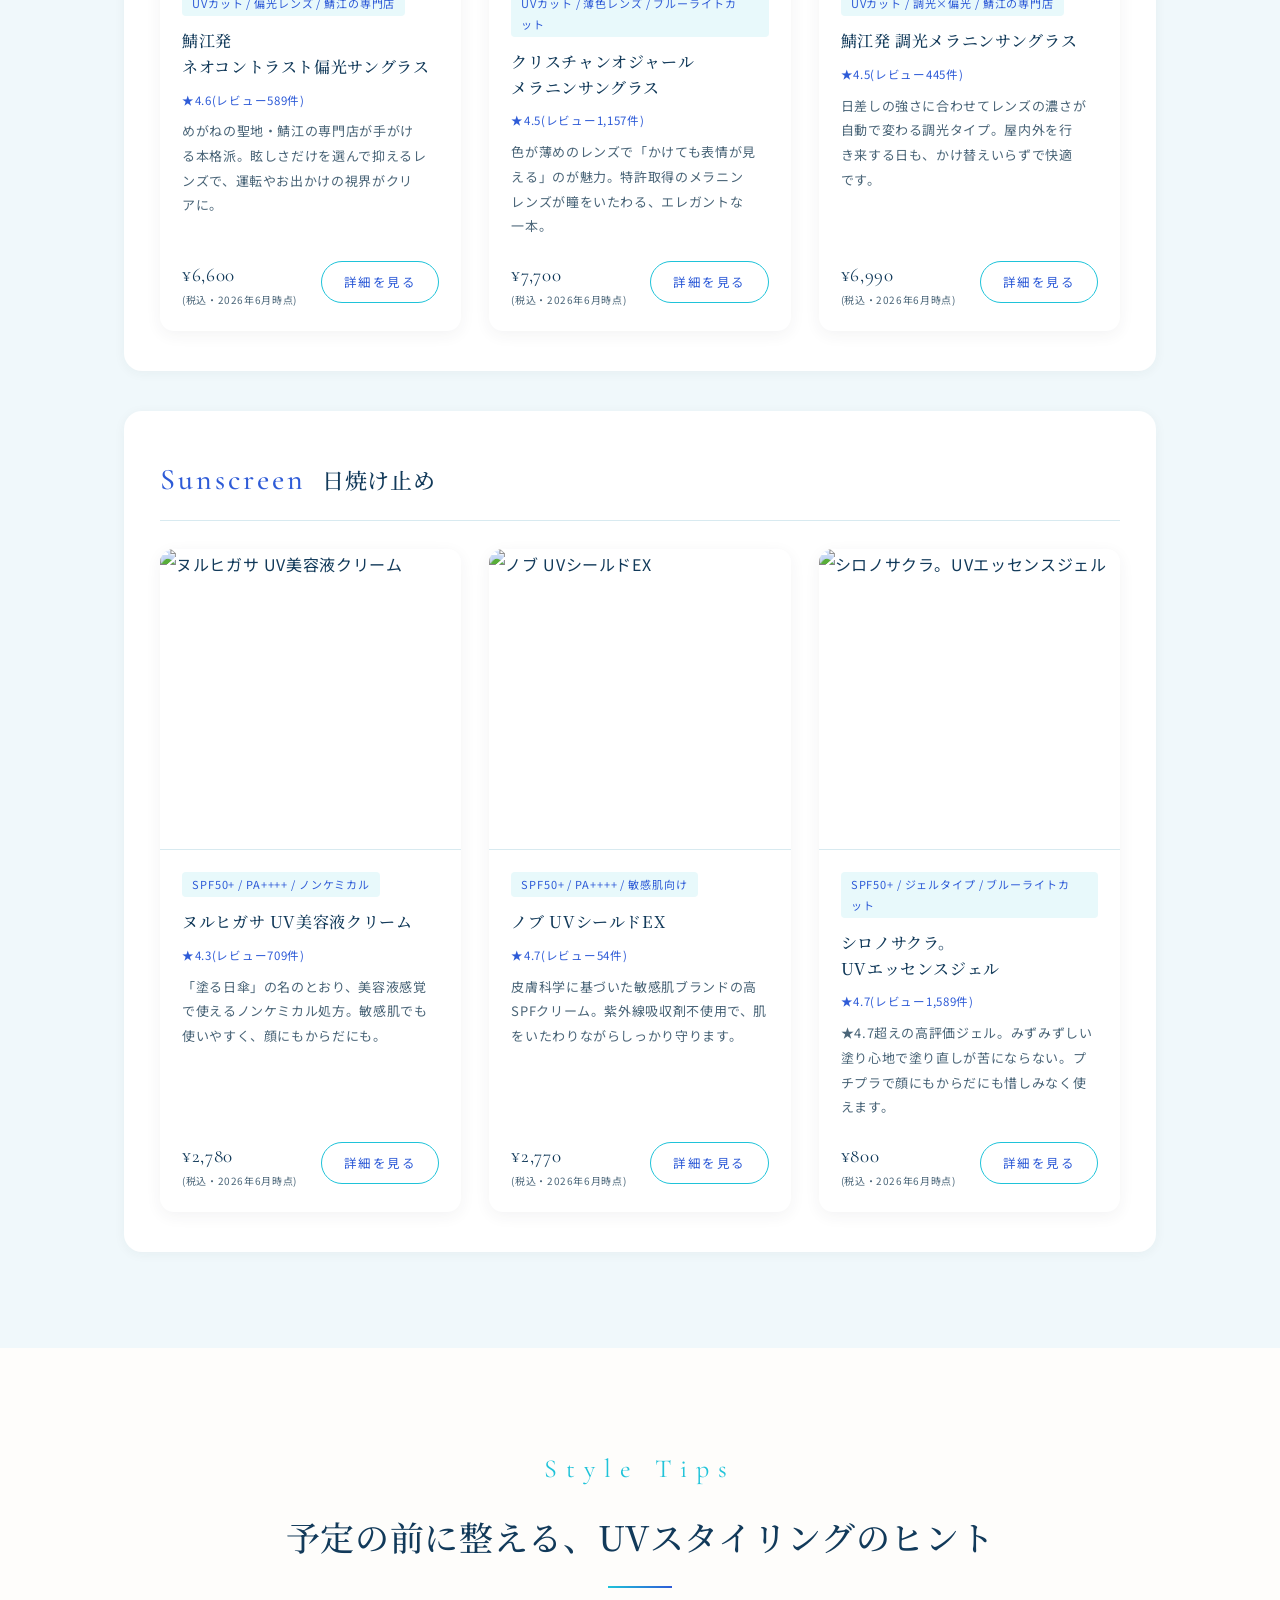
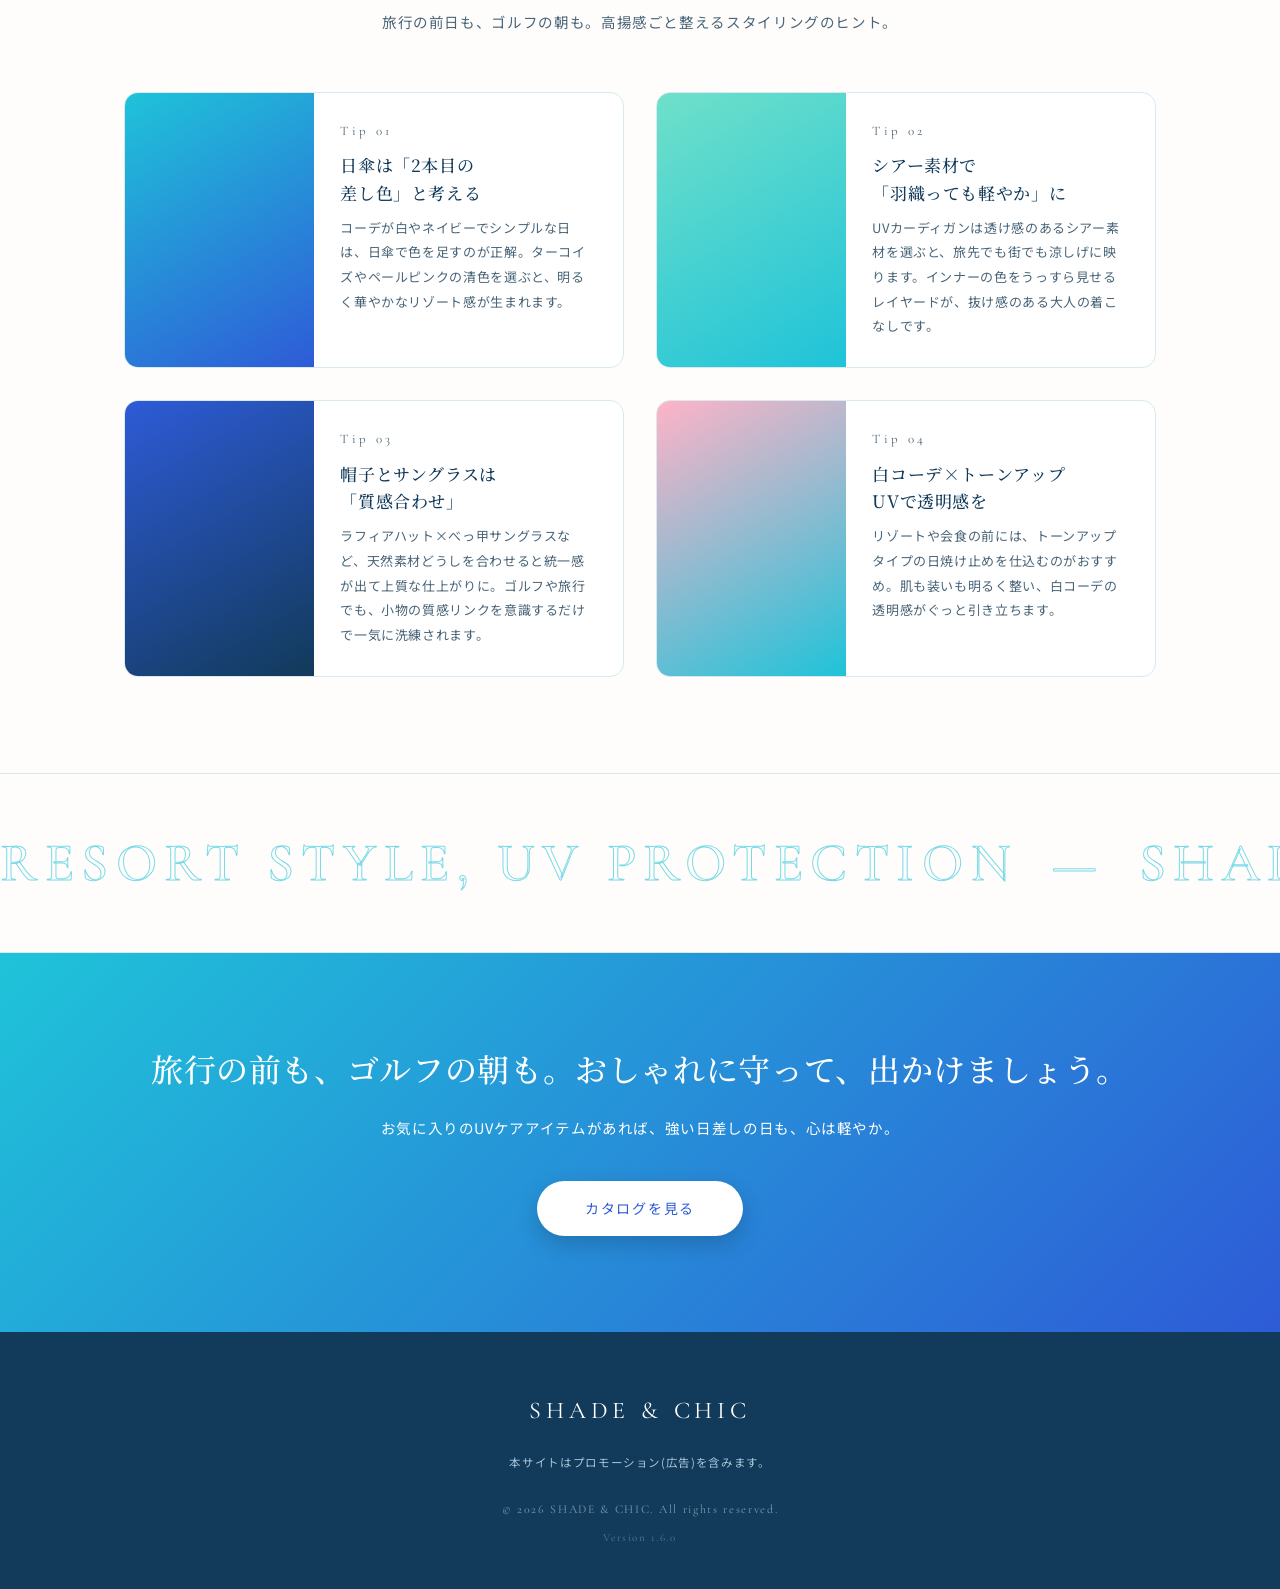
==== commit e7538687: "カタログにstickyナビバーを追加(シーン戻る+カテゴリ切替) Co-Authored-By: Claude Sonnet 4.6 <noreply@anthropic.com>" ====
--- a/index.html
+++ b/index.html
@@ -158,6 +158,15 @@
       <h2 class="section-title">UVケアアイテム<wbr>セレクション</h2>
       <p class="section-lead">日傘・カーディガン・帽子・サングラス・日焼け止め。全アイテムをカテゴリ別にまとめました。<br>
       <small class="items-note">※価格・在庫・クーポンは変動します。最新の情報はリンク先(楽天市場)でご確認ください。</small></p>
+
+      <nav class="catalog-nav" aria-label="カタログナビ">
+        <a href="#scenes" class="catalog-nav-back">← シーンに戻る</a>
+        <a href="#catalog-parasol" class="catalog-nav-btn">日傘</a>
+        <a href="#catalog-cardigan" class="catalog-nav-btn">カーディガン</a>
+        <a href="#catalog-hat" class="catalog-nav-btn">帽子</a>
+        <a href="#catalog-sunglasses" class="catalog-nav-btn">サングラス</a>
+        <a href="#catalog-sunscreen" class="catalog-nav-btn">日焼け止め</a>
+      </nav>
 
       <!-- 日傘 -->
       <div class="category" id="catalog-parasol">
--- a/style.css
+++ b/style.css
@@ -531,6 +531,52 @@
 }
 
 .scene-link:hover {
+  background: var(--color-accent);
+  color: #fff;
+}
+
+/* カタログナビ */
+.catalog-nav {
+  display: flex;
+  flex-wrap: wrap;
+  align-items: center;
+  gap: 8px;
+  margin-bottom: 48px;
+  position: sticky;
+  top: 62px;
+  z-index: 50;
+  background: var(--color-base-alt);
+  padding: 12px 24px 14px;
+  margin-left: -24px;
+  margin-right: -24px;
+}
+
+.catalog-nav-back {
+  font-size: 12.5px;
+  color: var(--color-ink-light);
+  padding: 7px 16px;
+  border-radius: 999px;
+  border: 1px solid var(--color-line);
+  margin-right: 4px;
+  transition: background 0.22s ease, color 0.22s ease;
+}
+
+.catalog-nav-back:hover {
+  background: var(--color-line);
+  color: var(--color-ink);
+}
+
+.catalog-nav-btn {
+  font-size: 13px;
+  letter-spacing: 0.08em;
+  padding: 7px 18px;
+  border-radius: 999px;
+  border: 1px solid var(--color-accent);
+  color: var(--color-accent-deep);
+  transition: background 0.22s ease, color 0.22s ease;
+}
+
+.catalog-nav-btn:hover {
   background: var(--color-accent);
   color: #fff;
 }
